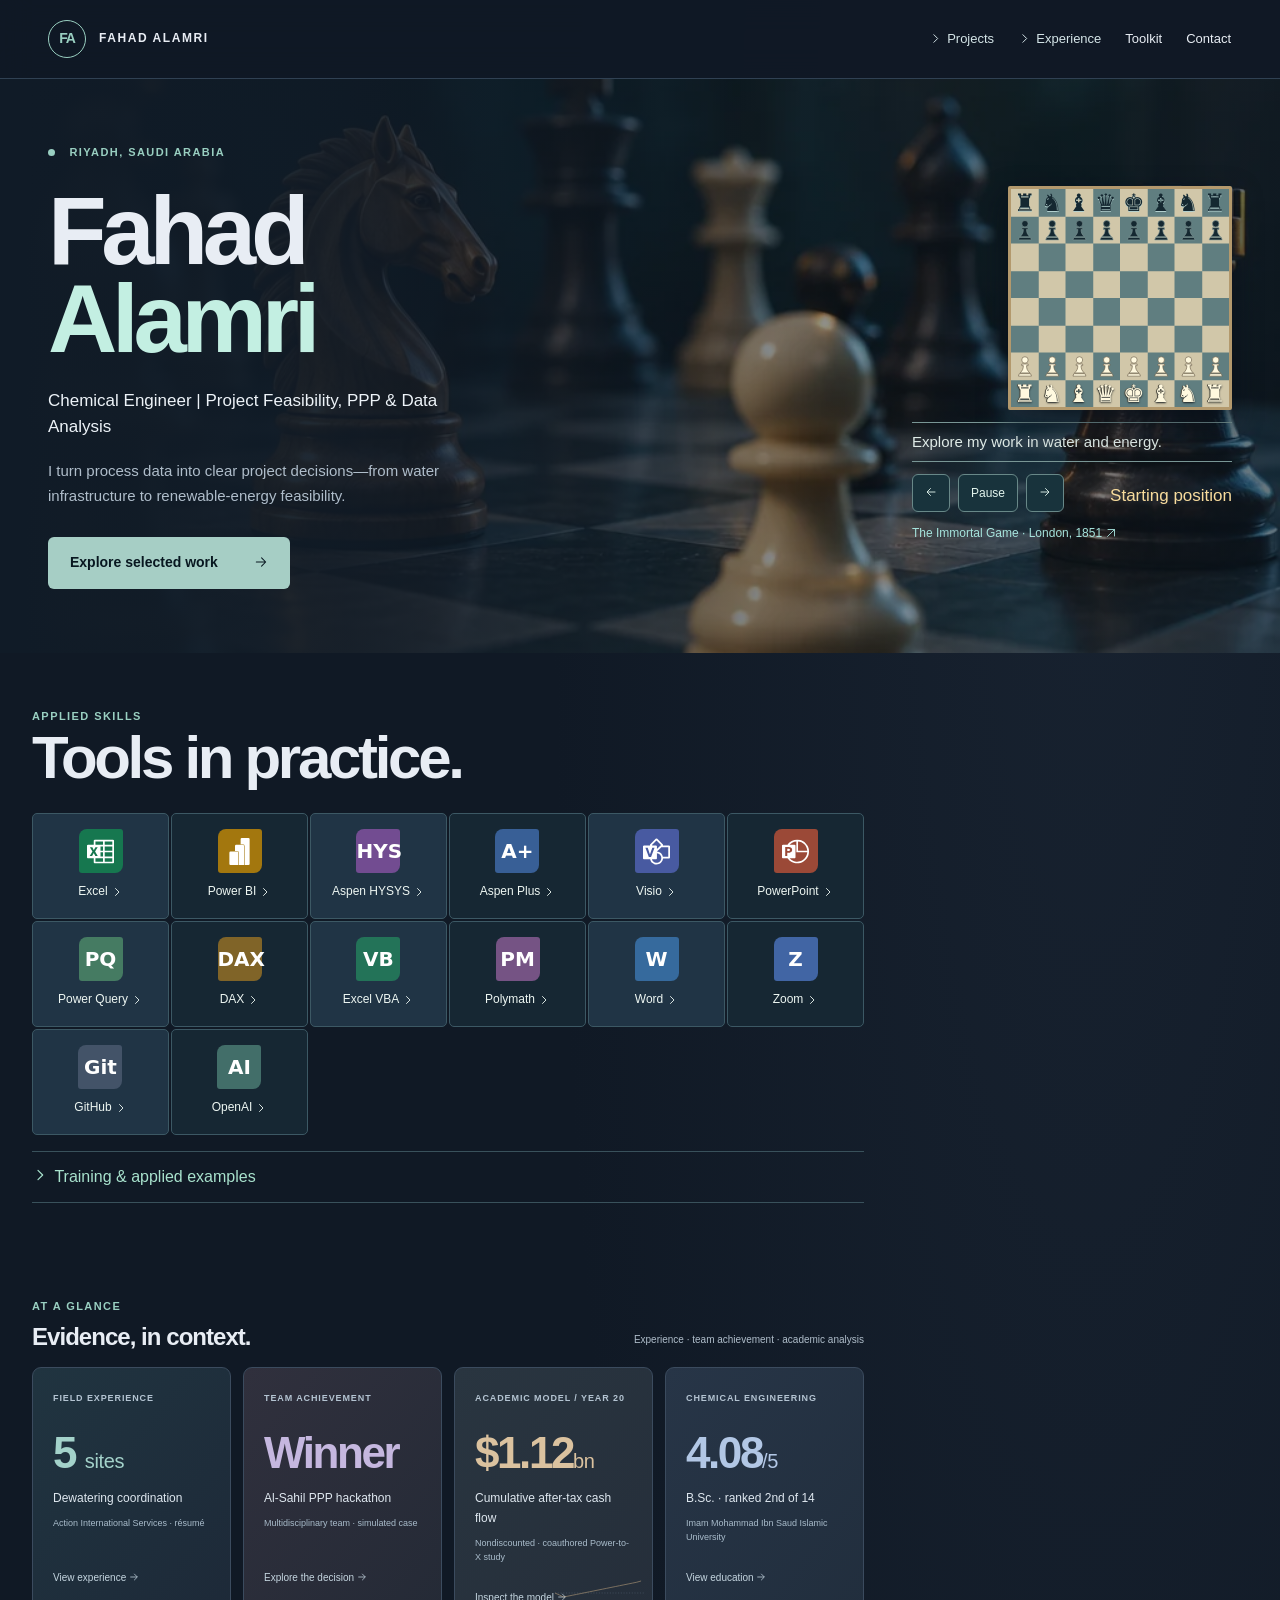
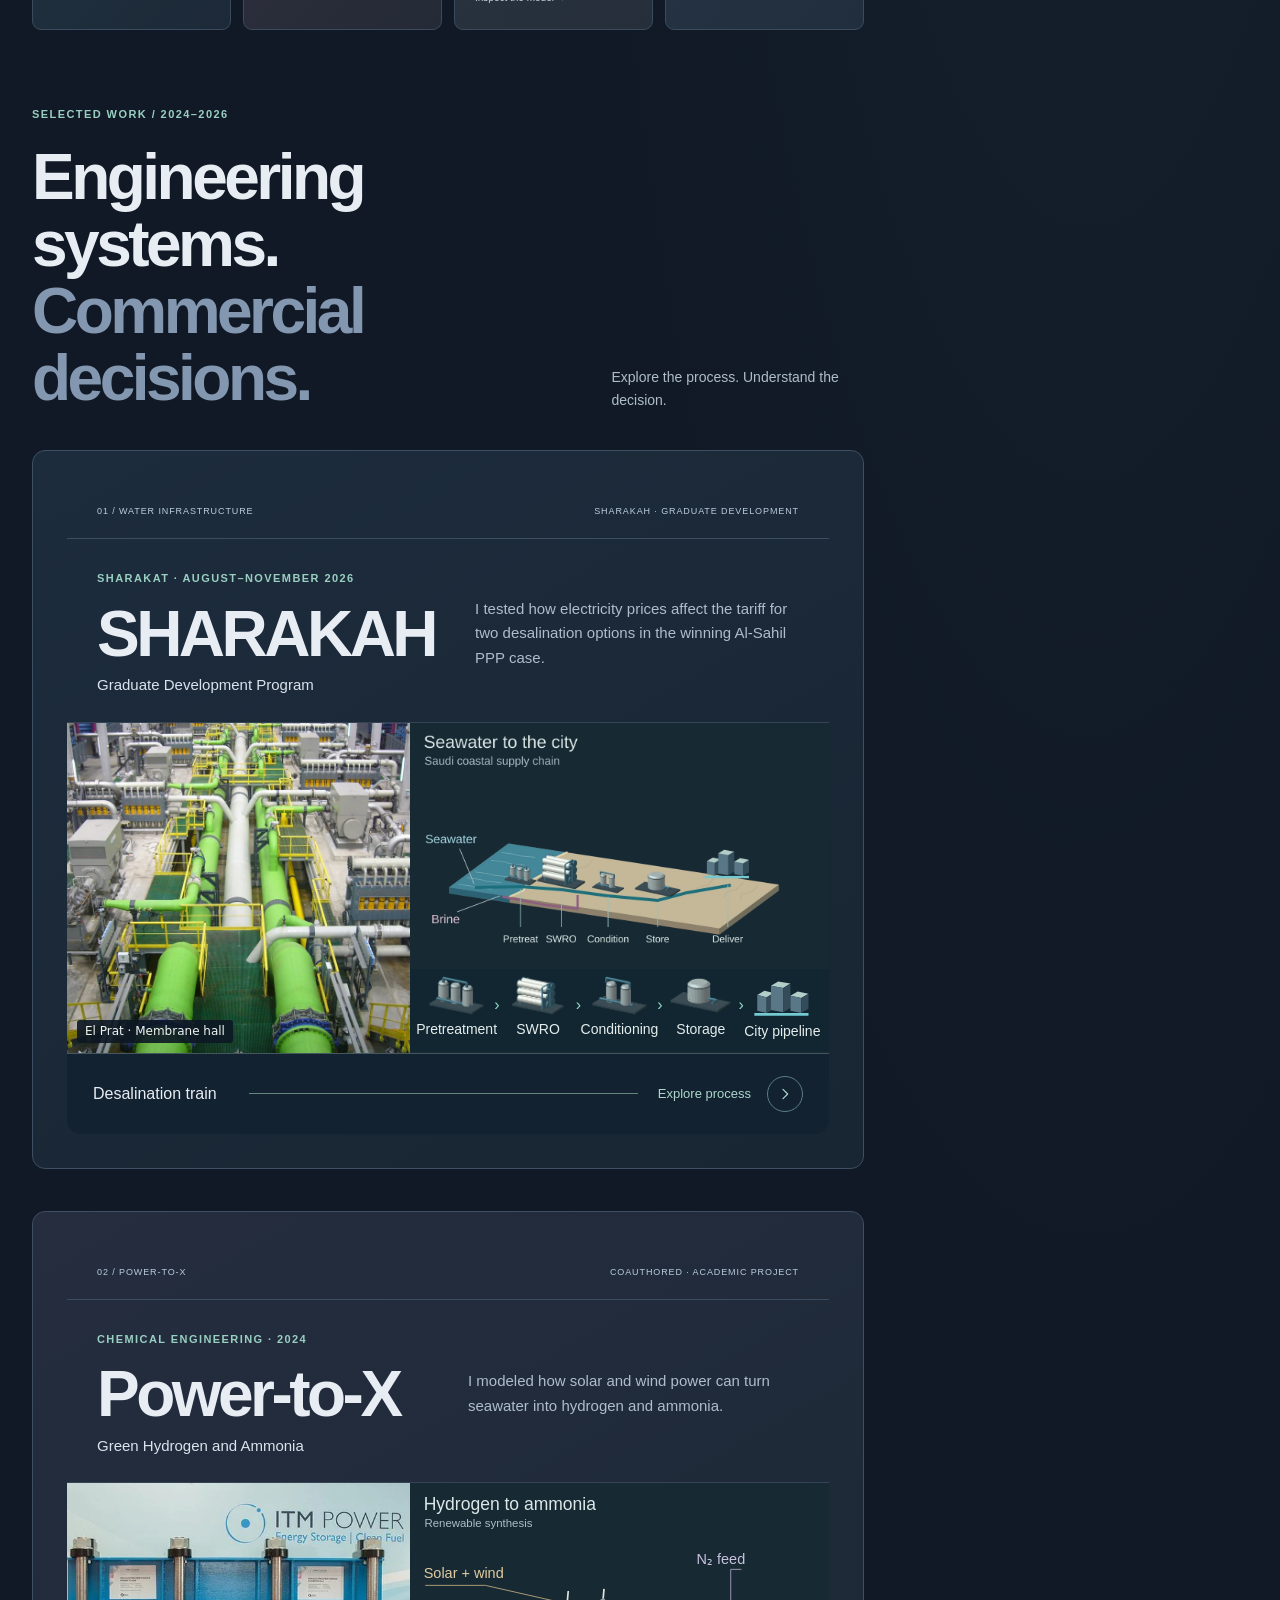
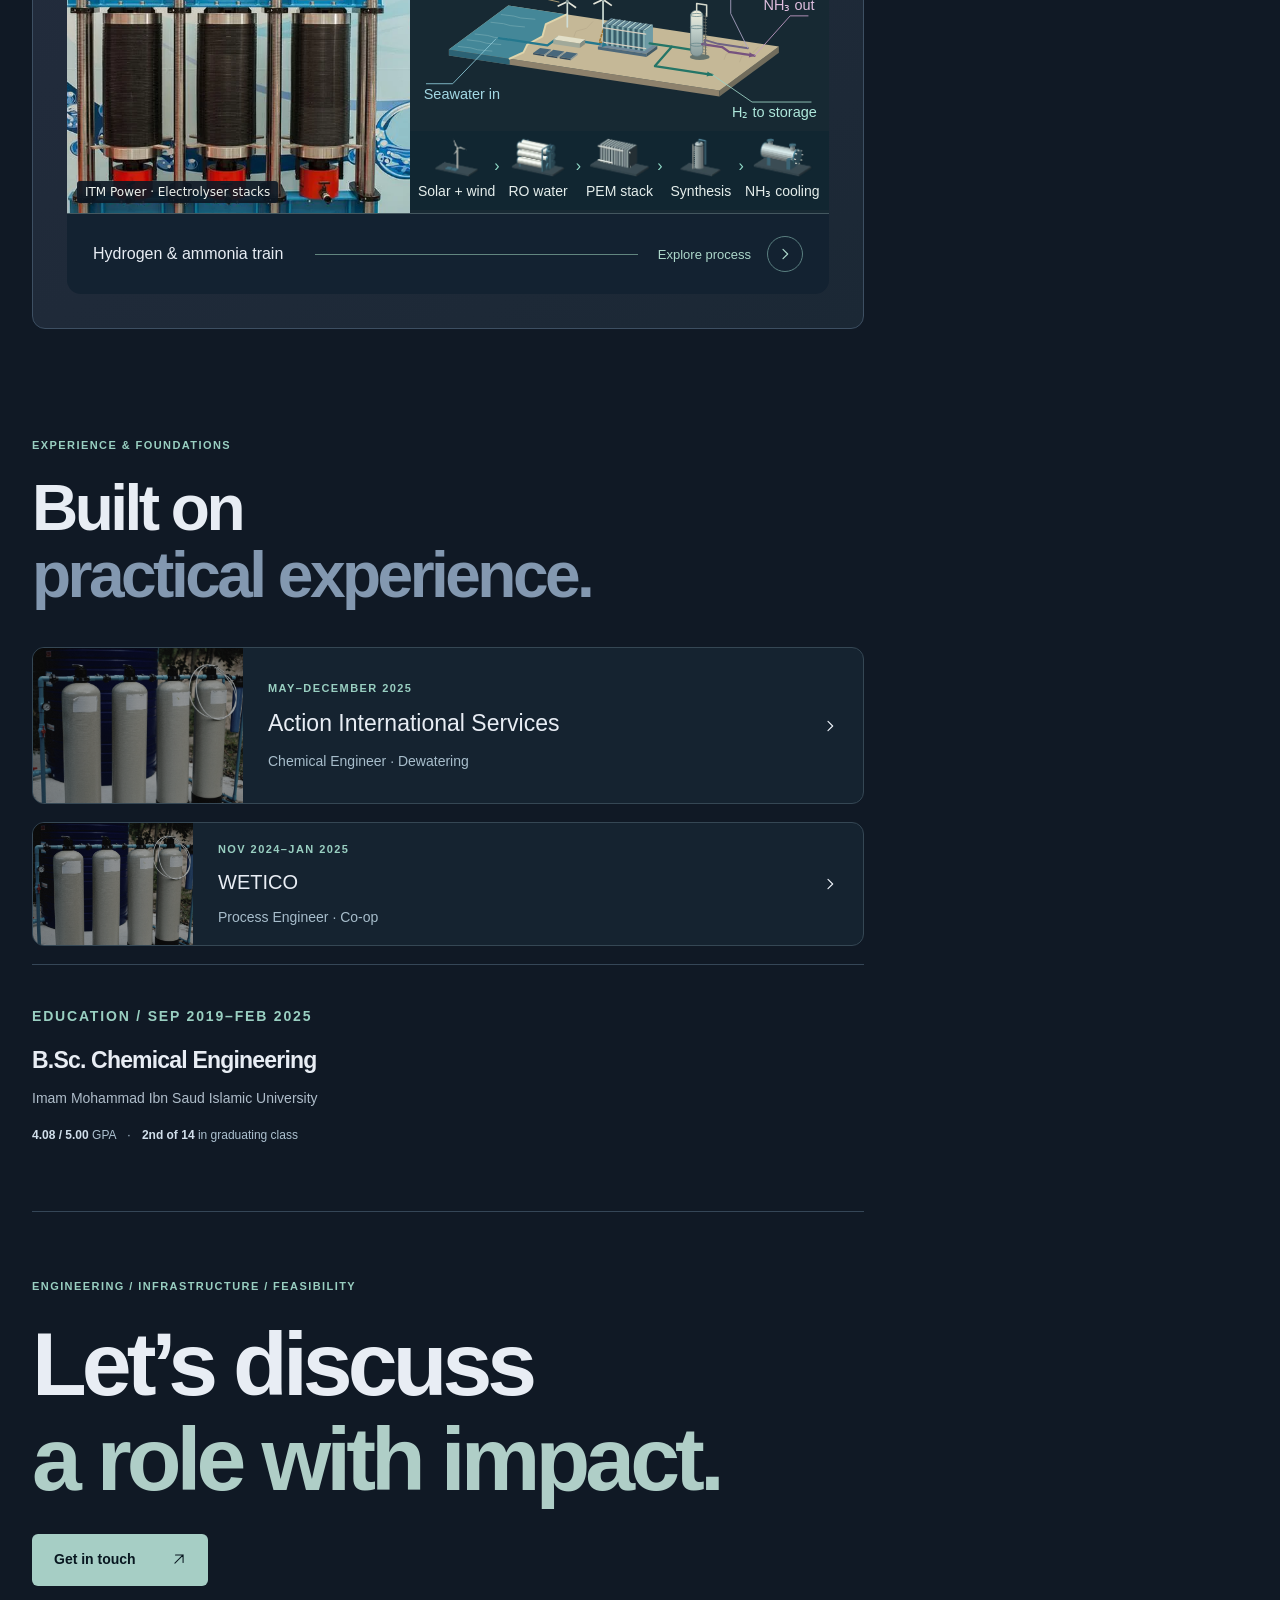
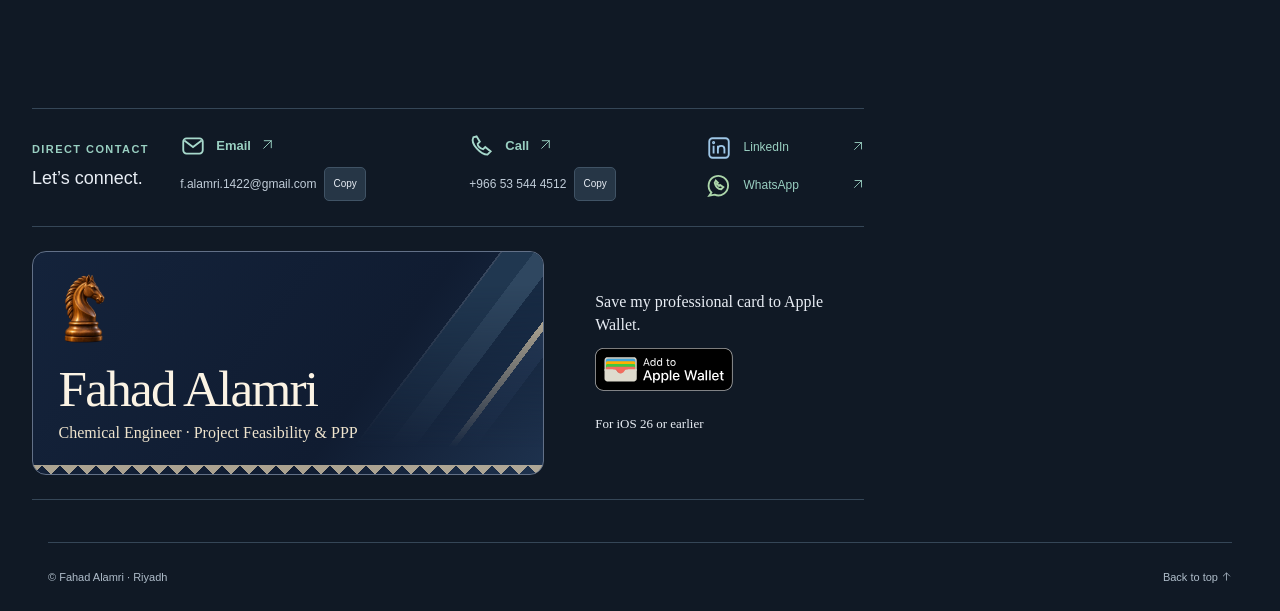
==== portfolio/index.html @ 78054b1b "Publish signed F-15 Wallet poster and preserve classic iPhone download" ====
<!DOCTYPE html>

<html lang="en"><head><script src="../assets/js/site-config.js"></script><meta charset="utf-8"/><meta content="width=device-width,initial-scale=1,viewport-fit=cover" name="viewport"/><meta content="#080f1a" name="theme-color"/><meta content="Fahad Alamri — chemical engineering, water infrastructure, PPP and project feasibility. Explore selected work and interactive case models." name="description"/><title>Fahad Alamri | Portfolio</title><link href="../assets/css/portfolio.css" rel="stylesheet"/><script defer="" src="../assets/js/explorers.js"></script><link href="../assets/css/executive.css" rel="stylesheet"/><script defer="" src="../assets/study/equipment.js"></script><link href="../assets/icons/knight-180.png" rel="apple-touch-icon" sizes="180x180"/><link href="../assets/icons/favicon-32.png?v=fa2" rel="icon" sizes="32x32" type="image/png"/><link href="../assets/icons/favicon.svg?v=fa2" rel="icon" sizes="any" type="image/svg+xml"/><link href="../site.webmanifest?v=knight1" rel="manifest"/><meta content="Fahad Alamri" name="apple-mobile-web-app-title"/><meta content="website" property="og:type"/><meta content="Fahad Alamri" property="og:site_name"/><meta content="Engineering, infrastructure &amp; feasibility" property="og:title"/><meta content="Explore Fahad Alamri’s work in water infrastructure, PPP feasibility and Power-to-X through interactive process maps and case models." property="og:description"/><meta content="https://fahad-alamri-e.github.io/F.A-Portfolio/" property="og:url"/><meta content="https://fahad-alamri-e.github.io/F.A-Portfolio/assets/atlas/chess-1024.webp" property="og:image"/><meta content="1024" property="og:image:width"/><meta content="508" property="og:image:height"/><meta content="Chess pieces on a board in midgame" property="og:image:alt"/><meta content="summary_large_image" name="twitter:card"/><meta content="Fahad Alamri · Engineering &amp; Feasibility" name="twitter:title"/><meta content="https://fahad-alamri-e.github.io/F.A-Portfolio/assets/atlas/chess-1024.webp" name="twitter:image"/><link href="../assets/css/motion.css" rel="stylesheet"/><script defer="" src="../assets/atlas/models.js"></script><link rel="stylesheet" href="../assets/atlas/coastal.css"><link rel="stylesheet" href="../assets/study/refined.css?v=menu1"><script defer src="../assets/study/refined.js?v=menu1"></script><link rel="stylesheet" href="../assets/wallet/card.css?v=knight1">
</head>
<body id="top"><a class="skip" href="#main">Skip to content</a><div aria-hidden="true" class="scroll-object"><svg viewBox="0 0 300 300"><g fill="none" id="scroll-geometry" stroke="currentColor" stroke-width="1.5"><path d="m150 35 95 55v110l-95 55-95-55V90Zm0 0v110m95-55-95 55-95-55m95 55v110"></path><circle cx="150" cy="145" r="90"></circle><path d="M40 230Q90 60 150 145T260 60"></path></g><text fill="currentColor" font-size="18" id="scroll-equation" x="35" y="285">Σṁin − Σṁout = dM/dt</text></svg></div><header><a aria-label="Fahad Alamri, top" class="brand" href="#top"><span class="monogram">FA</span><span>FAHAD ALAMRI</span></a><button class="mobile-menu" type="button" aria-label="Open menu" aria-expanded="false" aria-controls="portfolio-nav"><svg class="ui-icon icon-menu" aria-hidden="true" focusable="false"><use href="../assets/study/navigation.svg#menu"></use></svg><svg class="ui-icon icon-close" aria-hidden="true" focusable="false"><use href="../assets/study/navigation.svg#close"></use></svg></button><nav id="portfolio-nav" aria-label="Main navigation"><details><summary><svg class="ui-icon icon-chevron" aria-hidden="true" focusable="false"><use href="../assets/study/navigation.svg#chevron"></use></svg>Projects</summary><div><a data-open-project href="#sharakah">Al-Sahil PPP</a><a data-open-project href="#power-to-x">Power-to-X</a></div></details><details><summary><svg class="ui-icon icon-chevron" aria-hidden="true" focusable="false"><use href="../assets/study/navigation.svg#chevron"></use></svg>Experience</summary><div><a href="#action">Action International</a><a href="#wetico">WETICO</a></div></details><a href="#toolkit">Toolkit</a><a href="#contact">Contact</a></nav></header>
<main id="main"><section class="hero wrap match-hero"><div><p class="eyebrow"><span class="dot"></span> RIYADH, SAUDI ARABIA</p><h1>Fahad<br/><span>Alamri</span></h1><p class="headline">Chemical Engineer | Project Feasibility, PPP &amp; Data Analysis</p><p class="intro">I turn process data into clear project decisions—from water infrastructure to renewable-energy feasibility.</p><a class="button primary" href="#work">Explore selected work <span><svg class="ui-icon icon-right" aria-hidden="true" focusable="false"><use href="../assets/study/navigation.svg#right"></use></svg></span></a></div><aside class="replay"><div id="board" role="img" aria-label="Chess replay"></div><p class="hero-caption">Explore my work in water and energy.</p><div class="playbar"><button id="prev" aria-label="Previous move"><svg class="ui-icon icon-left" aria-hidden="true" focusable="false"><use href="../assets/study/navigation.svg#left"></use></svg></button><button id="toggle">Pause</button><button id="next" aria-label="Next move"><svg class="ui-icon icon-right" aria-hidden="true" focusable="false"><use href="../assets/study/navigation.svg#right"></use></svg></button><output id="notation"></output></div><a class="game-credit" href="https://www.chessworld.net/chessclubs/openingguide/immortal-game.asp">The Immortal Game · London, 1851 <svg class="ui-icon icon-external" aria-hidden="true" focusable="false"><use href="../assets/study/navigation.svg#external"></use></svg></a></aside></section>
<section class="wrap workshop" id="toolkit"><p class="eyebrow">APPLIED SKILLS</p><h2>Tools in practice.</h2><div class="toolgrid"></div><details class="training-note" id="training"><summary><svg class="ui-icon icon-chevron" aria-hidden="true" focusable="false"><use href="../assets/study/navigation.svg#chevron"></use></svg>Training &amp; applied examples</summary><p>PPP, contract and procurement management, and financial modeling with Excel and Power BI.</p><p>Five Zoom sessions covered Excel, Power BI, data analysis, reporting and dashboards.</p><dl><dt>Transactions tracker</dt><dd>Excel VBA timestamps, row controls and monthly status totals.</dd><dt>Workplace risk</dt><dd>A 5 × 5 likelihood–severity matrix for comparing initial and residual risk.</dd><dt>AI providers</dt><dd>OpenAI · Anthropic · Google</dd></dl></details></section><section aria-labelledby="snapshot-title" class="executive wrap"><div class="dashboard-top"><div><p class="eyebrow">AT A GLANCE</p><h2 id="snapshot-title">Evidence, in context.</h2></div><p>Experience · team achievement · academic analysis</p></div><div class="bento"><a class="bento-card experience-proof" href="#experience"><span class="micro-label">FIELD EXPERIENCE</span><strong>5 <small>sites</small></strong><p>Dewatering coordination</p><span class="source-note">Action International Services · résumé</span><span class="card-link">View experience <svg class="ui-icon icon-right" aria-hidden="true" focusable="false"><use href="../assets/study/navigation.svg#right"></use></svg></span></a><a class="bento-card award-proof" href="#sharakah"><span class="micro-label">TEAM ACHIEVEMENT</span><strong>Winner</strong><p>Al-Sahil PPP hackathon</p><span class="source-note">Multidisciplinary team · simulated case</span><span class="card-link">Explore the decision <svg class="ui-icon icon-right" aria-hidden="true" focusable="false"><use href="../assets/study/navigation.svg#right"></use></svg></span></a><a class="bento-card model-proof" href="#power-to-x"><span class="micro-label">ACADEMIC MODEL / YEAR 20</span><strong>$1.12<small>bn</small></strong><p>Cumulative after-tax cash flow</p><span class="source-note">Nondiscounted · coauthored Power-to-X study</span><svg aria-hidden="true" class="mini-trend" viewBox="0 0 230 45"><path class="zero" d="M0 32.70H230"></path><path d="M0.00,32.78 11.00,37.69 22.00,43.00 33.00,40.78 44.00,38.55 55.00,36.33 66.00,34.11 77.00,31.88 88.00,29.66 99.00,27.44 110.00,25.21 121.00,22.99 132.00,20.77 143.00,18.54 154.00,16.32 165.00,14.10 176.00,11.87 187.00,9.65 198.00,7.43 209.00,5.20 220.00,2.00"></path></svg><span class="card-link">Inspect the model <svg class="ui-icon icon-right" aria-hidden="true" focusable="false"><use href="../assets/study/navigation.svg#right"></use></svg></span></a><a class="bento-card education-proof" href="#education"><span class="micro-label">CHEMICAL ENGINEERING</span><strong>4.08<small>/5</small></strong><p>B.Sc. · ranked 2nd of 14</p><span class="source-note">Imam Mohammad Ibn Saud Islamic University</span><span class="card-link">View education <svg class="ui-icon icon-right" aria-hidden="true" focusable="false"><use href="../assets/study/navigation.svg#right"></use></svg></span></a></div></section>
<section class="work wrap" id="work"><div class="section-heading"><div><p class="eyebrow">SELECTED WORK / 2024–2026</p><h2>Engineering systems.<br/><span class="muted">Commercial decisions.</span></h2></div><p>Explore the process. Understand the decision.</p></div>
<article class="project water" id="sharakah"><div class="project-overline"><span>01 / WATER INFRASTRUCTURE</span><span>SHARAKAH · GRADUATE DEVELOPMENT</span></div><div class="project-intro"><div><p class="eyebrow">SHARAKAT · AUGUST–NOVEMBER 2026</p><h3>SHARAKAH</h3><p class="subtitle">Graduate Development Program</p></div><div><p>I tested how electricity prices affect the tariff for two desalination options in the winning Al-Sahil PPP case.</p><div class="tags"><span>PPP feasibility</span><span>Excel modeling</span><span>Power BI</span></div></div></div>
<details class="project-expand" id="water-case"><summary class="project-cover"><span class="cover-media"><img loading="lazy" decoding="async" width="960" height="720" src="../assets/atlas/el-prat-960.webp" srcset="../assets/atlas/el-prat-480.webp 480w, ../assets/atlas/el-prat-960.webp 960w" sizes="(max-width:650px) 94vw, 540px" alt="Reverse osmosis pressure vessels and feed piping inside the El Prat desalination plant."><span class="photo-caption">El Prat · Membrane hall</span></span><span class="cover-sculpture"><img width="550" height="320" loading="lazy" decoding="async" src="../assets/study/supply-view.webp" alt="Saudi coastal concept showing seawater entering a reverse-osmosis membrane rack, treated water delivery and brine discharge."><span class="plant-line"><span><img src="../assets/study/pretreat.svg" loading="lazy" alt=""><b>Pretreatment</b></span><span><img src="../assets/study/membrane.svg" loading="lazy" alt=""><b>SWRO</b></span><span><img src="../assets/study/finish.svg" loading="lazy" alt=""><b>Conditioning</b></span><span><img src="../assets/study/delivery.svg" loading="lazy" alt=""><b>Storage</b></span><span><img src="../assets/study/city.svg" loading="lazy" alt=""><b>City pipeline</b></span></span></span><span class="cover-footer"><span>Desalination train</span><span class="cover-action"><span class="closed-word">Explore process</span><span class="open-word">Close process</span><b aria-hidden="true" class="plus"><svg class="ui-icon icon-chevron" aria-hidden="true" focusable="false"><use href="../assets/study/navigation.svg#chevron"></use></svg></b></span></span></summary><div class="project-interior"><section class="scene-reading"><h4>Seawater reverse osmosis</h4><p>Pressurized seawater passes through a membrane bank. The permeate goes to conditioning, storage and delivery to the off-taker. The concentrate carries the rejected salt.</p><details class="scene-notes"><summary><svg class="ui-icon icon-chevron" aria-hidden="true" focusable="false"><use href="../assets/study/navigation.svg#chevron"></use></svg>Explore the Saudi setting &amp; streams</summary><img class="country-view" loading="lazy" width="560" height="335" src="../assets/atlas/saudi-coast.svg" alt="Saudi Arabia between the Red Sea to the west and the Arabian Gulf to the east."><p><a href="https://energyrecovery.com/pressure-exchangers/high-pressure-px/">High-pressure PX equipment reference <svg class="ui-icon icon-external" aria-hidden="true" focusable="false"><use href="../assets/study/navigation.svg#external"></use></svg></a></p><p>The Saudi Water Academy supply-chain reference connects production, transmission, storage and distribution. The Al-Sahil case focuses on production and delivery to the off-taker.</p><p>Saudi Arabia provides the geographic reference. The scene illustrates a coastal concept and represents no specific site.</p><p>Reference photograph · <a href="https://commons.wikimedia.org/wiki/File:Reverse_osmosis_desalination_plant.JPG">El Prat · Membrane hall by James Grellier <svg class="ui-icon icon-external" aria-hidden="true" focusable="false"><use href="../assets/study/navigation.svg#external"></use></svg></a>. <a href="https://creativecommons.org/licenses/by-sa/3.0/">CC BY-SA 3.0 <svg class="ui-icon icon-external" aria-hidden="true" focusable="false"><use href="../assets/study/navigation.svg#external"></use></svg></a>. Cropped and resized.</p></details></section><div class="project-proof"><div><span>CHALLENGE</span><p>Choose a desalination option for a simulated PPP.</p></div><div><span>MY WORK</span><p><strong>Excel electricity-price sensitivity</strong> on water tariffs.</p></div><div><span>TEAM OUTCOME</span><p><strong>Recommended A · won the hackathon.</strong></p></div></div><section aria-label="Interactive water process" class="process-explorer" data-process="water" id="water-process"><div class="diagram-heading"><div><p class="eyebrow">INTERACTIVE PROCESS MAP</p><h4>From seawater to the off-taker.</h4></div></div><div aria-label="Desalination option" class="option-switch" role="group"><button aria-pressed="true" data-option="a" type="button">A · Conventional SWRO</button><button aria-pressed="false" data-option="b" type="button">B · Expanded modular SWRO</button></div><div class="stream-legend"><span class="legend-water">Water</span><span class="legend-energy">Electricity / recovered energy</span><span class="legend-brine">Concentrate</span></div><p class="map-hint">Select equipment to see its role.</p><div class="process-canvas"><svg aria-label="water process, select equipment for details" class="technical-svg desktop-flow" role="group" viewBox="0 0 1110 550" xmlns="http://www.w3.org/2000/svg"><defs><marker id="water-d-water" markerHeight="7" markerWidth="7" orient="auto" refX="6" refY="3.5"><path d="M0 0 7 3.5 0 7Z" fill="#8bc9df"></path></marker><marker id="water-d-energy" markerHeight="7" markerWidth="7" orient="auto" refX="6" refY="3.5"><path d="M0 0 7 3.5 0 7Z" fill="#d9b889"></path></marker><marker id="water-d-hydrogen" markerHeight="7" markerWidth="7" orient="auto" refX="6" refY="3.5"><path d="M0 0 7 3.5 0 7Z" fill="#91c9bc"></path></marker><marker id="water-d-nitrogen" markerHeight="7" markerWidth="7" orient="auto" refX="6" refY="3.5"><path d="M0 0 7 3.5 0 7Z" fill="#aaa8d8"></path></marker><marker id="water-d-product" markerHeight="7" markerWidth="7" orient="auto" refX="6" refY="3.5"><path d="M0 0 7 3.5 0 7Z" fill="#c5aad5"></path></marker><marker id="water-d-brine" markerHeight="7" markerWidth="7" orient="auto" refX="6" refY="3.5"><path d="M0 0 7 3.5 0 7Z" fill="#b397a8"></path></marker></defs><path class="pipe water" d="M180 269H203" data-stream="water" fill="none" marker-end="url(#water-d-water)" stroke="#8bc9df" stroke-width="2"></path><path class="flow-pulse" d="M180 269H203" data-stream="water" fill="none" stroke="#8bc9df" stroke-width="3"></path><path class="pipe water" d="M360 269H383" data-stream="water" fill="none" marker-end="url(#water-d-water)" stroke="#8bc9df" stroke-width="2"></path><path class="flow-pulse" d="M360 269H383" data-stream="water" fill="none" stroke="#8bc9df" stroke-width="3"></path><path class="pipe water" d="M540 269H563" data-stream="water" fill="none" marker-end="url(#water-d-water)" stroke="#8bc9df" stroke-width="2"></path><path class="flow-pulse" d="M540 269H563" data-stream="water" fill="none" stroke="#8bc9df" stroke-width="3"></path><path class="pipe water" d="M720 269H743" data-stream="water" fill="none" marker-end="url(#water-d-water)" stroke="#8bc9df" stroke-width="2"></path><path class="flow-pulse" d="M720 269H743" data-stream="water" fill="none" stroke="#8bc9df" stroke-width="3"></path><path class="pipe water" d="M900 269H923" data-stream="water" fill="none" marker-end="url(#water-d-water)" stroke="#8bc9df" stroke-width="2"></path><path class="flow-pulse" d="M900 269H923" data-stream="water" fill="none" stroke="#8bc9df" stroke-width="3"></path><path class="pipe energy" d="M465 148V213" data-stream="energy" fill="none" marker-end="url(#water-d-energy)" stroke="#d9b889" stroke-width="2"></path><path class="flow-pulse" d="M465 148V213" data-stream="energy" fill="none" stroke="#d9b889" stroke-width="3"></path><path class="pipe brine" d="M645 318V393" data-stream="brine" fill="none" marker-end="url(#water-d-brine)" stroke="#b397a8" stroke-width="2"></path><path class="flow-pulse" d="M645 318V393" data-stream="brine" fill="none" stroke="#b397a8" stroke-width="3"></path><path class="pipe brine" d="M720 449H923" data-stream="brine" fill="none" marker-end="url(#water-d-brine)" stroke="#b397a8" stroke-width="2"></path><path class="flow-pulse" d="M720 449H923" data-stream="brine" fill="none" stroke="#b397a8" stroke-width="3"></path><path class="pipe energy" d="M570 449H465V325" data-stream="energy" fill="none" marker-end="url(#water-d-energy)" stroke="#d9b889" stroke-width="2"></path><path class="flow-pulse" d="M570 449H465V325" data-stream="energy" fill="none" stroke="#d9b889" stroke-width="3"></path><text class="flow-note" x="30" y="190">SEAWATER</text><text class="flow-note" x="750" y="365">PERMEATE → POTABLE WATER</text><g aria-label="Seawater intake: show process details" class="equipment" data-unit="intake" role="button" style="--unit:#8bc9df" tabindex="0" transform="translate(30,220)"><rect class="equipment-hit" width="150" height="98" rx="8"/><image href="../assets/study/intake.svg" x="18" width="110" height="55"/><text class="unit-title" x="12" y="64">Seawater intake</text><text class="unit-sub" x="12" y="83">Source water</text></g><g aria-label="Pretreatment: show process details" class="equipment" data-unit="pretreat" role="button" style="--unit:#8bc9df" tabindex="0" transform="translate(210,220)"><rect class="equipment-hit" width="150" height="98" rx="8"/><image href="../assets/study/pretreat.svg" x="18" width="110" height="55"/><text class="unit-title" x="12" y="64">Pretreatment</text><text class="unit-sub" x="12" y="83">Protect membranes</text></g><g aria-label="High-pressure pump: show process details" class="equipment" data-unit="pressure" role="button" style="--unit:#d9b889" tabindex="0" transform="translate(390,220)"><rect class="equipment-hit" width="150" height="98" rx="8"/><image href="../assets/study/pressure.svg" x="18" width="110" height="55"/><text class="unit-title" x="12" y="64">High-pressure pump</text><text class="unit-sub" x="12" y="83">Drive separation</text></g><g aria-label="SWRO membranes: show process details" class="equipment" data-unit="membrane"" role="button" style="--unit:#8bc9df" tabindex="0" transform="translate(570,220)"><rect class="equipment-hit" width="150" height="98" rx="8"/><image href="../assets/study/membrane.svg" x="18" width="110" height="55"/><text class="unit-title" x="12" y="64">SWRO membranes</text><text class="unit-sub" x="12" y="83">Salt separation</text></g><g aria-label="Post-treatment: show process details" class="equipment" data-unit="finish" role="button" style="--unit:#8bc9df" tabindex="0" transform="translate(750,220)"><rect class="equipment-hit" width="150" height="98" rx="8"/><image href="../assets/study/finish.svg" x="18" width="110" height="55"/><text class="unit-title" x="12" y="64">Post-treatment</text><text class="unit-sub" x="12" y="83">Water quality</text></g><g aria-label="Storage &amp; delivery: show process details" class="equipment" data-unit="delivery" role="button" style="--unit:#c5aad5" tabindex="0" transform="translate(930,220)"><rect class="equipment-hit" width="150" height="98" rx="8"/><image href="../assets/study/delivery.svg" x="18" width="110" height="55"/><text class="unit-title" x="12" y="64">Storage &amp; delivery</text><text class="unit-sub" x="12" y="83">Off-taker interface</text></g><g aria-label="Electricity supply: show process details" class="equipment" data-unit="power" role="button" style="--unit:#d9b889" tabindex="0" transform="translate(390,50)"><rect class="equipment-hit" width="150" height="98" rx="8"/><image href="../assets/study/power.svg" x="18" width="110" height="55"/><text class="unit-title" x="12" y="64">Electricity supply</text><text class="unit-sub" x="12" y="83">Tariff sensitivity</text></g><g aria-label="Energy recovery: show process details" class="equipment" data-unit="recovery" role="button" style="--unit:#d9b889" tabindex="0" transform="translate(570,400)"><rect class="equipment-hit" width="150" height="98" rx="8"/><image href="../assets/study/recovery.svg" x="18" width="110" height="55"/><text class="unit-title" x="12" y="64">Energy recovery</text><text class="unit-sub" x="12" y="83">Recover brine pressure</text></g><g aria-label="Concentrate outfall: show process details" class="equipment" data-unit="outfall" role="button" style="--unit:#b397a8" tabindex="0" transform="translate(930,400)"><rect class="equipment-hit" width="150" height="98" rx="8"/><image href="../assets/study/outfall.svg" x="18" width="110" height="55"/><text class="unit-title" x="12" y="64">Concentrate outfall</text><text class="unit-sub" x="12" y="83">Environmental controls</text></g></svg><svg aria-label="water process, select equipment for details" class="technical-svg mobile-flow" role="group" viewBox="0 0 455 930" xmlns="http://www.w3.org/2000/svg"><defs><marker id="water-m-water" markerHeight="7" markerWidth="7" orient="auto" refX="6" refY="3.5"><path d="M0 0 7 3.5 0 7Z" fill="#8bc9df"></path></marker><marker id="water-m-energy" markerHeight="7" markerWidth="7" orient="auto" refX="6" refY="3.5"><path d="M0 0 7 3.5 0 7Z" fill="#d9b889"></path></marker><marker id="water-m-hydrogen" markerHeight="7" markerWidth="7" orient="auto" refX="6" refY="3.5"><path d="M0 0 7 3.5 0 7Z" fill="#91c9bc"></path></marker><marker id="water-m-nitrogen" markerHeight="7" markerWidth="7" orient="auto" refX="6" refY="3.5"><path d="M0 0 7 3.5 0 7Z" fill="#aaa8d8"></path></marker><marker id="water-m-product" markerHeight="7" markerWidth="7" orient="auto" refX="6" refY="3.5"><path d="M0 0 7 3.5 0 7Z" fill="#c5aad5"></path></marker><marker id="water-m-brine" markerHeight="7" markerWidth="7" orient="auto" refX="6" refY="3.5"><path d="M0 0 7 3.5 0 7Z" fill="#b397a8"></path></marker></defs><path class="pipe water" d="M185 99H238" data-stream="water" fill="none" marker-end="url(#water-m-water)" stroke="#8bc9df" stroke-width="2"></path><path class="flow-pulse" d="M185 99H238" data-stream="water" fill="none" stroke="#8bc9df" stroke-width="3"></path><path class="pipe water" d="M320 148V190H110V223" data-stream="water" fill="none" marker-end="url(#water-m-water)" stroke="#8bc9df" stroke-width="2"></path><path class="flow-pulse" d="M320 148V190H110V223" data-stream="water" fill="none" stroke="#8bc9df" stroke-width="3"></path><path class="pipe water" d="M185 279H238" data-stream="water" fill="none" marker-end="url(#water-m-water)" stroke="#8bc9df" stroke-width="2"></path><path class="flow-pulse" d="M185 279H238" data-stream="water" fill="none" stroke="#8bc9df" stroke-width="3"></path><path class="pipe water" d="M320 328V370H110V403" data-stream="water" fill="none" marker-end="url(#water-m-water)" stroke="#8bc9df" stroke-width="2"></path><path class="flow-pulse" d="M320 328V370H110V403" data-stream="water" fill="none" stroke="#8bc9df" stroke-width="3"></path><path class="pipe water" d="M185 459H238" data-stream="water" fill="none" marker-end="url(#water-m-water)" stroke="#8bc9df" stroke-width="2"></path><path class="flow-pulse" d="M185 459H238" data-stream="water" fill="none" stroke="#8bc9df" stroke-width="3"></path><path class="pipe energy" d="M35 639H15V279H28" data-stream="energy" fill="none" marker-end="url(#water-m-energy)" stroke="#d9b889" stroke-width="2"></path><path class="flow-pulse" d="M35 639H15V279H28" data-stream="energy" fill="none" stroke="#d9b889" stroke-width="3"></path><path class="pipe brine" d="M395 279H430V560H320V583" data-stream="brine" fill="none" marker-end="url(#water-m-brine)" stroke="#b397a8" stroke-width="2"></path><path class="flow-pulse" d="M395 279H430V560H320V583" data-stream="brine" fill="none" stroke="#b397a8" stroke-width="3"></path><path class="pipe brine" d="M320 688V763" data-stream="brine" fill="none" marker-end="url(#water-m-brine)" stroke="#b397a8" stroke-width="2"></path><path class="flow-pulse" d="M320 688V763" data-stream="brine" fill="none" stroke="#b397a8" stroke-width="3"></path><path class="pipe energy" d="M245 639H220V350H110V335" data-stream="energy" fill="none" marker-end="url(#water-m-energy)" stroke="#d9b889" stroke-width="2"></path><path class="flow-pulse" d="M245 639H220V350H110V335" data-stream="energy" fill="none" stroke="#d9b889" stroke-width="3"></path><text class="flow-note" x="35" y="30">SEAWATER</text><text class="flow-note" x="35" y="390">PERMEATE</text><g aria-label="Seawater intake: show process details" class="equipment" data-unit="intake" role="button" style="--unit:#8bc9df" tabindex="0" transform="translate(35,50)"><rect class="equipment-hit" width="150" height="98" rx="8"/><image href="../assets/study/intake.svg" x="18" width="110" height="55"/><text class="unit-title" x="12" y="64">Seawater intake</text><text class="unit-sub" x="12" y="83">Source water</text></g><g aria-label="Pretreatment: show process details" class="equipment" data-unit="pretreat" role="button" style="--unit:#8bc9df" tabindex="0" transform="translate(245,50)"><rect class="equipment-hit" width="150" height="98" rx="8"/><image href="../assets/study/pretreat.svg" x="18" width="110" height="55"/><text class="unit-title" x="12" y="64">Pretreatment</text><text class="unit-sub" x="12" y="83">Protect membranes</text></g><g aria-label="High-pressure pump: show process details" class="equipment" data-unit="pressure" role="button" style="--unit:#d9b889" tabindex="0" transform="translate(35,230)"><rect class="equipment-hit" width="150" height="98" rx="8"/><image href="../assets/study/pressure.svg" x="18" width="110" height="55"/><text class="unit-title" x="12" y="64">High-pressure pump</text><text class="unit-sub" x="12" y="83">Drive separation</text></g><g aria-label="SWRO membranes: show process details" class="equipment" data-unit="membrane"" role="button" style="--unit:#8bc9df" tabindex="0" transform="translate(245,230)"><rect class="equipment-hit" width="150" height="98" rx="8"/><image href="../assets/study/membrane.svg" x="18" width="110" height="55"/><text class="unit-title" x="12" y="64">SWRO membranes</text><text class="unit-sub" x="12" y="83">Salt separation</text></g><g aria-label="Post-treatment: show process details" class="equipment" data-unit="finish" role="button" style="--unit:#8bc9df" tabindex="0" transform="translate(35,410)"><rect class="equipment-hit" width="150" height="98" rx="8"/><image href="../assets/study/finish.svg" x="18" width="110" height="55"/><text class="unit-title" x="12" y="64">Post-treatment</text><text class="unit-sub" x="12" y="83">Water quality</text></g><g aria-label="Storage &amp; delivery: show process details" class="equipment" data-unit="delivery" role="button" style="--unit:#c5aad5" tabindex="0" transform="translate(245,410)"><rect class="equipment-hit" width="150" height="98" rx="8"/><image href="../assets/study/delivery.svg" x="18" width="110" height="55"/><text class="unit-title" x="12" y="64">Storage &amp; delivery</text><text class="unit-sub" x="12" y="83">Off-taker interface</text></g><g aria-label="Electricity supply: show process details" class="equipment" data-unit="power" role="button" style="--unit:#d9b889" tabindex="0" transform="translate(35,590)"><rect class="equipment-hit" width="150" height="98" rx="8"/><image href="../assets/study/power.svg" x="18" width="110" height="55"/><text class="unit-title" x="12" y="64">Electricity supply</text><text class="unit-sub" x="12" y="83">Tariff sensitivity</text></g><g aria-label="Energy recovery: show process details" class="equipment" data-unit="recovery" role="button" style="--unit:#d9b889" tabindex="0" transform="translate(245,590)"><rect class="equipment-hit" width="150" height="98" rx="8"/><image href="../assets/study/recovery.svg" x="18" width="110" height="55"/><text class="unit-title" x="12" y="64">Energy recovery</text><text class="unit-sub" x="12" y="83">Recover brine pressure</text></g><g aria-label="Concentrate outfall: show process details" class="equipment" data-unit="outfall" role="button" style="--unit:#b397a8" tabindex="0" transform="translate(245,770)"><rect class="equipment-hit" width="150" height="98" rx="8"/><image href="../assets/study/outfall.svg" x="18" width="110" height="55"/><text class="unit-title" x="12" y="64">Concentrate outfall</text><text class="unit-sub" x="12" y="83">Environmental controls</text></g></svg></div><div class="diagram-bottom"><div aria-live="polite" class="unit-inspector"><strong>Seawater intake</strong><p>The feed enters the treatment chain. Select a piece of equipment to explore its role and the decision it informs.</p></div><div class="process-readout"><span class="micro-label" id="water-option-label">OPTION A / CONVENTIONAL SWRO</span><div class="readout-values"><p><strong id="process-intensity">3.20</strong><span>kWh/m³ · electricity intensity</span></p><p><strong id="process-tariff">7.30</strong><span>SAR/m³ · at SAR 0.28/kWh</span></p></div><p id="option-note">Full capacity from the start; lower modeled full-cost tariff than fully expanded B.</p></div></div><details class="diagram-assumptions"><summary><svg class="ui-icon icon-chevron" aria-hidden="true" focusable="false"><use href="../assets/study/navigation.svg#chevron"></use></svg>Diagram scope &amp; assumptions</summary><p class="diagram-note">Illustrative SWRO process map, not a plant P&amp;ID. A and B share this treatment chain; their configuration and economics differ. The team also evaluated a thermal hybrid. Expanded B represents a full year after expansion acceptance.</p></details></section><details class="case"><summary><span>Program journey &amp; project notes</span><span aria-hidden="true" class="plus"><svg class="ui-icon icon-chevron" aria-hidden="true" focusable="false"><use href="../assets/study/navigation.svg#chevron"></use></svg></span></summary><div class="case-body"><div class="story-grid"><div><p class="eyebrow">THE LEARNING JOURNEY</p><h4>Seeing the whole project.</h4><p>I studied how technical feasibility, project finance, procurement, payment mechanisms, and risk allocation shaped decisions for the organization buying the water. Excel supported scenario modeling; Power BI training supported clear reporting.</p></div><div><p class="eyebrow">AL-SAHIL / SIMULATED PPP CASE</p><h4>A decision with trade-offs.</h4><p>Our team compared conventional seawater reverse osmosis, modular SWRO, and a thermal hybrid. I modeled the impact of electricity prices on water tariffs in Excel. Our multidisciplinary team evaluated the options, recommended Option A, and won the hackathon.</p><p>Option A offered full capacity from the start and remained cheaper than fully expanded Option B in the modeled comparison. Option B used less electricity per cubic metre.</p></div></div>
<p class="credit">Technical context: <a href="https://www.dupont.com/content/dam/water/amer/us/en/water/public/documents/en/RO-NF-FilmTec-Manual-45-D01504-en.pdf">DuPont FilmTec technical manual <svg class="ui-icon icon-external" aria-hidden="true" focusable="false"><use href="../assets/study/navigation.svg#external"></use></svg></a>. Case data and final decision: AlSahil 4.0, E2 Energy Challenge; final deck slides 8, 26 and 28.</p></div></details><section class="mixlab" id="mix"><p class="eyebrow">AL-SAHIL · ENERGY MIX</p><h4>What powers a cubic metre?</h4><div id="mix-ui"></div></section><div class="lab"><div class="lab-heading"><div><p class="eyebrow">INTERACTIVE CASE EXPLORER</p><h4>What happens when electricity costs change?</h4></div><span class="pill">SIMULATED CASE</span></div><p class="small">Change electricity prices and the payment deadband. Full-cost tariffs show the cost impact; indexed-payment tariffs show the modeled adjustment after the deadband.</p><noscript><p>Enable JavaScript to adjust scenarios. The verified baseline comparison remains available below.</p></noscript><div class="interactive" hidden=""><div class="lab-grid"><form class="controls" id="water-form"><label for="electricity">Electricity price <output id="electricity-value">0.220 SAR/kWh</output></label><input id="electricity" max="0.60" min="0.10" step="0.005" type="range" value="0.22"/><label for="deadband">Payment deadband <output id="deadband-value">5%</output></label><input id="deadband" max="15" min="0" step="1" type="range" value="5"/><p class="small">A share of the change from SAR 0.22/kWh is retained by the project company before payment indexation applies.</p><label for="tariff-view">Chart view</label><select id="tariff-view"><option value="cost">Full-cost tariff</option><option value="payment">Indexed-payment tariff</option></select><div class="button-row"><button data-water="event" type="button">Event Card 2 <svg aria-hidden="true" fill="none" height="14" stroke="currentColor" stroke-width="1.5" style="display:inline-block;vertical-align:middle" viewBox="0 0 20 20" width="14"><path d="M4 16 16 4M4 4h12v12"></path></svg></button><button type="reset">Reset</button></div><p class="small">Event Card 2: SAR 0.28/kWh, 5% deadband.</p></form><div class="chart-panel"><h5 id="water-chart-title">How electricity prices affected the modeled water tariff</h5><div class="legend"><span class="a">● A · Conventional SWRO</span><span class="b">◆ B · Fully expanded modular SWRO</span></div><svg aria-labelledby="water-chart-title water-summary" id="water-chart" role="img" viewBox="0 0 600 340"></svg><p aria-live="polite" class="small" id="water-summary"></p></div></div><div aria-live="polite" class="metrics"><div><span>OPTION A · FULL COST</span><strong id="water-a">7.11</strong><small>SAR/m³</small></div><div><span>EXPANDED B · FULL COST</span><strong id="water-b">7.49</strong><small>SAR/m³</small></div><div><span>A’S MODELED COST ADVANTAGE</span><strong id="water-gap">0.38</strong><small>SAR/m³</small></div></div><p class="small" id="payment-summary"></p></div>
<details class="method"><summary>Model assumptions &amp; verified data <svg class="ui-icon icon-chevron" aria-hidden="true" focusable="false"><use href="../assets/study/navigation.svg#chevron"></use></svg></summary><p>Source-model energy intensity: A 3.20 and expanded B 3.05 kWh/m³. Non-electricity costs, output, and all other assumptions stay fixed. Full-cost tariff = baseline tariff + energy intensity × (electricity price − 0.22). Baseline tariffs are 7.1072876712 and 7.4907421434 SAR/m³.</p><p>Indexed payment applies only to the price change beyond the selected percentage of the baseline electricity price. This is a simplified sensitivity of the case payment rule, not a new procurement recommendation. Expanded B represents a full year after expansion acceptance.</p><table><caption>Verified full-cost tariffs (SAR/m³)</caption><thead><tr><th>Electricity (SAR/kWh)</th><th>A</th><th>Expanded B</th></tr></thead><tbody><tr><td>0.22</td><td>7.11</td><td>7.49</td></tr><tr><td>0.28</td><td>7.30</td><td>7.67</td></tr></tbody></table><p class="small">Sources: AlSahil 4.0.xlsx, E2 Energy Challenge; Al Sahil Unified Final.pptx, slide 8. Final team recommendation: slides 26 and 28.</p></details><details class="figure-fold"><summary><svg class="ui-icon icon-chevron" aria-hidden="true" focusable="false"><use href="../assets/study/navigation.svg#chevron"></use></svg>View baseline figure</summary><figure><img alt="At electricity prices 0.22 and 0.28 SAR per kWh, A tariffs are 7.11 and 7.30; expanded B tariffs are 7.49 and 7.67 SAR per cubic metre." src="../assets/atlas/tariff.svg" loading="lazy" width="610" height="375"/><figcaption>Full-cost tariff at the baseline and challenge electricity prices.</figcaption></figure></details></div><section class="physical-lab"><div><p class="eyebrow">OPERATING ILLUSTRATION</p><h4>Water delivered. Energy required.</h4><p class="small">Compare the case’s electricity intensities at a delivery rate you choose.</p></div><div class="physical-controls"><label for="delivery">Daily delivery <output id="delivery-value">100,000 m³/day</output></label><input id="delivery" max="250000" min="10000" step="10000" type="range" value="100000"/><label for="power-price">Electricity price <output id="power-price-value">0.22 SAR/kWh</output></label><input id="power-price" max="0.60" min="0.10" step="0.01" type="range" value="0.22"/></div><div aria-labelledby="energy-description" class="energy-bars" role="img"><div><span>Option A · 3.20 kWh/m³</span><div class="energy-track"><i id="bar-a"></i></div><strong id="energy-a">320 MWh/day</strong></div><div><span>Expanded B · 3.05 kWh/m³</span><div class="energy-track"><i id="bar-b"></i></div><strong id="energy-b">305 MWh/day</strong></div></div><p aria-live="polite" class="small" id="energy-description">At 100,000 m³/day, B uses 15 MWh/day less electricity.</p><p class="small" id="energy-cost">Daily electricity cost: A SAR 70,400 · B SAR 67,100.</p><details class="method"><summary><svg class="ui-icon icon-chevron" aria-hidden="true" focusable="false"><use href="../assets/study/navigation.svg#chevron"></use></svg>Calculation basis</summary><p>Electricity = delivery × case electricity intensity. Cost = electricity × price. Delivery is a visitor assumption, not a demand forecast. This illustration excludes all other costs and does not replace the full-cost tariff comparison above.</p></details></section></div></details></article>
<article class="project energy" id="power-to-x"><div class="project-overline"><span>02 / POWER-TO-X</span><span>COAUTHORED · ACADEMIC PROJECT</span></div><div class="project-intro"><div><p class="eyebrow">CHEMICAL ENGINEERING · 2024</p><h3>Power-to-X</h3><p class="subtitle">Green Hydrogen and Ammonia</p></div><div><p>I modeled how solar and wind power can turn seawater into hydrogen and ammonia.</p><div class="tags"><span>Aspen HYSYS &amp; Plus</span><span>Process design</span><span>Feasibility</span></div></div></div><details class="project-expand" id="ptx-case"><summary class="project-cover"><span class="cover-media"><img loading="lazy" decoding="async" width="567" height="506" src="../assets/atlas/itm-stacks.webp" alt="High-pressure PEM electrolyser stacks with steel end plates and red cables at ITM Power."><span class="photo-caption">ITM Power · Electrolyser stacks</span></span><span class="cover-sculpture"><img width="550" height="320" loading="lazy" decoding="async" src="../assets/atlas/coast-ptx.svg" alt="Saudi coastal concept showing water treatment and renewable electricity feeding a PEM stack, hydrogen storage and nitrogen feeding an ammonia converter."><span class="plant-line"><span><img src="../assets/study/renewables.svg" loading="lazy" alt=""><b>Solar + wind</b></span><span><img src="../assets/study/ro.svg" loading="lazy" alt=""><b>RO water</b></span><span><img src="../assets/study/pem.svg" loading="lazy" alt=""><b>PEM stack</b></span><span><img src="../assets/study/reactor.svg" loading="lazy" alt=""><b>Synthesis</b></span><span><img src="../assets/study/cool.svg" loading="lazy" alt=""><b>NH₃ cooling</b></span></span></span><span class="cover-footer"><span>Hydrogen &amp; ammonia train</span><span class="cover-action"><span class="closed-word">Explore process</span><span class="open-word">Close process</span><b aria-hidden="true" class="plus"><svg class="ui-icon icon-chevron" aria-hidden="true" focusable="false"><use href="../assets/study/navigation.svg#chevron"></use></svg></b></span></span></summary><div class="project-interior"><section class="scene-reading"><h4>PEM stack &amp; ammonia converter</h4><p>The PEM stack splits polished water into H₂ and O₂. After drying, hydrogen can go to storage or combine with external N₂ in the Haber–Bosch converter. Cooling follows synthesis.</p><details class="scene-notes"><summary><svg class="ui-icon icon-chevron" aria-hidden="true" focusable="false"><use href="../assets/study/navigation.svg#chevron"></use></svg>Explore the Saudi setting &amp; streams</summary><img class="country-view" loading="lazy" width="560" height="335" src="../assets/atlas/saudi-coast.svg" alt="Saudi Arabia between the Red Sea to the west and the Arabian Gulf to the east."><p>Solar and wind supply electricity. Seawater RO and polishing prepare the water feed. Oxygen and RO concentrate are secondary outlet streams.</p><p>Saudi Arabia provides the geographic reference. The scene illustrates a coastal concept and represents no specific site.</p><p>Reference photograph · <a href="https://commons.wikimedia.org/wiki/File:High-pressure_PEM_electrolyser_stacks.jpg">ITM Power · Electrolyser stacks by Bexi81 <svg class="ui-icon icon-external" aria-hidden="true" focusable="false"><use href="../assets/study/navigation.svg#external"></use></svg></a>. <a href="https://creativecommons.org/licenses/by-sa/3.0/">CC BY-SA 3.0 <svg class="ui-icon icon-external" aria-hidden="true" focusable="false"><use href="../assets/study/navigation.svg#external"></use></svg></a>. Converted to WebP.</p></details></section><div class="project-proof"><div><span>CHALLENGE</span><p>Connect process design with long-term feasibility.</p></div><div><span>MY WORK</span><p><strong>Aspen HYSYS / Plus</strong>, mass and energy balances.</p></div><div><span>ACADEMIC OUTCOME</span><p><strong>Positive cumulative cash flow between years 6–7.</strong></p></div></div><section aria-label="Interactive ptx process" class="process-explorer" data-process="ptx" id="ptx-process"><div class="diagram-heading"><div><p class="eyebrow">INTERACTIVE PROCESS MAP</p><h4>Follow the molecules. Follow the power.</h4></div></div><div class="stream-legend"><span class="legend-water">Water</span><span class="legend-energy">Power</span><span class="legend-hydrogen">Hydrogen</span><span class="legend-nitrogen">Nitrogen</span><span class="legend-product">Ammonia</span></div><p class="map-hint">Select equipment to see its role.</p><div class="process-canvas"><svg aria-label="ptx process, select equipment for details" class="technical-svg desktop-flow" role="group" viewBox="0 0 1110 590" xmlns="http://www.w3.org/2000/svg"><defs><marker id="ptx-d-water" markerHeight="7" markerWidth="7" orient="auto" refX="6" refY="3.5"><path d="M0 0 7 3.5 0 7Z" fill="#8bc9df"></path></marker><marker id="ptx-d-energy" markerHeight="7" markerWidth="7" orient="auto" refX="6" refY="3.5"><path d="M0 0 7 3.5 0 7Z" fill="#d9b889"></path></marker><marker id="ptx-d-hydrogen" markerHeight="7" markerWidth="7" orient="auto" refX="6" refY="3.5"><path d="M0 0 7 3.5 0 7Z" fill="#91c9bc"></path></marker><marker id="ptx-d-nitrogen" markerHeight="7" markerWidth="7" orient="auto" refX="6" refY="3.5"><path d="M0 0 7 3.5 0 7Z" fill="#aaa8d8"></path></marker><marker id="ptx-d-product" markerHeight="7" markerWidth="7" orient="auto" refX="6" refY="3.5"><path d="M0 0 7 3.5 0 7Z" fill="#c5aad5"></path></marker><marker id="ptx-d-brine" markerHeight="7" markerWidth="7" orient="auto" refX="6" refY="3.5"><path d="M0 0 7 3.5 0 7Z" fill="#b397a8"></path></marker></defs><path class="pipe energy" d="M180 84H645V198" data-stream="energy" fill="none" marker-end="url(#ptx-d-energy)" stroke="#d9b889" stroke-width="2"></path><path class="flow-pulse" d="M180 84H645V198" data-stream="energy" fill="none" stroke="#d9b889" stroke-width="3"></path><path class="pipe water" d="M180 254H203" data-stream="water" fill="none" marker-end="url(#ptx-d-water)" stroke="#8bc9df" stroke-width="2"></path><path class="flow-pulse" d="M180 254H203" data-stream="water" fill="none" stroke="#8bc9df" stroke-width="3"></path><path class="pipe water" d="M360 254H383" data-stream="water" fill="none" marker-end="url(#ptx-d-water)" stroke="#8bc9df" stroke-width="2"></path><path class="flow-pulse" d="M360 254H383" data-stream="water" fill="none" stroke="#8bc9df" stroke-width="3"></path><path class="pipe water" d="M540 254H563" data-stream="water" fill="none" marker-end="url(#ptx-d-water)" stroke="#8bc9df" stroke-width="2"></path><path class="flow-pulse" d="M540 254H563" data-stream="water" fill="none" stroke="#8bc9df" stroke-width="3"></path><path class="pipe hydrogen" d="M720 254H743" data-stream="hydrogen" fill="none" marker-end="url(#ptx-d-hydrogen)" stroke="#91c9bc" stroke-width="2"></path><path class="flow-pulse" d="M720 254H743" data-stream="hydrogen" fill="none" stroke="#91c9bc" stroke-width="3"></path><path class="pipe hydrogen" d="M900 254H923" data-stream="hydrogen" fill="none" marker-end="url(#ptx-d-hydrogen)" stroke="#91c9bc" stroke-width="2"></path><path class="flow-pulse" d="M900 254H923" data-stream="hydrogen" fill="none" stroke="#91c9bc" stroke-width="3"></path><path class="pipe hydrogen" d="M1005 205V140" data-stream="hydrogen" fill="none" marker-end="url(#ptx-d-hydrogen)" stroke="#91c9bc" stroke-width="2"></path><path class="flow-pulse" d="M1005 205V140" data-stream="hydrogen" fill="none" stroke="#91c9bc" stroke-width="3"></path><path class="pipe hydrogen" d="M1005 303V365H465V393" data-stream="hydrogen" fill="none" marker-end="url(#ptx-d-hydrogen)" stroke="#91c9bc" stroke-width="2"></path><path class="flow-pulse" d="M1005 303V365H465V393" data-stream="hydrogen" fill="none" stroke="#91c9bc" stroke-width="3"></path><path class="pipe nitrogen" d="M180 449H383" data-stream="nitrogen" fill="none" marker-end="url(#ptx-d-nitrogen)" stroke="#aaa8d8" stroke-width="2"></path><path class="flow-pulse" d="M180 449H383" data-stream="nitrogen" fill="none" stroke="#aaa8d8" stroke-width="3"></path><path class="pipe nitrogen" d="M540 449H563" data-stream="nitrogen" fill="none" marker-end="url(#ptx-d-nitrogen)" stroke="#aaa8d8" stroke-width="2"></path><path class="flow-pulse" d="M540 449H563" data-stream="nitrogen" fill="none" stroke="#aaa8d8" stroke-width="3"></path><path class="pipe product" d="M720 449H743" data-stream="product" fill="none" marker-end="url(#ptx-d-product)" stroke="#c5aad5" stroke-width="2"></path><path class="flow-pulse" d="M720 449H743" data-stream="product" fill="none" stroke="#c5aad5" stroke-width="3"></path><path d="M285 303v22M600 205v-30" fill="none" marker-end="url(#ptx-d-brine)" stroke="#b397a8" stroke-width="2"></path><path d="M825 498v28" fill="none" marker-end="url(#ptx-d-product)" stroke="#c5aad5" stroke-width="2"></path><text class="flow-note" x="30" y="183">SEAWATER</text><text class="flow-note" x="270" y="340">RO CONCENTRATE ↓</text><text class="flow-note" x="570" y="164">OXYGEN ↑</text><text class="flow-note" x="790" y="552">NH₃ PRODUCT ↓</text><g aria-label="Solar + wind: show process details" class="equipment" data-unit="renewables" role="button" style="--unit:#d9b889" tabindex="0" transform="translate(30,35)"><rect class="equipment-hit" width="150" height="98" rx="8"/><image href="../assets/study/renewables.svg" x="18" width="110" height="55"/><text class="unit-title" x="12" y="64">Solar + wind</text><text class="unit-sub" x="12" y="83">Renewable electricity</text></g><g aria-label="Pretreatment: show process details" class="equipment" data-unit="pretreat" role="button" style="--unit:#8bc9df" tabindex="0" transform="translate(30,205)"><rect class="equipment-hit" width="150" height="98" rx="8"/><image href="../assets/study/pretreat.svg" x="18" width="110" height="55"/><text class="unit-title" x="12" y="64">Pretreatment</text><text class="unit-sub" x="12" y="83">Seawater conditioning</text></g><g aria-label="Reverse osmosis: show process details" class="equipment" data-unit="ro"" role="button" style="--unit:#8bc9df" tabindex="0" transform="translate(210,205)"><rect class="equipment-hit" width="150" height="98" rx="8"/><image href="../assets/study/ro.svg" x="18" width="110" height="55"/><text class="unit-title" x="12" y="64">Reverse osmosis</text><text class="unit-sub" x="12" y="83">Desalination</text></g><g aria-label="Water polishing: show process details" class="equipment" data-unit="polish" role="button" style="--unit:#8bc9df" tabindex="0" transform="translate(390,205)"><rect class="equipment-hit" width="150" height="98" rx="8"/><image href="../assets/study/polish.svg" x="18" width="110" height="55"/><text class="unit-title" x="12" y="64">Water polishing</text><text class="unit-sub" x="12" y="83">Electrolyzer feed</text></g><g aria-label="PEM electrolysis: show process details" class="equipment" data-unit="pem"" role="button" style="--unit:#91c9bc" tabindex="0" transform="translate(570,205)"><rect class="equipment-hit" width="150" height="98" rx="8"/><image href="../assets/study/pem.svg" x="18" width="110" height="55"/><text class="unit-title" x="12" y="64">PEM electrolysis</text><text class="unit-sub" x="12" y="83">Water → H₂ + O₂</text></g><g aria-label="Water removal: show process details" class="equipment" data-unit="dry" role="button" style="--unit:#91c9bc" tabindex="0" transform="translate(750,205)"><rect class="equipment-hit" width="150" height="98" rx="8"/><image href="../assets/study/dry.svg" x="18" width="110" height="55"/><text class="unit-title" x="12" y="64">Water removal</text><text class="unit-sub" x="12" y="83">Hydrogen drying</text></g><g aria-label="Hydrogen split: show process details" class="equipment" data-unit="split" role="button" style="--unit:#91c9bc" tabindex="0" transform="translate(930,205)"><rect class="equipment-hit" width="150" height="98" rx="8"/><image href="../assets/study/split.svg" x="18" width="110" height="55"/><text class="unit-title" x="12" y="64">Hydrogen split</text><text class="unit-sub" x="12" y="83">Storage / synthesis</text></g><g aria-label="Hydrogen storage: show process details" class="equipment" data-unit="storage" role="button" style="--unit:#91c9bc" tabindex="0" transform="translate(930,35)"><rect class="equipment-hit" width="150" height="98" rx="8"/><image href="../assets/study/storage.svg" x="18" width="110" height="55"/><text class="unit-title" x="12" y="64">Hydrogen storage</text><text class="unit-sub" x="12" y="83">Product / buffer</text></g><g aria-label="Nitrogen supply: show process details" class="equipment" data-unit="nitrogen" role="button" style="--unit:#aaa8d8" tabindex="0" transform="translate(30,400)"><rect class="equipment-hit" width="150" height="98" rx="8"/><image href="../assets/study/nitrogen.svg" x="18" width="110" height="55"/><text class="unit-title" x="12" y="64">Nitrogen supply</text><text class="unit-sub" x="12" y="83">External feed</text></g><g aria-label="Mix &amp; compress: show process details" class="equipment" data-unit="mix" role="button" style="--unit:#aaa8d8" tabindex="0" transform="translate(390,400)"><rect class="equipment-hit" width="150" height="98" rx="8"/><image href="../assets/study/mix.svg" x="18" width="110" height="55"/><text class="unit-title" x="12" y="64">Mix &amp; compress</text><text class="unit-sub" x="12" y="83">H₂:N₂ = 3:1 molar</text></g><g aria-label="Ammonia reactor: show process details" class="equipment" data-unit="reactor"" role="button" style="--unit:#c5aad5" tabindex="0" transform="translate(570,400)"><rect class="equipment-hit" width="150" height="98" rx="8"/><image href="../assets/study/reactor.svg" x="18" width="110" height="55"/><text class="unit-title" x="12" y="64">Ammonia reactor</text><text class="unit-sub" x="12" y="83">Haber–Bosch</text></g><g aria-label="Product cooling: show process details" class="equipment" data-unit="cool" role="button" style="--unit:#c5aad5" tabindex="0" transform="translate(750,400)"><rect class="equipment-hit" width="150" height="98" rx="8"/><image href="../assets/study/cool.svg" x="18" width="110" height="55"/><text class="unit-title" x="12" y="64">Product cooling</text><text class="unit-sub" x="12" y="83">Ammonia outlet</text></g></svg><svg aria-label="ptx process, select equipment for details" class="technical-svg mobile-flow" role="group" viewBox="0 0 455 1305" xmlns="http://www.w3.org/2000/svg"><defs><marker id="ptx-m-water" markerHeight="7" markerWidth="7" orient="auto" refX="6" refY="3.5"><path d="M0 0 7 3.5 0 7Z" fill="#8bc9df"></path></marker><marker id="ptx-m-energy" markerHeight="7" markerWidth="7" orient="auto" refX="6" refY="3.5"><path d="M0 0 7 3.5 0 7Z" fill="#d9b889"></path></marker><marker id="ptx-m-hydrogen" markerHeight="7" markerWidth="7" orient="auto" refX="6" refY="3.5"><path d="M0 0 7 3.5 0 7Z" fill="#91c9bc"></path></marker><marker id="ptx-m-nitrogen" markerHeight="7" markerWidth="7" orient="auto" refX="6" refY="3.5"><path d="M0 0 7 3.5 0 7Z" fill="#aaa8d8"></path></marker><marker id="ptx-m-product" markerHeight="7" markerWidth="7" orient="auto" refX="6" refY="3.5"><path d="M0 0 7 3.5 0 7Z" fill="#c5aad5"></path></marker><marker id="ptx-m-brine" markerHeight="7" markerWidth="7" orient="auto" refX="6" refY="3.5"><path d="M0 0 7 3.5 0 7Z" fill="#b397a8"></path></marker></defs><path class="pipe energy" d="M35 89H15V449H28" data-stream="energy" fill="none" marker-end="url(#ptx-m-energy)" stroke="#d9b889" stroke-width="2"></path><path class="flow-pulse" d="M35 89H15V449H28" data-stream="energy" fill="none" stroke="#d9b889" stroke-width="3"></path><path class="pipe water" d="M320 138V213" data-stream="water" fill="none" marker-end="url(#ptx-m-water)" stroke="#8bc9df" stroke-width="2"></path><path class="flow-pulse" d="M320 138V213" data-stream="water" fill="none" stroke="#8bc9df" stroke-width="3"></path><path class="pipe water" d="M245 269H192" data-stream="water" fill="none" marker-end="url(#ptx-m-water)" stroke="#8bc9df" stroke-width="2"></path><path class="flow-pulse" d="M245 269H192" data-stream="water" fill="none" stroke="#8bc9df" stroke-width="3"></path><path class="pipe water" d="M110 318V393" data-stream="water" fill="none" marker-end="url(#ptx-m-water)" stroke="#8bc9df" stroke-width="2"></path><path class="flow-pulse" d="M110 318V393" data-stream="water" fill="none" stroke="#8bc9df" stroke-width="3"></path><path class="pipe hydrogen" d="M185 449H238" data-stream="hydrogen" fill="none" marker-end="url(#ptx-m-hydrogen)" stroke="#91c9bc" stroke-width="2"></path><path class="flow-pulse" d="M185 449H238" data-stream="hydrogen" fill="none" stroke="#91c9bc" stroke-width="3"></path><path class="pipe hydrogen" d="M320 498V573" data-stream="hydrogen" fill="none" marker-end="url(#ptx-m-hydrogen)" stroke="#91c9bc" stroke-width="2"></path><path class="flow-pulse" d="M320 498V573" data-stream="hydrogen" fill="none" stroke="#91c9bc" stroke-width="3"></path><path class="pipe hydrogen" d="M320 678V753" data-stream="hydrogen" fill="none" marker-end="url(#ptx-m-hydrogen)" stroke="#91c9bc" stroke-width="2"></path><path class="flow-pulse" d="M320 678V753" data-stream="hydrogen" fill="none" stroke="#91c9bc" stroke-width="3"></path><path class="pipe hydrogen" d="M320 678V715H220V989H192" data-stream="hydrogen" fill="none" marker-end="url(#ptx-m-hydrogen)" stroke="#91c9bc" stroke-width="2"></path><path class="flow-pulse" d="M320 678V715H220V989H192" data-stream="hydrogen" fill="none" stroke="#91c9bc" stroke-width="3"></path><path class="pipe nitrogen" d="M110 858V933" data-stream="nitrogen" fill="none" marker-end="url(#ptx-m-nitrogen)" stroke="#aaa8d8" stroke-width="2"></path><path class="flow-pulse" d="M110 858V933" data-stream="nitrogen" fill="none" stroke="#aaa8d8" stroke-width="3"></path><path class="pipe nitrogen" d="M185 989H238" data-stream="nitrogen" fill="none" marker-end="url(#ptx-m-nitrogen)" stroke="#aaa8d8" stroke-width="2"></path><path class="flow-pulse" d="M185 989H238" data-stream="nitrogen" fill="none" stroke="#aaa8d8" stroke-width="3"></path><path class="pipe product" d="M320 1038V1113" data-stream="product" fill="none" marker-end="url(#ptx-m-product)" stroke="#c5aad5" stroke-width="2"></path><path class="flow-pulse" d="M320 1038V1113" data-stream="product" fill="none" stroke="#c5aad5" stroke-width="3"></path><path d="M320 318v20M110 400v-25" fill="none" stroke="#b397a8" stroke-width="2"></path><text class="flow-note" x="245" y="20">SEAWATER</text><text class="flow-note" x="245" y="360">RO CONCENTRATE →</text><text class="flow-note" x="35" y="380">OXYGEN ↑</text><text class="flow-note" x="245" y="1260">NH₃ PRODUCT ↓</text><g aria-label="Solar + wind: show process details" class="equipment" data-unit="renewables" role="button" style="--unit:#d9b889" tabindex="0" transform="translate(35,40)"><rect class="equipment-hit" width="150" height="98" rx="8"/><image href="../assets/study/renewables.svg" x="18" width="110" height="55"/><text class="unit-title" x="12" y="64">Solar + wind</text><text class="unit-sub" x="12" y="83">Renewable electricity</text></g><g aria-label="Pretreatment: show process details" class="equipment" data-unit="pretreat" role="button" style="--unit:#8bc9df" tabindex="0" transform="translate(245,40)"><rect class="equipment-hit" width="150" height="98" rx="8"/><image href="../assets/study/pretreat.svg" x="18" width="110" height="55"/><text class="unit-title" x="12" y="64">Pretreatment</text><text class="unit-sub" x="12" y="83">Seawater conditioning</text></g><g aria-label="Reverse osmosis: show process details" class="equipment" data-unit="ro"" role="button" style="--unit:#8bc9df" tabindex="0" transform="translate(245,220)"><rect class="equipment-hit" width="150" height="98" rx="8"/><image href="../assets/study/ro.svg" x="18" width="110" height="55"/><text class="unit-title" x="12" y="64">Reverse osmosis</text><text class="unit-sub" x="12" y="83">Desalination</text></g><g aria-label="Water polishing: show process details" class="equipment" data-unit="polish" role="button" style="--unit:#8bc9df" tabindex="0" transform="translate(35,220)"><rect class="equipment-hit" width="150" height="98" rx="8"/><image href="../assets/study/polish.svg" x="18" width="110" height="55"/><text class="unit-title" x="12" y="64">Water polishing</text><text class="unit-sub" x="12" y="83">Electrolyzer feed</text></g><g aria-label="PEM electrolysis: show process details" class="equipment" data-unit="pem"" role="button" style="--unit:#91c9bc" tabindex="0" transform="translate(35,400)"><rect class="equipment-hit" width="150" height="98" rx="8"/><image href="../assets/study/pem.svg" x="18" width="110" height="55"/><text class="unit-title" x="12" y="64">PEM electrolysis</text><text class="unit-sub" x="12" y="83">Water → H₂ + O₂</text></g><g aria-label="Water removal: show process details" class="equipment" data-unit="dry" role="button" style="--unit:#91c9bc" tabindex="0" transform="translate(245,400)"><rect class="equipment-hit" width="150" height="98" rx="8"/><image href="../assets/study/dry.svg" x="18" width="110" height="55"/><text class="unit-title" x="12" y="64">Water removal</text><text class="unit-sub" x="12" y="83">Hydrogen drying</text></g><g aria-label="Hydrogen split: show process details" class="equipment" data-unit="split" role="button" style="--unit:#91c9bc" tabindex="0" transform="translate(245,580)"><rect class="equipment-hit" width="150" height="98" rx="8"/><image href="../assets/study/split.svg" x="18" width="110" height="55"/><text class="unit-title" x="12" y="64">Hydrogen split</text><text class="unit-sub" x="12" y="83">Storage / synthesis</text></g><g aria-label="Hydrogen storage: show process details" class="equipment" data-unit="storage" role="button" style="--unit:#91c9bc" tabindex="0" transform="translate(245,760)"><rect class="equipment-hit" width="150" height="98" rx="8"/><image href="../assets/study/storage.svg" x="18" width="110" height="55"/><text class="unit-title" x="12" y="64">Hydrogen storage</text><text class="unit-sub" x="12" y="83">Product / buffer</text></g><g aria-label="Nitrogen supply: show process details" class="equipment" data-unit="nitrogen" role="button" style="--unit:#aaa8d8" tabindex="0" transform="translate(35,760)"><rect class="equipment-hit" width="150" height="98" rx="8"/><image href="../assets/study/nitrogen.svg" x="18" width="110" height="55"/><text class="unit-title" x="12" y="64">Nitrogen supply</text><text class="unit-sub" x="12" y="83">External feed</text></g><g aria-label="Mix &amp; compress: show process details" class="equipment" data-unit="mix" role="button" style="--unit:#aaa8d8" tabindex="0" transform="translate(35,940)"><rect class="equipment-hit" width="150" height="98" rx="8"/><image href="../assets/study/mix.svg" x="18" width="110" height="55"/><text class="unit-title" x="12" y="64">Mix &amp; compress</text><text class="unit-sub" x="12" y="83">H₂:N₂ = 3:1 molar</text></g><g aria-label="Ammonia reactor: show process details" class="equipment" data-unit="reactor"" role="button" style="--unit:#c5aad5" tabindex="0" transform="translate(245,940)"><rect class="equipment-hit" width="150" height="98" rx="8"/><image href="../assets/study/reactor.svg" x="18" width="110" height="55"/><text class="unit-title" x="12" y="64">Ammonia reactor</text><text class="unit-sub" x="12" y="83">Haber–Bosch</text></g><g aria-label="Product cooling: show process details" class="equipment" data-unit="cool" role="button" style="--unit:#c5aad5" tabindex="0" transform="translate(245,1120)"><rect class="equipment-hit" width="150" height="98" rx="8"/><image href="../assets/study/cool.svg" x="18" width="110" height="55"/><text class="unit-title" x="12" y="64">Product cooling</text><text class="unit-sub" x="12" y="83">Ammonia outlet</text></g></svg></div><div class="diagram-bottom"><div aria-live="polite" class="unit-inspector"><strong>Solar + wind electricity</strong><p>Renewable electricity powers the conversion. Select equipment to see how water, power and molecules connect.</p></div><div class="reaction-strip"><span>Electrolysis <b>2H₂O → 2H₂ + O₂</b></span><span>Ammonia synthesis <b>N₂ + 3H₂ → 2NH₃</b></span></div></div><details class="diagram-assumptions"><summary><svg class="ui-icon icon-chevron" aria-hidden="true" focusable="false"><use href="../assets/study/navigation.svg#chevron"></use></svg>Diagram scope &amp; assumptions</summary><p class="diagram-note">Simplified process overview based on the graduation report, Figure 3.1 and Section 5.3. Nitrogen is an external feed in the project. Auxiliary equipment and control loops are omitted; the drawing is not an operating P&amp;ID.</p></details></section><details class="case"><summary><span>Project contribution &amp; technical sources</span><span aria-hidden="true" class="plus"><svg class="ui-icon icon-chevron" aria-hidden="true" focusable="false"><use href="../assets/study/navigation.svg#chevron"></use></svg></span></summary><div class="case-body"><div class="story-grid"><div><p class="eyebrow">THE ENGINEERING QUESTION</p><h4>From renewable inputs to useful products.</h4><p>Our coauthored graduation project connected solar and wind power, seawater reverse osmosis, PEM electrolysis, and ammonia production.</p></div><div><p class="eyebrow">MY CONTRIBUTION</p><h4>Process simulation meets feasibility.</h4><p>I contributed to Aspen HYSYS and Aspen Plus simulations, mass and energy balances, and techno-economic feasibility. The team’s academic model turned cumulative cash flow positive between years 6 and 7.</p></div></div>
<p class="credit">Project source: Graduation Project II, Figure 3.1, Section 5.3, Table 7.6 and Figure 7.1. Technical context: <a href="https://ptx-hub.org/how-ptx-works/">International PtX Hub <svg class="ui-icon icon-external" aria-hidden="true" focusable="false"><use href="../assets/study/navigation.svg#external"></use></svg></a> and <a href="https://www.energy.gov/cmei/fuels/hydrogen-production-electrolysis">US Department of Energy <svg class="ui-icon icon-external" aria-hidden="true" focusable="false"><use href="../assets/study/navigation.svg#external"></use></svg></a>.</p></div></details><div class="lab"><div class="lab-heading"><div><p class="eyebrow">INTERACTIVE ACADEMIC MODEL</p><h4>Explore the cash-flow timeline.</h4></div><span class="pill">ACADEMIC MODEL</span></div><p class="small">Nondiscounted after-tax cumulative cash flow. Compare the report baseline with illustrative changes to upfront investment and annual operating cash flow.</p><noscript><p>Enable JavaScript to adjust scenarios. The source chart remains available below.</p></noscript><div class="interactive" hidden=""><div class="lab-grid"><form class="controls" id="cash-form"><label for="investment">Upfront investment <output id="investment-value">100% of baseline</output></label><input id="investment" max="150" min="70" step="5" type="range" value="100"/><label for="operating">Annual operating cash flow <output id="operating-value">100% of baseline</output></label><input id="operating" max="150" min="40" step="5" type="range" value="100"/><label for="year">Inspect year <output id="year-value">20</output></label><input id="year" max="20" min="0" step="1" type="range" value="20"/><div class="button-row"><button id="cash-stress" type="button">Higher cost scenario <svg aria-hidden="true" fill="none" height="14" stroke="currentColor" stroke-width="1.5" style="display:inline-block;vertical-align:middle" viewBox="0 0 20 20" width="14"><path d="M4 16 16 4M4 4h12v12"></path></svg></button><button type="reset">Reset</button></div></form><div class="chart-panel"><h5 id="cash-chart-title">Academic model · Cumulative cash flow</h5><div class="legend"><span class="b">— Report baseline</span><span class="a">– – Your scenario</span></div><svg aria-labelledby="cash-chart-title cash-summary" id="cash-chart" role="img" viewBox="0 0 600 340"></svg><p aria-live="polite" class="small" id="cash-summary"></p></div></div><div aria-live="polite" class="metrics"><div><span>SCENARIO · YEAR 20</span><strong id="cash-end">1,120.59</strong><small>USD million</small></div><div><span>FIRST POSITIVE INTERVAL</span><strong id="cash-cross">6–7</strong><small id="cash-cross-unit">years · scenario</small></div><div><span id="selected-year">SCENARIO · YEAR 20</span><strong id="cash-selected">1,120.59</strong><small>USD million</small></div></div></div><details class="method"><summary>Source data &amp; sensitivity assumptions <svg class="ui-icon icon-chevron" aria-hidden="true" focusable="false"><use href="../assets/study/navigation.svg#chevron"></use></svg></summary><p>The report baseline uses every annual value in Table 7.6 and Figure 7.1. Year-20 cumulative cash flow is US$1,120.59 million (approximately US$1.12 billion). It turns positive between years 6 and 7.</p><p>Visitor scenarios scale the year 0–2 cash outflows (−3, −179 and −194 million) and the annual operating cash flow (81.155 million from year 3 through year 20). The additional year-20 terminal inflow remains fixed at 35.8 million. These are illustrative after-tax cash-flow sensitivities; taxes, depreciation, financing and process design are not recalculated.</p><details><summary><svg class="ui-icon icon-chevron" aria-hidden="true" focusable="false"><use href="../assets/study/navigation.svg#chevron"></use></svg>View annual baseline series</summary><div class="table-scroll"><table id="cash-table"><caption>Cumulative cash flow · USD million</caption><thead><tr><th>Year</th><th>Report baseline</th></tr></thead><tbody><tr><td>0</td><td>-3.000</td></tr><tr><td>1</td><td>-182.000</td></tr><tr><td>2</td><td>-376.000</td></tr><tr><td>3</td><td>-294.845</td></tr><tr><td>4</td><td>-213.690</td></tr><tr><td>5</td><td>-132.535</td></tr><tr><td>6</td><td>-51.380</td></tr><tr><td>7</td><td>29.775</td></tr><tr><td>8</td><td>110.930</td></tr><tr><td>9</td><td>192.085</td></tr><tr><td>10</td><td>273.240</td></tr><tr><td>11</td><td>354.395</td></tr><tr><td>12</td><td>435.550</td></tr><tr><td>13</td><td>516.705</td></tr><tr><td>14</td><td>597.860</td></tr><tr><td>15</td><td>679.015</td></tr><tr><td>16</td><td>760.170</td></tr><tr><td>17</td><td>841.325</td></tr><tr><td>18</td><td>922.480</td></tr><tr><td>19</td><td>1,003.635</td></tr><tr><td>20</td><td>1,120.590</td></tr></tbody></table></div></details></details><details class="figure-fold"><summary><svg class="ui-icon icon-chevron" aria-hidden="true" focusable="false"><use href="../assets/study/navigation.svg#chevron"></use></svg>View baseline figure</summary><figure><img alt="Academic nondiscounted after-tax cumulative cash flow crosses zero between years 6 and 7 and reaches 1120.59 million US dollars at year 20." src="../assets/atlas/cash-flow.svg" loading="lazy" width="610" height="375"/><figcaption>Nondiscounted, after-tax cumulative cash flow in the academic base case.</figcaption></figure></details></div><section class="physical-lab"><div><p class="eyebrow">IDEAL STOICHIOMETRY</p><h4>Follow the molecules.</h4><p class="small">Explore the theoretical ammonia yield from a hydrogen feed.</p></div><div class="physical-controls"><label for="hydrogen-feed">Hydrogen feed <output id="hydrogen-value">1,000 kg/day</output></label><input id="hydrogen-feed" max="10000" min="100" step="100" type="range" value="1000"/></div><div class="molecule-flow"><div><span>Hydrogen</span><strong id="hydrogen-out">1,000</strong><small>kg/day H₂</small></div><b>+</b><div><span>Nitrogen required</span><strong id="nitrogen-out">4,632</strong><small>kg/day N₂</small></div><b>→</b><div><span>Ammonia potential</span><strong id="ammonia-out">5,632</strong><small>kg/day NH₃</small></div></div><p aria-live="polite" class="small" id="molecule-summary">N₂ + 3H₂ → 2NH₃ · ideal complete conversion.</p><details class="method"><summary><svg class="ui-icon icon-chevron" aria-hidden="true" focusable="false"><use href="../assets/study/navigation.svg#chevron"></use></svg>Calculation basis</summary><p>Molar masses: H₂ 2.016, N₂ 28.014, NH₃ 17.031 g/mol. Assumes complete conversion, no loss, and sufficient nitrogen. This educational balance does not predict actual plant production or recalculate the project’s financial model.</p></details></section></div></details></article></section>
<section class="wrap background" id="experience"><div class="section-heading"><div><p class="eyebrow">EXPERIENCE &amp; FOUNDATIONS</p><h2>Built on<br/><span class="muted">practical experience.</span></h2></div></div><details id="action" class="experience-card action"><summary><span class="experience-photo"><img alt="Representative water infrastructure, not an employer project" height="420" loading="lazy" src="../assets/images/water-treatment.jpg" width="640"/></span><span class="experience-title"><span class="eyebrow">MAY–DECEMBER 2025</span><strong>Action International Services</strong><span>Chemical Engineer · Dewatering</span></span><span aria-hidden="true" class="plus"><svg class="ui-icon icon-chevron" aria-hidden="true" focusable="false"><use href="../assets/study/navigation.svg#chevron"></use></svg></span></summary><div class="experience-detail"><p>Coordinated dewatering across five sites, prepared technical documentation and pricing analyses, and tracked EPC progress.</p><small>Representative infrastructure imagery. No employer project is pictured.</small></div></details><details id="wetico" class="experience-card coop"><summary><span class="experience-photo"><img alt="Representative water infrastructure, not an employer project" height="420" loading="lazy" src="../assets/images/water-treatment.jpg" width="640"/></span><span class="experience-title"><span class="eyebrow">NOV 2024–JAN 2025</span><strong>WETICO</strong><span>Process Engineer · Co-op</span></span><span aria-hidden="true" class="plus"><svg class="ui-icon icon-chevron" aria-hidden="true" focusable="false"><use href="../assets/study/navigation.svg#chevron"></use></svg></span></summary><div class="experience-detail"><p>Reviewed P&amp;IDs across water-treatment units and studied reverse-osmosis design and process optimization.</p><small>Representative infrastructure imagery. No employer project is pictured.</small></div></details><div class="foundation"><section id="education"><p class="eyebrow">EDUCATION / SEP 2019–FEB 2025</p><h3>B.Sc. Chemical Engineering</h3><p>Imam Mohammad Ibn Saud Islamic University</p><p class="education-metrics"><strong>4.08 / 5.00</strong> GPA <span>·</span> <strong>2nd of 14</strong> in graduating class</p></section></div></section>
<section class="closing wrap"><p class="eyebrow">ENGINEERING / INFRASTRUCTURE / FEASIBILITY</p><h2>Let’s discuss<br/><span>a role with impact.</span></h2><a class="button primary" href="mailto:f.alamri.1422@gmail.com">Get in touch <span><svg class="ui-icon icon-external" aria-hidden="true" focusable="false"><use href="../assets/study/navigation.svg#external"></use></svg></span></a></section><section aria-label="Contact" class="contact contact-dashboard wrap" id="contact"><div class="contact-lead"><p class="eyebrow">DIRECT CONTACT</p><p>Let’s connect.</p></div><div class="contact-method"><a class="contact-action" href="mailto:f.alamri.1422@gmail.com"><svg aria-hidden="true" class="contact-symbol" fill="none" stroke="currentColor" stroke-width="1.7" viewBox="0 0 24 24"><rect height="14" rx="3" width="18" x="3" y="5"></rect><path d="m4 7 8 6 8-6"></path></svg><span>Email</span><span aria-hidden="true" class="contact-arrow"><svg class="ui-icon icon-external" aria-hidden="true" focusable="false"><use href="../assets/study/navigation.svg#external"></use></svg></span></a><div class="copy-line"><a class="contact-value" href="mailto:f.alamri.1422@gmail.com">f.alamri.1422@gmail.com</a><button aria-label="Copy email address" class="copy-button" data-copy="f.alamri.1422@gmail.com" type="button">Copy</button></div></div><div class="contact-method"><a class="contact-action" href="tel:+966535444512"><svg aria-hidden="true" class="contact-symbol" fill="none" stroke="currentColor" stroke-width="1.7" viewBox="0 0 24 24"><path d="M7 3 4 4c-3 6 7 16 13 16l3-3-5-4-2 2c-3-1-5-3-5-5l2-2Z"></path></svg><span>Call</span><span aria-hidden="true" class="contact-arrow"><svg class="ui-icon icon-external" aria-hidden="true" focusable="false"><use href="../assets/study/navigation.svg#external"></use></svg></span></a><div class="copy-line"><a class="contact-value" href="tel:+966535444512">+966 53 544 4512</a><button aria-label="Copy phone number" class="copy-button" data-copy="+966535444512" type="button">Copy</button></div></div><div class="social-contact"><a href="https://www.linkedin.com/in/fahad-alamri-10a450256/"><svg aria-hidden="true" class="contact-symbol" fill="none" stroke="currentColor" stroke-width="1.7" viewBox="0 0 24 24"><rect height="18" rx="3" width="18" x="3" y="3"></rect><path d="M7 10v7M11 17v-7m0 3c0-4 6-4 6 0v4"></path><circle cx="7" cy="7" r=".6"></circle></svg><span>LinkedIn</span><span aria-hidden="true" class="contact-arrow"><svg class="ui-icon icon-external" aria-hidden="true" focusable="false"><use href="../assets/study/navigation.svg#external"></use></svg></span></a><a href="https://wa.me/966535444512"><svg aria-hidden="true" class="contact-symbol" fill="none" stroke="currentColor" stroke-width="1.7" viewBox="0 0 24 24"><path d="M5 18 3 21l5-1a9 9 0 1 0-3-2Z"></path><path d="m9 7-1 2c1 4 3 6 6 6l2-2-3-2-1 1-2-2 1-1Z"></path></svg><span>WhatsApp</span><span aria-hidden="true" class="contact-arrow"><svg class="ui-icon icon-external" aria-hidden="true" focusable="false"><use href="../assets/study/navigation.svg#external"></use></svg></span></a></div><section class="wallet-card" aria-labelledby="save-card">
  <div class="wallet-art">
    <img class="wallet-knight" src="../assets/wallet/bronze-knight.webp" width="327" height="400" alt="">
    <div><h2 id="save-card">Fahad Alamri</h2>
      <p>Chemical Engineer · Project Feasibility &amp; PPP</p></div>
  </div>
  <div class="wallet-save"><p>Save my professional card to Apple Wallet.</p>
    <a href="https://fahad-alamri-e.github.io/F.A-Portfolio/assets/wallet/fahad-alamri.pkpass?v=poster-eaac5a4"><img src="../assets/wallet/add-to-apple-wallet.svg" alt="Add to Apple Wallet" width="139" height="44"></a>
    <p style="margin: .75rem 0 0"><a href="https://fahad-alamri-e.github.io/F.A-Portfolio/assets/wallet/fahad-alamri-classic.pkpass">For iOS 26 or earlier</a></p>
  </div>
</section><p class="sr-only" id="copy-status" role="status"></p></section></main><footer class="wrap"><span>© Fahad Alamri · Riyadh</span><a href="#top">Back to top <svg class="ui-icon icon-up" aria-hidden="true" focusable="false"><use href="../assets/study/navigation.svg#up"></use></svg></a></footer></body></html>
---- assets/css/portfolio.css ----
:root{color-scheme:dark;--bg:#080f1a;--panel:#101e2f;--panel2:#142638;--ink:#f0f4f7;--muted:#a8b9cb;--line:#2c3d4f;--teal:#69edce;--gold:#ffcb77;--blue:#96baff}*{box-sizing:border-box}html{scroll-behavior:smooth;scroll-padding-top:95px}body{margin:0;background:var(--bg);color:var(--ink);font:16px/1.65 "Segoe UI",Arial,sans-serif}a{color:inherit;text-decoration:none}button,input,select{font:inherit}button,a,summary{touch-action:manipulation}button,a,summary,select{transition:background .2s,color .2s,transform .2s,border-color .2s}a:focus-visible,button:focus-visible,summary:focus-visible,input:focus-visible,select:focus-visible{outline:3px solid var(--gold);outline-offset:5px}button{cursor:pointer}img,svg{max-width:100%;display:block}h1,h2,h3,h4,h5,p{margin:0}h1,h2,h3,h4{font-family:"Arial",sans-serif;line-height:1.05;letter-spacing:-.055em}h1{font-size:clamp(72px,8.6vw,132px);font-weight:800;line-height:.92;margin:28px 0}h1 span{color:var(--teal)}h2{font-size:clamp(40px,5vw,68px)}h3{font-size:clamp(34px,4vw,54px)}h4{font-size:28px;letter-spacing:-.035em;margin-bottom:20px}h5{font-size:17px;line-height:1.4;margin-bottom:12px}p{color:var(--muted)}p+p{margin-top:16px}.wrap{width:min(1240px,calc(100% - 96px));margin-inline:auto}header{padding:20px 48px;display:flex;align-items:center;justify-content:space-between;position:sticky;top:0;z-index:20;background:#080f1af5;border-bottom:1px solid #223144;backdrop-filter:blur(16px)}.brand{display:flex;align-items:center;gap:13px;font-size:12px;font-weight:700;letter-spacing:.13em}.monogram{width:38px;height:38px;display:grid;place-items:center;border:1px solid var(--teal);border-radius:50%;color:var(--teal);font-size:14px;letter-spacing:-.08em}nav{display:flex;gap:32px;font-size:13px}nav a:hover,footer a:hover{color:var(--teal)}.skip{position:fixed;left:20px;top:-100px;padding:10px 20px;background:var(--teal);color:var(--bg);z-index:50}.skip:focus{top:10px}.hero{display:grid;grid-template-columns:1.2fr 1fr;gap:60px;padding-block:85px 65px;align-items:center}.eyebrow{color:var(--teal);letter-spacing:.13em;font-size:11px;font-weight:700;line-height:1.7}.dot{display:inline-block;width:7px;height:7px;border-radius:50%;background:var(--teal);margin-right:10px}.headline{font-size:19px;line-height:1.5;color:#edf3f8;max-width:530px}.intro{font-size:16px;max-width:500px;margin-top:20px}.button{display:inline-flex;gap:36px;justify-content:space-between;align-items:center;min-height:52px;border-radius:6px;padding:12px 22px;font-weight:600;font-size:14px;margin-top:28px}.primary{color:#081720;background:var(--teal)}.primary:hover{background:#a2ffe8;transform:translateY(-3px)}.hero-art{height:440px;position:relative;background:radial-gradient(ellipse at center,#17404455,transparent 65%);overflow:hidden}.orbit{position:absolute;border:1px solid #294450;border-radius:50%;left:50%;top:50%;transform:translate(-50%,-50%)}.o1{width:330px;height:330px}.o2{width:240px;height:240px;border-style:dashed}.o3{width:145px;height:145px;border-color:#69edce66;box-shadow:0 0 80px #69edce0a}.art-center{position:absolute;left:50%;top:50%;transform:translate(-50%,-50%);font-size:48px;letter-spacing:-5px;font-weight:700;text-align:center;color:var(--teal);line-height:1}.art-center span{display:block;font-size:9px;letter-spacing:.15em;color:var(--muted);line-height:1.5;margin-top:12px}.node{position:absolute;border:1px solid var(--line);border-radius:6px;background:#122333;box-shadow:0 14px 30px #0004;padding:14px 18px;font-size:12px}.node b{color:var(--teal);font-size:10px;margin-right:12px}.n1{left:10%;top:12%}.n2{right:0;top:46%}.n2 b{color:var(--blue)}.n3{left:5%;bottom:12%}.n3 b{color:var(--gold)}.art-caption{position:absolute;bottom:0;left:0;width:100%;text-align:center;color:#8ca1b5;font-size:8px;letter-spacing:.2em}.contact{border-block:1px solid var(--line);display:flex;align-items:center;justify-content:space-between;padding-block:22px;gap:20px}.contact>div{display:flex;gap:10px}.contact a{border:1px solid var(--line);padding:11px 17px;border-radius:5px;display:flex;gap:32px;font-size:13px;min-height:46px}.contact a span{color:var(--teal)}.contact a:hover{background:var(--panel2);border-color:var(--teal);transform:translateY(-2px)}.work{padding-block:86px 0}.section-heading{display:flex;justify-content:space-between;align-items:end;margin-bottom:38px;gap:30px}.section-heading .eyebrow{margin-bottom:20px}.section-heading>p{font-size:14px}.muted{color:#8398b0}.project{border:1px solid var(--line);border-radius:13px;background:var(--panel);overflow:hidden;margin-bottom:36px}.project-image{position:relative;height:410px;overflow:hidden}.project-image img{width:100%;height:100%;object-fit:cover;filter:brightness(.66);transition:transform .7s}.project:hover .project-image img{transform:scale(1.025)}.project-image:after{content:"";position:absolute;inset:0;background:linear-gradient(0deg,#071422cc,transparent 70%)}.image-overlay{position:absolute;top:25px;left:30px;right:30px;display:flex;justify-content:space-between;gap:12px;z-index:1}.pill{font-size:10px;letter-spacing:.08em;font-weight:600;border:1px solid #74848c70;border-radius:50px;padding:7px 12px;background:#081825c9;align-self:start;color:#e0ebf3}.award{color:var(--gold)}.image-word{position:absolute;bottom:30px;left:35px;z-index:1;font-size:clamp(43px,6vw,82px);line-height:.96;letter-spacing:-.06em;font-weight:700}.energy .image-word{color:#fff1d8}.project-intro{display:grid;grid-template-columns:1fr 1fr;gap:50px;padding:36px}.project-intro h3{margin:13px 0 5px}.subtitle{color:#dae3ed;font-size:15px}.project-intro>div>p:not(.eyebrow,.subtitle){font-size:17px;max-width:470px}.tags{display:flex;flex-wrap:wrap;gap:8px;margin-top:24px}.tags span{font-size:11px;padding:5px 10px;background:#1d3043;border-radius:4px;color:#becfe0}.case>summary{display:flex;justify-content:space-between;align-items:center;list-style:none;padding:23px 36px;border-top:1px solid var(--line);cursor:pointer;font-size:14px;font-weight:600;color:var(--teal)}summary::-webkit-details-marker{display:none}.case>summary:hover{background:#1c3243}.plus{font-size:26px;line-height:1}.case[open]>summary .plus{transform:rotate(45deg)}.case-body{padding:38px 36px;border-top:1px solid var(--line)}.story-grid{display:grid;grid-template-columns:1fr 1fr;gap:50px;margin-bottom:36px}.story-grid .eyebrow{margin-bottom:15px}.story-grid p:not(.eyebrow){font-size:14px}.lab{background:#0a1421;border:1px solid var(--line);padding:28px;border-radius:10px}.lab-heading{display:flex;justify-content:space-between;gap:16px}.lab-heading .eyebrow{margin-bottom:10px}.lab-heading h4{font-size:26px}.small{font-size:12px;line-height:1.7}.lab-grid{display:grid;grid-template-columns:240px 1fr;gap:28px;margin-top:28px}.controls{padding-right:25px;border-right:1px solid var(--line)}label{display:block;font-size:12px;font-weight:600;margin-bottom:8px}output{display:block;color:var(--teal);font-variant-numeric:tabular-nums;font-size:17px;margin-top:6px}input[type=range]{width:100%;height:30px;accent-color:var(--teal);cursor:pointer;margin:0 0 16px}select{width:100%;padding:12px 8px;background:var(--panel2);border:1px solid #506477;color:var(--ink);border-radius:5px;font-size:12px}.controls .small{margin-bottom:18px}button{border:1px solid #52677a;color:var(--ink);background:var(--panel2);border-radius:5px;padding:10px 12px;font-size:12px;min-height:44px}button:hover{border-color:var(--teal);background:#254251}.button-row{display:flex;gap:8px;flex-wrap:wrap;margin:18px 0 12px}.legend{display:flex;gap:18px;flex-wrap:wrap;font-size:11px;margin-bottom:10px}.a{color:var(--teal)}.b{color:var(--gold)}.chart-panel{min-width:0}.chart-panel svg{width:100%;overflow:visible}.metrics{display:grid;grid-template-columns:repeat(3,1fr);margin-top:26px;border-block:1px solid var(--line);padding-block:23px;gap:20px}.metrics span{display:block;font-size:9px;letter-spacing:.1em;color:var(--muted)}.metrics strong{font-size:clamp(24px,3vw,40px);color:var(--teal);line-height:1.5;letter-spacing:-.04em;font-variant-numeric:tabular-nums}.metrics>div:nth-child(2) strong{color:var(--gold)}.metrics>div:nth-child(3) strong{color:var(--blue)}.metrics small{display:block;color:var(--muted);font-size:11px}.metrics+p{margin-top:16px}.method{margin-top:24px}.method summary{cursor:pointer;color:#d1ddea;font-size:12px;padding-block:12px}.method p{font-size:12px;margin-top:10px}.method table{width:100%;border-collapse:collapse;font-size:12px;margin-top:20px;text-align:left}.method td,.method th{padding:10px;border-bottom:1px solid var(--line)}caption{text-align:left;color:var(--teal);padding-bottom:8px}.table-scroll{max-height:280px;overflow:auto}.credit{font-size:10px;margin-top:22px;color:#93a8bc}.credit a{text-decoration:underline}.static-chart{background:white;margin-top:24px;border-radius:8px;padding:15px;max-width:600px}.js-ready .static-chart{display:none}.process-flow{display:flex;align-items:center;gap:15px;border-block:1px solid var(--line);padding:26px 0;margin-bottom:35px}.process-flow>div{flex:1;padding:18px;background:var(--panel2);border-radius:6px}.process-flow span{font-size:9px;letter-spacing:.12em;color:var(--blue)}.process-flow b{display:block;font-size:15px;color:var(--gold);margin:10px 0 3px}.process-flow small{display:block;font-size:11px;color:var(--muted)}.flow-arrow{font-size:22px!important}.background{padding-block:65px}.experience-row{border-top:1px solid var(--line);padding:30px 0;display:grid;grid-template-columns:.8fr 1.4fr 1.4fr;gap:30px}.experience-row h3,.foundation h3{font-size:23px;letter-spacing:-.035em;line-height:1.2}.experience-row>p:last-child{font-size:14px}.role{font-size:13px;color:var(--blue);margin-top:10px}.foundation{display:grid;grid-template-columns:1fr 1fr;gap:60px;border-top:1px solid var(--line);padding-top:40px;margin-top:15px}.foundation h3{margin:18px 0 12px}.foundation p{font-size:14px}.foundation .small{font-size:12px}.closing{padding:65px 0 80px;border-top:1px solid var(--line)}.closing h2{margin-top:22px;font-size:clamp(45px,7vw,90px)}.closing h2 span{color:var(--teal)}footer{border-top:1px solid var(--line);display:flex;justify-content:space-between;padding-block:25px;color:var(--muted);font-size:11px}[hidden]{display:none!important}@media(min-width:1600px){.wrap{width:1280px}.hero{padding-block:110px}}@media(max-width:1000px){.wrap{width:calc(100% - 48px)}header{padding:16px 24px}.hero{gap:15px}.hero-art{height:350px}.node{padding:12px;font-size:10px}.lab-grid{grid-template-columns:190px 1fr;gap:18px}.lab{padding:20px}.controls{padding-right:18px}.project-intro{gap:25px}.contact a{gap:18px}.experience-row{grid-template-columns:1fr 1fr}.experience-row>p:last-child{grid-column:2}.story-grid{gap:30px}}@media(max-width:700px){html{scroll-padding-top:82px}.wrap{width:calc(100% - 36px)}header{padding:13px 18px}.brand>span:last-child{display:none}nav{gap:22px;font-size:12px}.hero{display:block;padding:48px 0 30px}h1{font-size:83px}.headline{font-size:17px}.intro{font-size:14px}.hero-art{height:320px;max-width:370px;margin:20px auto 0}.o1{width:270px;height:270px}.o2{width:205px;height:205px}.o3{width:130px;height:130px}.n1{top:8%;left:12%}.n2{top:47%}.n3{bottom:9%;left:7%}.art-caption{font-size:7px}.contact{display:block;padding:22px 0}.contact>div{display:grid;grid-template-columns:1fr 1fr;margin-top:15px;gap:9px}.contact a{justify-content:space-between;padding:12px 14px}.work{padding-top:55px}.section-heading{display:block;margin-bottom:28px}.section-heading>p{margin-top:18px;font-size:12px}.project-image{height:330px}.image-overlay{top:15px;left:15px;right:15px;flex-wrap:wrap;gap:7px}.pill{font-size:8px;padding:6px 9px}.image-word{font-size:52px;left:20px;bottom:24px}.project-intro{display:block;padding:25px 20px}.project-intro>div+div{margin-top:22px}.project-intro>div>p:not(.eyebrow,.subtitle){font-size:14px}.tags{margin-top:18px}.case>summary{padding:18px 20px;font-size:12px;gap:16px}.case-body{padding:26px 16px}.story-grid{display:block}.story-grid>div+div{margin-top:28px}.lab{padding:18px 12px}.lab-heading{display:block}.lab-heading>.pill{display:inline-block;margin:0 0 15px}.lab-heading h4{font-size:25px}.lab-grid{display:flex;flex-direction:column;gap:25px}.controls{padding:0;border:0;border-bottom:1px solid var(--line);padding-bottom:16px}label{font-size:13px}output{display:inline;float:right;font-size:13px;margin:0}input[type=range]{height:36px}.legend{gap:7px;font-size:9px}.chart-panel h5{font-size:14px}.metrics{gap:9px;padding-block:15px}.metrics strong{font-size:23px}.metrics span{font-size:8px;line-height:1.7}.metrics small{font-size:9px}.process-flow{flex-direction:column;align-items:stretch}.flow-arrow{text-align:center;transform:rotate(90deg)}.process-flow>div{padding:16px}.experience-row{display:block;padding:26px 0}.experience-row h3{margin-top:16px}.experience-row>p:last-child{margin-top:15px}.foundation{display:block}.foundation>section+section{margin-top:34px}.background{padding-block:30px 50px}.closing{padding-block:45px 60px}footer{font-size:10px}.small{font-size:11px}}@media(prefers-reduced-motion:reduce){html{scroll-behavior:auto}*,*:before,*:after{transition:none!important;animation:none!important}}
@media(max-width:700px){.chart-panel svg text{font-size:22px}.hero-art{height:250px}.o1{width:230px;height:230px}.o2{width:180px;height:180px}.o3{width:120px;height:120px}.node{padding:10px;font-size:9px}.art-caption{display:none}}
---- assets/css/executive.css ----
:root{--bg:#101925;--panel:#182533;--panel2:#20303f;--ink:#e8edf4;--muted:#afbdca;--line:#354657;--teal:#99cfc1;--gold:#d9b889;--blue:#a9b7dd;--lavender:#b8acd4;--water:#8bc9df}body{background:radial-gradient(ellipse at 85% 8%,#26334455,transparent 35%),var(--bg)}header{background:#101925f2;border-color:#304153}.hero{grid-template-columns:.9fr 1.1fr;gap:45px;padding-block:65px 38px;align-items:start}h1{font-size:clamp(70px,7.5vw,112px);margin:25px 0}h1 span{color:#b0cfc8}.hero .headline{font-size:17px;max-width:440px}.hero .intro{font-size:15px;max-width:400px}.primary{background:#a6cec5}.primary:hover{background:#bedbd4}.thinking-studio{border:1px solid #3b4b5e;border-radius:14px;overflow:hidden;background:#172332;box-shadow:0 20px 70px #0002}.studio-image{position:relative;height:360px;overflow:hidden}.studio-image>img{height:100%;width:100%;object-fit:cover;opacity:.9}.studio-kicker{position:absolute;top:17px;left:20px;font-size:9px;letter-spacing:.16em;color:#c7d8e4}.board-card{position:absolute;right:18px;bottom:16px;width:55%;padding:17px 20px;background:#152432e8;border:1px solid #74829666;border-radius:7px;box-shadow:0 10px 30px #0005;backdrop-filter:blur(12px)}.board-card h2{font-size:22px;letter-spacing:-.04em;margin:7px 0 12px}.board-card p:last-child{font-size:10px;line-height:1.5;color:#b9c8d5}.board-equation{font-family:Georgia,serif;font-size:20px;color:#d6c7e4;min-height:30px}.writing-trace{height:35px;width:100%;margin:8px 0}.writing-trace path{fill:none;stroke:var(--teal);stroke-width:1.6;stroke-dasharray:600;stroke-dashoffset:0;animation:write-line 5s ease-out infinite}.thinking-studio.paused .writing-trace path{animation-play-state:paused}@keyframes write-line{0%{stroke-dashoffset:600}65%,100%{stroke-dashoffset:0}}.studio-controls{display:flex;align-items:center;justify-content:space-between;gap:8px;padding:12px;border-top:1px solid var(--line)}.board-tabs{display:flex;gap:5px}.board-tabs button{font-size:11px;padding:6px 9px;border-color:transparent;background:transparent;min-height:42px;color:#a9bdcd}.board-tabs button span{display:block;font-size:9px}.board-tabs button[aria-pressed=true]{background:#304355;color:#e5f0ee;border-color:#6b928d}#studio-pause{padding:8px;font-size:10px;min-height:42px;background:#203243;border-color:#43596c}.studio-caption{font-size:9px;text-align:center;padding:0 12px 12px;color:#a8b9c8;line-height:1.6}.arrow-icon{display:inline-block;width:14px;height:14px;vertical-align:middle;flex-shrink:0}.contact-dashboard{display:grid;grid-template-columns:.7fr 1.5fr 1.2fr .9fr;gap:25px;align-items:center;padding-block:24px}.contact-dashboard>div{display:block}.contact-lead p:last-child{font-size:18px;color:var(--ink);margin-top:5px}.contact-dashboard a{border:0;border-radius:0;padding:0;min-height:0;display:inline-flex;gap:10px;align-items:center}.contact-action{font-size:13px!important;font-weight:600;margin-bottom:7px}.copy-line{display:flex;align-items:center;gap:8px}.contact-dashboard .contact-value{font-size:12px;color:#c0ccd8;user-select:all;white-space:nowrap;line-height:2}.copy-button{padding:5px 8px;font-size:10px;min-height:34px;background:#263646;border:1px solid #405365}.contact-dashboard a:hover{transform:none;background:transparent;color:var(--teal)}.contact-dashboard .social-contact{display:flex;flex-direction:column;gap:8px}.social-contact a{font-size:12px;min-height:30px}.sr-only{position:absolute;width:1px;height:1px;padding:0;margin:-1px;overflow:hidden;clip:rect(0,0,0,0);white-space:nowrap;border:0}.executive{padding-block:40px 10px}.dashboard-top{display:flex;justify-content:space-between;align-items:end;gap:20px;margin-bottom:18px}.dashboard-top h2{font-size:24px;letter-spacing:-.04em;margin-top:8px}.dashboard-top>p{font-size:10px}.bento{display:grid;grid-template-columns:repeat(4,1fr);gap:12px}.bento-card{display:block;position:relative;border:1px solid #3b4b5e;border-radius:9px;padding:23px 20px;background:#1c2b3a;overflow:hidden;transition:transform .2s,border-color .2s}.bento-card:hover{transform:translateY(-4px);border-color:#a9bdca}.micro-label{font-size:9px;line-height:1.6;letter-spacing:.1em;color:#b4c4d2;display:block;font-weight:600}.bento-card>strong{display:block;font-size:44px;letter-spacing:-.055em;line-height:1.2;margin:22px 0 9px;font-weight:650}.bento-card>strong small{font-size:20px;font-weight:500;letter-spacing:-.02em}.bento-card>p{font-size:12px;color:#dee7ef}.source-note{display:block;font-size:9px;line-height:1.6;color:#a9bccb;min-height:30px;margin-top:7px}.card-link{display:block;font-size:10px;color:#c5d6e0;margin-top:24px}.experience-proof{background:linear-gradient(130deg,#203440,#1d2938)}.experience-proof>strong{color:#a3d2ca}.award-proof{background:linear-gradient(130deg,#30303d,#242a36)}.award-proof>strong{color:#c5b7df}.model-proof{background:linear-gradient(130deg,#293540,#252e3a)}.model-proof>strong{color:#dbc29f}.education-proof{background:linear-gradient(130deg,#273547,#212e3d)}.education-proof>strong{color:#b2c7e5}.mini-trend{position:absolute;right:7px;bottom:20px;width:90px;height:40px;opacity:.6}.mini-trend path{fill:none;stroke:#d9b889;stroke-width:2}.mini-trend .zero{stroke:#889bb2;stroke-dasharray:3 4;stroke-width:1}.work{padding-top:65px}.project{background:linear-gradient(150deg,#1d2c3d,#182532);border-color:#3d4f62;margin-bottom:42px}.energy{background:linear-gradient(150deg,#252d3f,#1b2835)}.project-overline{display:flex;justify-content:space-between;gap:16px;padding:19px 30px;border-bottom:1px solid #3b4d60;color:#bacddd;font-size:9px;letter-spacing:.1em}.project-intro{padding:30px;gap:40px;grid-template-columns:1fr 1fr;align-items:center}.project-intro h3{font-size:50px}.project-intro>div>p:not(.eyebrow,.subtitle){font-size:15px;max-width:420px}.tags{margin-top:16px}.tags span{background:#2c3c4d;color:#c3d0dc}.project-proof{display:grid;grid-template-columns:repeat(3,1fr);border-block:1px solid #3c4c5f;padding:20px 30px;gap:25px;background:#25354660}.project-proof span{font-size:8px;letter-spacing:.14em;color:#a9bdd0}.project-proof p{font-size:12px;line-height:1.6;margin-top:6px}.project-proof strong{font-weight:600;color:#d5e4eb}.project-proof>div:last-child strong{color:#d8c19f}.process-explorer{padding:27px 30px 22px}.diagram-heading{display:flex;justify-content:space-between;align-items:start;gap:20px}.diagram-heading .eyebrow{font-size:9px;margin-bottom:10px}.diagram-heading h4{font-size:27px;margin-bottom:16px}.flow-toggle{font-size:10px;background:#2a3d4e;min-height:38px;white-space:nowrap;padding:7px 12px}.option-switch{display:flex;gap:7px;margin:5px 0 20px;flex-wrap:wrap}.option-switch button{background:#243548;border:1px solid #435b70;color:#bacbdc;font-size:11px;min-height:42px}.option-switch button[aria-pressed=true]{border-color:#9ec1ba;background:#365052;color:#eef5f2}.stream-legend{display:flex;flex-wrap:wrap;gap:15px;font-size:10px}.stream-legend span:before{content:"";display:inline-block;width:16px;height:2px;background:currentColor;vertical-align:middle;margin-right:7px}.legend-water{color:var(--water)}.legend-energy{color:var(--gold)}.legend-brine{color:#c6a6b9}.legend-hydrogen{color:var(--teal)}.legend-nitrogen{color:#b9b6e4}.legend-product{color:#d0b8dd}.map-hint{font-size:10px;margin-top:12px;color:#a6b9ca}.process-canvas{margin:18px -10px 15px;border:1px solid #40536a77;border-radius:10px;background-color:#142331;background-image:radial-gradient(#58728b44 .65px,transparent .65px);background-size:16px 16px}.technical-svg{width:100%;height:auto}.mobile-flow{display:none}.equipment{cursor:pointer;outline:none}.equipment-box{fill:#213547;stroke:#4d6378;stroke-width:1.3;transition:stroke .2s,fill .2s}.equipment:hover .equipment-box,.equipment:focus .equipment-box,.equipment.selected .equipment-box{stroke:var(--unit);stroke-width:2.5;fill:#2c4355}.equipment:focus-visible .equipment-box{stroke:#f0d29e;stroke-width:3}.unit-title{font-family:"Segoe UI",Arial,sans-serif;font-size:12px;font-weight:600;fill:#e4edf4;letter-spacing:-.1px}.unit-sub{font-family:Arial,sans-serif;font-size:9.4px;fill:#b5c7d6}.unit-tag{font-family:Arial,sans-serif;font-size:10px;fill:#9fb7cd}.flow-note{font-family:Arial,sans-serif;font-size:9px;fill:#9fb5c9;letter-spacing:.5px}.flow-pulse{stroke-dasharray:5 32;animation:flow 3s linear infinite;opacity:.75}.process-explorer.flow-paused .flow-pulse{animation-play-state:paused}.process-explorer.flow-paused .flow-pulse{opacity:.25}@keyframes flow{to{stroke-dashoffset:-74}}.diagram-bottom{display:grid;grid-template-columns:1fr 1fr;gap:25px;border-top:1px solid #3b4e62;padding-top:18px;align-items:start}.unit-inspector{border-left:2px solid #a7b2d5;padding-left:16px;min-height:108px}.unit-inspector>strong{display:block;color:#d8e5ef;font-size:17px;margin:0 0 9px}.unit-inspector>p{font-size:12px;line-height:1.7;color:#afc2d1}.process-readout{background:#253749;border:1px solid #40566d;border-radius:7px;padding:14px 16px}.readout-values{display:flex;gap:30px;margin-block:10px}.readout-values p{margin:0}.readout-values strong{display:block;font-size:27px;letter-spacing:-.04em;color:var(--teal);line-height:1.2}.readout-values p:last-child strong{color:var(--gold)}.readout-values span{font-size:9px;color:#bacbd9}.process-readout>p{font-size:10px}.diagram-note{font-size:10px;margin-top:16px;color:#a2b5c6;max-width:900px;line-height:1.7}.reaction-strip{display:flex;gap:25px;justify-content:space-between;padding:12px 0}.reaction-strip>span{font-size:10px;color:#b3c3d5}.reaction-strip b{display:block;color:#c8bddb;font-size:15px;font-weight:500;margin-top:10px}.case>summary{background:#26374866;color:#c4dbd5;border-color:#3b4e62}.case>summary:hover{background:#30495b}.case-body{background:#172635}.lab{background:#142433;border-color:#40556b}.story-grid h4{font-size:23px}.story-grid p:not(.eyebrow){font-size:13px}.metrics strong{color:#a7d4ca}.metrics>div:nth-child(2) strong{color:#d9c29f}.metrics>div:nth-child(3) strong{color:#b7c4e3}.education-metrics{font-size:12px!important;color:#adc1d0}.education-metrics strong{color:#d1dfeb;font-weight:600}.education-metrics span{margin:0 8px}.closing h2 span{color:#afcec7}@media(max-width:1100px){.hero{gap:30px;grid-template-columns:.85fr 1.15fr}.studio-image{height:340px}.board-card{width:65%;padding:14px}.studio-controls{flex-wrap:wrap}.contact-dashboard{grid-template-columns:1fr 1.5fr 1.3fr}.contact-lead{display:none!important}.bento-card{padding:20px 15px}.bento-card>strong{font-size:37px}.project-intro h3{font-size:43px}}@media(max-width:800px){.hero{display:block}.hero>div:first-child{max-width:560px}.thinking-studio{margin-top:35px;max-width:650px}.studio-image{height:390px}.studio-controls{flex-wrap:nowrap}.board-card{width:52%}.contact-dashboard{grid-template-columns:1fr 1fr;gap:20px}.contact-dashboard .social-contact{grid-column:1/-1;flex-direction:row;gap:25px}.bento{grid-template-columns:1fr 1fr}.dashboard-top{display:block}.dashboard-top>p{margin-top:10px}.project-proof{padding:20px;gap:15px}.process-explorer{padding:23px 20px}.diagram-heading h4{font-size:23px}.diagram-bottom{gap:20px}.unit-inspector>p{font-size:11px}.reaction-strip{display:block}.reaction-strip>span{display:block;margin-bottom:15px}}@media(max-width:600px){.hero{padding-top:40px;padding-bottom:30px}h1{font-size:80px}.hero .headline{font-size:16px}.thinking-studio{margin-top:28px}.studio-image{height:350px}.studio-image>img{object-position:50% 30%;height:245px;object-fit:cover}.studio-kicker{font-size:8px;top:13px;left:14px}.board-card{right:12px;left:12px;bottom:12px;width:auto;padding:13px 16px;background:#203040f2;display:grid;grid-template-columns:1fr 1fr;column-gap:12px}.board-card .eyebrow{grid-column:1/-1;font-size:8px}.board-card h2{font-size:20px;margin:6px 0 8px;grid-column:1/-1}.board-equation{font-size:17px;grid-column:1/-1}.writing-trace{height:25px;margin:3px 0}.board-card p:last-child{font-size:9px}.studio-controls{padding:9px;gap:5px}.board-tabs{gap:0}.board-tabs button{padding:5px 8px;font-size:10px}.board-tabs button span{font-size:8px}#studio-pause{font-size:9px;padding:5px 7px}.studio-caption{font-size:8px}.contact-dashboard{display:block;padding-block:22px}.contact-method{margin-bottom:16px}.contact-action{font-size:13px!important;margin-bottom:3px}.copy-line{justify-content:space-between}.contact-dashboard .contact-value{font-size:14px}.copy-button{min-height:40px;min-width:52px;font-size:11px}.social-contact{margin-top:4px}.social-contact a{font-size:13px;min-height:42px}.executive{padding-top:30px}.dashboard-top h2{font-size:24px}.bento{gap:9px}.bento-card{padding:17px 13px}.micro-label{font-size:8px}.bento-card>strong{font-size:33px;margin-top:16px}.bento-card>strong small{font-size:15px}.bento-card>p{font-size:11px}.source-note{font-size:8px;min-height:42px}.card-link{font-size:9px;margin-top:12px}.mini-trend{display:none}.work{padding-top:45px}.section-heading h2{font-size:36px}.project-overline{font-size:8px;padding:16px 18px;gap:10px}.project-overline>span:last-child{max-width:140px;text-align:right}.project-intro{padding:22px 18px}.project-intro h3{font-size:42px}.project-intro>div+div{margin-top:16px}.project-intro>div>p:not(.eyebrow,.subtitle){font-size:13px}.project-proof{display:block;padding:18px}.project-proof>div+div{margin-top:12px}.project-proof>div{display:grid;grid-template-columns:80px 1fr;gap:12px}.project-proof p{font-size:11px;margin:0}.project-proof span{font-size:8px;line-height:1.7}.process-explorer{padding:22px 14px 18px}.diagram-heading h4{font-size:23px}.diagram-heading .eyebrow{font-size:8px}.flow-toggle{font-size:9px;padding:6px;min-width:65px}.option-switch{display:grid;grid-template-columns:1fr 1fr;gap:7px}.option-switch button{font-size:10px;padding:9px 8px;line-height:1.5}.stream-legend{font-size:9px;gap:10px}.map-hint{font-size:9px;line-height:1.6}.desktop-flow{display:none}.mobile-flow{display:block}.process-canvas{margin:14px -3px}.mobile-flow .unit-title{font-size:13.5px}.mobile-flow .unit-sub{font-size:10.5px}.mobile-flow .flow-note{font-size:9.5px}.diagram-bottom{display:flex;flex-direction:column;gap:14px}.unit-inspector{min-height:0;padding-left:12px}.unit-inspector>strong{font-size:16px}.unit-inspector>p{font-size:12px}.process-readout{width:100%;padding:12px}.readout-values{gap:25px}.readout-values strong{font-size:28px}.diagram-note{font-size:9px}.reaction-strip{display:flex;gap:15px;width:100%}.reaction-strip b{font-size:12px;margin-top:7px}.reaction-strip>span{font-size:9px}.case>summary{font-size:11px;padding:18px}.chart-panel svg text{font-size:22px}}@media(prefers-reduced-motion:reduce){.flow-pulse,.writing-trace path{animation:none!important}.bento-card:hover{transform:none}}
html:not(.experience-ready) .studio-controls,html:not(.experience-ready) .flow-toggle,html:not(.experience-ready) .option-switch,html:not(.experience-ready) .copy-button{display:none}.studio-image:after{content:"";position:absolute;left:5%;top:17%;height:36%;width:20%;border:1px solid #c2d3dd66;border-radius:4px;box-shadow:0 0 40px #aac4d215;pointer-events:none;transition:left 1s ease,border-color 1s ease}.thinking-studio[data-phase="1"] .studio-image:after{left:26%;border-color:#9fc5bc77}.thinking-studio[data-phase="2"] .studio-image:after{left:52%;border-color:#b9afd577}.thinking-studio[data-phase="3"] .studio-image:after{left:75%;border-color:#d7ba9277}.board-card{z-index:1}
.equipment-dialog{max-width:420px;width:calc(100% - 36px);padding:26px;background:#203244;color:#e7eff5;border:1px solid #6c859a;border-radius:12px;box-shadow:0 25px 90px #0007}.equipment-dialog::backdrop{background:#07111cb8;backdrop-filter:blur(3px)}.equipment-dialog h3{font-size:26px;line-height:1.2;margin:14px 0}.equipment-dialog p{font-size:14px;line-height:1.7}.equipment-dialog .eyebrow{font-size:10px}.equipment-dialog button{width:100%;margin-top:24px;background:#a8ccc2;color:#132332;border:0;font-weight:600;min-height:48px}
html:not(.experience-ready) .flow-pulse,html:not(.experience-ready) .writing-trace path{animation:none}
---- assets/css/motion.css ----
/* Motion edition: compact covers, dimensional diagrams, native scrolling. */
body{isolation:isolate}main,header,footer{position:relative}main,footer{z-index:1}header{z-index:20}.scroll-object{position:fixed;right:-95px;top:26vh;width:360px;pointer-events:none;color:#a0bfd0;opacity:.055;z-index:0;will-change:transform}.scroll-object svg{width:100%;overflow:visible}header nav{gap:22px}.nav-contact{color:#aad9cb!important}.ambient-video{display:block;width:100%;height:100%;object-fit:cover}.studio-image>.hero-video{position:absolute;inset:0;min-height:100%;filter:saturate(.72)}.studio-image{min-height:490px}.thinking-studio .board-card{background:linear-gradient(135deg,rgba(19,36,50,.93),rgba(21,35,47,.75));backdrop-filter:blur(12px)}.studio-caption{padding:14px 20px!important}.contact-symbol{width:26px;height:26px;flex:0 0 26px;color:#a7d9cc}.contact-action,.social-contact a{display:flex;align-items:center;gap:12px}.contact-arrow{margin-left:auto}.contact-action{font-size:18px}.contact-method{min-width:0}.contact-value{overflow-wrap:anywhere}.social-contact a:nth-child(1) .contact-symbol{color:#9ec6e6}.social-contact a:nth-child(2) .contact-symbol{color:#acd6aa}.project{overflow:visible}.project-intro{padding-bottom:24px!important}.project-intro h3{font-size:clamp(34px,5vw,64px)}.project-intro .tags{display:none}.project-expand{border-top:1px solid #344454}.project-cover{list-style:none;display:grid;grid-template-columns:1fr 1fr;cursor:pointer;overflow:hidden;border-radius:0 0 14px 14px;background:#132231}.project-cover::-webkit-details-marker,.experience-card summary::-webkit-details-marker{display:none}.cover-media{display:block;position:relative;min-height:320px;overflow:hidden}.cover-media video{position:absolute;inset:0;transition:filter .3s;filter:saturate(.66) brightness(.75)}.cover-media:after{content:'';position:absolute;inset:0;background:linear-gradient(0deg,#0f1e2cbb,transparent 60%);pointer-events:none}.media-note{position:absolute;bottom:18px;left:22px;z-index:1;font-size:11px;color:#d5dee7}.cover-sculpture{display:flex;align-items:center;background:radial-gradient(ellipse at center,#283b4a 0,#142331 75%);overflow:hidden}.isometric-scene{width:100%;display:block}.iso-unit{filter:drop-shadow(0 12px 10px #0005)}.iso-pipe{stroke-dasharray:8 6;animation:pipe 2s linear infinite}.cover-footer{grid-column:1/-1;display:flex;justify-content:space-between;gap:20px;align-items:center;padding:22px 26px;border-top:1px solid #344454;font-size:16px}.cover-action{display:flex;align-items:center;gap:16px;font-size:13px;white-space:nowrap;color:#acd7ca}.cover-action .plus{display:grid;place-items:center;width:36px;height:36px;border:1px solid #5a7f80;border-radius:50%;font-size:26px;transition:transform .25s}.project-expand[open]>.project-cover .plus{transform:rotate(45deg)}.project-cover:hover video{filter:saturate(.9) brightness(.9)}.project-cover:hover .cover-sculpture{background:radial-gradient(ellipse at center,#324a59 0,#142331 75%)}.project-interior{padding-top:32px}.project-interior>.lab,.project-interior>.physical-lab{margin:32px 0 0}.project-proof{margin:0 0 25px}.project-expand[open]>.project-interior{animation:reveal .35s ease-out}.project-interior .case{margin:24px 0}.equipment-depth{fill:var(--unit);fill-opacity:.3;stroke:var(--unit);stroke-opacity:.5;stroke-width:1}.equipment-box{filter:drop-shadow(5px 8px 4px #0004)}.equipment:hover .equipment-box,.equipment:focus .equipment-box{fill:#294353}.diagram-assumptions{padding:14px 18px;border-top:1px solid #344454}.diagram-assumptions summary{font-size:12px;color:#afc1cf;cursor:pointer}.diagram-assumptions .diagram-note{margin:12px 0 0;padding:0}.physical-lab{background:#172635;border:1px solid #364b5a;border-radius:14px;padding:28px}.physical-lab h4{font-size:26px;margin:6px 0 12px}.physical-controls{display:grid;gap:12px;margin:24px 0}.physical-controls label{display:flex;justify-content:space-between;gap:12px;font-size:14px}.physical-controls output{color:#b3d9cd}.physical-controls input{width:100%;accent-color:#99ccbb;min-height:32px}.energy-bars{display:grid;grid-template-columns:1fr 1fr;gap:28px}.energy-bars span{font-size:12px;color:#bdccd6}.energy-track{height:18px;border-radius:4px;background:#253646;margin:12px 0;overflow:hidden}.energy-track i{height:100%;display:block;background:#8fc9bd;transition:width .15s}.energy-bars>div:nth-child(2) i{background:#b1acd4}.energy-bars strong{font-size:24px;font-weight:500}.molecule-flow{display:flex;align-items:center;justify-content:space-between;gap:12px;margin:24px 0}.molecule-flow>div{display:flex;flex:1;min-width:0;flex-direction:column;gap:8px;background:#213443;border:1px solid #45616a;border-radius:10px;padding:18px}.molecule-flow>div:nth-of-type(2){background:#2a3046;border-color:#595676}.molecule-flow>div:last-child{background:#353044;border-color:#695576}.molecule-flow span,.molecule-flow small{font-size:12px;color:#c5d1db}.molecule-flow strong{font-size:clamp(22px,3vw,35px);font-weight:500}.experience-card{border:1px solid #354754;border-radius:12px;overflow:hidden;margin-bottom:18px;background:#152330}.experience-card summary{list-style:none;display:flex;align-items:center;gap:25px;cursor:pointer;padding-right:25px}.experience-photo{display:block;width:210px;height:155px;flex-shrink:0;overflow:hidden}.experience-photo img{width:100%;height:100%;object-fit:cover;filter:saturate(.45) brightness(.7)}.experience-title{display:flex;flex:1;flex-direction:column;gap:7px}.experience-title strong{font-size:23px;font-weight:500}.experience-title>span:last-child{font-size:14px;color:#a7bdcb}.experience-title .eyebrow{margin:0}.experience-card[open] .plus{transform:rotate(45deg)}.experience-detail{padding:10px 28px 24px;border-top:1px solid #354754}.experience-detail p{max-width:760px}.experience-detail small{color:#92a5b6}.experience-card.coop{max-width:900px}.coop .experience-photo{width:160px;height:122px}.coop .experience-title strong{font-size:20px}.project .case summary{padding:20px}.motion-off .iso-pipe,.motion-off .writing-trace path{animation:none!important}.motion-off .scroll-object{display:none}.physical-lab{display:none}.js-ready .physical-lab{display:block}:focus-visible{outline:3px solid #d5bd91!important;outline-offset:5px!important}summary:focus-visible{outline-offset:-4px!important}@keyframes pipe{to{stroke-dashoffset:-28}}@keyframes reveal{from{opacity:.4;transform:translateY(8px)}to{opacity:1;transform:none}}
@media(min-width:1000px){.project-cover .cover-media{min-height:330px}.project{padding:34px!important}}
@media(max-width:700px){header{flex-wrap:wrap;padding:15px 20px!important;gap:14px}header .brand{font-size:12px}header nav{width:100%;display:flex;justify-content:space-between;gap:8px;font-size:11px}header nav a{padding:8px 0}.hero{padding-top:35px!important}.studio-image{min-height:410px}.project-cover{grid-template-columns:1fr}.cover-media{min-height:230px}.cover-sculpture{height:210px}.isometric-scene{max-height:240px}.cover-footer{padding:18px;align-items:flex-start;gap:12px}.cover-footer>span:first-child{font-size:13px;max-width:150px}.cover-action{font-size:11px;gap:9px}.cover-action .plus{width:30px;height:30px}.project-intro{gap:12px!important}.project-intro p{font-size:14px}.project-interior{padding-top:24px}.project-proof{gap:12px}.physical-lab{padding:20px}.energy-bars{gap:14px}.energy-bars strong{font-size:21px}.physical-controls label{font-size:12px}.molecule-flow{flex-wrap:wrap;gap:7px}.molecule-flow>div{padding:13px 9px}.molecule-flow strong{font-size:21px}.molecule-flow span{font-size:10px}.molecule-flow small{font-size:10px}.experience-card summary{gap:14px;padding-right:14px}.experience-photo,.coop .experience-photo{width:90px;height:150px}.experience-title strong,.coop .experience-title strong{font-size:17px}.experience-title .eyebrow{font-size:9px}.experience-title>span:last-child{font-size:12px}.experience-card .plus{font-size:25px}.scroll-object{width:240px;right:-120px;opacity:.035}.contact-symbol{width:28px;height:28px;flex-basis:28px}}
@media(prefers-reduced-motion:reduce){*,*:before,*:after{animation:none!important;transition:none!important;scroll-behavior:auto!important}.scroll-object{display:none}}

.process-motion-off .iso-pipe{animation:none!important}
---- assets/atlas/coastal.css ----
.chess-hero{
  align-self:center;overflow:hidden;min-width:0;
  border:1px solid #40505a;border-radius:14px;background:#16232c;color:#e7efed;
}
.chess-photo{position:relative;isolation:isolate;background:#1d2628}
.chess-photo img,.chess-photo svg{display:block;width:100%;height:auto}
.chess-photo svg{position:absolute;inset:0;height:100%;pointer-events:none}
.piece-keys{display:grid;grid-template-columns:repeat(3,minmax(0,1fr))}
.piece{min-width:0;border-top:1px solid #54615c}
.piece+.piece{border-left:1px solid #384950}
.piece summary,.cover-footer,.figure-fold>summary,.scene-notes>summary{cursor:pointer}
.piece summary{height:100%;min-height:68px;list-style:none;display:flex;justify-content:center;align-items:center;gap:10px;padding:12px 5px;font:500 16px/1.1 "Segoe UI",Arial,sans-serif}
.piece[open] summary,.piece summary:hover{background:#26363c;color:#f9e2b5}
.piece summary::-webkit-details-marker{display:none}
.chess-glyph{font:normal 28px/1 Georgia,serif;color:#dec393}
.piece small{display:block;color:#adbdc2;font-size:11px;line-height:1.3;margin-top:5px}
.piece p,.piece-reading{font-size:14px;line-height:1.6;color:#c8d4d7;margin:0;padding:14px 18px}
.piece-reading{border-top:1px solid #405057}
.shared-reading .piece p{position:absolute;clip-path:inset(50%);width:1px;height:1px;overflow:hidden;padding:0}
.piece summary:focus-visible,.project-cover:focus-visible,.figure-fold summary:focus-visible,.scene-notes summary:focus-visible{outline:2px solid #edcb8b;outline-offset:-3px}
.project-cover{grid-template-columns:minmax(0,.9fr) minmax(0,1.1fr)}
.cover-media{min-height:0;background:#23353c}
.cover-media::after{display:none}
.cover-media img{position:absolute;inset:0;width:100%;height:100%;object-fit:cover}
.cover-sculpture,.project-cover:hover .cover-sculpture{background:#172933}
.cover-sculpture img{display:block;width:100%;height:auto}
.cover-footer{display:flex;position:relative;border-color:#44575f}
.cover-footer::before{content:"";height:1px;background:#62867f;flex:1;order:1;margin:0 0 0 12px}
.cover-footer>.cover-action{order:2}
.cover-footer>.cover-action .open-word,.project-expand[open]>.project-cover .closed-word{display:none}
.project-expand[open]>.project-cover .open-word{display:inline}
.project-expand[open]>.project-cover .cover-footer:after{content:"";position:absolute;right:43px;bottom:0;height:21px;border-right:1px solid #739992}
.project-interior{position:relative}
.scene-reading{position:relative;border-top:1px solid #739992;padding:16px 4px 20px;margin-right:18px}
.scene-reading:before{content:"";position:absolute;top:-33px;right:0;height:32px;border-right:1px solid #739992}
.scene-reading:after{content:"";position:absolute;left:0;top:-3px;width:5px;height:5px;background:#a4cabc;border-radius:50%}
.scene-reading h4{font-size:clamp(22px,3vw,32px);margin:0 0 6px;font-weight:500;letter-spacing:-.025em}
.scene-reading p{color:#c1cfd4;max-width:72ch;font-size:15px;line-height:1.55;margin:6px 0 12px}
.scene-notes summary,.figure-fold summary{font-size:14px;color:#afd9cd;padding:8px 0}
.figure-fold{border-top:1px solid #3c505b;margin-top:18px}
.figure-fold figure{margin:8px 0 0;max-width:650px}
.figure-fold img{display:block;width:100%;height:auto;border-radius:6px}
.figure-fold figcaption{font-size:13px;line-height:1.45;color:#b6c7d0;margin-top:8px}
.equipment-hit{fill:#172735;stroke:transparent;stroke-width:2}
.equipment:focus-visible .equipment-hit,.equipment.selected .equipment-hit,.equipment:hover .equipment-hit{stroke:var(--unit)}
@media(max-width:800px){.chess-hero{margin-top:28px;max-width:650px}}
@media(max-width:650px){
  .project-cover{grid-template-columns:1fr}
  .cover-media{display:block;aspect-ratio:2.65}
  .cover-media img{object-position:center 47%}
  .cover-sculpture{border-top:1px solid #344851}
  .cover-footer{grid-column:1;padding:14px 16px;gap:8px;align-items:center;flex-wrap:nowrap}
  .cover-footer>span:first-child{font-size:14px}
  .cover-footer:before{margin:0;min-width:6px}
  .cover-footer .cover-action{gap:7px;font-size:12px}
  .cover-footer .cover-action .plus{width:28px;height:28px;font-size:21px}
  .project-expand[open]>.project-cover .cover-footer:after{right:29px;height:13px}
  .scene-reading{margin-right:9px}
  .piece summary{gap:6px;font-size:14px;min-height:58px}
  .chess-glyph{font-size:23px}.piece small{font-size:10px}
}
@media(prefers-reduced-motion:reduce){.project-expand[open]>.project-interior{animation:none}}
.country-view{width:100%;max-width:510px;height:auto;display:block;margin:10px 0 16px}
@media(max-width:650px){.scene-reading:before{height:24px;top:-25px}}
---- assets/study/refined.css ----
header nav details{position:relative}header nav summary{cursor:pointer;color:#d5e5e8}header nav details div{position:absolute;top:100%;left:0;min-width:150px;display:grid;gap:10px;background:#192d37;padding:16px;border:1px solid #587581;border-radius:8px;z-index:30}
header nav summary,header nav>a{padding:8px 1px}.match-hero{isolation:isolate;position:relative;min-height:570px;align-items:center;padding-block:64px!important}.match-hero:before{content:"";position:absolute;inset:0 calc((100% - 100vw)/2);z-index:-1;background:linear-gradient(90deg,#101b27 2%,#101b27ed 27%,#101b2777 64%,#101b2799),url("../atlas/chess-1024.webp") center calc(45% + var(--drift,0px))/cover no-repeat}.match-hero h1 span{color:#c3efe2}.replay{justify-self:end;width:min(100%,320px);color:#f0f4f2}.transport{display:flex;align-items:center;justify-content:space-between;gap:12px;margin:12px 0;padding:8px 0;border-block:1px solid #92a9a9;color:#f2dcaa}.transport span{font-size:13px}.transport strong{font:italic 20px Georgia,serif}.replay #board{width:min(100%,224px);aspect-ratio:1;position:relative;margin-left:auto;border:3px solid #b3996d;box-shadow:0 12px 28px #080f19aa;background:conic-gradient(#607e80 25%,#d1c7a9 0 50%,#607e80 0 75%,#d1c7a9 0) 0 0/25% 25%;border-radius:2px}.replay #board b{position:absolute;width:12.5%;height:12.5%;display:grid;place-items:center;font:24px/1 Georgia,serif;transition:transform .48s ease,opacity .22s}.ivory{color:#fff9df;text-shadow:0 1px 2px #1b2022,-1px 0 #605c4d}.onyx{color:#152831;text-shadow:0 1px #b3d0ce}.playbar{display:flex;gap:8px;align-items:center}.playbar output{margin-left:auto;color:#f8dc9d}.playbar button,.mixlab button{border:1px solid #688888;border-radius:6px;background:#18333c;color:#e3f5ee;min-height:38px;padding:6px 12px;cursor:pointer}.game-credit{display:inline-block;font-size:12px;margin-top:12px;color:#a6e4dd}.replay p{font-size:14px;line-height:1.5;min-height:3em;color:#eceded}.workshop{padding-block:54px}.workshop h2{font-size:clamp(32px,5vw,60px);margin:0 0 24px}.toolgrid{display:grid;grid-template-columns:repeat(6,1fr);max-width:850px}.toolgrid button{background:#203445;color:#edf6f2;border:1px solid #3c5864;aspect-ratio:1;display:grid;place-content:center;justify-items:center;gap:9px;cursor:pointer;transition:transform .2s}.toolgrid button:nth-child(even){background:#162733}.toolgrid b{display:grid;place-items:center;background:var(--brand);color:white;width:44px;height:44px;font:bold 20px system-ui;border-radius:8px 3px}.toolgrid button:hover,.toolgrid button:focus-visible{transform:translateY(-5px);border-color:#e6c27d}.tool-dialog{position:fixed;inset:auto 5vw 6vh auto;background:#193040;color:#e7f3ef;border:1px solid #77a797;border-radius:12px;padding:22px;width:min(360px,85vw);box-shadow:0 8px 30px #0007}.tool-dialog::backdrop{background:#05111b55}.tool-dialog button{float:right;border:0;background:transparent;font-size:24px;color:white;cursor:pointer}.tool-dialog small{color:#b4e8cc}.tool-dialog h3{font-size:26px;margin:12px 0}.tool-dialog p{line-height:1.6}.tool-dialog[open]{animation:reveal .24s ease-out}.mixlab{padding:clamp(15px,3vw,34px);background:#142d38;border:1px solid #426573;border-radius:12px;margin:20px 0}.mixlab h4{font-size:clamp(25px,4vw,40px);margin:6px 0 18px}.mixlab table{width:100%;border-collapse:collapse;font-size:14px}.mixlab td,.mixlab th{padding:9px 4px;text-align:left;border-bottom:1px solid #3a5660}.mixlab input{width:100%;max-width:160px;background:#0c202c;border:1px solid #63868a;color:#f6f5dc;padding:8px;border-radius:4px}.mixlab button,.mixlab details{margin-top:14px}.mix-result strong,.mix-result td{color:#a8edd7}.mix-result p{margin:16px 0}.cover-sculpture{flex-direction:column;justify-content:center}.plant-line{display:flex;width:100%;padding:6px;background:#112631}.plant-line>span{position:relative;flex:1;text-align:center}.plant-line>span+span:before{content:'›';position:absolute;left:-3px;top:24%;color:#91dac7}.plant-line img{width:80%;margin:auto}.plant-line b{font:500 clamp(9px,1.1vw,14px) Arial;color:#e5eeec}.equipment-hit{fill:transparent}.contact-dashboard{margin-block:42px}
@media(max-width:800px){.match-hero{display:grid;grid-template-columns:1fr;gap:20px}.replay{justify-self:start;width:100%;max-width:440px}.replay #board{margin-left:0;width:176px}.replay #board b{font-size:19px}.match-hero:before{background-position:65% calc(48% + var(--drift,0px))}.toolgrid{grid-template-columns:repeat(3,1fr)}header nav{display:flex!important;gap:9px!important;flex-wrap:wrap}header{flex-wrap:wrap}header nav details div{left:0}.mixlab table{font-size:12px}.mixlab input{min-width:0}.replay p{min-height:0}}@media(prefers-reduced-motion:reduce){.replay #board b,.toolgrid button{transition:none}.tool-dialog[open]{animation:none}}
.toolgrid button:nth-child(1) b,.toolgrid button:nth-child(2) b,.toolgrid button:nth-child(5) b,.toolgrid button:nth-child(6) b{font-size:0;background-size:27px;background-repeat:no-repeat;background-position:center}
.toolgrid button:nth-child(1) b{background-image:url(excel-mark.svg)}.toolgrid button:nth-child(2) b{background-image:url(bi-mark.svg)}.toolgrid button:nth-child(5) b{background-image:url(visio-mark.svg)}.toolgrid button:nth-child(6) b{background-image:url(ppt-mark.svg)}
#water-chart,#cash-chart{background:#132530;border:1px solid #425a65;border-radius:4px}
:is(#water-chart,#cash-chart) text{fill:#dce9e9;font-family:Arial,sans-serif}
:is(#water-chart,#cash-chart) line{stroke:#3c525e;stroke-width:.85}
:is(#water-chart,#cash-chart) [stroke="#69edce"]{stroke:#81ddc7}
:is(#water-chart,#cash-chart) [stroke="#ffcb77"]{stroke:#efb774}
:is(#water-chart,#cash-chart) [fill="#69edce"]{fill:#81ddc7}
:is(#water-chart,#cash-chart) [fill="#ffcb77"]{fill:#efb774}
#water-chart polyline:nth-of-type(2){stroke-dasharray:7 4}
.legend .a{color:#92e0d1}.legend .b{color:#ffcaa1}
.tool-target{outline:2px solid #86d6bb;outline-offset:3px}.tool-dialog article{position:relative}
@media(max-width:600px){header nav{width:100%;justify-content:space-between}header nav summary,header nav a{font-size:12px}header nav details div{z-index:50}.toolgrid button{font-size:12px}}
.mix-result figure{margin:20px 0}.mix-result figcaption{font-size:14px;color:#dbebe9;margin-bottom:8px}.mix-result svg{display:block;width:100%;max-width:720px;background:#132530;border-radius:5px}.mix-result svg text{fill:#dce9e9;font:14px Arial,sans-serif}

body{overflow-x:clip}html{scroll-padding-top:82px}
header{position:fixed;inset:0 0 auto;z-index:50;transition:padding .24s ease,background-color .24s ease;box-sizing:border-box}
header.compact{padding:4px clamp(14px,4vw,52px);justify-content:flex-end;min-height:40px;background:#0e1923f5}
header.compact .brand{display:none}header.compact nav{gap:clamp(10px,2vw,28px)}
header.compact nav summary,header.compact nav>a{padding:7px 2px}
header nav details:last-of-type>div{left:auto;right:0}
.chess-echo{position:fixed;top:0;left:0;z-index:2;visibility:hidden;pointer-events:none;transform-origin:top left;aspect-ratio:1;border:2px solid #a59277;background:conic-gradient(#5b7679 25%,#cfc3a1 0 50%,#5b7679 0 75%,#cfc3a1 0) 0 0/25% 25%;contain:strict}
.chess-echo b{position:absolute;display:grid;place-items:center;width:12.5%;height:12.5%;font:24px/1 Georgia,serif;transition:transform .42s ease,opacity .18s}
.scroll-object{display:none!important}.toolgrid{max-width:100%;grid-template-columns:repeat(auto-fit,minmax(120px,1fr));gap:2px}.toolgrid button{border-radius:5px;aspect-ratio:auto;min-height:106px}
.training-note{margin-top:16px;border-block:1px solid #39515b;padding:12px 0;color:#d3dfe2}
.training-note summary{cursor:pointer;color:#a8e2cd}.training-note dl{display:grid;grid-template-columns:minmax(130px,1fr) 3fr;gap:8px}.training-note dd{margin:0}.training-note dt{color:#a9dcca}
.foundation{grid-template-columns:1fr}.tool-dialog button.also-used{float:none;font-size:14px;color:#a6e7d6;padding:8px 0}
.mixlab input[type=range]{width:min(100%,220px);display:block;accent-color:#8adfc8;padding:0;min-height:30px}
.mixlab output{display:inline-block;color:#c7f0df;font-variant-numeric:tabular-nums}
.project-expand{--guide-x:44px;--drop:32px}
.project-expand[open]>.project-cover .cover-footer:after{right:var(--guide-x);height:23px;bottom:-1px}
.scene-reading{margin-right:var(--guide-x)}.scene-reading:before{height:calc(var(--drop) + 2px);top:calc(-1 * var(--drop) - 2px);right:0}
.project-interior{padding-top:var(--drop)}
@media(max-width:650px){.project-expand{--guide-x:30px;--drop:24px}.project-expand[open]>.project-cover .cover-footer:after{height:16px}.toolgrid{grid-template-columns:repeat(3,minmax(0,1fr))}.toolgrid button{min-height:86px}
.chess-echo b{font-size:19px}.mixlab table{table-layout:fixed}.mixlab th:first-child{width:34%}header.compact{padding-block:3px}
header nav{justify-content:space-around}.training-note dl{display:block}.training-note dt{margin-top:12px}}
@media(prefers-reduced-motion:reduce){header,.chess-echo b{transition:none}}
header.compact{padding-left:54px}header.compact nav{width:auto;max-width:100%;margin-left:auto}.chess-echo.docked{z-index:51}
@media(max-width:650px){header.compact nav{width:100%;justify-content:space-between}}

/* Scroll-linked chess study. The reading layer stays above the board. */
.game-scene{position:fixed;inset:0;overflow:hidden;pointer-events:none;user-select:none;visibility:hidden;z-index:0;background:radial-gradient(ellipse at 87% 46%,#223d46 0%,#10212c 48%,#0c1722 100%)}
.game-scene .chess-echo{visibility:inherit;position:absolute;z-index:0;border:2px solid #b8a47f;box-shadow:0 14px 32px #01090d77;background:conic-gradient(#3d6065 25%,#bfb69c 0 50%,#3d6065 0 75%,#bfb69c 0) 0 0/25% 25%}
.chess-echo .arrival-square{position:absolute;width:12.5%;height:12.5%;inset:0 auto auto 0;box-shadow:inset 0 0 0 2px #ffd48d;background:#f6bc5c26}
.game-scene .chess-echo b{z-index:1}
.match-hero:before{opacity:calc(1 - var(--scene-progress,0))}
header{max-width:100%;margin-inline:auto;transition:max-width .34s ease,transform .34s ease,border-radius .34s ease,background-color .25s ease}
header.compact{max-width:min(450px,calc(100% - 20px));transform:translateY(max(10px,env(safe-area-inset-top,0px)));border:1px solid #85d5cb;border-radius:32px;padding:3px 22px!important;min-height:44px;justify-content:center;background:linear-gradient(#253e4a,#101e2b 54%,#192e3b);box-shadow:inset 0 2px #bde4da21,0 4px 14px #050d16a8;backdrop-filter:none}
header.compact nav{width:100%;margin:0;flex-wrap:nowrap;align-items:center;justify-content:space-between}
header.compact nav a,header.compact nav summary{color:#ecf7f3}
main{z-index:1;position:relative}
@media(min-width:1100px){
 main>.wrap:not(.match-hero){width:min(1240px,calc(100% - min(30vw,520px) - 64px));margin-left:max(32px,calc((100% - 1240px - min(30vw,520px))/2));margin-right:auto}
}
@media(max-width:1099px){
 html{scroll-padding-top:116px}
 main>.wrap:not(.match-hero){background-color:#111f2bed;box-shadow:0 0 0 8px #111f2bed}
 .match-hero>div,.replay{position:relative}
}

@media(prefers-reduced-motion:reduce){header,.game-scene b{transition:none}}

@media(max-width:1099px) and (prefers-reduced-motion:no-preference){.game-scene .chess-echo{transition:translate .42s ease-out}}




:is(#board,.chess-echo) b svg{width:95%;height:95%}.ivory{--rim:#6c604c}.onyx{--rim:#7c9293}

.reading-caption{position:absolute;margin:0;color:#f1f5f2;font:600 clamp(15px,1.25vw,20px)/1.3 system-ui,sans-serif;text-wrap:balance;border-left:2px solid #87d5bf;padding:2px 10px;box-sizing:border-box}
.replay .hero-caption{min-height:0;margin:12px 0;padding:8px 0;border-block:1px solid #799695;color:#e0ece8;font-size:15px}
.cover-media .photo-caption{position:absolute;bottom:10px;left:10px;z-index:2;border-radius:3px;background:#0d1824e6;color:#eff4ef;padding:3px 8px;font:500 12px/1.4 system-ui,sans-serif}
@media(max-width:1099px){
 .game-scene{z-index:4;inset:0 0 auto;height:116px;background:linear-gradient(#0f1c27,#122430);-webkit-mask-image:linear-gradient(to bottom,#000 0 78%,transparent);mask-image:linear-gradient(to bottom,#000 0 78%,transparent)}
 .reading-caption{display:flex;align-items:center;min-height:32px;border-left-width:1px;padding:0 7px;font-size:clamp(12px,3.2vw,15px);line-height:1.25}
 header.compact{transform:translateY(max(5px,env(safe-area-inset-top,0px)))}
}

/* Shared controls use SVG outlines so Safari never chooses emoji glyphs. */
.ui-icon {
 display:inline-block; width:1em; height:1em; vertical-align:-.12em;
 fill:none; stroke:currentColor; stroke-width:1.8;
 stroke-linecap:round; stroke-linejoin:round; flex:none; pointer-events:none;
}
summary {list-style:none}
summary::marker {content:""}
summary::-webkit-details-marker {display:none}
summary > .icon-chevron:first-child {margin-inline-end:.4em}
.icon-chevron {transition:transform .18s ease}
details[open] > summary .icon-chevron,
.toolgrid [aria-expanded="true"] .icon-chevron {transform:rotate(90deg)}
details[open] > summary .plus {transform:none!important}
summary .plus {display:inline-grid;place-items:center}
summary .plus .ui-icon {width:16px;height:16px}
.toolgrid .ui-icon {width:.85em;height:.85em}
.mobile-menu {display:none}

@media (max-width:800px) {
 html {scroll-padding-top:calc(env(safe-area-inset-top,0px) + 106px)}
 header, header.compact {
  inset:0 0 auto; width:100%; max-width:none; margin:0; min-height:0;
  transform:none; border:0; border-radius:0; background:transparent;
  box-shadow:none; backdrop-filter:none; -webkit-backdrop-filter:none;
  transition:none; pointer-events:none; justify-content:space-between;
  padding-top:calc(15px + env(safe-area-inset-top,0px))!important;
  padding-inline:max(18px,env(safe-area-inset-left,0px)) max(18px,env(safe-area-inset-right,0px))!important;
 }
 header {--button-top:calc(9px + env(safe-area-inset-top,0px));--button-right:calc(12px + env(safe-area-inset-right,0px))}
 header::before {
  content:""; position:absolute; z-index:-1; inset:0 0 auto auto;
  width:100%; height:100%; box-sizing:border-box; border:1px solid #304153;
  background:#101925fa; pointer-events:none;
  transition:width .26s ease,height .26s ease,top .26s ease,right .26s ease,border-radius .26s ease;
 }
 header.compact::before {
  top:var(--button-top);right:var(--button-right);width:48px;height:48px;
  border-radius:50%;border-color:#85d5cb;background:#152c39;box-shadow:0 3px 12px #05101a66;
 }
 header .brand,header nav {pointer-events:auto}
 header.compact .brand {visibility:hidden;display:inline-flex;pointer-events:none}
 header .mobile-menu {
  position:absolute;top:var(--button-top);right:var(--button-right);width:48px;height:48px;
  display:grid;place-items:center;border:0;border-radius:50%;padding:0;background:transparent;
  color:#b5eee1;cursor:pointer;visibility:hidden;opacity:0;pointer-events:none;
  transition:opacity .16s ease,visibility .16s;
 }
 header.compact .mobile-menu {visibility:visible;opacity:1;pointer-events:auto}
 .mobile-menu .ui-icon {width:21px;height:21px;grid-area:1 / 1}
 .mobile-menu .icon-close,.menu-open .mobile-menu .icon-menu {opacity:0}
 .menu-open .mobile-menu .icon-close {opacity:1}
 header.compact nav {
  position:absolute;top:calc(var(--button-top) + 56px);right:var(--button-right);
  width:min(248px,calc(100vw - 32px));max-height:calc(100vh - var(--button-top) - 80px);
  max-height:calc(100dvh - var(--button-top) - env(safe-area-inset-bottom,0px) - 74px);
  overflow:auto;overscroll-behavior:contain;display:flex!important;flex-direction:column;
  align-items:stretch;justify-content:flex-start;flex-wrap:nowrap;gap:0!important;
  padding:6px;border:1px solid #587c85;border-radius:14px;background:#132531;box-shadow:0 8px 24px #060f1c88;
  opacity:0;visibility:hidden;pointer-events:none;transform:translateY(-4px);
  transition:opacity .16s ease,transform .16s ease,visibility .16s;
 }
 header.compact.menu-open nav {opacity:1;visibility:visible;pointer-events:auto;transform:none}
 header.compact nav summary,header.compact nav a {
  display:flex;align-items:center;gap:.4rem;padding:8px 12px;min-height:44px;
  font-size:15px;line-height:1.25;border-radius:8px;
 }
 header.compact nav summary {flex-direction:row-reverse;justify-content:space-between}
 header.compact nav details>div {
  position:static;min-width:0;padding:0 0 4px 10px;border:0;background:transparent;gap:0;
 }
 header.compact nav details>div a {color:#a8d9ce;font-size:14px}
 header.compact nav :is(a,summary):hover {background:#203a47}
 header.compact nav :is(a,summary):focus-visible,.mobile-menu:focus-visible {outline-offset:-3px}
 .game-scene {height:calc(env(safe-area-inset-top,0px) + 102px)}
 .game-scene .reading-caption {min-height:48px;font-size:clamp(12px,3.3vw,15px)}
 .game-scene .chess-echo {transition:none}
}
@media (prefers-reduced-motion:reduce) {
 header::before,header .mobile-menu,header.compact nav,.icon-chevron {transition:none}
}
.toolgrid button > span {display:inline-flex;align-items:center;justify-content:center;gap:3px}
.toolgrid .icon-chevron {width:12px;height:12px}
---- assets/wallet/card.css ----
.wallet-card {
  grid-column: 1 / -1;
  display: flex;
  align-items: center;
  flex-wrap: wrap;
  gap: 1.25rem clamp(1.5rem, 4vw, 3.5rem);
  padding-top: 1.5rem;
  border-top: 1px solid var(--line);
  font-family: "Times New Roman", Times, serif;
}

.wallet-art {
  position: relative;
  isolation: isolate;
  overflow: hidden;
  box-sizing: border-box;
  width: min(100%, 32rem);
  min-height: 14rem;
  display: flex;
  flex-direction: column;
  align-items: flex-start;
  justify-content: space-between;
  gap: 1rem;
  padding: 1.35rem 1.6rem 1.85rem;
  border: 1px solid #627087;
  border-radius: .875rem;
  color: #f5ebd8;
  background: linear-gradient(126deg, #14233b, #101c31 64%, #1e324e);
}

.wallet-art::before {
  content: "";
  position: absolute;
  z-index: -1;
  inset: 0;
  background: linear-gradient(127deg, transparent 0 69%, #8094aa55 69% 69.3%,
    #203750 69.3% 74%, #2f4760 74% 78%, #172a43 78% 83%, #d8c7a8 83% 84.1%,
    #253956 84.1% 87%, #172941 87%);
  mask-image: linear-gradient(to bottom, black 15%, transparent 88%);
}

.wallet-art::after {
  content: "";
  position: absolute;
  bottom: 0;
  left: 0;
  right: 0;
  height: 9px;
  background: linear-gradient(135deg, #dfcfb0 25%, transparent 25%) 0 0 / 18px 18px repeat-x,
    linear-gradient(225deg, #dfcfb0 25%, transparent 25%) 0 0 / 18px 18px repeat-x;
  opacity: .75;
}

.wallet-art .wallet-knight {
  display: block;
  height: 4.5rem;
  width: auto;
  max-width: 100%;
  object-fit: contain;
  margin-left: -.3rem;
}

.wallet-art h2 {
  font: 400 clamp(2.1rem, 4.2vw, 3.2rem)/1.06 "Times New Roman", Times, serif;
  letter-spacing: -.035em;
  margin: 0;
  color: #fbf3e4;
}

.wallet-art p, .wallet-save p {
  font: 400 1rem/1.4 "Times New Roman", Times, serif;
  color: #efe4cd;
  margin: .35rem 0 0;
}

.wallet-save { max-width: 15rem; }
.wallet-save p { margin: 0 0 .75rem; color: var(--ink); }
.wallet-save a img { display: block; height: 44px; width: auto; }
.wallet-save a:focus-visible { outline: 2px solid var(--teal); outline-offset: 4px; }

@media (max-width: 600px) {
  .wallet-card { margin-top: 1rem; gap: 1rem; flex-direction: column; align-items: stretch; }
  .wallet-art { min-height: 12.5rem; padding: 1rem 1.15rem 1.5rem; }
  .wallet-art .wallet-knight { height: 3.9rem; }
  .wallet-save { max-width: none; }
}
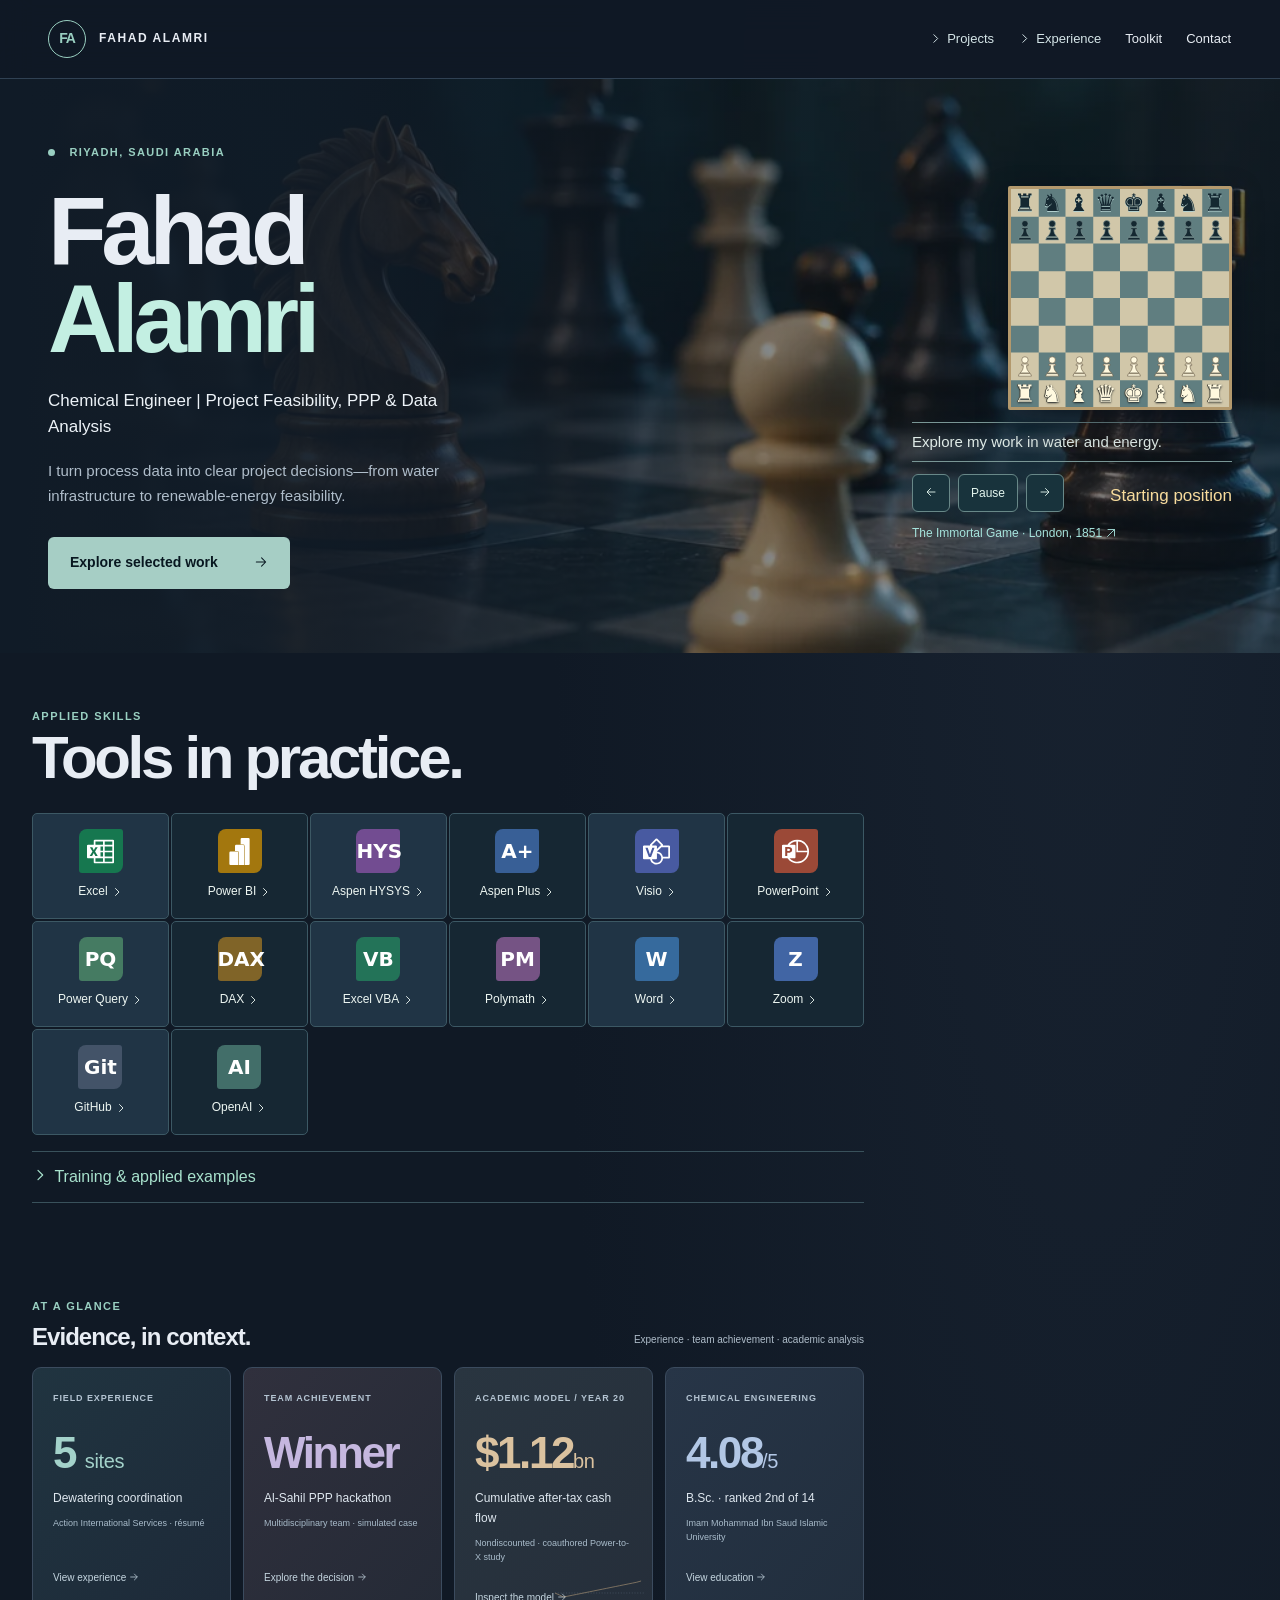
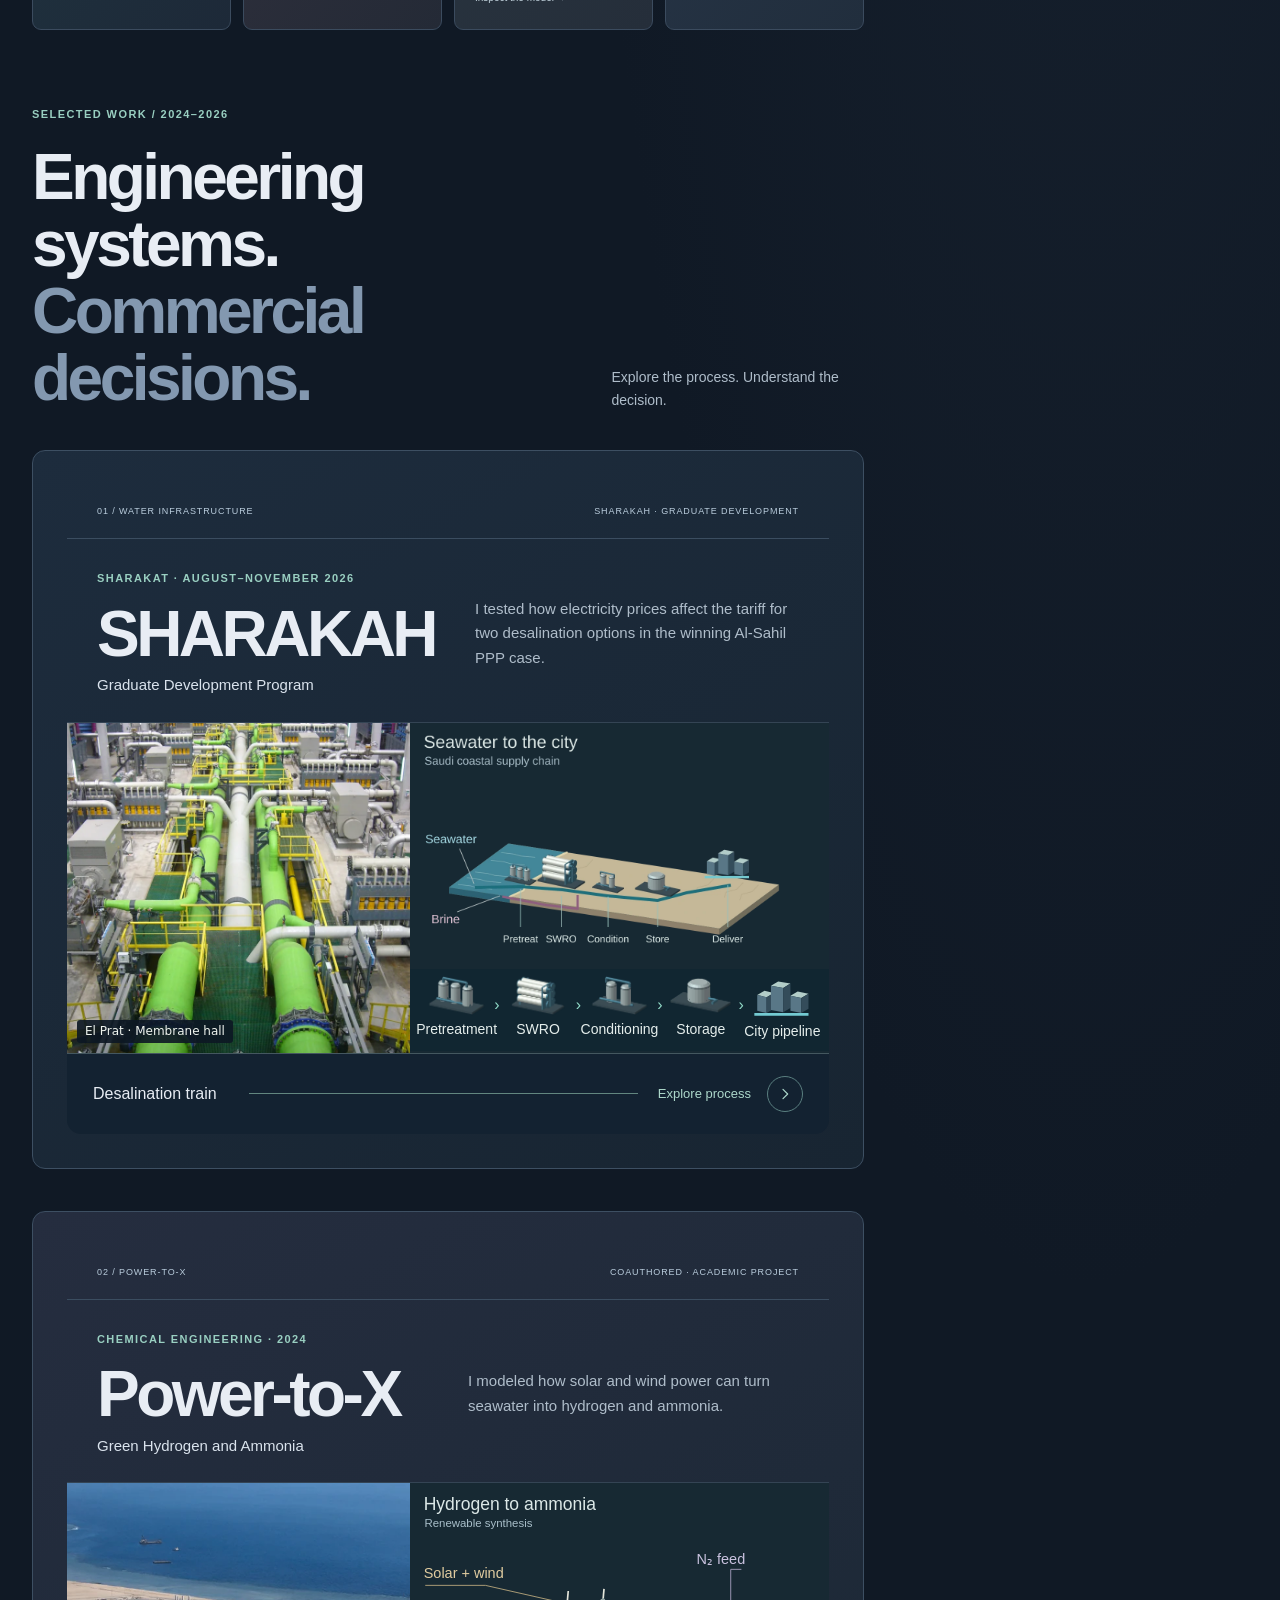
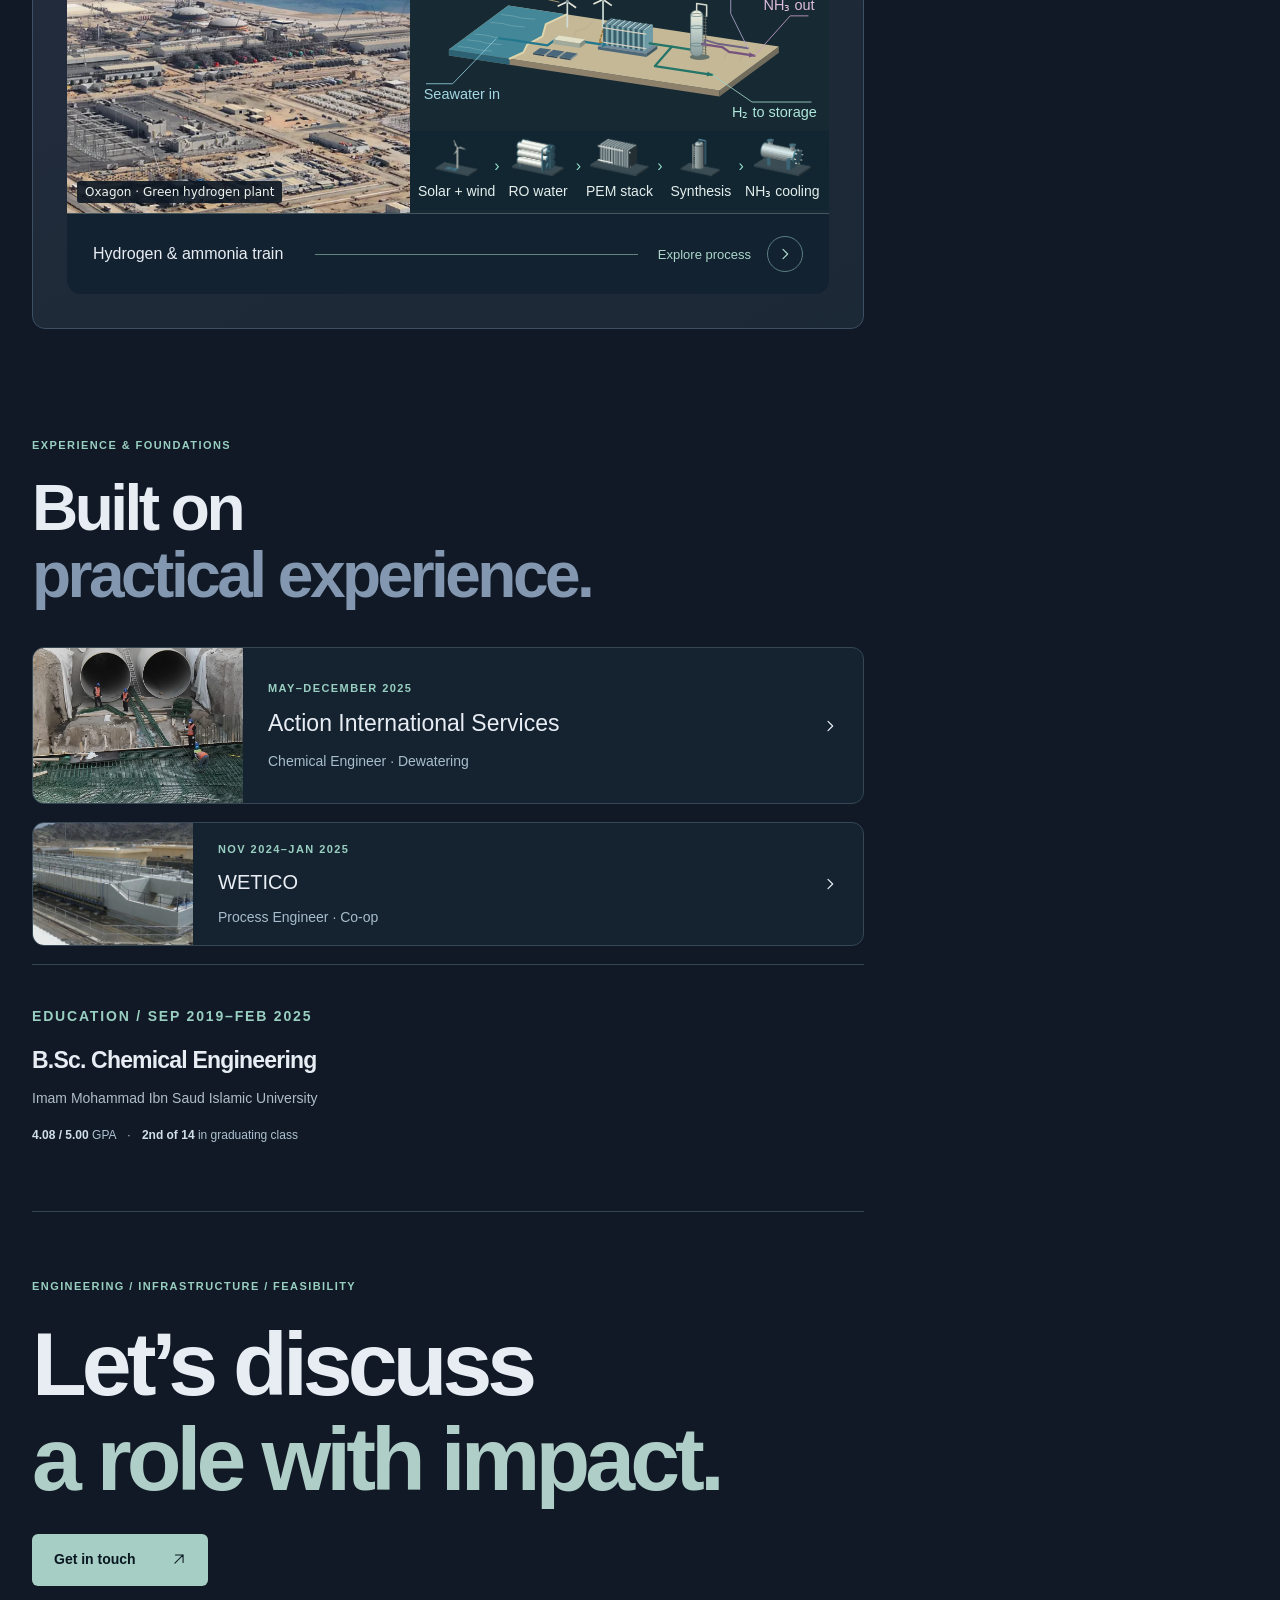
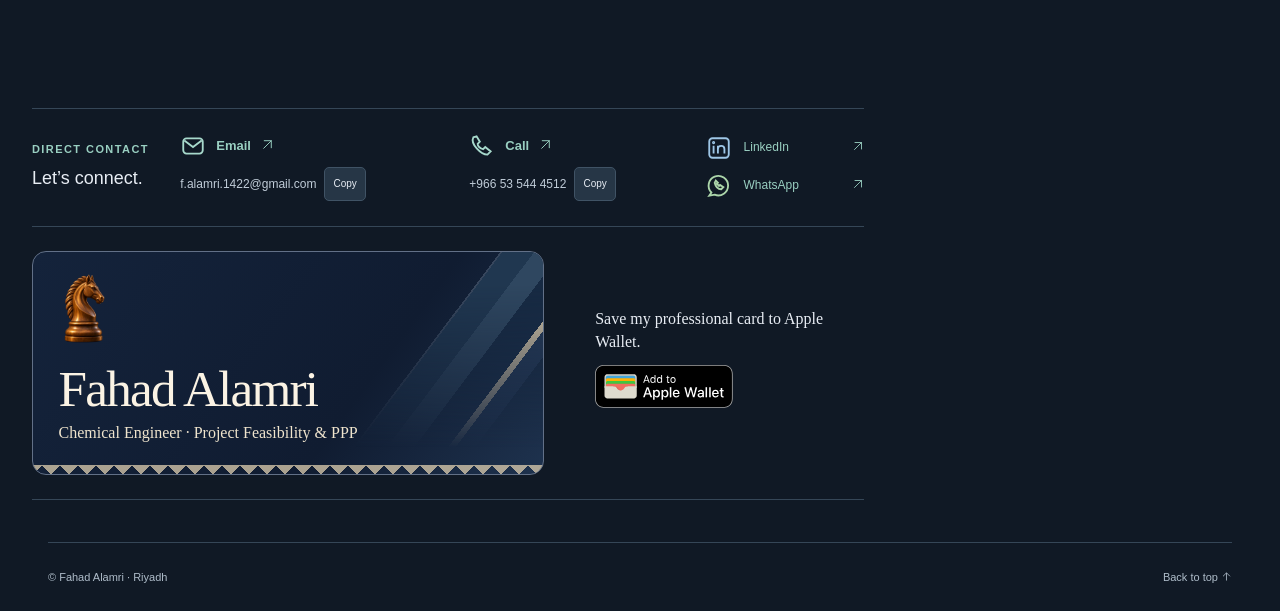
==== commit 0af4f873: "Refresh project photography and simplify phone diagram layouts" ====
--- a/portfolio/index.html
+++ b/portfolio/index.html
@@ -1,18 +1,18 @@
 <!DOCTYPE html>
 
-<html lang="en"><head><script src="../assets/js/site-config.js"></script><meta charset="utf-8"/><meta content="width=device-width,initial-scale=1,viewport-fit=cover" name="viewport"/><meta content="#080f1a" name="theme-color"/><meta content="Fahad Alamri — chemical engineering, water infrastructure, PPP and project feasibility. Explore selected work and interactive case models." name="description"/><title>Fahad Alamri | Portfolio</title><link href="../assets/css/portfolio.css" rel="stylesheet"/><script defer="" src="../assets/js/explorers.js"></script><link href="../assets/css/executive.css" rel="stylesheet"/><script defer="" src="../assets/study/equipment.js"></script><link href="../assets/icons/knight-180.png" rel="apple-touch-icon" sizes="180x180"/><link href="../assets/icons/favicon-32.png?v=fa2" rel="icon" sizes="32x32" type="image/png"/><link href="../assets/icons/favicon.svg?v=fa2" rel="icon" sizes="any" type="image/svg+xml"/><link href="../site.webmanifest?v=knight1" rel="manifest"/><meta content="Fahad Alamri" name="apple-mobile-web-app-title"/><meta content="website" property="og:type"/><meta content="Fahad Alamri" property="og:site_name"/><meta content="Engineering, infrastructure &amp; feasibility" property="og:title"/><meta content="Explore Fahad Alamri’s work in water infrastructure, PPP feasibility and Power-to-X through interactive process maps and case models." property="og:description"/><meta content="https://fahad-alamri-e.github.io/F.A-Portfolio/" property="og:url"/><meta content="https://fahad-alamri-e.github.io/F.A-Portfolio/assets/atlas/chess-1024.webp" property="og:image"/><meta content="1024" property="og:image:width"/><meta content="508" property="og:image:height"/><meta content="Chess pieces on a board in midgame" property="og:image:alt"/><meta content="summary_large_image" name="twitter:card"/><meta content="Fahad Alamri · Engineering &amp; Feasibility" name="twitter:title"/><meta content="https://fahad-alamri-e.github.io/F.A-Portfolio/assets/atlas/chess-1024.webp" name="twitter:image"/><link href="../assets/css/motion.css" rel="stylesheet"/><script defer="" src="../assets/atlas/models.js"></script><link rel="stylesheet" href="../assets/atlas/coastal.css"><link rel="stylesheet" href="../assets/study/refined.css?v=menu1"><script defer src="../assets/study/refined.js?v=menu1"></script><link rel="stylesheet" href="../assets/wallet/card.css?v=knight1">
+<html lang="en"><head><script src="../assets/js/site-config.js"></script><meta charset="utf-8"/><meta content="width=device-width,initial-scale=1,viewport-fit=cover" name="viewport"/><meta content="#080f1a" name="theme-color"/><meta content="Fahad Alamri — chemical engineering, water infrastructure, PPP and project feasibility. Explore selected work and interactive case models." name="description"/><title>Fahad Alamri | Portfolio</title><link href="../assets/css/portfolio.css" rel="stylesheet"/><script defer="" src="../assets/js/explorers.js"></script><link href="../assets/css/executive.css" rel="stylesheet"/><script defer="" src="../assets/study/equipment.js"></script><link href="../assets/icons/knight-180.png" rel="apple-touch-icon" sizes="180x180"/><link href="../assets/icons/favicon-32.png?v=fa2" rel="icon" sizes="32x32" type="image/png"/><link href="../assets/icons/favicon.svg?v=fa2" rel="icon" sizes="any" type="image/svg+xml"/><link href="../site.webmanifest?v=knight1" rel="manifest"/><meta content="Fahad Alamri" name="apple-mobile-web-app-title"/><meta content="website" property="og:type"/><meta content="Fahad Alamri" property="og:site_name"/><meta content="Engineering, infrastructure &amp; feasibility" property="og:title"/><meta content="Explore Fahad Alamri’s work in water infrastructure, PPP feasibility and Power-to-X through interactive process maps and case models." property="og:description"/><meta content="https://fahad-alamri-e.github.io/F.A-Portfolio/" property="og:url"/><meta content="https://fahad-alamri-e.github.io/F.A-Portfolio/assets/atlas/chess-1024.webp" property="og:image"/><meta content="1024" property="og:image:width"/><meta content="508" property="og:image:height"/><meta content="Chess pieces on a board in midgame" property="og:image:alt"/><meta content="summary_large_image" name="twitter:card"/><meta content="Fahad Alamri · Engineering &amp; Feasibility" name="twitter:title"/><meta content="https://fahad-alamri-e.github.io/F.A-Portfolio/assets/atlas/chess-1024.webp" name="twitter:image"/><link href="../assets/css/motion.css" rel="stylesheet"/><script defer="" src="../assets/atlas/models.js"></script><link rel="stylesheet" href="../assets/atlas/coastal.css"><link rel="stylesheet" href="../assets/study/refined.css?v=project-photos2"><script defer src="../assets/study/refined.js?v=menu1"></script><link rel="stylesheet" href="../assets/wallet/card.css?v=knight1">
 </head>
 <body id="top"><a class="skip" href="#main">Skip to content</a><div aria-hidden="true" class="scroll-object"><svg viewBox="0 0 300 300"><g fill="none" id="scroll-geometry" stroke="currentColor" stroke-width="1.5"><path d="m150 35 95 55v110l-95 55-95-55V90Zm0 0v110m95-55-95 55-95-55m95 55v110"></path><circle cx="150" cy="145" r="90"></circle><path d="M40 230Q90 60 150 145T260 60"></path></g><text fill="currentColor" font-size="18" id="scroll-equation" x="35" y="285">Σṁin − Σṁout = dM/dt</text></svg></div><header><a aria-label="Fahad Alamri, top" class="brand" href="#top"><span class="monogram">FA</span><span>FAHAD ALAMRI</span></a><button class="mobile-menu" type="button" aria-label="Open menu" aria-expanded="false" aria-controls="portfolio-nav"><svg class="ui-icon icon-menu" aria-hidden="true" focusable="false"><use href="../assets/study/navigation.svg#menu"></use></svg><svg class="ui-icon icon-close" aria-hidden="true" focusable="false"><use href="../assets/study/navigation.svg#close"></use></svg></button><nav id="portfolio-nav" aria-label="Main navigation"><details><summary><svg class="ui-icon icon-chevron" aria-hidden="true" focusable="false"><use href="../assets/study/navigation.svg#chevron"></use></svg>Projects</summary><div><a data-open-project href="#sharakah">Al-Sahil PPP</a><a data-open-project href="#power-to-x">Power-to-X</a></div></details><details><summary><svg class="ui-icon icon-chevron" aria-hidden="true" focusable="false"><use href="../assets/study/navigation.svg#chevron"></use></svg>Experience</summary><div><a href="#action">Action International</a><a href="#wetico">WETICO</a></div></details><a href="#toolkit">Toolkit</a><a href="#contact">Contact</a></nav></header>
 <main id="main"><section class="hero wrap match-hero"><div><p class="eyebrow"><span class="dot"></span> RIYADH, SAUDI ARABIA</p><h1>Fahad<br/><span>Alamri</span></h1><p class="headline">Chemical Engineer | Project Feasibility, PPP &amp; Data Analysis</p><p class="intro">I turn process data into clear project decisions—from water infrastructure to renewable-energy feasibility.</p><a class="button primary" href="#work">Explore selected work <span><svg class="ui-icon icon-right" aria-hidden="true" focusable="false"><use href="../assets/study/navigation.svg#right"></use></svg></span></a></div><aside class="replay"><div id="board" role="img" aria-label="Chess replay"></div><p class="hero-caption">Explore my work in water and energy.</p><div class="playbar"><button id="prev" aria-label="Previous move"><svg class="ui-icon icon-left" aria-hidden="true" focusable="false"><use href="../assets/study/navigation.svg#left"></use></svg></button><button id="toggle">Pause</button><button id="next" aria-label="Next move"><svg class="ui-icon icon-right" aria-hidden="true" focusable="false"><use href="../assets/study/navigation.svg#right"></use></svg></button><output id="notation"></output></div><a class="game-credit" href="https://www.chessworld.net/chessclubs/openingguide/immortal-game.asp">The Immortal Game · London, 1851 <svg class="ui-icon icon-external" aria-hidden="true" focusable="false"><use href="../assets/study/navigation.svg#external"></use></svg></a></aside></section>
 <section class="wrap workshop" id="toolkit"><p class="eyebrow">APPLIED SKILLS</p><h2>Tools in practice.</h2><div class="toolgrid"></div><details class="training-note" id="training"><summary><svg class="ui-icon icon-chevron" aria-hidden="true" focusable="false"><use href="../assets/study/navigation.svg#chevron"></use></svg>Training &amp; applied examples</summary><p>PPP, contract and procurement management, and financial modeling with Excel and Power BI.</p><p>Five Zoom sessions covered Excel, Power BI, data analysis, reporting and dashboards.</p><dl><dt>Transactions tracker</dt><dd>Excel VBA timestamps, row controls and monthly status totals.</dd><dt>Workplace risk</dt><dd>A 5 × 5 likelihood–severity matrix for comparing initial and residual risk.</dd><dt>AI providers</dt><dd>OpenAI · Anthropic · Google</dd></dl></details></section><section aria-labelledby="snapshot-title" class="executive wrap"><div class="dashboard-top"><div><p class="eyebrow">AT A GLANCE</p><h2 id="snapshot-title">Evidence, in context.</h2></div><p>Experience · team achievement · academic analysis</p></div><div class="bento"><a class="bento-card experience-proof" href="#experience"><span class="micro-label">FIELD EXPERIENCE</span><strong>5 <small>sites</small></strong><p>Dewatering coordination</p><span class="source-note">Action International Services · résumé</span><span class="card-link">View experience <svg class="ui-icon icon-right" aria-hidden="true" focusable="false"><use href="../assets/study/navigation.svg#right"></use></svg></span></a><a class="bento-card award-proof" href="#sharakah"><span class="micro-label">TEAM ACHIEVEMENT</span><strong>Winner</strong><p>Al-Sahil PPP hackathon</p><span class="source-note">Multidisciplinary team · simulated case</span><span class="card-link">Explore the decision <svg class="ui-icon icon-right" aria-hidden="true" focusable="false"><use href="../assets/study/navigation.svg#right"></use></svg></span></a><a class="bento-card model-proof" href="#power-to-x"><span class="micro-label">ACADEMIC MODEL / YEAR 20</span><strong>$1.12<small>bn</small></strong><p>Cumulative after-tax cash flow</p><span class="source-note">Nondiscounted · coauthored Power-to-X study</span><svg aria-hidden="true" class="mini-trend" viewBox="0 0 230 45"><path class="zero" d="M0 32.70H230"></path><path d="M0.00,32.78 11.00,37.69 22.00,43.00 33.00,40.78 44.00,38.55 55.00,36.33 66.00,34.11 77.00,31.88 88.00,29.66 99.00,27.44 110.00,25.21 121.00,22.99 132.00,20.77 143.00,18.54 154.00,16.32 165.00,14.10 176.00,11.87 187.00,9.65 198.00,7.43 209.00,5.20 220.00,2.00"></path></svg><span class="card-link">Inspect the model <svg class="ui-icon icon-right" aria-hidden="true" focusable="false"><use href="../assets/study/navigation.svg#right"></use></svg></span></a><a class="bento-card education-proof" href="#education"><span class="micro-label">CHEMICAL ENGINEERING</span><strong>4.08<small>/5</small></strong><p>B.Sc. · ranked 2nd of 14</p><span class="source-note">Imam Mohammad Ibn Saud Islamic University</span><span class="card-link">View education <svg class="ui-icon icon-right" aria-hidden="true" focusable="false"><use href="../assets/study/navigation.svg#right"></use></svg></span></a></div></section>
 <section class="work wrap" id="work"><div class="section-heading"><div><p class="eyebrow">SELECTED WORK / 2024–2026</p><h2>Engineering systems.<br/><span class="muted">Commercial decisions.</span></h2></div><p>Explore the process. Understand the decision.</p></div>
 <article class="project water" id="sharakah"><div class="project-overline"><span>01 / WATER INFRASTRUCTURE</span><span>SHARAKAH · GRADUATE DEVELOPMENT</span></div><div class="project-intro"><div><p class="eyebrow">SHARAKAT · AUGUST–NOVEMBER 2026</p><h3>SHARAKAH</h3><p class="subtitle">Graduate Development Program</p></div><div><p>I tested how electricity prices affect the tariff for two desalination options in the winning Al-Sahil PPP case.</p><div class="tags"><span>PPP feasibility</span><span>Excel modeling</span><span>Power BI</span></div></div></div>
-<details class="project-expand" id="water-case"><summary class="project-cover"><span class="cover-media"><img loading="lazy" decoding="async" width="960" height="720" src="../assets/atlas/el-prat-960.webp" srcset="../assets/atlas/el-prat-480.webp 480w, ../assets/atlas/el-prat-960.webp 960w" sizes="(max-width:650px) 94vw, 540px" alt="Reverse osmosis pressure vessels and feed piping inside the El Prat desalination plant."><span class="photo-caption">El Prat · Membrane hall</span></span><span class="cover-sculpture"><img width="550" height="320" loading="lazy" decoding="async" src="../assets/study/supply-view.webp" alt="Saudi coastal concept showing seawater entering a reverse-osmosis membrane rack, treated water delivery and brine discharge."><span class="plant-line"><span><img src="../assets/study/pretreat.svg" loading="lazy" alt=""><b>Pretreatment</b></span><span><img src="../assets/study/membrane.svg" loading="lazy" alt=""><b>SWRO</b></span><span><img src="../assets/study/finish.svg" loading="lazy" alt=""><b>Conditioning</b></span><span><img src="../assets/study/delivery.svg" loading="lazy" alt=""><b>Storage</b></span><span><img src="../assets/study/city.svg" loading="lazy" alt=""><b>City pipeline</b></span></span></span><span class="cover-footer"><span>Desalination train</span><span class="cover-action"><span class="closed-word">Explore process</span><span class="open-word">Close process</span><b aria-hidden="true" class="plus"><svg class="ui-icon icon-chevron" aria-hidden="true" focusable="false"><use href="../assets/study/navigation.svg#chevron"></use></svg></b></span></span></summary><div class="project-interior"><section class="scene-reading"><h4>Seawater reverse osmosis</h4><p>Pressurized seawater passes through a membrane bank. The permeate goes to conditioning, storage and delivery to the off-taker. The concentrate carries the rejected salt.</p><details class="scene-notes"><summary><svg class="ui-icon icon-chevron" aria-hidden="true" focusable="false"><use href="../assets/study/navigation.svg#chevron"></use></svg>Explore the Saudi setting &amp; streams</summary><img class="country-view" loading="lazy" width="560" height="335" src="../assets/atlas/saudi-coast.svg" alt="Saudi Arabia between the Red Sea to the west and the Arabian Gulf to the east."><p><a href="https://energyrecovery.com/pressure-exchangers/high-pressure-px/">High-pressure PX equipment reference <svg class="ui-icon icon-external" aria-hidden="true" focusable="false"><use href="../assets/study/navigation.svg#external"></use></svg></a></p><p>The Saudi Water Academy supply-chain reference connects production, transmission, storage and distribution. The Al-Sahil case focuses on production and delivery to the off-taker.</p><p>Saudi Arabia provides the geographic reference. The scene illustrates a coastal concept and represents no specific site.</p><p>Reference photograph · <a href="https://commons.wikimedia.org/wiki/File:Reverse_osmosis_desalination_plant.JPG">El Prat · Membrane hall by James Grellier <svg class="ui-icon icon-external" aria-hidden="true" focusable="false"><use href="../assets/study/navigation.svg#external"></use></svg></a>. <a href="https://creativecommons.org/licenses/by-sa/3.0/">CC BY-SA 3.0 <svg class="ui-icon icon-external" aria-hidden="true" focusable="false"><use href="../assets/study/navigation.svg#external"></use></svg></a>. Cropped and resized.</p></details></section><div class="project-proof"><div><span>CHALLENGE</span><p>Choose a desalination option for a simulated PPP.</p></div><div><span>MY WORK</span><p><strong>Excel electricity-price sensitivity</strong> on water tariffs.</p></div><div><span>TEAM OUTCOME</span><p><strong>Recommended A · won the hackathon.</strong></p></div></div><section aria-label="Interactive water process" class="process-explorer" data-process="water" id="water-process"><div class="diagram-heading"><div><p class="eyebrow">INTERACTIVE PROCESS MAP</p><h4>From seawater to the off-taker.</h4></div></div><div aria-label="Desalination option" class="option-switch" role="group"><button aria-pressed="true" data-option="a" type="button">A · Conventional SWRO</button><button aria-pressed="false" data-option="b" type="button">B · Expanded modular SWRO</button></div><div class="stream-legend"><span class="legend-water">Water</span><span class="legend-energy">Electricity / recovered energy</span><span class="legend-brine">Concentrate</span></div><p class="map-hint">Select equipment to see its role.</p><div class="process-canvas"><svg aria-label="water process, select equipment for details" class="technical-svg desktop-flow" role="group" viewBox="0 0 1110 550" xmlns="http://www.w3.org/2000/svg"><defs><marker id="water-d-water" markerHeight="7" markerWidth="7" orient="auto" refX="6" refY="3.5"><path d="M0 0 7 3.5 0 7Z" fill="#8bc9df"></path></marker><marker id="water-d-energy" markerHeight="7" markerWidth="7" orient="auto" refX="6" refY="3.5"><path d="M0 0 7 3.5 0 7Z" fill="#d9b889"></path></marker><marker id="water-d-hydrogen" markerHeight="7" markerWidth="7" orient="auto" refX="6" refY="3.5"><path d="M0 0 7 3.5 0 7Z" fill="#91c9bc"></path></marker><marker id="water-d-nitrogen" markerHeight="7" markerWidth="7" orient="auto" refX="6" refY="3.5"><path d="M0 0 7 3.5 0 7Z" fill="#aaa8d8"></path></marker><marker id="water-d-product" markerHeight="7" markerWidth="7" orient="auto" refX="6" refY="3.5"><path d="M0 0 7 3.5 0 7Z" fill="#c5aad5"></path></marker><marker id="water-d-brine" markerHeight="7" markerWidth="7" orient="auto" refX="6" refY="3.5"><path d="M0 0 7 3.5 0 7Z" fill="#b397a8"></path></marker></defs><path class="pipe water" d="M180 269H203" data-stream="water" fill="none" marker-end="url(#water-d-water)" stroke="#8bc9df" stroke-width="2"></path><path class="flow-pulse" d="M180 269H203" data-stream="water" fill="none" stroke="#8bc9df" stroke-width="3"></path><path class="pipe water" d="M360 269H383" data-stream="water" fill="none" marker-end="url(#water-d-water)" stroke="#8bc9df" stroke-width="2"></path><path class="flow-pulse" d="M360 269H383" data-stream="water" fill="none" stroke="#8bc9df" stroke-width="3"></path><path class="pipe water" d="M540 269H563" data-stream="water" fill="none" marker-end="url(#water-d-water)" stroke="#8bc9df" stroke-width="2"></path><path class="flow-pulse" d="M540 269H563" data-stream="water" fill="none" stroke="#8bc9df" stroke-width="3"></path><path class="pipe water" d="M720 269H743" data-stream="water" fill="none" marker-end="url(#water-d-water)" stroke="#8bc9df" stroke-width="2"></path><path class="flow-pulse" d="M720 269H743" data-stream="water" fill="none" stroke="#8bc9df" stroke-width="3"></path><path class="pipe water" d="M900 269H923" data-stream="water" fill="none" marker-end="url(#water-d-water)" stroke="#8bc9df" stroke-width="2"></path><path class="flow-pulse" d="M900 269H923" data-stream="water" fill="none" stroke="#8bc9df" stroke-width="3"></path><path class="pipe energy" d="M465 148V213" data-stream="energy" fill="none" marker-end="url(#water-d-energy)" stroke="#d9b889" stroke-width="2"></path><path class="flow-pulse" d="M465 148V213" data-stream="energy" fill="none" stroke="#d9b889" stroke-width="3"></path><path class="pipe brine" d="M645 318V393" data-stream="brine" fill="none" marker-end="url(#water-d-brine)" stroke="#b397a8" stroke-width="2"></path><path class="flow-pulse" d="M645 318V393" data-stream="brine" fill="none" stroke="#b397a8" stroke-width="3"></path><path class="pipe brine" d="M720 449H923" data-stream="brine" fill="none" marker-end="url(#water-d-brine)" stroke="#b397a8" stroke-width="2"></path><path class="flow-pulse" d="M720 449H923" data-stream="brine" fill="none" stroke="#b397a8" stroke-width="3"></path><path class="pipe energy" d="M570 449H465V325" data-stream="energy" fill="none" marker-end="url(#water-d-energy)" stroke="#d9b889" stroke-width="2"></path><path class="flow-pulse" d="M570 449H465V325" data-stream="energy" fill="none" stroke="#d9b889" stroke-width="3"></path><text class="flow-note" x="30" y="190">SEAWATER</text><text class="flow-note" x="750" y="365">PERMEATE → POTABLE WATER</text><g aria-label="Seawater intake: show process details" class="equipment" data-unit="intake" role="button" style="--unit:#8bc9df" tabindex="0" transform="translate(30,220)"><rect class="equipment-hit" width="150" height="98" rx="8"/><image href="../assets/study/intake.svg" x="18" width="110" height="55"/><text class="unit-title" x="12" y="64">Seawater intake</text><text class="unit-sub" x="12" y="83">Source water</text></g><g aria-label="Pretreatment: show process details" class="equipment" data-unit="pretreat" role="button" style="--unit:#8bc9df" tabindex="0" transform="translate(210,220)"><rect class="equipment-hit" width="150" height="98" rx="8"/><image href="../assets/study/pretreat.svg" x="18" width="110" height="55"/><text class="unit-title" x="12" y="64">Pretreatment</text><text class="unit-sub" x="12" y="83">Protect membranes</text></g><g aria-label="High-pressure pump: show process details" class="equipment" data-unit="pressure" role="button" style="--unit:#d9b889" tabindex="0" transform="translate(390,220)"><rect class="equipment-hit" width="150" height="98" rx="8"/><image href="../assets/study/pressure.svg" x="18" width="110" height="55"/><text class="unit-title" x="12" y="64">High-pressure pump</text><text class="unit-sub" x="12" y="83">Drive separation</text></g><g aria-label="SWRO membranes: show process details" class="equipment" data-unit="membrane"" role="button" style="--unit:#8bc9df" tabindex="0" transform="translate(570,220)"><rect class="equipment-hit" width="150" height="98" rx="8"/><image href="../assets/study/membrane.svg" x="18" width="110" height="55"/><text class="unit-title" x="12" y="64">SWRO membranes</text><text class="unit-sub" x="12" y="83">Salt separation</text></g><g aria-label="Post-treatment: show process details" class="equipment" data-unit="finish" role="button" style="--unit:#8bc9df" tabindex="0" transform="translate(750,220)"><rect class="equipment-hit" width="150" height="98" rx="8"/><image href="../assets/study/finish.svg" x="18" width="110" height="55"/><text class="unit-title" x="12" y="64">Post-treatment</text><text class="unit-sub" x="12" y="83">Water quality</text></g><g aria-label="Storage &amp; delivery: show process details" class="equipment" data-unit="delivery" role="button" style="--unit:#c5aad5" tabindex="0" transform="translate(930,220)"><rect class="equipment-hit" width="150" height="98" rx="8"/><image href="../assets/study/delivery.svg" x="18" width="110" height="55"/><text class="unit-title" x="12" y="64">Storage &amp; delivery</text><text class="unit-sub" x="12" y="83">Off-taker interface</text></g><g aria-label="Electricity supply: show process details" class="equipment" data-unit="power" role="button" style="--unit:#d9b889" tabindex="0" transform="translate(390,50)"><rect class="equipment-hit" width="150" height="98" rx="8"/><image href="../assets/study/power.svg" x="18" width="110" height="55"/><text class="unit-title" x="12" y="64">Electricity supply</text><text class="unit-sub" x="12" y="83">Tariff sensitivity</text></g><g aria-label="Energy recovery: show process details" class="equipment" data-unit="recovery" role="button" style="--unit:#d9b889" tabindex="0" transform="translate(570,400)"><rect class="equipment-hit" width="150" height="98" rx="8"/><image href="../assets/study/recovery.svg" x="18" width="110" height="55"/><text class="unit-title" x="12" y="64">Energy recovery</text><text class="unit-sub" x="12" y="83">Recover brine pressure</text></g><g aria-label="Concentrate outfall: show process details" class="equipment" data-unit="outfall" role="button" style="--unit:#b397a8" tabindex="0" transform="translate(930,400)"><rect class="equipment-hit" width="150" height="98" rx="8"/><image href="../assets/study/outfall.svg" x="18" width="110" height="55"/><text class="unit-title" x="12" y="64">Concentrate outfall</text><text class="unit-sub" x="12" y="83">Environmental controls</text></g></svg><svg aria-label="water process, select equipment for details" class="technical-svg mobile-flow" role="group" viewBox="0 0 455 930" xmlns="http://www.w3.org/2000/svg"><defs><marker id="water-m-water" markerHeight="7" markerWidth="7" orient="auto" refX="6" refY="3.5"><path d="M0 0 7 3.5 0 7Z" fill="#8bc9df"></path></marker><marker id="water-m-energy" markerHeight="7" markerWidth="7" orient="auto" refX="6" refY="3.5"><path d="M0 0 7 3.5 0 7Z" fill="#d9b889"></path></marker><marker id="water-m-hydrogen" markerHeight="7" markerWidth="7" orient="auto" refX="6" refY="3.5"><path d="M0 0 7 3.5 0 7Z" fill="#91c9bc"></path></marker><marker id="water-m-nitrogen" markerHeight="7" markerWidth="7" orient="auto" refX="6" refY="3.5"><path d="M0 0 7 3.5 0 7Z" fill="#aaa8d8"></path></marker><marker id="water-m-product" markerHeight="7" markerWidth="7" orient="auto" refX="6" refY="3.5"><path d="M0 0 7 3.5 0 7Z" fill="#c5aad5"></path></marker><marker id="water-m-brine" markerHeight="7" markerWidth="7" orient="auto" refX="6" refY="3.5"><path d="M0 0 7 3.5 0 7Z" fill="#b397a8"></path></marker></defs><path class="pipe water" d="M185 99H238" data-stream="water" fill="none" marker-end="url(#water-m-water)" stroke="#8bc9df" stroke-width="2"></path><path class="flow-pulse" d="M185 99H238" data-stream="water" fill="none" stroke="#8bc9df" stroke-width="3"></path><path class="pipe water" d="M320 148V190H110V223" data-stream="water" fill="none" marker-end="url(#water-m-water)" stroke="#8bc9df" stroke-width="2"></path><path class="flow-pulse" d="M320 148V190H110V223" data-stream="water" fill="none" stroke="#8bc9df" stroke-width="3"></path><path class="pipe water" d="M185 279H238" data-stream="water" fill="none" marker-end="url(#water-m-water)" stroke="#8bc9df" stroke-width="2"></path><path class="flow-pulse" d="M185 279H238" data-stream="water" fill="none" stroke="#8bc9df" stroke-width="3"></path><path class="pipe water" d="M320 328V370H110V403" data-stream="water" fill="none" marker-end="url(#water-m-water)" stroke="#8bc9df" stroke-width="2"></path><path class="flow-pulse" d="M320 328V370H110V403" data-stream="water" fill="none" stroke="#8bc9df" stroke-width="3"></path><path class="pipe water" d="M185 459H238" data-stream="water" fill="none" marker-end="url(#water-m-water)" stroke="#8bc9df" stroke-width="2"></path><path class="flow-pulse" d="M185 459H238" data-stream="water" fill="none" stroke="#8bc9df" stroke-width="3"></path><path class="pipe energy" d="M35 639H15V279H28" data-stream="energy" fill="none" marker-end="url(#water-m-energy)" stroke="#d9b889" stroke-width="2"></path><path class="flow-pulse" d="M35 639H15V279H28" data-stream="energy" fill="none" stroke="#d9b889" stroke-width="3"></path><path class="pipe brine" d="M395 279H430V560H320V583" data-stream="brine" fill="none" marker-end="url(#water-m-brine)" stroke="#b397a8" stroke-width="2"></path><path class="flow-pulse" d="M395 279H430V560H320V583" data-stream="brine" fill="none" stroke="#b397a8" stroke-width="3"></path><path class="pipe brine" d="M320 688V763" data-stream="brine" fill="none" marker-end="url(#water-m-brine)" stroke="#b397a8" stroke-width="2"></path><path class="flow-pulse" d="M320 688V763" data-stream="brine" fill="none" stroke="#b397a8" stroke-width="3"></path><path class="pipe energy" d="M245 639H220V350H110V335" data-stream="energy" fill="none" marker-end="url(#water-m-energy)" stroke="#d9b889" stroke-width="2"></path><path class="flow-pulse" d="M245 639H220V350H110V335" data-stream="energy" fill="none" stroke="#d9b889" stroke-width="3"></path><text class="flow-note" x="35" y="30">SEAWATER</text><text class="flow-note" x="35" y="390">PERMEATE</text><g aria-label="Seawater intake: show process details" class="equipment" data-unit="intake" role="button" style="--unit:#8bc9df" tabindex="0" transform="translate(35,50)"><rect class="equipment-hit" width="150" height="98" rx="8"/><image href="../assets/study/intake.svg" x="18" width="110" height="55"/><text class="unit-title" x="12" y="64">Seawater intake</text><text class="unit-sub" x="12" y="83">Source water</text></g><g aria-label="Pretreatment: show process details" class="equipment" data-unit="pretreat" role="button" style="--unit:#8bc9df" tabindex="0" transform="translate(245,50)"><rect class="equipment-hit" width="150" height="98" rx="8"/><image href="../assets/study/pretreat.svg" x="18" width="110" height="55"/><text class="unit-title" x="12" y="64">Pretreatment</text><text class="unit-sub" x="12" y="83">Protect membranes</text></g><g aria-label="High-pressure pump: show process details" class="equipment" data-unit="pressure" role="button" style="--unit:#d9b889" tabindex="0" transform="translate(35,230)"><rect class="equipment-hit" width="150" height="98" rx="8"/><image href="../assets/study/pressure.svg" x="18" width="110" height="55"/><text class="unit-title" x="12" y="64">High-pressure pump</text><text class="unit-sub" x="12" y="83">Drive separation</text></g><g aria-label="SWRO membranes: show process details" class="equipment" data-unit="membrane"" role="button" style="--unit:#8bc9df" tabindex="0" transform="translate(245,230)"><rect class="equipment-hit" width="150" height="98" rx="8"/><image href="../assets/study/membrane.svg" x="18" width="110" height="55"/><text class="unit-title" x="12" y="64">SWRO membranes</text><text class="unit-sub" x="12" y="83">Salt separation</text></g><g aria-label="Post-treatment: show process details" class="equipment" data-unit="finish" role="button" style="--unit:#8bc9df" tabindex="0" transform="translate(35,410)"><rect class="equipment-hit" width="150" height="98" rx="8"/><image href="../assets/study/finish.svg" x="18" width="110" height="55"/><text class="unit-title" x="12" y="64">Post-treatment</text><text class="unit-sub" x="12" y="83">Water quality</text></g><g aria-label="Storage &amp; delivery: show process details" class="equipment" data-unit="delivery" role="button" style="--unit:#c5aad5" tabindex="0" transform="translate(245,410)"><rect class="equipment-hit" width="150" height="98" rx="8"/><image href="../assets/study/delivery.svg" x="18" width="110" height="55"/><text class="unit-title" x="12" y="64">Storage &amp; delivery</text><text class="unit-sub" x="12" y="83">Off-taker interface</text></g><g aria-label="Electricity supply: show process details" class="equipment" data-unit="power" role="button" style="--unit:#d9b889" tabindex="0" transform="translate(35,590)"><rect class="equipment-hit" width="150" height="98" rx="8"/><image href="../assets/study/power.svg" x="18" width="110" height="55"/><text class="unit-title" x="12" y="64">Electricity supply</text><text class="unit-sub" x="12" y="83">Tariff sensitivity</text></g><g aria-label="Energy recovery: show process details" class="equipment" data-unit="recovery" role="button" style="--unit:#d9b889" tabindex="0" transform="translate(245,590)"><rect class="equipment-hit" width="150" height="98" rx="8"/><image href="../assets/study/recovery.svg" x="18" width="110" height="55"/><text class="unit-title" x="12" y="64">Energy recovery</text><text class="unit-sub" x="12" y="83">Recover brine pressure</text></g><g aria-label="Concentrate outfall: show process details" class="equipment" data-unit="outfall" role="button" style="--unit:#b397a8" tabindex="0" transform="translate(245,770)"><rect class="equipment-hit" width="150" height="98" rx="8"/><image href="../assets/study/outfall.svg" x="18" width="110" height="55"/><text class="unit-title" x="12" y="64">Concentrate outfall</text><text class="unit-sub" x="12" y="83">Environmental controls</text></g></svg></div><div class="diagram-bottom"><div aria-live="polite" class="unit-inspector"><strong>Seawater intake</strong><p>The feed enters the treatment chain. Select a piece of equipment to explore its role and the decision it informs.</p></div><div class="process-readout"><span class="micro-label" id="water-option-label">OPTION A / CONVENTIONAL SWRO</span><div class="readout-values"><p><strong id="process-intensity">3.20</strong><span>kWh/m³ · electricity intensity</span></p><p><strong id="process-tariff">7.30</strong><span>SAR/m³ · at SAR 0.28/kWh</span></p></div><p id="option-note">Full capacity from the start; lower modeled full-cost tariff than fully expanded B.</p></div></div><details class="diagram-assumptions"><summary><svg class="ui-icon icon-chevron" aria-hidden="true" focusable="false"><use href="../assets/study/navigation.svg#chevron"></use></svg>Diagram scope &amp; assumptions</summary><p class="diagram-note">Illustrative SWRO process map, not a plant P&amp;ID. A and B share this treatment chain; their configuration and economics differ. The team also evaluated a thermal hybrid. Expanded B represents a full year after expansion acceptance.</p></details></section><details class="case"><summary><span>Program journey &amp; project notes</span><span aria-hidden="true" class="plus"><svg class="ui-icon icon-chevron" aria-hidden="true" focusable="false"><use href="../assets/study/navigation.svg#chevron"></use></svg></span></summary><div class="case-body"><div class="story-grid"><div><p class="eyebrow">THE LEARNING JOURNEY</p><h4>Seeing the whole project.</h4><p>I studied how technical feasibility, project finance, procurement, payment mechanisms, and risk allocation shaped decisions for the organization buying the water. Excel supported scenario modeling; Power BI training supported clear reporting.</p></div><div><p class="eyebrow">AL-SAHIL / SIMULATED PPP CASE</p><h4>A decision with trade-offs.</h4><p>Our team compared conventional seawater reverse osmosis, modular SWRO, and a thermal hybrid. I modeled the impact of electricity prices on water tariffs in Excel. Our multidisciplinary team evaluated the options, recommended Option A, and won the hackathon.</p><p>Option A offered full capacity from the start and remained cheaper than fully expanded Option B in the modeled comparison. Option B used less electricity per cubic metre.</p></div></div>
+<details class="project-expand" id="water-case"><summary class="project-cover"><span class="cover-media"><img loading="lazy" decoding="async" width="960" height="720" src="../assets/atlas/el-prat-960.webp" srcset="../assets/atlas/el-prat-480.webp 480w, ../assets/atlas/el-prat-960.webp 960w" sizes="(max-width:650px) 94vw, 540px" alt="Reverse osmosis pressure vessels and feed piping inside the El Prat desalination plant."><span class="photo-caption">El Prat · Membrane hall</span></span><span class="cover-sculpture"><span class="model-viewport"><img width="550" height="320" loading="lazy" decoding="async" src="../assets/study/supply-view.webp" alt="Saudi coastal concept showing seawater entering a reverse-osmosis membrane rack, treated water delivery and brine discharge."></span><span class="plant-line"><span><img src="../assets/study/pretreat.svg" loading="lazy" alt=""><b>Pretreatment</b></span><span><img src="../assets/study/membrane.svg" loading="lazy" alt=""><b>SWRO</b></span><span><img src="../assets/study/finish.svg" loading="lazy" alt=""><b>Conditioning</b></span><span><img src="../assets/study/delivery.svg" loading="lazy" alt=""><b>Storage</b></span><span><img src="../assets/study/city.svg" loading="lazy" alt=""><b>City pipeline</b></span></span></span><span class="cover-footer"><span>Desalination train</span><span class="cover-action"><span class="closed-word">Explore process</span><span class="open-word">Close process</span><b aria-hidden="true" class="plus"><svg class="ui-icon icon-chevron" aria-hidden="true" focusable="false"><use href="../assets/study/navigation.svg#chevron"></use></svg></b></span></span></summary><div class="project-interior"><section class="scene-reading"><h4>Seawater reverse osmosis</h4><p>Pressurized seawater passes through a membrane bank. The permeate goes to conditioning, storage and delivery to the off-taker. The concentrate carries the rejected salt.</p><details class="scene-notes"><summary><svg class="ui-icon icon-chevron" aria-hidden="true" focusable="false"><use href="../assets/study/navigation.svg#chevron"></use></svg>Explore the Saudi setting &amp; streams</summary><img class="country-view" loading="lazy" width="560" height="335" src="../assets/atlas/saudi-coast.svg" alt="Saudi Arabia between the Red Sea to the west and the Arabian Gulf to the east."><p><a href="https://energyrecovery.com/pressure-exchangers/high-pressure-px/">High-pressure PX equipment reference <svg class="ui-icon icon-external" aria-hidden="true" focusable="false"><use href="../assets/study/navigation.svg#external"></use></svg></a></p><p>The Saudi Water Academy supply-chain reference connects production, transmission, storage and distribution. The Al-Sahil case focuses on production and delivery to the off-taker.</p><p>Saudi Arabia provides the geographic reference. The scene illustrates a coastal concept and represents no specific site.</p><p>Reference photograph · <a href="https://commons.wikimedia.org/wiki/File:Reverse_osmosis_desalination_plant.JPG">El Prat · Membrane hall by James Grellier <svg class="ui-icon icon-external" aria-hidden="true" focusable="false"><use href="../assets/study/navigation.svg#external"></use></svg></a>. <a href="https://creativecommons.org/licenses/by-sa/3.0/">CC BY-SA 3.0 <svg class="ui-icon icon-external" aria-hidden="true" focusable="false"><use href="../assets/study/navigation.svg#external"></use></svg></a>. Cropped and resized.</p></details></section><div class="project-proof"><div><span>CHALLENGE</span><p>Choose a desalination option for a simulated PPP.</p></div><div><span>MY WORK</span><p><strong>Excel electricity-price sensitivity</strong> on water tariffs.</p></div><div><span>TEAM OUTCOME</span><p><strong>Recommended A · won the hackathon.</strong></p></div></div><section aria-label="Interactive water process" class="process-explorer" data-process="water" id="water-process"><div class="diagram-heading"><div><p class="eyebrow">INTERACTIVE PROCESS MAP</p><h4>From seawater to the off-taker.</h4></div></div><div aria-label="Desalination option" class="option-switch" role="group"><button aria-pressed="true" data-option="a" type="button">A · Conventional SWRO</button><button aria-pressed="false" data-option="b" type="button">B · Expanded modular SWRO</button></div><div class="stream-legend"><span class="legend-water">Water</span><span class="legend-energy">Electricity / recovered energy</span><span class="legend-brine">Concentrate</span></div><p class="map-hint">Select equipment to see its role.</p><div class="process-canvas"><svg aria-label="water process, select equipment for details" class="technical-svg desktop-flow" role="group" viewBox="0 0 1110 550" xmlns="http://www.w3.org/2000/svg"><defs><marker id="water-d-water" markerHeight="7" markerWidth="7" orient="auto" refX="6" refY="3.5"><path d="M0 0 7 3.5 0 7Z" fill="#8bc9df"></path></marker><marker id="water-d-energy" markerHeight="7" markerWidth="7" orient="auto" refX="6" refY="3.5"><path d="M0 0 7 3.5 0 7Z" fill="#d9b889"></path></marker><marker id="water-d-hydrogen" markerHeight="7" markerWidth="7" orient="auto" refX="6" refY="3.5"><path d="M0 0 7 3.5 0 7Z" fill="#91c9bc"></path></marker><marker id="water-d-nitrogen" markerHeight="7" markerWidth="7" orient="auto" refX="6" refY="3.5"><path d="M0 0 7 3.5 0 7Z" fill="#aaa8d8"></path></marker><marker id="water-d-product" markerHeight="7" markerWidth="7" orient="auto" refX="6" refY="3.5"><path d="M0 0 7 3.5 0 7Z" fill="#c5aad5"></path></marker><marker id="water-d-brine" markerHeight="7" markerWidth="7" orient="auto" refX="6" refY="3.5"><path d="M0 0 7 3.5 0 7Z" fill="#b397a8"></path></marker></defs><path class="pipe water" d="M180 269H203" data-stream="water" fill="none" marker-end="url(#water-d-water)" stroke="#8bc9df" stroke-width="2"></path><path class="flow-pulse" d="M180 269H203" data-stream="water" fill="none" stroke="#8bc9df" stroke-width="3"></path><path class="pipe water" d="M360 269H383" data-stream="water" fill="none" marker-end="url(#water-d-water)" stroke="#8bc9df" stroke-width="2"></path><path class="flow-pulse" d="M360 269H383" data-stream="water" fill="none" stroke="#8bc9df" stroke-width="3"></path><path class="pipe water" d="M540 269H563" data-stream="water" fill="none" marker-end="url(#water-d-water)" stroke="#8bc9df" stroke-width="2"></path><path class="flow-pulse" d="M540 269H563" data-stream="water" fill="none" stroke="#8bc9df" stroke-width="3"></path><path class="pipe water" d="M720 269H743" data-stream="water" fill="none" marker-end="url(#water-d-water)" stroke="#8bc9df" stroke-width="2"></path><path class="flow-pulse" d="M720 269H743" data-stream="water" fill="none" stroke="#8bc9df" stroke-width="3"></path><path class="pipe water" d="M900 269H923" data-stream="water" fill="none" marker-end="url(#water-d-water)" stroke="#8bc9df" stroke-width="2"></path><path class="flow-pulse" d="M900 269H923" data-stream="water" fill="none" stroke="#8bc9df" stroke-width="3"></path><path class="pipe energy" d="M465 148V213" data-stream="energy" fill="none" marker-end="url(#water-d-energy)" stroke="#d9b889" stroke-width="2"></path><path class="flow-pulse" d="M465 148V213" data-stream="energy" fill="none" stroke="#d9b889" stroke-width="3"></path><path class="pipe brine" d="M645 318V393" data-stream="brine" fill="none" marker-end="url(#water-d-brine)" stroke="#b397a8" stroke-width="2"></path><path class="flow-pulse" d="M645 318V393" data-stream="brine" fill="none" stroke="#b397a8" stroke-width="3"></path><path class="pipe brine" d="M720 449H923" data-stream="brine" fill="none" marker-end="url(#water-d-brine)" stroke="#b397a8" stroke-width="2"></path><path class="flow-pulse" d="M720 449H923" data-stream="brine" fill="none" stroke="#b397a8" stroke-width="3"></path><path class="pipe energy" d="M570 449H465V325" data-stream="energy" fill="none" marker-end="url(#water-d-energy)" stroke="#d9b889" stroke-width="2"></path><path class="flow-pulse" d="M570 449H465V325" data-stream="energy" fill="none" stroke="#d9b889" stroke-width="3"></path><text class="flow-note" x="30" y="190">SEAWATER</text><text class="flow-note" x="750" y="365">PERMEATE → POTABLE WATER</text><g aria-label="Seawater intake: show process details" class="equipment" data-unit="intake" role="button" style="--unit:#8bc9df" tabindex="0" transform="translate(30,220)"><rect class="equipment-hit" width="150" height="98" rx="8"/><image href="../assets/study/intake.svg" x="18" width="110" height="55"/><text class="unit-title" x="12" y="64">Seawater intake</text><text class="unit-sub" x="12" y="83">Source water</text></g><g aria-label="Pretreatment: show process details" class="equipment" data-unit="pretreat" role="button" style="--unit:#8bc9df" tabindex="0" transform="translate(210,220)"><rect class="equipment-hit" width="150" height="98" rx="8"/><image href="../assets/study/pretreat.svg" x="18" width="110" height="55"/><text class="unit-title" x="12" y="64">Pretreatment</text><text class="unit-sub" x="12" y="83">Protect membranes</text></g><g aria-label="High-pressure pump: show process details" class="equipment" data-unit="pressure" role="button" style="--unit:#d9b889" tabindex="0" transform="translate(390,220)"><rect class="equipment-hit" width="150" height="98" rx="8"/><image href="../assets/study/pressure.svg" x="18" width="110" height="55"/><text class="unit-title" x="12" y="64">High-pressure pump</text><text class="unit-sub" x="12" y="83">Drive separation</text></g><g aria-label="SWRO membranes: show process details" class="equipment" data-unit="membrane"" role="button" style="--unit:#8bc9df" tabindex="0" transform="translate(570,220)"><rect class="equipment-hit" width="150" height="98" rx="8"/><image href="../assets/study/membrane.svg" x="18" width="110" height="55"/><text class="unit-title" x="12" y="64">SWRO membranes</text><text class="unit-sub" x="12" y="83">Salt separation</text></g><g aria-label="Post-treatment: show process details" class="equipment" data-unit="finish" role="button" style="--unit:#8bc9df" tabindex="0" transform="translate(750,220)"><rect class="equipment-hit" width="150" height="98" rx="8"/><image href="../assets/study/finish.svg" x="18" width="110" height="55"/><text class="unit-title" x="12" y="64">Post-treatment</text><text class="unit-sub" x="12" y="83">Water quality</text></g><g aria-label="Storage &amp; delivery: show process details" class="equipment" data-unit="delivery" role="button" style="--unit:#c5aad5" tabindex="0" transform="translate(930,220)"><rect class="equipment-hit" width="150" height="98" rx="8"/><image href="../assets/study/delivery.svg" x="18" width="110" height="55"/><text class="unit-title" x="12" y="64">Storage &amp; delivery</text><text class="unit-sub" x="12" y="83">Off-taker interface</text></g><g aria-label="Electricity supply: show process details" class="equipment" data-unit="power" role="button" style="--unit:#d9b889" tabindex="0" transform="translate(390,50)"><rect class="equipment-hit" width="150" height="98" rx="8"/><image href="../assets/study/power.svg" x="18" width="110" height="55"/><text class="unit-title" x="12" y="64">Electricity supply</text><text class="unit-sub" x="12" y="83">Tariff sensitivity</text></g><g aria-label="Energy recovery: show process details" class="equipment" data-unit="recovery" role="button" style="--unit:#d9b889" tabindex="0" transform="translate(570,400)"><rect class="equipment-hit" width="150" height="98" rx="8"/><image href="../assets/study/recovery.svg" x="18" width="110" height="55"/><text class="unit-title" x="12" y="64">Energy recovery</text><text class="unit-sub" x="12" y="83">Recover brine pressure</text></g><g aria-label="Concentrate outfall: show process details" class="equipment" data-unit="outfall" role="button" style="--unit:#b397a8" tabindex="0" transform="translate(930,400)"><rect class="equipment-hit" width="150" height="98" rx="8"/><image href="../assets/study/outfall.svg" x="18" width="110" height="55"/><text class="unit-title" x="12" y="64">Concentrate outfall</text><text class="unit-sub" x="12" y="83">Environmental controls</text></g></svg><svg aria-label="water process, select equipment for details" class="technical-svg mobile-flow" role="group" viewBox="0 0 455 930" xmlns="http://www.w3.org/2000/svg"><defs><marker id="water-m-water" markerHeight="7" markerWidth="7" orient="auto" refX="6" refY="3.5"><path d="M0 0 7 3.5 0 7Z" fill="#8bc9df"></path></marker><marker id="water-m-energy" markerHeight="7" markerWidth="7" orient="auto" refX="6" refY="3.5"><path d="M0 0 7 3.5 0 7Z" fill="#d9b889"></path></marker><marker id="water-m-hydrogen" markerHeight="7" markerWidth="7" orient="auto" refX="6" refY="3.5"><path d="M0 0 7 3.5 0 7Z" fill="#91c9bc"></path></marker><marker id="water-m-nitrogen" markerHeight="7" markerWidth="7" orient="auto" refX="6" refY="3.5"><path d="M0 0 7 3.5 0 7Z" fill="#aaa8d8"></path></marker><marker id="water-m-product" markerHeight="7" markerWidth="7" orient="auto" refX="6" refY="3.5"><path d="M0 0 7 3.5 0 7Z" fill="#c5aad5"></path></marker><marker id="water-m-brine" markerHeight="7" markerWidth="7" orient="auto" refX="6" refY="3.5"><path d="M0 0 7 3.5 0 7Z" fill="#b397a8"></path></marker></defs><path class="pipe water" d="M185 99H238" data-stream="water" fill="none" marker-end="url(#water-m-water)" stroke="#8bc9df" stroke-width="2"></path><path class="flow-pulse" d="M185 99H238" data-stream="water" fill="none" stroke="#8bc9df" stroke-width="3"></path><path class="pipe water" d="M320 148V190H110V223" data-stream="water" fill="none" marker-end="url(#water-m-water)" stroke="#8bc9df" stroke-width="2"></path><path class="flow-pulse" d="M320 148V190H110V223" data-stream="water" fill="none" stroke="#8bc9df" stroke-width="3"></path><path class="pipe water" d="M185 279H238" data-stream="water" fill="none" marker-end="url(#water-m-water)" stroke="#8bc9df" stroke-width="2"></path><path class="flow-pulse" d="M185 279H238" data-stream="water" fill="none" stroke="#8bc9df" stroke-width="3"></path><path class="pipe water" d="M320 328V370H110V403" data-stream="water" fill="none" marker-end="url(#water-m-water)" stroke="#8bc9df" stroke-width="2"></path><path class="flow-pulse" d="M320 328V370H110V403" data-stream="water" fill="none" stroke="#8bc9df" stroke-width="3"></path><path class="pipe water" d="M185 459H238" data-stream="water" fill="none" marker-end="url(#water-m-water)" stroke="#8bc9df" stroke-width="2"></path><path class="flow-pulse" d="M185 459H238" data-stream="water" fill="none" stroke="#8bc9df" stroke-width="3"></path><path class="pipe energy" d="M35 639H15V279H28" data-stream="energy" fill="none" marker-end="url(#water-m-energy)" stroke="#d9b889" stroke-width="2"></path><path class="flow-pulse" d="M35 639H15V279H28" data-stream="energy" fill="none" stroke="#d9b889" stroke-width="3"></path><path class="pipe brine" d="M395 279H430V560H320V583" data-stream="brine" fill="none" marker-end="url(#water-m-brine)" stroke="#b397a8" stroke-width="2"></path><path class="flow-pulse" d="M395 279H430V560H320V583" data-stream="brine" fill="none" stroke="#b397a8" stroke-width="3"></path><path class="pipe brine" d="M320 688V763" data-stream="brine" fill="none" marker-end="url(#water-m-brine)" stroke="#b397a8" stroke-width="2"></path><path class="flow-pulse" d="M320 688V763" data-stream="brine" fill="none" stroke="#b397a8" stroke-width="3"></path><path class="pipe energy" d="M245 639H220V350H110V335" data-stream="energy" fill="none" marker-end="url(#water-m-energy)" stroke="#d9b889" stroke-width="2"></path><path class="flow-pulse" d="M245 639H220V350H110V335" data-stream="energy" fill="none" stroke="#d9b889" stroke-width="3"></path><text class="flow-note" x="35" y="30">SEAWATER</text><text class="flow-note" x="35" y="390">PERMEATE</text><g aria-label="Seawater intake: show process details" class="equipment" data-unit="intake" role="button" style="--unit:#8bc9df" tabindex="0" transform="translate(35,50)"><rect class="equipment-hit" width="150" height="98" rx="8"/><image href="../assets/study/intake.svg" x="18" width="110" height="55"/><text class="unit-title" x="12" y="64">Seawater intake</text><text class="unit-sub" x="12" y="83">Source water</text></g><g aria-label="Pretreatment: show process details" class="equipment" data-unit="pretreat" role="button" style="--unit:#8bc9df" tabindex="0" transform="translate(245,50)"><rect class="equipment-hit" width="150" height="98" rx="8"/><image href="../assets/study/pretreat.svg" x="18" width="110" height="55"/><text class="unit-title" x="12" y="64">Pretreatment</text><text class="unit-sub" x="12" y="83">Protect membranes</text></g><g aria-label="High-pressure pump: show process details" class="equipment" data-unit="pressure" role="button" style="--unit:#d9b889" tabindex="0" transform="translate(35,230)"><rect class="equipment-hit" width="150" height="98" rx="8"/><image href="../assets/study/pressure.svg" x="18" width="110" height="55"/><text class="unit-title" x="12" y="64">High-pressure pump</text><text class="unit-sub" x="12" y="83">Drive separation</text></g><g aria-label="SWRO membranes: show process details" class="equipment" data-unit="membrane"" role="button" style="--unit:#8bc9df" tabindex="0" transform="translate(245,230)"><rect class="equipment-hit" width="150" height="98" rx="8"/><image href="../assets/study/membrane.svg" x="18" width="110" height="55"/><text class="unit-title" x="12" y="64">SWRO membranes</text><text class="unit-sub" x="12" y="83">Salt separation</text></g><g aria-label="Post-treatment: show process details" class="equipment" data-unit="finish" role="button" style="--unit:#8bc9df" tabindex="0" transform="translate(35,410)"><rect class="equipment-hit" width="150" height="98" rx="8"/><image href="../assets/study/finish.svg" x="18" width="110" height="55"/><text class="unit-title" x="12" y="64">Post-treatment</text><text class="unit-sub" x="12" y="83">Water quality</text></g><g aria-label="Storage &amp; delivery: show process details" class="equipment" data-unit="delivery" role="button" style="--unit:#c5aad5" tabindex="0" transform="translate(245,410)"><rect class="equipment-hit" width="150" height="98" rx="8"/><image href="../assets/study/delivery.svg" x="18" width="110" height="55"/><text class="unit-title" x="12" y="64">Storage &amp; delivery</text><text class="unit-sub" x="12" y="83">Off-taker interface</text></g><g aria-label="Electricity supply: show process details" class="equipment" data-unit="power" role="button" style="--unit:#d9b889" tabindex="0" transform="translate(35,590)"><rect class="equipment-hit" width="150" height="98" rx="8"/><image href="../assets/study/power.svg" x="18" width="110" height="55"/><text class="unit-title" x="12" y="64">Electricity supply</text><text class="unit-sub" x="12" y="83">Tariff sensitivity</text></g><g aria-label="Energy recovery: show process details" class="equipment" data-unit="recovery" role="button" style="--unit:#d9b889" tabindex="0" transform="translate(245,590)"><rect class="equipment-hit" width="150" height="98" rx="8"/><image href="../assets/study/recovery.svg" x="18" width="110" height="55"/><text class="unit-title" x="12" y="64">Energy recovery</text><text class="unit-sub" x="12" y="83">Recover brine pressure</text></g><g aria-label="Concentrate outfall: show process details" class="equipment" data-unit="outfall" role="button" style="--unit:#b397a8" tabindex="0" transform="translate(245,770)"><rect class="equipment-hit" width="150" height="98" rx="8"/><image href="../assets/study/outfall.svg" x="18" width="110" height="55"/><text class="unit-title" x="12" y="64">Concentrate outfall</text><text class="unit-sub" x="12" y="83">Environmental controls</text></g></svg></div><div class="diagram-bottom"><div aria-live="polite" class="unit-inspector"><strong>Seawater intake</strong><p>The feed enters the treatment chain. Select a piece of equipment to explore its role and the decision it informs.</p></div><div class="process-readout"><span class="micro-label" id="water-option-label">OPTION A / CONVENTIONAL SWRO</span><div class="readout-values"><p><strong id="process-intensity">3.20</strong><span>kWh/m³ · electricity intensity</span></p><p><strong id="process-tariff">7.30</strong><span>SAR/m³ · at SAR 0.28/kWh</span></p></div><p id="option-note">Full capacity from the start; lower modeled full-cost tariff than fully expanded B.</p></div></div><details class="diagram-assumptions"><summary><svg class="ui-icon icon-chevron" aria-hidden="true" focusable="false"><use href="../assets/study/navigation.svg#chevron"></use></svg>Diagram scope &amp; assumptions</summary><p class="diagram-note">Illustrative SWRO process map, not a plant P&amp;ID. A and B share this treatment chain; their configuration and economics differ. The team also evaluated a thermal hybrid. Expanded B represents a full year after expansion acceptance.</p></details></section><details class="case"><summary><span>Program journey &amp; project notes</span><span aria-hidden="true" class="plus"><svg class="ui-icon icon-chevron" aria-hidden="true" focusable="false"><use href="../assets/study/navigation.svg#chevron"></use></svg></span></summary><div class="case-body"><div class="story-grid"><div><p class="eyebrow">THE LEARNING JOURNEY</p><h4>Seeing the whole project.</h4><p>I studied how technical feasibility, project finance, procurement, payment mechanisms, and risk allocation shaped decisions for the organization buying the water. Excel supported scenario modeling; Power BI training supported clear reporting.</p></div><div><p class="eyebrow">AL-SAHIL / SIMULATED PPP CASE</p><h4>A decision with trade-offs.</h4><p>Our team compared conventional seawater reverse osmosis, modular SWRO, and a thermal hybrid. I modeled the impact of electricity prices on water tariffs in Excel. Our multidisciplinary team evaluated the options, recommended Option A, and won the hackathon.</p><p>Option A offered full capacity from the start and remained cheaper than fully expanded Option B in the modeled comparison. Option B used less electricity per cubic metre.</p></div></div>
 <p class="credit">Technical context: <a href="https://www.dupont.com/content/dam/water/amer/us/en/water/public/documents/en/RO-NF-FilmTec-Manual-45-D01504-en.pdf">DuPont FilmTec technical manual <svg class="ui-icon icon-external" aria-hidden="true" focusable="false"><use href="../assets/study/navigation.svg#external"></use></svg></a>. Case data and final decision: AlSahil 4.0, E2 Energy Challenge; final deck slides 8, 26 and 28.</p></div></details><section class="mixlab" id="mix"><p class="eyebrow">AL-SAHIL · ENERGY MIX</p><h4>What powers a cubic metre?</h4><div id="mix-ui"></div></section><div class="lab"><div class="lab-heading"><div><p class="eyebrow">INTERACTIVE CASE EXPLORER</p><h4>What happens when electricity costs change?</h4></div><span class="pill">SIMULATED CASE</span></div><p class="small">Change electricity prices and the payment deadband. Full-cost tariffs show the cost impact; indexed-payment tariffs show the modeled adjustment after the deadband.</p><noscript><p>Enable JavaScript to adjust scenarios. The verified baseline comparison remains available below.</p></noscript><div class="interactive" hidden=""><div class="lab-grid"><form class="controls" id="water-form"><label for="electricity">Electricity price <output id="electricity-value">0.220 SAR/kWh</output></label><input id="electricity" max="0.60" min="0.10" step="0.005" type="range" value="0.22"/><label for="deadband">Payment deadband <output id="deadband-value">5%</output></label><input id="deadband" max="15" min="0" step="1" type="range" value="5"/><p class="small">A share of the change from SAR 0.22/kWh is retained by the project company before payment indexation applies.</p><label for="tariff-view">Chart view</label><select id="tariff-view"><option value="cost">Full-cost tariff</option><option value="payment">Indexed-payment tariff</option></select><div class="button-row"><button data-water="event" type="button">Event Card 2 <svg aria-hidden="true" fill="none" height="14" stroke="currentColor" stroke-width="1.5" style="display:inline-block;vertical-align:middle" viewBox="0 0 20 20" width="14"><path d="M4 16 16 4M4 4h12v12"></path></svg></button><button type="reset">Reset</button></div><p class="small">Event Card 2: SAR 0.28/kWh, 5% deadband.</p></form><div class="chart-panel"><h5 id="water-chart-title">How electricity prices affected the modeled water tariff</h5><div class="legend"><span class="a">● A · Conventional SWRO</span><span class="b">◆ B · Fully expanded modular SWRO</span></div><svg aria-labelledby="water-chart-title water-summary" id="water-chart" role="img" viewBox="0 0 600 340"></svg><p aria-live="polite" class="small" id="water-summary"></p></div></div><div aria-live="polite" class="metrics"><div><span>OPTION A · FULL COST</span><strong id="water-a">7.11</strong><small>SAR/m³</small></div><div><span>EXPANDED B · FULL COST</span><strong id="water-b">7.49</strong><small>SAR/m³</small></div><div><span>A’S MODELED COST ADVANTAGE</span><strong id="water-gap">0.38</strong><small>SAR/m³</small></div></div><p class="small" id="payment-summary"></p></div>
 <details class="method"><summary>Model assumptions &amp; verified data <svg class="ui-icon icon-chevron" aria-hidden="true" focusable="false"><use href="../assets/study/navigation.svg#chevron"></use></svg></summary><p>Source-model energy intensity: A 3.20 and expanded B 3.05 kWh/m³. Non-electricity costs, output, and all other assumptions stay fixed. Full-cost tariff = baseline tariff + energy intensity × (electricity price − 0.22). Baseline tariffs are 7.1072876712 and 7.4907421434 SAR/m³.</p><p>Indexed payment applies only to the price change beyond the selected percentage of the baseline electricity price. This is a simplified sensitivity of the case payment rule, not a new procurement recommendation. Expanded B represents a full year after expansion acceptance.</p><table><caption>Verified full-cost tariffs (SAR/m³)</caption><thead><tr><th>Electricity (SAR/kWh)</th><th>A</th><th>Expanded B</th></tr></thead><tbody><tr><td>0.22</td><td>7.11</td><td>7.49</td></tr><tr><td>0.28</td><td>7.30</td><td>7.67</td></tr></tbody></table><p class="small">Sources: AlSahil 4.0.xlsx, E2 Energy Challenge; Al Sahil Unified Final.pptx, slide 8. Final team recommendation: slides 26 and 28.</p></details><details class="figure-fold"><summary><svg class="ui-icon icon-chevron" aria-hidden="true" focusable="false"><use href="../assets/study/navigation.svg#chevron"></use></svg>View baseline figure</summary><figure><img alt="At electricity prices 0.22 and 0.28 SAR per kWh, A tariffs are 7.11 and 7.30; expanded B tariffs are 7.49 and 7.67 SAR per cubic metre." src="../assets/atlas/tariff.svg" loading="lazy" width="610" height="375"/><figcaption>Full-cost tariff at the baseline and challenge electricity prices.</figcaption></figure></details></div><section class="physical-lab"><div><p class="eyebrow">OPERATING ILLUSTRATION</p><h4>Water delivered. Energy required.</h4><p class="small">Compare the case’s electricity intensities at a delivery rate you choose.</p></div><div class="physical-controls"><label for="delivery">Daily delivery <output id="delivery-value">100,000 m³/day</output></label><input id="delivery" max="250000" min="10000" step="10000" type="range" value="100000"/><label for="power-price">Electricity price <output id="power-price-value">0.22 SAR/kWh</output></label><input id="power-price" max="0.60" min="0.10" step="0.01" type="range" value="0.22"/></div><div aria-labelledby="energy-description" class="energy-bars" role="img"><div><span>Option A · 3.20 kWh/m³</span><div class="energy-track"><i id="bar-a"></i></div><strong id="energy-a">320 MWh/day</strong></div><div><span>Expanded B · 3.05 kWh/m³</span><div class="energy-track"><i id="bar-b"></i></div><strong id="energy-b">305 MWh/day</strong></div></div><p aria-live="polite" class="small" id="energy-description">At 100,000 m³/day, B uses 15 MWh/day less electricity.</p><p class="small" id="energy-cost">Daily electricity cost: A SAR 70,400 · B SAR 67,100.</p><details class="method"><summary><svg class="ui-icon icon-chevron" aria-hidden="true" focusable="false"><use href="../assets/study/navigation.svg#chevron"></use></svg>Calculation basis</summary><p>Electricity = delivery × case electricity intensity. Cost = electricity × price. Delivery is a visitor assumption, not a demand forecast. This illustration excludes all other costs and does not replace the full-cost tariff comparison above.</p></details></section></div></details></article>
-<article class="project energy" id="power-to-x"><div class="project-overline"><span>02 / POWER-TO-X</span><span>COAUTHORED · ACADEMIC PROJECT</span></div><div class="project-intro"><div><p class="eyebrow">CHEMICAL ENGINEERING · 2024</p><h3>Power-to-X</h3><p class="subtitle">Green Hydrogen and Ammonia</p></div><div><p>I modeled how solar and wind power can turn seawater into hydrogen and ammonia.</p><div class="tags"><span>Aspen HYSYS &amp; Plus</span><span>Process design</span><span>Feasibility</span></div></div></div><details class="project-expand" id="ptx-case"><summary class="project-cover"><span class="cover-media"><img loading="lazy" decoding="async" width="567" height="506" src="../assets/atlas/itm-stacks.webp" alt="High-pressure PEM electrolyser stacks with steel end plates and red cables at ITM Power."><span class="photo-caption">ITM Power · Electrolyser stacks</span></span><span class="cover-sculpture"><img width="550" height="320" loading="lazy" decoding="async" src="../assets/atlas/coast-ptx.svg" alt="Saudi coastal concept showing water treatment and renewable electricity feeding a PEM stack, hydrogen storage and nitrogen feeding an ammonia converter."><span class="plant-line"><span><img src="../assets/study/renewables.svg" loading="lazy" alt=""><b>Solar + wind</b></span><span><img src="../assets/study/ro.svg" loading="lazy" alt=""><b>RO water</b></span><span><img src="../assets/study/pem.svg" loading="lazy" alt=""><b>PEM stack</b></span><span><img src="../assets/study/reactor.svg" loading="lazy" alt=""><b>Synthesis</b></span><span><img src="../assets/study/cool.svg" loading="lazy" alt=""><b>NH₃ cooling</b></span></span></span><span class="cover-footer"><span>Hydrogen &amp; ammonia train</span><span class="cover-action"><span class="closed-word">Explore process</span><span class="open-word">Close process</span><b aria-hidden="true" class="plus"><svg class="ui-icon icon-chevron" aria-hidden="true" focusable="false"><use href="../assets/study/navigation.svg#chevron"></use></svg></b></span></span></summary><div class="project-interior"><section class="scene-reading"><h4>PEM stack &amp; ammonia converter</h4><p>The PEM stack splits polished water into H₂ and O₂. After drying, hydrogen can go to storage or combine with external N₂ in the Haber–Bosch converter. Cooling follows synthesis.</p><details class="scene-notes"><summary><svg class="ui-icon icon-chevron" aria-hidden="true" focusable="false"><use href="../assets/study/navigation.svg#chevron"></use></svg>Explore the Saudi setting &amp; streams</summary><img class="country-view" loading="lazy" width="560" height="335" src="../assets/atlas/saudi-coast.svg" alt="Saudi Arabia between the Red Sea to the west and the Arabian Gulf to the east."><p>Solar and wind supply electricity. Seawater RO and polishing prepare the water feed. Oxygen and RO concentrate are secondary outlet streams.</p><p>Saudi Arabia provides the geographic reference. The scene illustrates a coastal concept and represents no specific site.</p><p>Reference photograph · <a href="https://commons.wikimedia.org/wiki/File:High-pressure_PEM_electrolyser_stacks.jpg">ITM Power · Electrolyser stacks by Bexi81 <svg class="ui-icon icon-external" aria-hidden="true" focusable="false"><use href="../assets/study/navigation.svg#external"></use></svg></a>. <a href="https://creativecommons.org/licenses/by-sa/3.0/">CC BY-SA 3.0 <svg class="ui-icon icon-external" aria-hidden="true" focusable="false"><use href="../assets/study/navigation.svg#external"></use></svg></a>. Converted to WebP.</p></details></section><div class="project-proof"><div><span>CHALLENGE</span><p>Connect process design with long-term feasibility.</p></div><div><span>MY WORK</span><p><strong>Aspen HYSYS / Plus</strong>, mass and energy balances.</p></div><div><span>ACADEMIC OUTCOME</span><p><strong>Positive cumulative cash flow between years 6–7.</strong></p></div></div><section aria-label="Interactive ptx process" class="process-explorer" data-process="ptx" id="ptx-process"><div class="diagram-heading"><div><p class="eyebrow">INTERACTIVE PROCESS MAP</p><h4>Follow the molecules. Follow the power.</h4></div></div><div class="stream-legend"><span class="legend-water">Water</span><span class="legend-energy">Power</span><span class="legend-hydrogen">Hydrogen</span><span class="legend-nitrogen">Nitrogen</span><span class="legend-product">Ammonia</span></div><p class="map-hint">Select equipment to see its role.</p><div class="process-canvas"><svg aria-label="ptx process, select equipment for details" class="technical-svg desktop-flow" role="group" viewBox="0 0 1110 590" xmlns="http://www.w3.org/2000/svg"><defs><marker id="ptx-d-water" markerHeight="7" markerWidth="7" orient="auto" refX="6" refY="3.5"><path d="M0 0 7 3.5 0 7Z" fill="#8bc9df"></path></marker><marker id="ptx-d-energy" markerHeight="7" markerWidth="7" orient="auto" refX="6" refY="3.5"><path d="M0 0 7 3.5 0 7Z" fill="#d9b889"></path></marker><marker id="ptx-d-hydrogen" markerHeight="7" markerWidth="7" orient="auto" refX="6" refY="3.5"><path d="M0 0 7 3.5 0 7Z" fill="#91c9bc"></path></marker><marker id="ptx-d-nitrogen" markerHeight="7" markerWidth="7" orient="auto" refX="6" refY="3.5"><path d="M0 0 7 3.5 0 7Z" fill="#aaa8d8"></path></marker><marker id="ptx-d-product" markerHeight="7" markerWidth="7" orient="auto" refX="6" refY="3.5"><path d="M0 0 7 3.5 0 7Z" fill="#c5aad5"></path></marker><marker id="ptx-d-brine" markerHeight="7" markerWidth="7" orient="auto" refX="6" refY="3.5"><path d="M0 0 7 3.5 0 7Z" fill="#b397a8"></path></marker></defs><path class="pipe energy" d="M180 84H645V198" data-stream="energy" fill="none" marker-end="url(#ptx-d-energy)" stroke="#d9b889" stroke-width="2"></path><path class="flow-pulse" d="M180 84H645V198" data-stream="energy" fill="none" stroke="#d9b889" stroke-width="3"></path><path class="pipe water" d="M180 254H203" data-stream="water" fill="none" marker-end="url(#ptx-d-water)" stroke="#8bc9df" stroke-width="2"></path><path class="flow-pulse" d="M180 254H203" data-stream="water" fill="none" stroke="#8bc9df" stroke-width="3"></path><path class="pipe water" d="M360 254H383" data-stream="water" fill="none" marker-end="url(#ptx-d-water)" stroke="#8bc9df" stroke-width="2"></path><path class="flow-pulse" d="M360 254H383" data-stream="water" fill="none" stroke="#8bc9df" stroke-width="3"></path><path class="pipe water" d="M540 254H563" data-stream="water" fill="none" marker-end="url(#ptx-d-water)" stroke="#8bc9df" stroke-width="2"></path><path class="flow-pulse" d="M540 254H563" data-stream="water" fill="none" stroke="#8bc9df" stroke-width="3"></path><path class="pipe hydrogen" d="M720 254H743" data-stream="hydrogen" fill="none" marker-end="url(#ptx-d-hydrogen)" stroke="#91c9bc" stroke-width="2"></path><path class="flow-pulse" d="M720 254H743" data-stream="hydrogen" fill="none" stroke="#91c9bc" stroke-width="3"></path><path class="pipe hydrogen" d="M900 254H923" data-stream="hydrogen" fill="none" marker-end="url(#ptx-d-hydrogen)" stroke="#91c9bc" stroke-width="2"></path><path class="flow-pulse" d="M900 254H923" data-stream="hydrogen" fill="none" stroke="#91c9bc" stroke-width="3"></path><path class="pipe hydrogen" d="M1005 205V140" data-stream="hydrogen" fill="none" marker-end="url(#ptx-d-hydrogen)" stroke="#91c9bc" stroke-width="2"></path><path class="flow-pulse" d="M1005 205V140" data-stream="hydrogen" fill="none" stroke="#91c9bc" stroke-width="3"></path><path class="pipe hydrogen" d="M1005 303V365H465V393" data-stream="hydrogen" fill="none" marker-end="url(#ptx-d-hydrogen)" stroke="#91c9bc" stroke-width="2"></path><path class="flow-pulse" d="M1005 303V365H465V393" data-stream="hydrogen" fill="none" stroke="#91c9bc" stroke-width="3"></path><path class="pipe nitrogen" d="M180 449H383" data-stream="nitrogen" fill="none" marker-end="url(#ptx-d-nitrogen)" stroke="#aaa8d8" stroke-width="2"></path><path class="flow-pulse" d="M180 449H383" data-stream="nitrogen" fill="none" stroke="#aaa8d8" stroke-width="3"></path><path class="pipe nitrogen" d="M540 449H563" data-stream="nitrogen" fill="none" marker-end="url(#ptx-d-nitrogen)" stroke="#aaa8d8" stroke-width="2"></path><path class="flow-pulse" d="M540 449H563" data-stream="nitrogen" fill="none" stroke="#aaa8d8" stroke-width="3"></path><path class="pipe product" d="M720 449H743" data-stream="product" fill="none" marker-end="url(#ptx-d-product)" stroke="#c5aad5" stroke-width="2"></path><path class="flow-pulse" d="M720 449H743" data-stream="product" fill="none" stroke="#c5aad5" stroke-width="3"></path><path d="M285 303v22M600 205v-30" fill="none" marker-end="url(#ptx-d-brine)" stroke="#b397a8" stroke-width="2"></path><path d="M825 498v28" fill="none" marker-end="url(#ptx-d-product)" stroke="#c5aad5" stroke-width="2"></path><text class="flow-note" x="30" y="183">SEAWATER</text><text class="flow-note" x="270" y="340">RO CONCENTRATE ↓</text><text class="flow-note" x="570" y="164">OXYGEN ↑</text><text class="flow-note" x="790" y="552">NH₃ PRODUCT ↓</text><g aria-label="Solar + wind: show process details" class="equipment" data-unit="renewables" role="button" style="--unit:#d9b889" tabindex="0" transform="translate(30,35)"><rect class="equipment-hit" width="150" height="98" rx="8"/><image href="../assets/study/renewables.svg" x="18" width="110" height="55"/><text class="unit-title" x="12" y="64">Solar + wind</text><text class="unit-sub" x="12" y="83">Renewable electricity</text></g><g aria-label="Pretreatment: show process details" class="equipment" data-unit="pretreat" role="button" style="--unit:#8bc9df" tabindex="0" transform="translate(30,205)"><rect class="equipment-hit" width="150" height="98" rx="8"/><image href="../assets/study/pretreat.svg" x="18" width="110" height="55"/><text class="unit-title" x="12" y="64">Pretreatment</text><text class="unit-sub" x="12" y="83">Seawater conditioning</text></g><g aria-label="Reverse osmosis: show process details" class="equipment" data-unit="ro"" role="button" style="--unit:#8bc9df" tabindex="0" transform="translate(210,205)"><rect class="equipment-hit" width="150" height="98" rx="8"/><image href="../assets/study/ro.svg" x="18" width="110" height="55"/><text class="unit-title" x="12" y="64">Reverse osmosis</text><text class="unit-sub" x="12" y="83">Desalination</text></g><g aria-label="Water polishing: show process details" class="equipment" data-unit="polish" role="button" style="--unit:#8bc9df" tabindex="0" transform="translate(390,205)"><rect class="equipment-hit" width="150" height="98" rx="8"/><image href="../assets/study/polish.svg" x="18" width="110" height="55"/><text class="unit-title" x="12" y="64">Water polishing</text><text class="unit-sub" x="12" y="83">Electrolyzer feed</text></g><g aria-label="PEM electrolysis: show process details" class="equipment" data-unit="pem"" role="button" style="--unit:#91c9bc" tabindex="0" transform="translate(570,205)"><rect class="equipment-hit" width="150" height="98" rx="8"/><image href="../assets/study/pem.svg" x="18" width="110" height="55"/><text class="unit-title" x="12" y="64">PEM electrolysis</text><text class="unit-sub" x="12" y="83">Water → H₂ + O₂</text></g><g aria-label="Water removal: show process details" class="equipment" data-unit="dry" role="button" style="--unit:#91c9bc" tabindex="0" transform="translate(750,205)"><rect class="equipment-hit" width="150" height="98" rx="8"/><image href="../assets/study/dry.svg" x="18" width="110" height="55"/><text class="unit-title" x="12" y="64">Water removal</text><text class="unit-sub" x="12" y="83">Hydrogen drying</text></g><g aria-label="Hydrogen split: show process details" class="equipment" data-unit="split" role="button" style="--unit:#91c9bc" tabindex="0" transform="translate(930,205)"><rect class="equipment-hit" width="150" height="98" rx="8"/><image href="../assets/study/split.svg" x="18" width="110" height="55"/><text class="unit-title" x="12" y="64">Hydrogen split</text><text class="unit-sub" x="12" y="83">Storage / synthesis</text></g><g aria-label="Hydrogen storage: show process details" class="equipment" data-unit="storage" role="button" style="--unit:#91c9bc" tabindex="0" transform="translate(930,35)"><rect class="equipment-hit" width="150" height="98" rx="8"/><image href="../assets/study/storage.svg" x="18" width="110" height="55"/><text class="unit-title" x="12" y="64">Hydrogen storage</text><text class="unit-sub" x="12" y="83">Product / buffer</text></g><g aria-label="Nitrogen supply: show process details" class="equipment" data-unit="nitrogen" role="button" style="--unit:#aaa8d8" tabindex="0" transform="translate(30,400)"><rect class="equipment-hit" width="150" height="98" rx="8"/><image href="../assets/study/nitrogen.svg" x="18" width="110" height="55"/><text class="unit-title" x="12" y="64">Nitrogen supply</text><text class="unit-sub" x="12" y="83">External feed</text></g><g aria-label="Mix &amp; compress: show process details" class="equipment" data-unit="mix" role="button" style="--unit:#aaa8d8" tabindex="0" transform="translate(390,400)"><rect class="equipment-hit" width="150" height="98" rx="8"/><image href="../assets/study/mix.svg" x="18" width="110" height="55"/><text class="unit-title" x="12" y="64">Mix &amp; compress</text><text class="unit-sub" x="12" y="83">H₂:N₂ = 3:1 molar</text></g><g aria-label="Ammonia reactor: show process details" class="equipment" data-unit="reactor"" role="button" style="--unit:#c5aad5" tabindex="0" transform="translate(570,400)"><rect class="equipment-hit" width="150" height="98" rx="8"/><image href="../assets/study/reactor.svg" x="18" width="110" height="55"/><text class="unit-title" x="12" y="64">Ammonia reactor</text><text class="unit-sub" x="12" y="83">Haber–Bosch</text></g><g aria-label="Product cooling: show process details" class="equipment" data-unit="cool" role="button" style="--unit:#c5aad5" tabindex="0" transform="translate(750,400)"><rect class="equipment-hit" width="150" height="98" rx="8"/><image href="../assets/study/cool.svg" x="18" width="110" height="55"/><text class="unit-title" x="12" y="64">Product cooling</text><text class="unit-sub" x="12" y="83">Ammonia outlet</text></g></svg><svg aria-label="ptx process, select equipment for details" class="technical-svg mobile-flow" role="group" viewBox="0 0 455 1305" xmlns="http://www.w3.org/2000/svg"><defs><marker id="ptx-m-water" markerHeight="7" markerWidth="7" orient="auto" refX="6" refY="3.5"><path d="M0 0 7 3.5 0 7Z" fill="#8bc9df"></path></marker><marker id="ptx-m-energy" markerHeight="7" markerWidth="7" orient="auto" refX="6" refY="3.5"><path d="M0 0 7 3.5 0 7Z" fill="#d9b889"></path></marker><marker id="ptx-m-hydrogen" markerHeight="7" markerWidth="7" orient="auto" refX="6" refY="3.5"><path d="M0 0 7 3.5 0 7Z" fill="#91c9bc"></path></marker><marker id="ptx-m-nitrogen" markerHeight="7" markerWidth="7" orient="auto" refX="6" refY="3.5"><path d="M0 0 7 3.5 0 7Z" fill="#aaa8d8"></path></marker><marker id="ptx-m-product" markerHeight="7" markerWidth="7" orient="auto" refX="6" refY="3.5"><path d="M0 0 7 3.5 0 7Z" fill="#c5aad5"></path></marker><marker id="ptx-m-brine" markerHeight="7" markerWidth="7" orient="auto" refX="6" refY="3.5"><path d="M0 0 7 3.5 0 7Z" fill="#b397a8"></path></marker></defs><path class="pipe energy" d="M35 89H15V449H28" data-stream="energy" fill="none" marker-end="url(#ptx-m-energy)" stroke="#d9b889" stroke-width="2"></path><path class="flow-pulse" d="M35 89H15V449H28" data-stream="energy" fill="none" stroke="#d9b889" stroke-width="3"></path><path class="pipe water" d="M320 138V213" data-stream="water" fill="none" marker-end="url(#ptx-m-water)" stroke="#8bc9df" stroke-width="2"></path><path class="flow-pulse" d="M320 138V213" data-stream="water" fill="none" stroke="#8bc9df" stroke-width="3"></path><path class="pipe water" d="M245 269H192" data-stream="water" fill="none" marker-end="url(#ptx-m-water)" stroke="#8bc9df" stroke-width="2"></path><path class="flow-pulse" d="M245 269H192" data-stream="water" fill="none" stroke="#8bc9df" stroke-width="3"></path><path class="pipe water" d="M110 318V393" data-stream="water" fill="none" marker-end="url(#ptx-m-water)" stroke="#8bc9df" stroke-width="2"></path><path class="flow-pulse" d="M110 318V393" data-stream="water" fill="none" stroke="#8bc9df" stroke-width="3"></path><path class="pipe hydrogen" d="M185 449H238" data-stream="hydrogen" fill="none" marker-end="url(#ptx-m-hydrogen)" stroke="#91c9bc" stroke-width="2"></path><path class="flow-pulse" d="M185 449H238" data-stream="hydrogen" fill="none" stroke="#91c9bc" stroke-width="3"></path><path class="pipe hydrogen" d="M320 498V573" data-stream="hydrogen" fill="none" marker-end="url(#ptx-m-hydrogen)" stroke="#91c9bc" stroke-width="2"></path><path class="flow-pulse" d="M320 498V573" data-stream="hydrogen" fill="none" stroke="#91c9bc" stroke-width="3"></path><path class="pipe hydrogen" d="M320 678V753" data-stream="hydrogen" fill="none" marker-end="url(#ptx-m-hydrogen)" stroke="#91c9bc" stroke-width="2"></path><path class="flow-pulse" d="M320 678V753" data-stream="hydrogen" fill="none" stroke="#91c9bc" stroke-width="3"></path><path class="pipe hydrogen" d="M320 678V715H220V989H192" data-stream="hydrogen" fill="none" marker-end="url(#ptx-m-hydrogen)" stroke="#91c9bc" stroke-width="2"></path><path class="flow-pulse" d="M320 678V715H220V989H192" data-stream="hydrogen" fill="none" stroke="#91c9bc" stroke-width="3"></path><path class="pipe nitrogen" d="M110 858V933" data-stream="nitrogen" fill="none" marker-end="url(#ptx-m-nitrogen)" stroke="#aaa8d8" stroke-width="2"></path><path class="flow-pulse" d="M110 858V933" data-stream="nitrogen" fill="none" stroke="#aaa8d8" stroke-width="3"></path><path class="pipe nitrogen" d="M185 989H238" data-stream="nitrogen" fill="none" marker-end="url(#ptx-m-nitrogen)" stroke="#aaa8d8" stroke-width="2"></path><path class="flow-pulse" d="M185 989H238" data-stream="nitrogen" fill="none" stroke="#aaa8d8" stroke-width="3"></path><path class="pipe product" d="M320 1038V1113" data-stream="product" fill="none" marker-end="url(#ptx-m-product)" stroke="#c5aad5" stroke-width="2"></path><path class="flow-pulse" d="M320 1038V1113" data-stream="product" fill="none" stroke="#c5aad5" stroke-width="3"></path><path d="M320 318v20M110 400v-25" fill="none" stroke="#b397a8" stroke-width="2"></path><text class="flow-note" x="245" y="20">SEAWATER</text><text class="flow-note" x="245" y="360">RO CONCENTRATE →</text><text class="flow-note" x="35" y="380">OXYGEN ↑</text><text class="flow-note" x="245" y="1260">NH₃ PRODUCT ↓</text><g aria-label="Solar + wind: show process details" class="equipment" data-unit="renewables" role="button" style="--unit:#d9b889" tabindex="0" transform="translate(35,40)"><rect class="equipment-hit" width="150" height="98" rx="8"/><image href="../assets/study/renewables.svg" x="18" width="110" height="55"/><text class="unit-title" x="12" y="64">Solar + wind</text><text class="unit-sub" x="12" y="83">Renewable electricity</text></g><g aria-label="Pretreatment: show process details" class="equipment" data-unit="pretreat" role="button" style="--unit:#8bc9df" tabindex="0" transform="translate(245,40)"><rect class="equipment-hit" width="150" height="98" rx="8"/><image href="../assets/study/pretreat.svg" x="18" width="110" height="55"/><text class="unit-title" x="12" y="64">Pretreatment</text><text class="unit-sub" x="12" y="83">Seawater conditioning</text></g><g aria-label="Reverse osmosis: show process details" class="equipment" data-unit="ro"" role="button" style="--unit:#8bc9df" tabindex="0" transform="translate(245,220)"><rect class="equipment-hit" width="150" height="98" rx="8"/><image href="../assets/study/ro.svg" x="18" width="110" height="55"/><text class="unit-title" x="12" y="64">Reverse osmosis</text><text class="unit-sub" x="12" y="83">Desalination</text></g><g aria-label="Water polishing: show process details" class="equipment" data-unit="polish" role="button" style="--unit:#8bc9df" tabindex="0" transform="translate(35,220)"><rect class="equipment-hit" width="150" height="98" rx="8"/><image href="../assets/study/polish.svg" x="18" width="110" height="55"/><text class="unit-title" x="12" y="64">Water polishing</text><text class="unit-sub" x="12" y="83">Electrolyzer feed</text></g><g aria-label="PEM electrolysis: show process details" class="equipment" data-unit="pem"" role="button" style="--unit:#91c9bc" tabindex="0" transform="translate(35,400)"><rect class="equipment-hit" width="150" height="98" rx="8"/><image href="../assets/study/pem.svg" x="18" width="110" height="55"/><text class="unit-title" x="12" y="64">PEM electrolysis</text><text class="unit-sub" x="12" y="83">Water → H₂ + O₂</text></g><g aria-label="Water removal: show process details" class="equipment" data-unit="dry" role="button" style="--unit:#91c9bc" tabindex="0" transform="translate(245,400)"><rect class="equipment-hit" width="150" height="98" rx="8"/><image href="../assets/study/dry.svg" x="18" width="110" height="55"/><text class="unit-title" x="12" y="64">Water removal</text><text class="unit-sub" x="12" y="83">Hydrogen drying</text></g><g aria-label="Hydrogen split: show process details" class="equipment" data-unit="split" role="button" style="--unit:#91c9bc" tabindex="0" transform="translate(245,580)"><rect class="equipment-hit" width="150" height="98" rx="8"/><image href="../assets/study/split.svg" x="18" width="110" height="55"/><text class="unit-title" x="12" y="64">Hydrogen split</text><text class="unit-sub" x="12" y="83">Storage / synthesis</text></g><g aria-label="Hydrogen storage: show process details" class="equipment" data-unit="storage" role="button" style="--unit:#91c9bc" tabindex="0" transform="translate(245,760)"><rect class="equipment-hit" width="150" height="98" rx="8"/><image href="../assets/study/storage.svg" x="18" width="110" height="55"/><text class="unit-title" x="12" y="64">Hydrogen storage</text><text class="unit-sub" x="12" y="83">Product / buffer</text></g><g aria-label="Nitrogen supply: show process details" class="equipment" data-unit="nitrogen" role="button" style="--unit:#aaa8d8" tabindex="0" transform="translate(35,760)"><rect class="equipment-hit" width="150" height="98" rx="8"/><image href="../assets/study/nitrogen.svg" x="18" width="110" height="55"/><text class="unit-title" x="12" y="64">Nitrogen supply</text><text class="unit-sub" x="12" y="83">External feed</text></g><g aria-label="Mix &amp; compress: show process details" class="equipment" data-unit="mix" role="button" style="--unit:#aaa8d8" tabindex="0" transform="translate(35,940)"><rect class="equipment-hit" width="150" height="98" rx="8"/><image href="../assets/study/mix.svg" x="18" width="110" height="55"/><text class="unit-title" x="12" y="64">Mix &amp; compress</text><text class="unit-sub" x="12" y="83">H₂:N₂ = 3:1 molar</text></g><g aria-label="Ammonia reactor: show process details" class="equipment" data-unit="reactor"" role="button" style="--unit:#c5aad5" tabindex="0" transform="translate(245,940)"><rect class="equipment-hit" width="150" height="98" rx="8"/><image href="../assets/study/reactor.svg" x="18" width="110" height="55"/><text class="unit-title" x="12" y="64">Ammonia reactor</text><text class="unit-sub" x="12" y="83">Haber–Bosch</text></g><g aria-label="Product cooling: show process details" class="equipment" data-unit="cool" role="button" style="--unit:#c5aad5" tabindex="0" transform="translate(245,1120)"><rect class="equipment-hit" width="150" height="98" rx="8"/><image href="../assets/study/cool.svg" x="18" width="110" height="55"/><text class="unit-title" x="12" y="64">Product cooling</text><text class="unit-sub" x="12" y="83">Ammonia outlet</text></g></svg></div><div class="diagram-bottom"><div aria-live="polite" class="unit-inspector"><strong>Solar + wind electricity</strong><p>Renewable electricity powers the conversion. Select equipment to see how water, power and molecules connect.</p></div><div class="reaction-strip"><span>Electrolysis <b>2H₂O → 2H₂ + O₂</b></span><span>Ammonia synthesis <b>N₂ + 3H₂ → 2NH₃</b></span></div></div><details class="diagram-assumptions"><summary><svg class="ui-icon icon-chevron" aria-hidden="true" focusable="false"><use href="../assets/study/navigation.svg#chevron"></use></svg>Diagram scope &amp; assumptions</summary><p class="diagram-note">Simplified process overview based on the graduation report, Figure 3.1 and Section 5.3. Nitrogen is an external feed in the project. Auxiliary equipment and control loops are omitted; the drawing is not an operating P&amp;ID.</p></details></section><details class="case"><summary><span>Project contribution &amp; technical sources</span><span aria-hidden="true" class="plus"><svg class="ui-icon icon-chevron" aria-hidden="true" focusable="false"><use href="../assets/study/navigation.svg#chevron"></use></svg></span></summary><div class="case-body"><div class="story-grid"><div><p class="eyebrow">THE ENGINEERING QUESTION</p><h4>From renewable inputs to useful products.</h4><p>Our coauthored graduation project connected solar and wind power, seawater reverse osmosis, PEM electrolysis, and ammonia production.</p></div><div><p class="eyebrow">MY CONTRIBUTION</p><h4>Process simulation meets feasibility.</h4><p>I contributed to Aspen HYSYS and Aspen Plus simulations, mass and energy balances, and techno-economic feasibility. The team’s academic model turned cumulative cash flow positive between years 6 and 7.</p></div></div>
+<article class="project energy" id="power-to-x"><div class="project-overline"><span>02 / POWER-TO-X</span><span>COAUTHORED · ACADEMIC PROJECT</span></div><div class="project-intro"><div><p class="eyebrow">CHEMICAL ENGINEERING · 2024</p><h3>Power-to-X</h3><p class="subtitle">Green Hydrogen and Ammonia</p></div><div><p>I modeled how solar and wind power can turn seawater into hydrogen and ammonia.</p><div class="tags"><span>Aspen HYSYS &amp; Plus</span><span>Process design</span><span>Feasibility</span></div></div></div><details class="project-expand" id="ptx-case"><summary class="project-cover"><span class="cover-media"><img loading="lazy" decoding="async" width="897" height="504" src="../assets/atlas/oxagon-hydrogen.webp" alt="Aerial view of the green hydrogen plant under construction beside the Red Sea at Oxagon."><span class="photo-caption">Oxagon · Green hydrogen plant</span></span><span class="cover-sculpture"><span class="model-viewport"><img width="550" height="320" loading="lazy" decoding="async" src="../assets/atlas/coast-ptx.svg" alt="Saudi coastal concept showing water treatment and renewable electricity feeding a PEM stack, hydrogen storage and nitrogen feeding an ammonia converter."></span><span class="plant-line"><span><img src="../assets/study/renewables.svg" loading="lazy" alt=""><b>Solar + wind</b></span><span><img src="../assets/study/ro.svg" loading="lazy" alt=""><b>RO water</b></span><span><img src="../assets/study/pem.svg" loading="lazy" alt=""><b>PEM stack</b></span><span><img src="../assets/study/reactor.svg" loading="lazy" alt=""><b>Synthesis</b></span><span><img src="../assets/study/cool.svg" loading="lazy" alt=""><b>NH₃ cooling</b></span></span></span><span class="cover-footer"><span>Hydrogen &amp; ammonia train</span><span class="cover-action"><span class="closed-word">Explore process</span><span class="open-word">Close process</span><b aria-hidden="true" class="plus"><svg class="ui-icon icon-chevron" aria-hidden="true" focusable="false"><use href="../assets/study/navigation.svg#chevron"></use></svg></b></span></span></summary><div class="project-interior"><section class="scene-reading"><h4>PEM stack &amp; ammonia converter</h4><p>The PEM stack splits polished water into H₂ and O₂. After drying, hydrogen can go to storage or combine with external N₂ in the Haber–Bosch converter. Cooling follows synthesis.</p><details class="scene-notes"><summary><svg class="ui-icon icon-chevron" aria-hidden="true" focusable="false"><use href="../assets/study/navigation.svg#chevron"></use></svg>Explore the Saudi setting &amp; streams</summary><img class="country-view" loading="lazy" width="560" height="335" src="../assets/atlas/saudi-coast.svg" alt="Saudi Arabia between the Red Sea to the west and the Arabian Gulf to the east."><p>Solar and wind supply electricity. Seawater RO and polishing prepare the water feed. Oxygen and RO concentrate are secondary outlet streams.</p><p>Saudi Arabia provides the geographic reference. The scene illustrates a coastal concept and represents no specific site.</p><p>The Oxagon plant is designed to use wind and solar power to produce hydrogen for green ammonia. It provides a real-world reference for this graduation project. Photograph by <a href="https://www.neom.com/en-us/newsroom/the-role-of-green-hydrogen-in-the-renewable-energy-mix">NEOM <svg class="ui-icon icon-external" aria-hidden="true" focusable="false"><use href="../assets/study/navigation.svg#external"></use></svg></a>.</p></details></section><div class="project-proof"><div><span>CHALLENGE</span><p>Connect process design with long-term feasibility.</p></div><div><span>MY WORK</span><p><strong>Aspen HYSYS / Plus</strong>, mass and energy balances.</p></div><div><span>ACADEMIC OUTCOME</span><p><strong>Positive cumulative cash flow between years 6–7.</strong></p></div></div><section aria-label="Interactive ptx process" class="process-explorer" data-process="ptx" id="ptx-process"><div class="diagram-heading"><div><p class="eyebrow">INTERACTIVE PROCESS MAP</p><h4>Follow the molecules. Follow the power.</h4></div></div><div class="stream-legend"><span class="legend-water">Water</span><span class="legend-energy">Power</span><span class="legend-hydrogen">Hydrogen</span><span class="legend-nitrogen">Nitrogen</span><span class="legend-product">Ammonia</span></div><p class="map-hint">Select equipment to see its role.</p><div class="process-canvas"><svg aria-label="ptx process, select equipment for details" class="technical-svg desktop-flow" role="group" viewBox="0 0 1110 590" xmlns="http://www.w3.org/2000/svg"><defs><marker id="ptx-d-water" markerHeight="7" markerWidth="7" orient="auto" refX="6" refY="3.5"><path d="M0 0 7 3.5 0 7Z" fill="#8bc9df"></path></marker><marker id="ptx-d-energy" markerHeight="7" markerWidth="7" orient="auto" refX="6" refY="3.5"><path d="M0 0 7 3.5 0 7Z" fill="#d9b889"></path></marker><marker id="ptx-d-hydrogen" markerHeight="7" markerWidth="7" orient="auto" refX="6" refY="3.5"><path d="M0 0 7 3.5 0 7Z" fill="#91c9bc"></path></marker><marker id="ptx-d-nitrogen" markerHeight="7" markerWidth="7" orient="auto" refX="6" refY="3.5"><path d="M0 0 7 3.5 0 7Z" fill="#aaa8d8"></path></marker><marker id="ptx-d-product" markerHeight="7" markerWidth="7" orient="auto" refX="6" refY="3.5"><path d="M0 0 7 3.5 0 7Z" fill="#c5aad5"></path></marker><marker id="ptx-d-brine" markerHeight="7" markerWidth="7" orient="auto" refX="6" refY="3.5"><path d="M0 0 7 3.5 0 7Z" fill="#b397a8"></path></marker></defs><path class="pipe energy" d="M180 84H645V198" data-stream="energy" fill="none" marker-end="url(#ptx-d-energy)" stroke="#d9b889" stroke-width="2"></path><path class="flow-pulse" d="M180 84H645V198" data-stream="energy" fill="none" stroke="#d9b889" stroke-width="3"></path><path class="pipe water" d="M180 254H203" data-stream="water" fill="none" marker-end="url(#ptx-d-water)" stroke="#8bc9df" stroke-width="2"></path><path class="flow-pulse" d="M180 254H203" data-stream="water" fill="none" stroke="#8bc9df" stroke-width="3"></path><path class="pipe water" d="M360 254H383" data-stream="water" fill="none" marker-end="url(#ptx-d-water)" stroke="#8bc9df" stroke-width="2"></path><path class="flow-pulse" d="M360 254H383" data-stream="water" fill="none" stroke="#8bc9df" stroke-width="3"></path><path class="pipe water" d="M540 254H563" data-stream="water" fill="none" marker-end="url(#ptx-d-water)" stroke="#8bc9df" stroke-width="2"></path><path class="flow-pulse" d="M540 254H563" data-stream="water" fill="none" stroke="#8bc9df" stroke-width="3"></path><path class="pipe hydrogen" d="M720 254H743" data-stream="hydrogen" fill="none" marker-end="url(#ptx-d-hydrogen)" stroke="#91c9bc" stroke-width="2"></path><path class="flow-pulse" d="M720 254H743" data-stream="hydrogen" fill="none" stroke="#91c9bc" stroke-width="3"></path><path class="pipe hydrogen" d="M900 254H923" data-stream="hydrogen" fill="none" marker-end="url(#ptx-d-hydrogen)" stroke="#91c9bc" stroke-width="2"></path><path class="flow-pulse" d="M900 254H923" data-stream="hydrogen" fill="none" stroke="#91c9bc" stroke-width="3"></path><path class="pipe hydrogen" d="M1005 205V140" data-stream="hydrogen" fill="none" marker-end="url(#ptx-d-hydrogen)" stroke="#91c9bc" stroke-width="2"></path><path class="flow-pulse" d="M1005 205V140" data-stream="hydrogen" fill="none" stroke="#91c9bc" stroke-width="3"></path><path class="pipe hydrogen" d="M1005 303V365H465V393" data-stream="hydrogen" fill="none" marker-end="url(#ptx-d-hydrogen)" stroke="#91c9bc" stroke-width="2"></path><path class="flow-pulse" d="M1005 303V365H465V393" data-stream="hydrogen" fill="none" stroke="#91c9bc" stroke-width="3"></path><path class="pipe nitrogen" d="M180 449H383" data-stream="nitrogen" fill="none" marker-end="url(#ptx-d-nitrogen)" stroke="#aaa8d8" stroke-width="2"></path><path class="flow-pulse" d="M180 449H383" data-stream="nitrogen" fill="none" stroke="#aaa8d8" stroke-width="3"></path><path class="pipe nitrogen" d="M540 449H563" data-stream="nitrogen" fill="none" marker-end="url(#ptx-d-nitrogen)" stroke="#aaa8d8" stroke-width="2"></path><path class="flow-pulse" d="M540 449H563" data-stream="nitrogen" fill="none" stroke="#aaa8d8" stroke-width="3"></path><path class="pipe product" d="M720 449H743" data-stream="product" fill="none" marker-end="url(#ptx-d-product)" stroke="#c5aad5" stroke-width="2"></path><path class="flow-pulse" d="M720 449H743" data-stream="product" fill="none" stroke="#c5aad5" stroke-width="3"></path><path d="M285 303v22M600 205v-30" fill="none" marker-end="url(#ptx-d-brine)" stroke="#b397a8" stroke-width="2"></path><path d="M825 498v28" fill="none" marker-end="url(#ptx-d-product)" stroke="#c5aad5" stroke-width="2"></path><text class="flow-note" x="30" y="183">SEAWATER</text><text class="flow-note" x="270" y="340">RO CONCENTRATE ↓</text><text class="flow-note" x="570" y="164">OXYGEN ↑</text><text class="flow-note" x="790" y="552">NH₃ PRODUCT ↓</text><g aria-label="Solar + wind: show process details" class="equipment" data-unit="renewables" role="button" style="--unit:#d9b889" tabindex="0" transform="translate(30,35)"><rect class="equipment-hit" width="150" height="98" rx="8"/><image href="../assets/study/renewables.svg" x="18" width="110" height="55"/><text class="unit-title" x="12" y="64">Solar + wind</text><text class="unit-sub" x="12" y="83">Renewable electricity</text></g><g aria-label="Pretreatment: show process details" class="equipment" data-unit="pretreat" role="button" style="--unit:#8bc9df" tabindex="0" transform="translate(30,205)"><rect class="equipment-hit" width="150" height="98" rx="8"/><image href="../assets/study/pretreat.svg" x="18" width="110" height="55"/><text class="unit-title" x="12" y="64">Pretreatment</text><text class="unit-sub" x="12" y="83">Seawater conditioning</text></g><g aria-label="Reverse osmosis: show process details" class="equipment" data-unit="ro"" role="button" style="--unit:#8bc9df" tabindex="0" transform="translate(210,205)"><rect class="equipment-hit" width="150" height="98" rx="8"/><image href="../assets/study/ro.svg" x="18" width="110" height="55"/><text class="unit-title" x="12" y="64">Reverse osmosis</text><text class="unit-sub" x="12" y="83">Desalination</text></g><g aria-label="Water polishing: show process details" class="equipment" data-unit="polish" role="button" style="--unit:#8bc9df" tabindex="0" transform="translate(390,205)"><rect class="equipment-hit" width="150" height="98" rx="8"/><image href="../assets/study/polish.svg" x="18" width="110" height="55"/><text class="unit-title" x="12" y="64">Water polishing</text><text class="unit-sub" x="12" y="83">Electrolyzer feed</text></g><g aria-label="PEM electrolysis: show process details" class="equipment" data-unit="pem"" role="button" style="--unit:#91c9bc" tabindex="0" transform="translate(570,205)"><rect class="equipment-hit" width="150" height="98" rx="8"/><image href="../assets/study/pem.svg" x="18" width="110" height="55"/><text class="unit-title" x="12" y="64">PEM electrolysis</text><text class="unit-sub" x="12" y="83">Water → H₂ + O₂</text></g><g aria-label="Water removal: show process details" class="equipment" data-unit="dry" role="button" style="--unit:#91c9bc" tabindex="0" transform="translate(750,205)"><rect class="equipment-hit" width="150" height="98" rx="8"/><image href="../assets/study/dry.svg" x="18" width="110" height="55"/><text class="unit-title" x="12" y="64">Water removal</text><text class="unit-sub" x="12" y="83">Hydrogen drying</text></g><g aria-label="Hydrogen split: show process details" class="equipment" data-unit="split" role="button" style="--unit:#91c9bc" tabindex="0" transform="translate(930,205)"><rect class="equipment-hit" width="150" height="98" rx="8"/><image href="../assets/study/split.svg" x="18" width="110" height="55"/><text class="unit-title" x="12" y="64">Hydrogen split</text><text class="unit-sub" x="12" y="83">Storage / synthesis</text></g><g aria-label="Hydrogen storage: show process details" class="equipment" data-unit="storage" role="button" style="--unit:#91c9bc" tabindex="0" transform="translate(930,35)"><rect class="equipment-hit" width="150" height="98" rx="8"/><image href="../assets/study/storage.svg" x="18" width="110" height="55"/><text class="unit-title" x="12" y="64">Hydrogen storage</text><text class="unit-sub" x="12" y="83">Product / buffer</text></g><g aria-label="Nitrogen supply: show process details" class="equipment" data-unit="nitrogen" role="button" style="--unit:#aaa8d8" tabindex="0" transform="translate(30,400)"><rect class="equipment-hit" width="150" height="98" rx="8"/><image href="../assets/study/nitrogen.svg" x="18" width="110" height="55"/><text class="unit-title" x="12" y="64">Nitrogen supply</text><text class="unit-sub" x="12" y="83">External feed</text></g><g aria-label="Mix &amp; compress: show process details" class="equipment" data-unit="mix" role="button" style="--unit:#aaa8d8" tabindex="0" transform="translate(390,400)"><rect class="equipment-hit" width="150" height="98" rx="8"/><image href="../assets/study/mix.svg" x="18" width="110" height="55"/><text class="unit-title" x="12" y="64">Mix &amp; compress</text><text class="unit-sub" x="12" y="83">H₂:N₂ = 3:1 molar</text></g><g aria-label="Ammonia reactor: show process details" class="equipment" data-unit="reactor"" role="button" style="--unit:#c5aad5" tabindex="0" transform="translate(570,400)"><rect class="equipment-hit" width="150" height="98" rx="8"/><image href="../assets/study/reactor.svg" x="18" width="110" height="55"/><text class="unit-title" x="12" y="64">Ammonia reactor</text><text class="unit-sub" x="12" y="83">Haber–Bosch</text></g><g aria-label="Product cooling: show process details" class="equipment" data-unit="cool" role="button" style="--unit:#c5aad5" tabindex="0" transform="translate(750,400)"><rect class="equipment-hit" width="150" height="98" rx="8"/><image href="../assets/study/cool.svg" x="18" width="110" height="55"/><text class="unit-title" x="12" y="64">Product cooling</text><text class="unit-sub" x="12" y="83">Ammonia outlet</text></g></svg><svg aria-label="ptx process, select equipment for details" class="technical-svg mobile-flow" role="group" viewBox="0 0 455 1305" xmlns="http://www.w3.org/2000/svg"><defs><marker id="ptx-m-water" markerHeight="7" markerWidth="7" orient="auto" refX="6" refY="3.5"><path d="M0 0 7 3.5 0 7Z" fill="#8bc9df"></path></marker><marker id="ptx-m-energy" markerHeight="7" markerWidth="7" orient="auto" refX="6" refY="3.5"><path d="M0 0 7 3.5 0 7Z" fill="#d9b889"></path></marker><marker id="ptx-m-hydrogen" markerHeight="7" markerWidth="7" orient="auto" refX="6" refY="3.5"><path d="M0 0 7 3.5 0 7Z" fill="#91c9bc"></path></marker><marker id="ptx-m-nitrogen" markerHeight="7" markerWidth="7" orient="auto" refX="6" refY="3.5"><path d="M0 0 7 3.5 0 7Z" fill="#aaa8d8"></path></marker><marker id="ptx-m-product" markerHeight="7" markerWidth="7" orient="auto" refX="6" refY="3.5"><path d="M0 0 7 3.5 0 7Z" fill="#c5aad5"></path></marker><marker id="ptx-m-brine" markerHeight="7" markerWidth="7" orient="auto" refX="6" refY="3.5"><path d="M0 0 7 3.5 0 7Z" fill="#b397a8"></path></marker></defs><path class="pipe energy" d="M35 89H15V449H28" data-stream="energy" fill="none" marker-end="url(#ptx-m-energy)" stroke="#d9b889" stroke-width="2"></path><path class="flow-pulse" d="M35 89H15V449H28" data-stream="energy" fill="none" stroke="#d9b889" stroke-width="3"></path><path class="pipe water" d="M320 138V213" data-stream="water" fill="none" marker-end="url(#ptx-m-water)" stroke="#8bc9df" stroke-width="2"></path><path class="flow-pulse" d="M320 138V213" data-stream="water" fill="none" stroke="#8bc9df" stroke-width="3"></path><path class="pipe water" d="M245 269H192" data-stream="water" fill="none" marker-end="url(#ptx-m-water)" stroke="#8bc9df" stroke-width="2"></path><path class="flow-pulse" d="M245 269H192" data-stream="water" fill="none" stroke="#8bc9df" stroke-width="3"></path><path class="pipe water" d="M110 318V393" data-stream="water" fill="none" marker-end="url(#ptx-m-water)" stroke="#8bc9df" stroke-width="2"></path><path class="flow-pulse" d="M110 318V393" data-stream="water" fill="none" stroke="#8bc9df" stroke-width="3"></path><path class="pipe hydrogen" d="M185 449H238" data-stream="hydrogen" fill="none" marker-end="url(#ptx-m-hydrogen)" stroke="#91c9bc" stroke-width="2"></path><path class="flow-pulse" d="M185 449H238" data-stream="hydrogen" fill="none" stroke="#91c9bc" stroke-width="3"></path><path class="pipe hydrogen" d="M320 498V573" data-stream="hydrogen" fill="none" marker-end="url(#ptx-m-hydrogen)" stroke="#91c9bc" stroke-width="2"></path><path class="flow-pulse" d="M320 498V573" data-stream="hydrogen" fill="none" stroke="#91c9bc" stroke-width="3"></path><path class="pipe hydrogen" d="M320 678V753" data-stream="hydrogen" fill="none" marker-end="url(#ptx-m-hydrogen)" stroke="#91c9bc" stroke-width="2"></path><path class="flow-pulse" d="M320 678V753" data-stream="hydrogen" fill="none" stroke="#91c9bc" stroke-width="3"></path><path class="pipe hydrogen" d="M320 678V715H220V989H192" data-stream="hydrogen" fill="none" marker-end="url(#ptx-m-hydrogen)" stroke="#91c9bc" stroke-width="2"></path><path class="flow-pulse" d="M320 678V715H220V989H192" data-stream="hydrogen" fill="none" stroke="#91c9bc" stroke-width="3"></path><path class="pipe nitrogen" d="M110 858V933" data-stream="nitrogen" fill="none" marker-end="url(#ptx-m-nitrogen)" stroke="#aaa8d8" stroke-width="2"></path><path class="flow-pulse" d="M110 858V933" data-stream="nitrogen" fill="none" stroke="#aaa8d8" stroke-width="3"></path><path class="pipe nitrogen" d="M185 989H238" data-stream="nitrogen" fill="none" marker-end="url(#ptx-m-nitrogen)" stroke="#aaa8d8" stroke-width="2"></path><path class="flow-pulse" d="M185 989H238" data-stream="nitrogen" fill="none" stroke="#aaa8d8" stroke-width="3"></path><path class="pipe product" d="M320 1038V1113" data-stream="product" fill="none" marker-end="url(#ptx-m-product)" stroke="#c5aad5" stroke-width="2"></path><path class="flow-pulse" d="M320 1038V1113" data-stream="product" fill="none" stroke="#c5aad5" stroke-width="3"></path><path d="M320 318v20M110 400v-25" fill="none" stroke="#b397a8" stroke-width="2"></path><text class="flow-note" x="245" y="20">SEAWATER</text><text class="flow-note" x="245" y="360">RO CONCENTRATE →</text><text class="flow-note" x="35" y="380">OXYGEN ↑</text><text class="flow-note" x="245" y="1260">NH₃ PRODUCT ↓</text><g aria-label="Solar + wind: show process details" class="equipment" data-unit="renewables" role="button" style="--unit:#d9b889" tabindex="0" transform="translate(35,40)"><rect class="equipment-hit" width="150" height="98" rx="8"/><image href="../assets/study/renewables.svg" x="18" width="110" height="55"/><text class="unit-title" x="12" y="64">Solar + wind</text><text class="unit-sub" x="12" y="83">Renewable electricity</text></g><g aria-label="Pretreatment: show process details" class="equipment" data-unit="pretreat" role="button" style="--unit:#8bc9df" tabindex="0" transform="translate(245,40)"><rect class="equipment-hit" width="150" height="98" rx="8"/><image href="../assets/study/pretreat.svg" x="18" width="110" height="55"/><text class="unit-title" x="12" y="64">Pretreatment</text><text class="unit-sub" x="12" y="83">Seawater conditioning</text></g><g aria-label="Reverse osmosis: show process details" class="equipment" data-unit="ro"" role="button" style="--unit:#8bc9df" tabindex="0" transform="translate(245,220)"><rect class="equipment-hit" width="150" height="98" rx="8"/><image href="../assets/study/ro.svg" x="18" width="110" height="55"/><text class="unit-title" x="12" y="64">Reverse osmosis</text><text class="unit-sub" x="12" y="83">Desalination</text></g><g aria-label="Water polishing: show process details" class="equipment" data-unit="polish" role="button" style="--unit:#8bc9df" tabindex="0" transform="translate(35,220)"><rect class="equipment-hit" width="150" height="98" rx="8"/><image href="../assets/study/polish.svg" x="18" width="110" height="55"/><text class="unit-title" x="12" y="64">Water polishing</text><text class="unit-sub" x="12" y="83">Electrolyzer feed</text></g><g aria-label="PEM electrolysis: show process details" class="equipment" data-unit="pem"" role="button" style="--unit:#91c9bc" tabindex="0" transform="translate(35,400)"><rect class="equipment-hit" width="150" height="98" rx="8"/><image href="../assets/study/pem.svg" x="18" width="110" height="55"/><text class="unit-title" x="12" y="64">PEM electrolysis</text><text class="unit-sub" x="12" y="83">Water → H₂ + O₂</text></g><g aria-label="Water removal: show process details" class="equipment" data-unit="dry" role="button" style="--unit:#91c9bc" tabindex="0" transform="translate(245,400)"><rect class="equipment-hit" width="150" height="98" rx="8"/><image href="../assets/study/dry.svg" x="18" width="110" height="55"/><text class="unit-title" x="12" y="64">Water removal</text><text class="unit-sub" x="12" y="83">Hydrogen drying</text></g><g aria-label="Hydrogen split: show process details" class="equipment" data-unit="split" role="button" style="--unit:#91c9bc" tabindex="0" transform="translate(245,580)"><rect class="equipment-hit" width="150" height="98" rx="8"/><image href="../assets/study/split.svg" x="18" width="110" height="55"/><text class="unit-title" x="12" y="64">Hydrogen split</text><text class="unit-sub" x="12" y="83">Storage / synthesis</text></g><g aria-label="Hydrogen storage: show process details" class="equipment" data-unit="storage" role="button" style="--unit:#91c9bc" tabindex="0" transform="translate(245,760)"><rect class="equipment-hit" width="150" height="98" rx="8"/><image href="../assets/study/storage.svg" x="18" width="110" height="55"/><text class="unit-title" x="12" y="64">Hydrogen storage</text><text class="unit-sub" x="12" y="83">Product / buffer</text></g><g aria-label="Nitrogen supply: show process details" class="equipment" data-unit="nitrogen" role="button" style="--unit:#aaa8d8" tabindex="0" transform="translate(35,760)"><rect class="equipment-hit" width="150" height="98" rx="8"/><image href="../assets/study/nitrogen.svg" x="18" width="110" height="55"/><text class="unit-title" x="12" y="64">Nitrogen supply</text><text class="unit-sub" x="12" y="83">External feed</text></g><g aria-label="Mix &amp; compress: show process details" class="equipment" data-unit="mix" role="button" style="--unit:#aaa8d8" tabindex="0" transform="translate(35,940)"><rect class="equipment-hit" width="150" height="98" rx="8"/><image href="../assets/study/mix.svg" x="18" width="110" height="55"/><text class="unit-title" x="12" y="64">Mix &amp; compress</text><text class="unit-sub" x="12" y="83">H₂:N₂ = 3:1 molar</text></g><g aria-label="Ammonia reactor: show process details" class="equipment" data-unit="reactor"" role="button" style="--unit:#c5aad5" tabindex="0" transform="translate(245,940)"><rect class="equipment-hit" width="150" height="98" rx="8"/><image href="../assets/study/reactor.svg" x="18" width="110" height="55"/><text class="unit-title" x="12" y="64">Ammonia reactor</text><text class="unit-sub" x="12" y="83">Haber–Bosch</text></g><g aria-label="Product cooling: show process details" class="equipment" data-unit="cool" role="button" style="--unit:#c5aad5" tabindex="0" transform="translate(245,1120)"><rect class="equipment-hit" width="150" height="98" rx="8"/><image href="../assets/study/cool.svg" x="18" width="110" height="55"/><text class="unit-title" x="12" y="64">Product cooling</text><text class="unit-sub" x="12" y="83">Ammonia outlet</text></g></svg></div><div class="diagram-bottom"><div aria-live="polite" class="unit-inspector"><strong>Solar + wind electricity</strong><p>Renewable electricity powers the conversion. Select equipment to see how water, power and molecules connect.</p></div><div class="reaction-strip"><span>Electrolysis <b>2H₂O → 2H₂ + O₂</b></span><span>Ammonia synthesis <b>N₂ + 3H₂ → 2NH₃</b></span></div></div><details class="diagram-assumptions"><summary><svg class="ui-icon icon-chevron" aria-hidden="true" focusable="false"><use href="../assets/study/navigation.svg#chevron"></use></svg>Diagram scope &amp; assumptions</summary><p class="diagram-note">Simplified process overview based on the graduation report, Figure 3.1 and Section 5.3. Nitrogen is an external feed in the project. Auxiliary equipment and control loops are omitted; the drawing is not an operating P&amp;ID.</p></details></section><details class="case"><summary><span>Project contribution &amp; technical sources</span><span aria-hidden="true" class="plus"><svg class="ui-icon icon-chevron" aria-hidden="true" focusable="false"><use href="../assets/study/navigation.svg#chevron"></use></svg></span></summary><div class="case-body"><div class="story-grid"><div><p class="eyebrow">THE ENGINEERING QUESTION</p><h4>From renewable inputs to useful products.</h4><p>Our coauthored graduation project connected solar and wind power, seawater reverse osmosis, PEM electrolysis, and ammonia production.</p></div><div><p class="eyebrow">MY CONTRIBUTION</p><h4>Process simulation meets feasibility.</h4><p>I contributed to Aspen HYSYS and Aspen Plus simulations, mass and energy balances, and techno-economic feasibility. The team’s academic model turned cumulative cash flow positive between years 6 and 7.</p></div></div>
 <p class="credit">Project source: Graduation Project II, Figure 3.1, Section 5.3, Table 7.6 and Figure 7.1. Technical context: <a href="https://ptx-hub.org/how-ptx-works/">International PtX Hub <svg class="ui-icon icon-external" aria-hidden="true" focusable="false"><use href="../assets/study/navigation.svg#external"></use></svg></a> and <a href="https://www.energy.gov/cmei/fuels/hydrogen-production-electrolysis">US Department of Energy <svg class="ui-icon icon-external" aria-hidden="true" focusable="false"><use href="../assets/study/navigation.svg#external"></use></svg></a>.</p></div></details><div class="lab"><div class="lab-heading"><div><p class="eyebrow">INTERACTIVE ACADEMIC MODEL</p><h4>Explore the cash-flow timeline.</h4></div><span class="pill">ACADEMIC MODEL</span></div><p class="small">Nondiscounted after-tax cumulative cash flow. Compare the report baseline with illustrative changes to upfront investment and annual operating cash flow.</p><noscript><p>Enable JavaScript to adjust scenarios. The source chart remains available below.</p></noscript><div class="interactive" hidden=""><div class="lab-grid"><form class="controls" id="cash-form"><label for="investment">Upfront investment <output id="investment-value">100% of baseline</output></label><input id="investment" max="150" min="70" step="5" type="range" value="100"/><label for="operating">Annual operating cash flow <output id="operating-value">100% of baseline</output></label><input id="operating" max="150" min="40" step="5" type="range" value="100"/><label for="year">Inspect year <output id="year-value">20</output></label><input id="year" max="20" min="0" step="1" type="range" value="20"/><div class="button-row"><button id="cash-stress" type="button">Higher cost scenario <svg aria-hidden="true" fill="none" height="14" stroke="currentColor" stroke-width="1.5" style="display:inline-block;vertical-align:middle" viewBox="0 0 20 20" width="14"><path d="M4 16 16 4M4 4h12v12"></path></svg></button><button type="reset">Reset</button></div></form><div class="chart-panel"><h5 id="cash-chart-title">Academic model · Cumulative cash flow</h5><div class="legend"><span class="b">— Report baseline</span><span class="a">– – Your scenario</span></div><svg aria-labelledby="cash-chart-title cash-summary" id="cash-chart" role="img" viewBox="0 0 600 340"></svg><p aria-live="polite" class="small" id="cash-summary"></p></div></div><div aria-live="polite" class="metrics"><div><span>SCENARIO · YEAR 20</span><strong id="cash-end">1,120.59</strong><small>USD million</small></div><div><span>FIRST POSITIVE INTERVAL</span><strong id="cash-cross">6–7</strong><small id="cash-cross-unit">years · scenario</small></div><div><span id="selected-year">SCENARIO · YEAR 20</span><strong id="cash-selected">1,120.59</strong><small>USD million</small></div></div></div><details class="method"><summary>Source data &amp; sensitivity assumptions <svg class="ui-icon icon-chevron" aria-hidden="true" focusable="false"><use href="../assets/study/navigation.svg#chevron"></use></svg></summary><p>The report baseline uses every annual value in Table 7.6 and Figure 7.1. Year-20 cumulative cash flow is US$1,120.59 million (approximately US$1.12 billion). It turns positive between years 6 and 7.</p><p>Visitor scenarios scale the year 0–2 cash outflows (−3, −179 and −194 million) and the annual operating cash flow (81.155 million from year 3 through year 20). The additional year-20 terminal inflow remains fixed at 35.8 million. These are illustrative after-tax cash-flow sensitivities; taxes, depreciation, financing and process design are not recalculated.</p><details><summary><svg class="ui-icon icon-chevron" aria-hidden="true" focusable="false"><use href="../assets/study/navigation.svg#chevron"></use></svg>View annual baseline series</summary><div class="table-scroll"><table id="cash-table"><caption>Cumulative cash flow · USD million</caption><thead><tr><th>Year</th><th>Report baseline</th></tr></thead><tbody><tr><td>0</td><td>-3.000</td></tr><tr><td>1</td><td>-182.000</td></tr><tr><td>2</td><td>-376.000</td></tr><tr><td>3</td><td>-294.845</td></tr><tr><td>4</td><td>-213.690</td></tr><tr><td>5</td><td>-132.535</td></tr><tr><td>6</td><td>-51.380</td></tr><tr><td>7</td><td>29.775</td></tr><tr><td>8</td><td>110.930</td></tr><tr><td>9</td><td>192.085</td></tr><tr><td>10</td><td>273.240</td></tr><tr><td>11</td><td>354.395</td></tr><tr><td>12</td><td>435.550</td></tr><tr><td>13</td><td>516.705</td></tr><tr><td>14</td><td>597.860</td></tr><tr><td>15</td><td>679.015</td></tr><tr><td>16</td><td>760.170</td></tr><tr><td>17</td><td>841.325</td></tr><tr><td>18</td><td>922.480</td></tr><tr><td>19</td><td>1,003.635</td></tr><tr><td>20</td><td>1,120.590</td></tr></tbody></table></div></details></details><details class="figure-fold"><summary><svg class="ui-icon icon-chevron" aria-hidden="true" focusable="false"><use href="../assets/study/navigation.svg#chevron"></use></svg>View baseline figure</summary><figure><img alt="Academic nondiscounted after-tax cumulative cash flow crosses zero between years 6 and 7 and reaches 1120.59 million US dollars at year 20." src="../assets/atlas/cash-flow.svg" loading="lazy" width="610" height="375"/><figcaption>Nondiscounted, after-tax cumulative cash flow in the academic base case.</figcaption></figure></details></div><section class="physical-lab"><div><p class="eyebrow">IDEAL STOICHIOMETRY</p><h4>Follow the molecules.</h4><p class="small">Explore the theoretical ammonia yield from a hydrogen feed.</p></div><div class="physical-controls"><label for="hydrogen-feed">Hydrogen feed <output id="hydrogen-value">1,000 kg/day</output></label><input id="hydrogen-feed" max="10000" min="100" step="100" type="range" value="1000"/></div><div class="molecule-flow"><div><span>Hydrogen</span><strong id="hydrogen-out">1,000</strong><small>kg/day H₂</small></div><b>+</b><div><span>Nitrogen required</span><strong id="nitrogen-out">4,632</strong><small>kg/day N₂</small></div><b>→</b><div><span>Ammonia potential</span><strong id="ammonia-out">5,632</strong><small>kg/day NH₃</small></div></div><p aria-live="polite" class="small" id="molecule-summary">N₂ + 3H₂ → 2NH₃ · ideal complete conversion.</p><details class="method"><summary><svg class="ui-icon icon-chevron" aria-hidden="true" focusable="false"><use href="../assets/study/navigation.svg#chevron"></use></svg>Calculation basis</summary><p>Molar masses: H₂ 2.016, N₂ 28.014, NH₃ 17.031 g/mol. Assumes complete conversion, no loss, and sufficient nitrogen. This educational balance does not predict actual plant production or recalculate the project’s financial model.</p></details></section></div></details></article></section>
-<section class="wrap background" id="experience"><div class="section-heading"><div><p class="eyebrow">EXPERIENCE &amp; FOUNDATIONS</p><h2>Built on<br/><span class="muted">practical experience.</span></h2></div></div><details id="action" class="experience-card action"><summary><span class="experience-photo"><img alt="Representative water infrastructure, not an employer project" height="420" loading="lazy" src="../assets/images/water-treatment.jpg" width="640"/></span><span class="experience-title"><span class="eyebrow">MAY–DECEMBER 2025</span><strong>Action International Services</strong><span>Chemical Engineer · Dewatering</span></span><span aria-hidden="true" class="plus"><svg class="ui-icon icon-chevron" aria-hidden="true" focusable="false"><use href="../assets/study/navigation.svg#chevron"></use></svg></span></summary><div class="experience-detail"><p>Coordinated dewatering across five sites, prepared technical documentation and pricing analyses, and tracked EPC progress.</p><small>Representative infrastructure imagery. No employer project is pictured.</small></div></details><details id="wetico" class="experience-card coop"><summary><span class="experience-photo"><img alt="Representative water infrastructure, not an employer project" height="420" loading="lazy" src="../assets/images/water-treatment.jpg" width="640"/></span><span class="experience-title"><span class="eyebrow">NOV 2024–JAN 2025</span><strong>WETICO</strong><span>Process Engineer · Co-op</span></span><span aria-hidden="true" class="plus"><svg class="ui-icon icon-chevron" aria-hidden="true" focusable="false"><use href="../assets/study/navigation.svg#chevron"></use></svg></span></summary><div class="experience-detail"><p>Reviewed P&amp;IDs across water-treatment units and studied reverse-osmosis design and process optimization.</p><small>Representative infrastructure imagery. No employer project is pictured.</small></div></details><div class="foundation"><section id="education"><p class="eyebrow">EDUCATION / SEP 2019–FEB 2025</p><h3>B.Sc. Chemical Engineering</h3><p>Imam Mohammad Ibn Saud Islamic University</p><p class="education-metrics"><strong>4.08 / 5.00</strong> GPA <span>·</span> <strong>2nd of 14</strong> in graduating class</p></section></div></section>
+<section class="wrap background" id="experience"><div class="section-heading"><div><p class="eyebrow">EXPERIENCE &amp; FOUNDATIONS</p><h2>Built on<br/><span class="muted">practical experience.</span></h2></div></div><details id="action" class="experience-card action"><summary><span class="experience-photo"><img alt="Two large drainage pipes and workers inside a stormwater excavation in Jeddah." height="600" loading="lazy" src="../assets/images/action-dewatering.webp" width="800"/></span><span class="experience-title"><span class="eyebrow">MAY–DECEMBER 2025</span><strong>Action International Services</strong><span>Chemical Engineer · Dewatering</span></span><span aria-hidden="true" class="plus"><svg class="ui-icon icon-chevron" aria-hidden="true" focusable="false"><use href="../assets/study/navigation.svg#chevron"></use></svg></span></summary><div class="experience-detail"><p>Coordinated dewatering across five sites, prepared technical documentation and pricing analyses, and tracked EPC progress.</p><small>Company project reference · <a href="https://action-is.com/project/jeddah-stormwater-drainage-excavation-dewatering/">ACTION International, Jeddah stormwater excavation <svg class="ui-icon icon-external" aria-hidden="true" focusable="false"><use href="../assets/study/navigation.svg#external"></use></svg></a></small></div></details><details id="wetico" class="experience-card coop"><summary><span class="experience-photo"><img alt="Open sewage treatment basins and metal access walkways at the Najran plant." height="544" loading="lazy" src="../assets/images/wetico-wastewater.webp" width="725"/></span><span class="experience-title"><span class="eyebrow">NOV 2024–JAN 2025</span><strong>WETICO</strong><span>Process Engineer · Co-op</span></span><span aria-hidden="true" class="plus"><svg class="ui-icon icon-chevron" aria-hidden="true" focusable="false"><use href="../assets/study/navigation.svg#chevron"></use></svg></span></summary><div class="experience-detail"><p>Reviewed P&amp;IDs across water-treatment units and studied reverse-osmosis design and process optimization.</p><small>Company project reference · <a href="https://wetico.com/riyadh-water-supply-enhancement-nwc/">WETICO, Najran sewage treatment plant <svg class="ui-icon icon-external" aria-hidden="true" focusable="false"><use href="../assets/study/navigation.svg#external"></use></svg></a></small></div></details><div class="foundation"><section id="education"><p class="eyebrow">EDUCATION / SEP 2019–FEB 2025</p><h3>B.Sc. Chemical Engineering</h3><p>Imam Mohammad Ibn Saud Islamic University</p><p class="education-metrics"><strong>4.08 / 5.00</strong> GPA <span>·</span> <strong>2nd of 14</strong> in graduating class</p></section></div></section>
 <section class="closing wrap"><p class="eyebrow">ENGINEERING / INFRASTRUCTURE / FEASIBILITY</p><h2>Let’s discuss<br/><span>a role with impact.</span></h2><a class="button primary" href="mailto:f.alamri.1422@gmail.com">Get in touch <span><svg class="ui-icon icon-external" aria-hidden="true" focusable="false"><use href="../assets/study/navigation.svg#external"></use></svg></span></a></section><section aria-label="Contact" class="contact contact-dashboard wrap" id="contact"><div class="contact-lead"><p class="eyebrow">DIRECT CONTACT</p><p>Let’s connect.</p></div><div class="contact-method"><a class="contact-action" href="mailto:f.alamri.1422@gmail.com"><svg aria-hidden="true" class="contact-symbol" fill="none" stroke="currentColor" stroke-width="1.7" viewBox="0 0 24 24"><rect height="14" rx="3" width="18" x="3" y="5"></rect><path d="m4 7 8 6 8-6"></path></svg><span>Email</span><span aria-hidden="true" class="contact-arrow"><svg class="ui-icon icon-external" aria-hidden="true" focusable="false"><use href="../assets/study/navigation.svg#external"></use></svg></span></a><div class="copy-line"><a class="contact-value" href="mailto:f.alamri.1422@gmail.com">f.alamri.1422@gmail.com</a><button aria-label="Copy email address" class="copy-button" data-copy="f.alamri.1422@gmail.com" type="button">Copy</button></div></div><div class="contact-method"><a class="contact-action" href="tel:+966535444512"><svg aria-hidden="true" class="contact-symbol" fill="none" stroke="currentColor" stroke-width="1.7" viewBox="0 0 24 24"><path d="M7 3 4 4c-3 6 7 16 13 16l3-3-5-4-2 2c-3-1-5-3-5-5l2-2Z"></path></svg><span>Call</span><span aria-hidden="true" class="contact-arrow"><svg class="ui-icon icon-external" aria-hidden="true" focusable="false"><use href="../assets/study/navigation.svg#external"></use></svg></span></a><div class="copy-line"><a class="contact-value" href="tel:+966535444512">+966 53 544 4512</a><button aria-label="Copy phone number" class="copy-button" data-copy="+966535444512" type="button">Copy</button></div></div><div class="social-contact"><a href="https://www.linkedin.com/in/fahad-alamri-10a450256/"><svg aria-hidden="true" class="contact-symbol" fill="none" stroke="currentColor" stroke-width="1.7" viewBox="0 0 24 24"><rect height="18" rx="3" width="18" x="3" y="3"></rect><path d="M7 10v7M11 17v-7m0 3c0-4 6-4 6 0v4"></path><circle cx="7" cy="7" r=".6"></circle></svg><span>LinkedIn</span><span aria-hidden="true" class="contact-arrow"><svg class="ui-icon icon-external" aria-hidden="true" focusable="false"><use href="../assets/study/navigation.svg#external"></use></svg></span></a><a href="https://wa.me/966535444512"><svg aria-hidden="true" class="contact-symbol" fill="none" stroke="currentColor" stroke-width="1.7" viewBox="0 0 24 24"><path d="M5 18 3 21l5-1a9 9 0 1 0-3-2Z"></path><path d="m9 7-1 2c1 4 3 6 6 6l2-2-3-2-1 1-2-2 1-1Z"></path></svg><span>WhatsApp</span><span aria-hidden="true" class="contact-arrow"><svg class="ui-icon icon-external" aria-hidden="true" focusable="false"><use href="../assets/study/navigation.svg#external"></use></svg></span></a></div><section class="wallet-card" aria-labelledby="save-card">
   <div class="wallet-art">
     <img class="wallet-knight" src="../assets/wallet/bronze-knight.webp" width="327" height="400" alt="">
@@ -21,6 +21,5 @@
   </div>
   <div class="wallet-save"><p>Save my professional card to Apple Wallet.</p>
     <a href="https://fahad-alamri-e.github.io/F.A-Portfolio/assets/wallet/fahad-alamri.pkpass?v=poster-eaac5a4"><img src="../assets/wallet/add-to-apple-wallet.svg" alt="Add to Apple Wallet" width="139" height="44"></a>
-    <p style="margin: .75rem 0 0"><a href="https://fahad-alamri-e.github.io/F.A-Portfolio/assets/wallet/fahad-alamri-classic.pkpass">For iOS 26 or earlier</a></p>
   </div>
 </section><p class="sr-only" id="copy-status" role="status"></p></section></main><footer class="wrap"><span>© Fahad Alamri · Riyadh</span><a href="#top">Back to top <svg class="ui-icon icon-up" aria-hidden="true" focusable="false"><use href="../assets/study/navigation.svg#up"></use></svg></a></footer></body></html>
--- a/assets/study/refined.css
+++ b/assets/study/refined.css
@@ -162,3 +162,22 @@
 }
 .toolgrid button > span {display:inline-flex;align-items:center;justify-content:center;gap:3px}
 .toolgrid .icon-chevron {width:12px;height:12px}
+
+.model-viewport { display: contents; }
+
+@media (max-width: 700px), (max-height: 500px) and (max-width: 950px) and (pointer: coarse) {
+  .project-cover .cover-sculpture { height: auto; }
+  /* The cover illustrations have titles in their upper margins. Frame just the process on phones. */
+  .model-viewport {
+    display: block;
+    position: relative;
+    overflow: hidden;
+    width: 100%;
+    aspect-ratio: 550 / 243;
+    flex: none;
+  }
+  #sharakah .model-viewport { aspect-ratio: 550 / 201; }
+  .model-viewport > img { position: absolute; inset: auto 0 0; }
+}
+
+.experience-photo img { filter: saturate(.85) brightness(.92); }
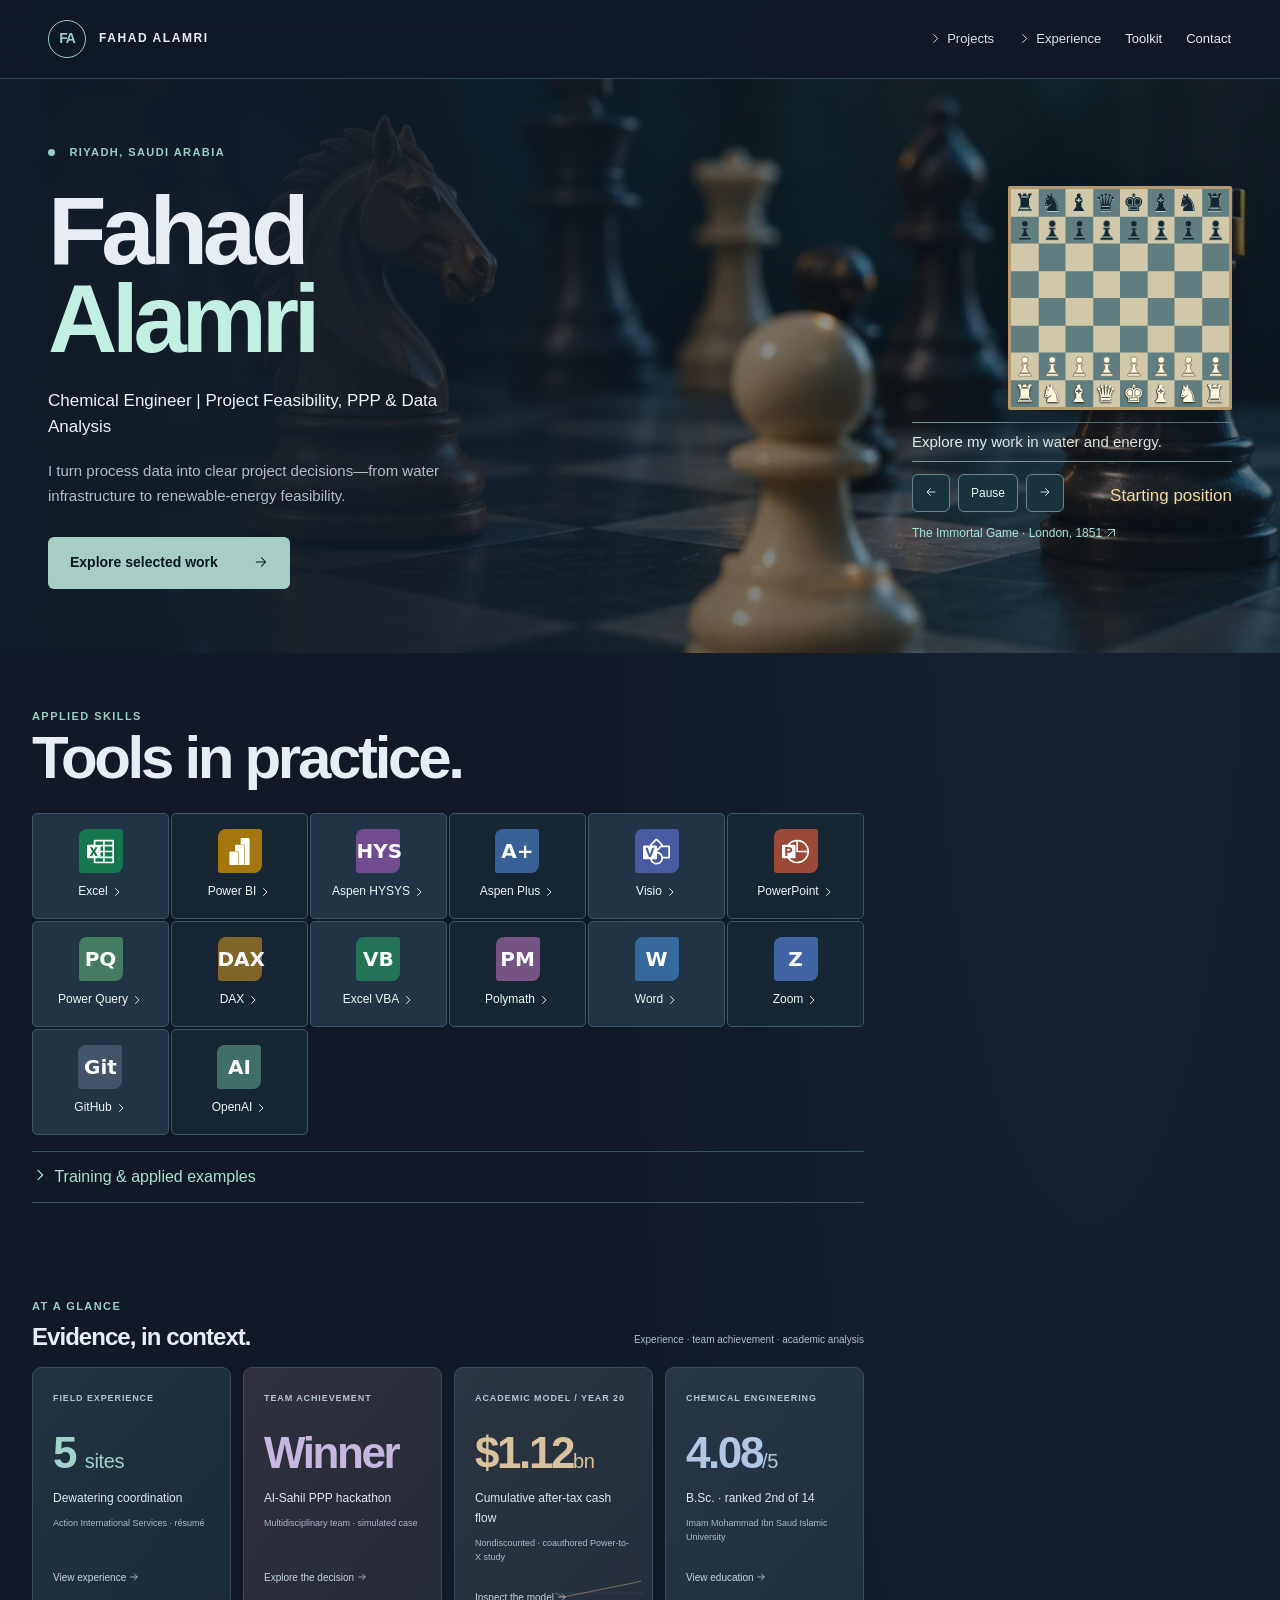
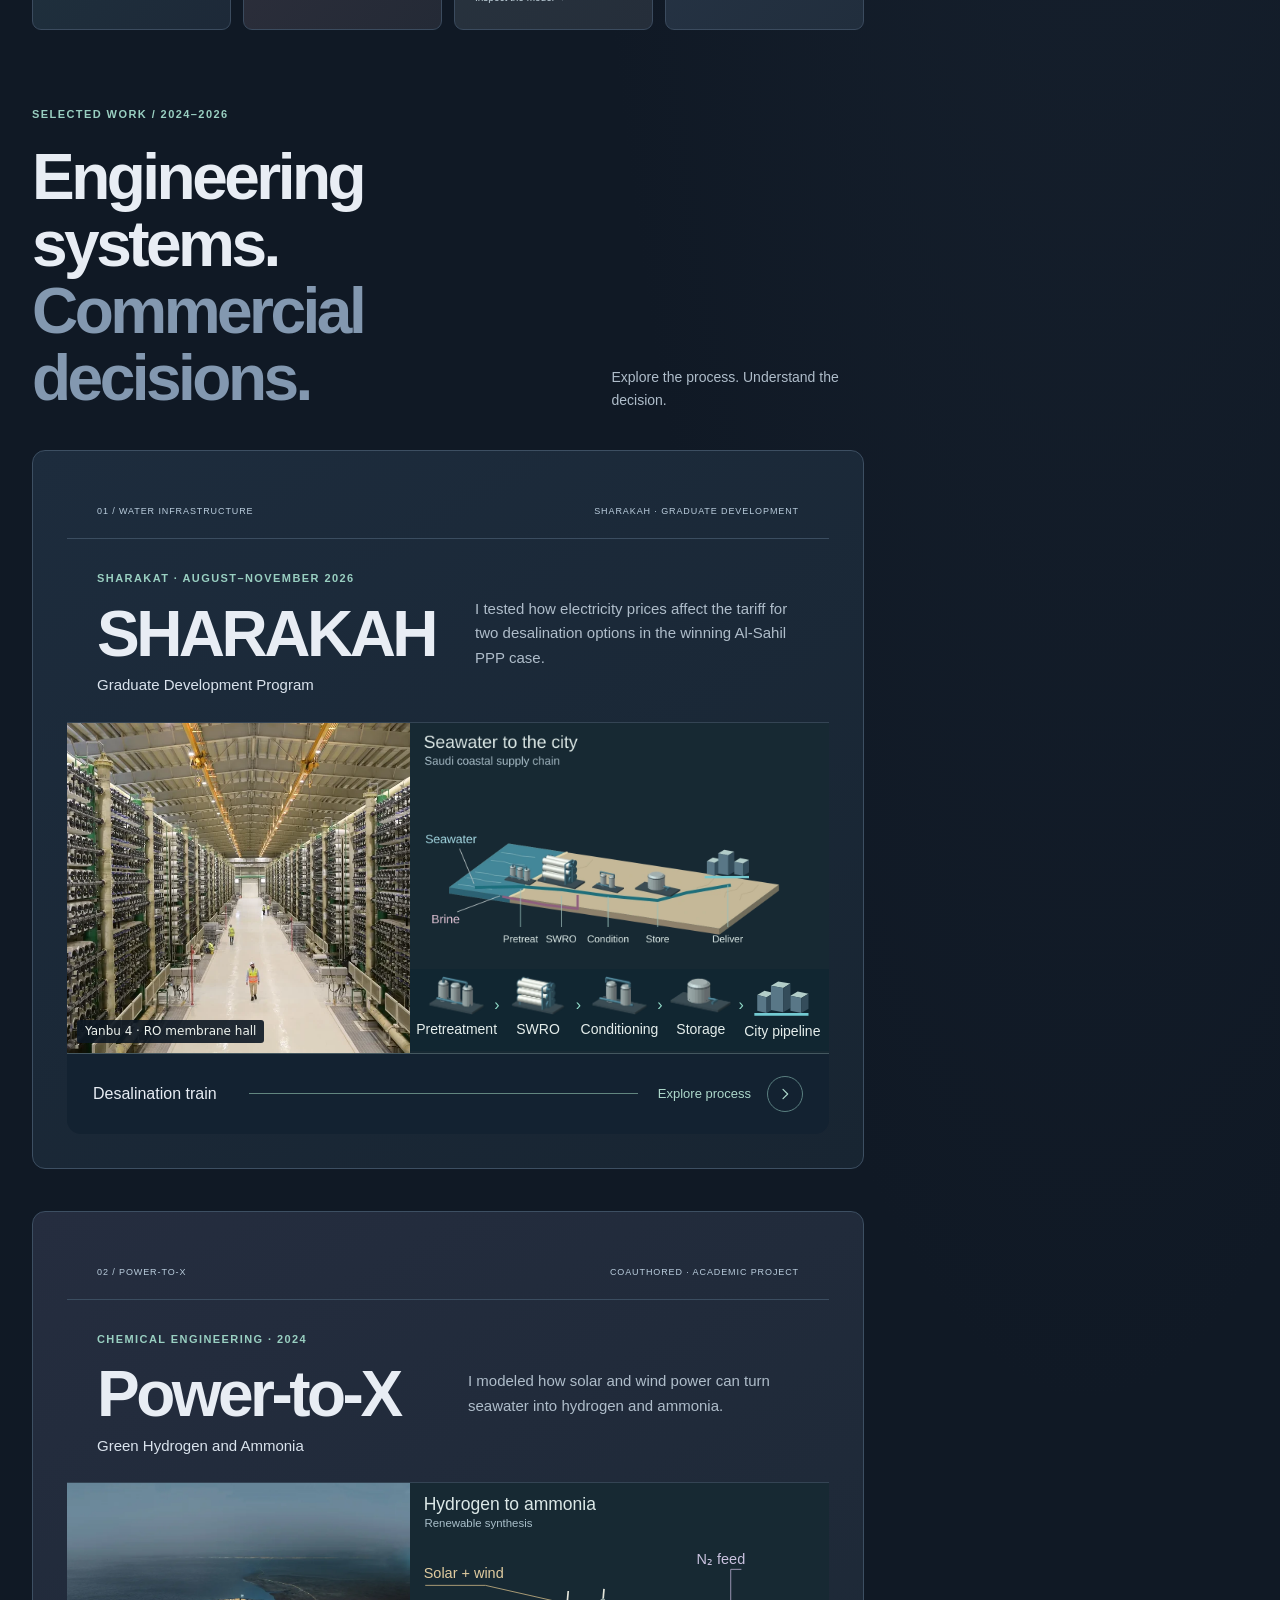
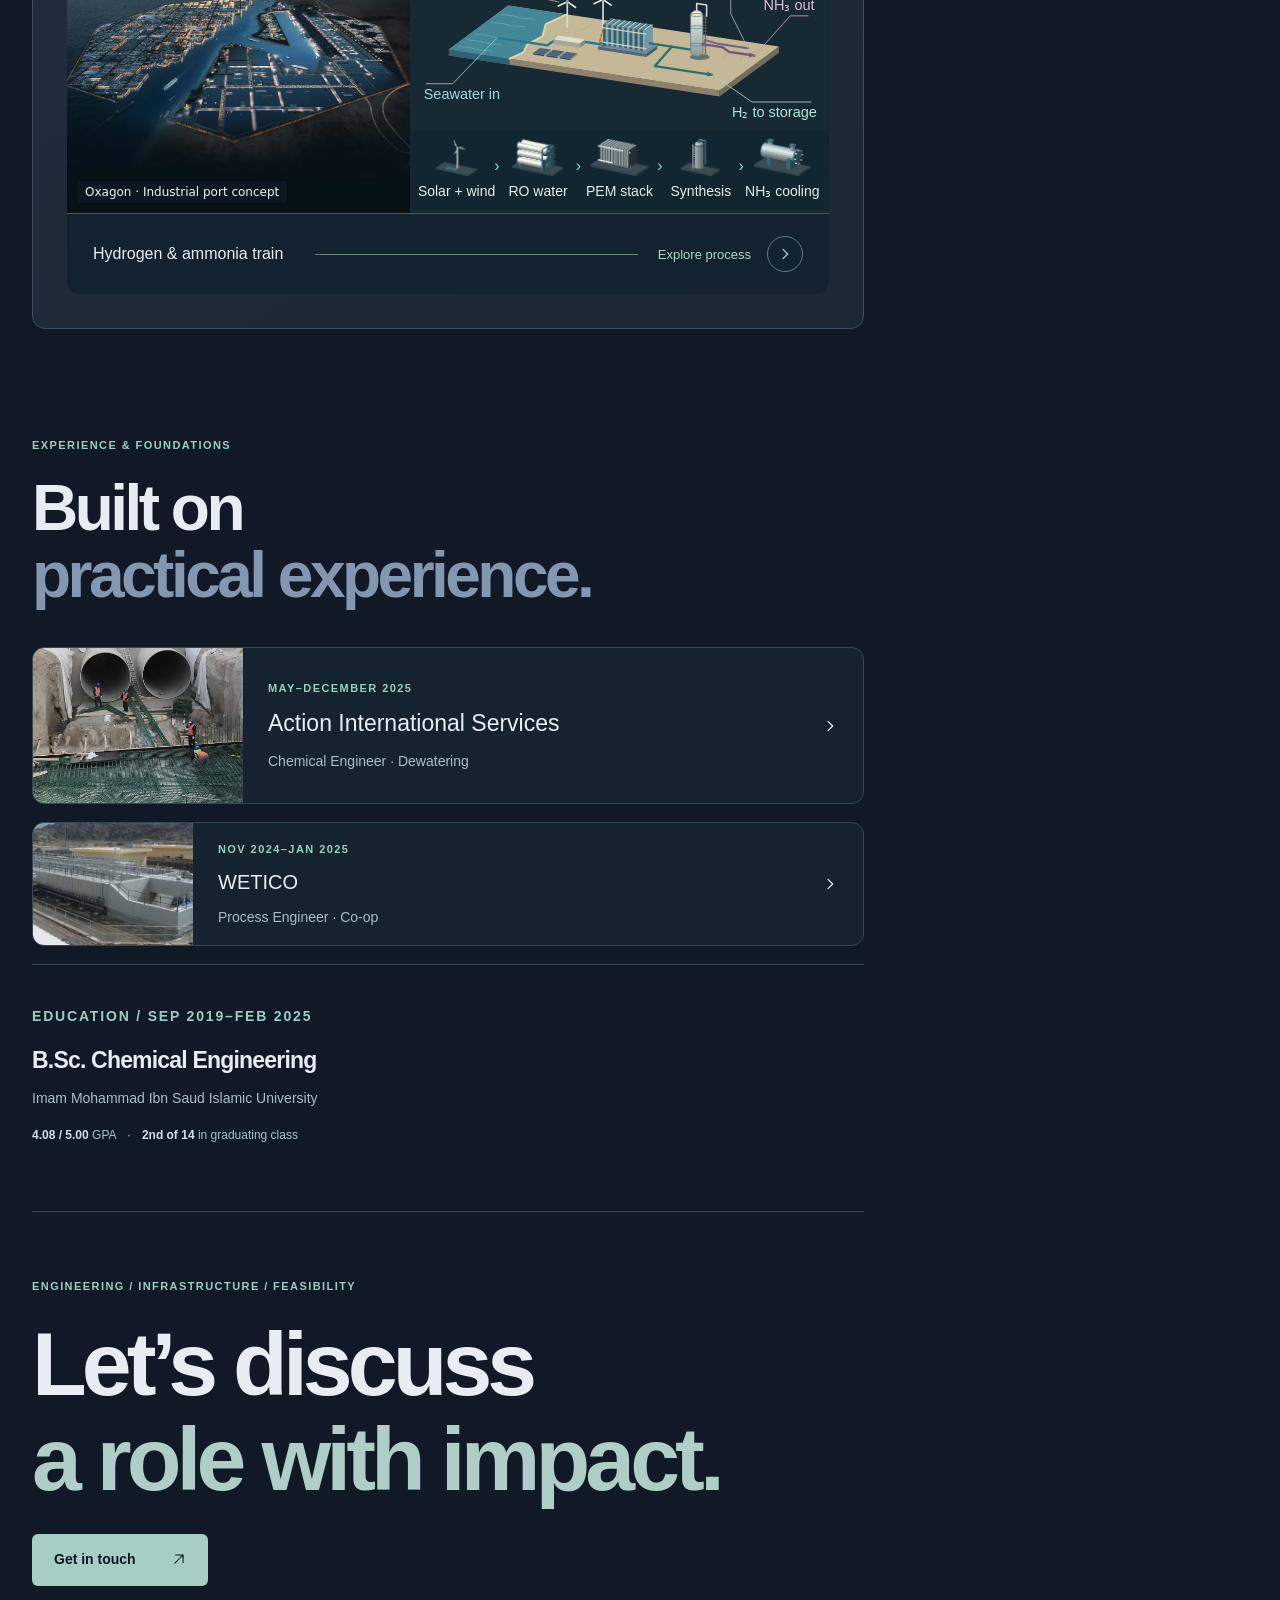
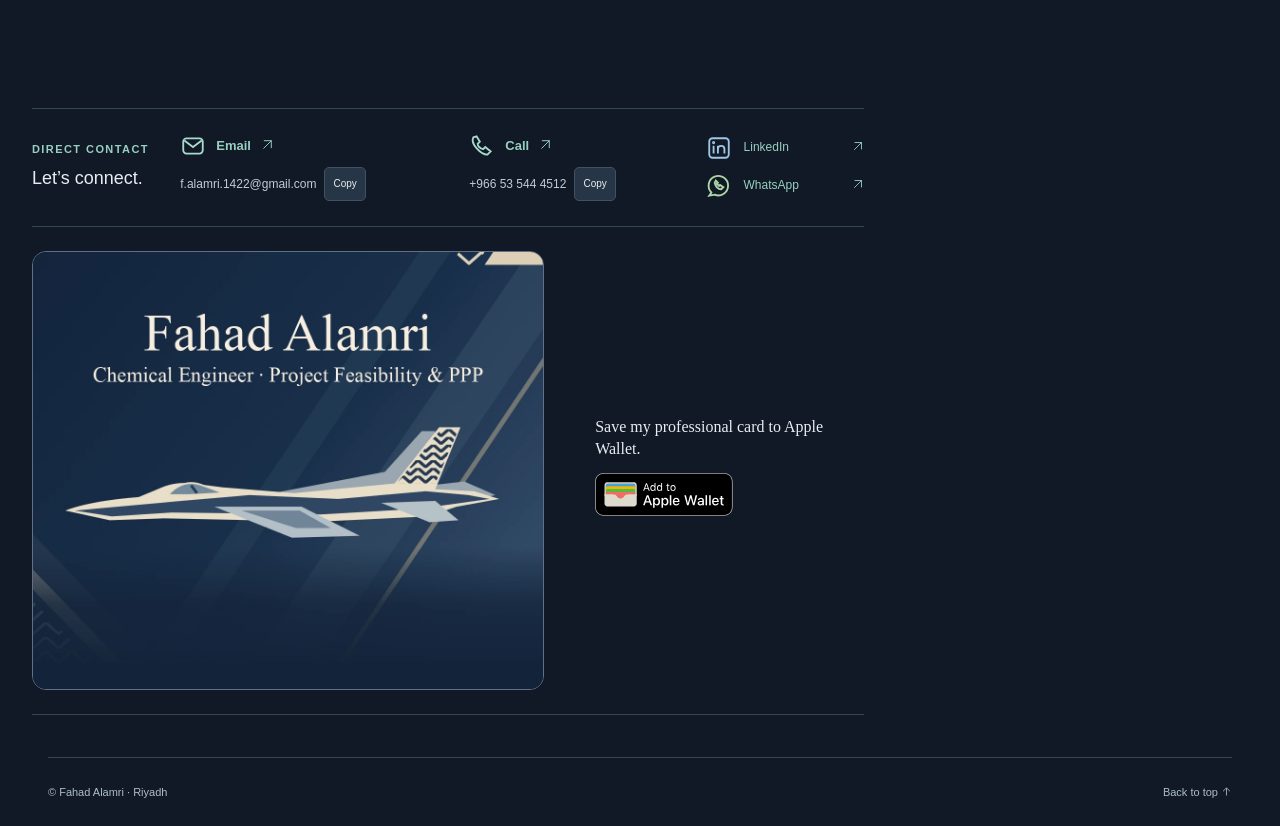
==== commit 10429cae: "Use official project imagery and match the website card to Apple Wallet" ====
--- a/portfolio/index.html
+++ b/portfolio/index.html
@@ -1,23 +1,25 @@
 <!DOCTYPE html>
 
-<html lang="en"><head><script src="../assets/js/site-config.js"></script><meta charset="utf-8"/><meta content="width=device-width,initial-scale=1,viewport-fit=cover" name="viewport"/><meta content="#080f1a" name="theme-color"/><meta content="Fahad Alamri — chemical engineering, water infrastructure, PPP and project feasibility. Explore selected work and interactive case models." name="description"/><title>Fahad Alamri | Portfolio</title><link href="../assets/css/portfolio.css" rel="stylesheet"/><script defer="" src="../assets/js/explorers.js"></script><link href="../assets/css/executive.css" rel="stylesheet"/><script defer="" src="../assets/study/equipment.js"></script><link href="../assets/icons/knight-180.png" rel="apple-touch-icon" sizes="180x180"/><link href="../assets/icons/favicon-32.png?v=fa2" rel="icon" sizes="32x32" type="image/png"/><link href="../assets/icons/favicon.svg?v=fa2" rel="icon" sizes="any" type="image/svg+xml"/><link href="../site.webmanifest?v=knight1" rel="manifest"/><meta content="Fahad Alamri" name="apple-mobile-web-app-title"/><meta content="website" property="og:type"/><meta content="Fahad Alamri" property="og:site_name"/><meta content="Engineering, infrastructure &amp; feasibility" property="og:title"/><meta content="Explore Fahad Alamri’s work in water infrastructure, PPP feasibility and Power-to-X through interactive process maps and case models." property="og:description"/><meta content="https://fahad-alamri-e.github.io/F.A-Portfolio/" property="og:url"/><meta content="https://fahad-alamri-e.github.io/F.A-Portfolio/assets/atlas/chess-1024.webp" property="og:image"/><meta content="1024" property="og:image:width"/><meta content="508" property="og:image:height"/><meta content="Chess pieces on a board in midgame" property="og:image:alt"/><meta content="summary_large_image" name="twitter:card"/><meta content="Fahad Alamri · Engineering &amp; Feasibility" name="twitter:title"/><meta content="https://fahad-alamri-e.github.io/F.A-Portfolio/assets/atlas/chess-1024.webp" name="twitter:image"/><link href="../assets/css/motion.css" rel="stylesheet"/><script defer="" src="../assets/atlas/models.js"></script><link rel="stylesheet" href="../assets/atlas/coastal.css"><link rel="stylesheet" href="../assets/study/refined.css?v=project-photos2"><script defer src="../assets/study/refined.js?v=menu1"></script><link rel="stylesheet" href="../assets/wallet/card.css?v=knight1">
+<html lang="en"><head><script src="../assets/js/site-config.js"></script><meta charset="utf-8"/><meta content="width=device-width,initial-scale=1,viewport-fit=cover" name="viewport"/><meta content="#080f1a" name="theme-color"/><meta content="Fahad Alamri — chemical engineering, water infrastructure, PPP and project feasibility. Explore selected work and interactive case models." name="description"/><title>Fahad Alamri | Portfolio</title><link href="../assets/css/portfolio.css" rel="stylesheet"/><script defer="" src="../assets/js/explorers.js"></script><link href="../assets/css/executive.css" rel="stylesheet"/><script defer="" src="../assets/study/equipment.js"></script><link href="../assets/icons/knight-180.png" rel="apple-touch-icon" sizes="180x180"/><link href="../assets/icons/favicon-32.png?v=fa2" rel="icon" sizes="32x32" type="image/png"/><link href="../assets/icons/favicon.svg?v=fa2" rel="icon" sizes="any" type="image/svg+xml"/><link href="../site.webmanifest?v=knight1" rel="manifest"/><meta content="Fahad Alamri" name="apple-mobile-web-app-title"/><meta content="website" property="og:type"/><meta content="Fahad Alamri" property="og:site_name"/><meta content="Engineering, infrastructure &amp; feasibility" property="og:title"/><meta content="Explore Fahad Alamri’s work in water infrastructure, PPP feasibility and Power-to-X through interactive process maps and case models." property="og:description"/><meta content="https://fahad-alamri-e.github.io/F.A-Portfolio/" property="og:url"/><meta content="https://fahad-alamri-e.github.io/F.A-Portfolio/assets/atlas/chess-1024.webp" property="og:image"/><meta content="1024" property="og:image:width"/><meta content="508" property="og:image:height"/><meta content="Chess pieces on a board in midgame" property="og:image:alt"/><meta content="summary_large_image" name="twitter:card"/><meta content="Fahad Alamri · Engineering &amp; Feasibility" name="twitter:title"/><meta content="https://fahad-alamri-e.github.io/F.A-Portfolio/assets/atlas/chess-1024.webp" name="twitter:image"/><link href="../assets/css/motion.css" rel="stylesheet"/><script defer="" src="../assets/atlas/models.js"></script><link rel="stylesheet" href="../assets/atlas/coastal.css"><link rel="stylesheet" href="../assets/study/refined.css?v=project-photos2"><script defer src="../assets/study/refined.js?v=menu1"></script><link rel="stylesheet" href="../assets/wallet/card.css?v=poster-art1">
 </head>
 <body id="top"><a class="skip" href="#main">Skip to content</a><div aria-hidden="true" class="scroll-object"><svg viewBox="0 0 300 300"><g fill="none" id="scroll-geometry" stroke="currentColor" stroke-width="1.5"><path d="m150 35 95 55v110l-95 55-95-55V90Zm0 0v110m95-55-95 55-95-55m95 55v110"></path><circle cx="150" cy="145" r="90"></circle><path d="M40 230Q90 60 150 145T260 60"></path></g><text fill="currentColor" font-size="18" id="scroll-equation" x="35" y="285">Σṁin − Σṁout = dM/dt</text></svg></div><header><a aria-label="Fahad Alamri, top" class="brand" href="#top"><span class="monogram">FA</span><span>FAHAD ALAMRI</span></a><button class="mobile-menu" type="button" aria-label="Open menu" aria-expanded="false" aria-controls="portfolio-nav"><svg class="ui-icon icon-menu" aria-hidden="true" focusable="false"><use href="../assets/study/navigation.svg#menu"></use></svg><svg class="ui-icon icon-close" aria-hidden="true" focusable="false"><use href="../assets/study/navigation.svg#close"></use></svg></button><nav id="portfolio-nav" aria-label="Main navigation"><details><summary><svg class="ui-icon icon-chevron" aria-hidden="true" focusable="false"><use href="../assets/study/navigation.svg#chevron"></use></svg>Projects</summary><div><a data-open-project href="#sharakah">Al-Sahil PPP</a><a data-open-project href="#power-to-x">Power-to-X</a></div></details><details><summary><svg class="ui-icon icon-chevron" aria-hidden="true" focusable="false"><use href="../assets/study/navigation.svg#chevron"></use></svg>Experience</summary><div><a href="#action">Action International</a><a href="#wetico">WETICO</a></div></details><a href="#toolkit">Toolkit</a><a href="#contact">Contact</a></nav></header>
 <main id="main"><section class="hero wrap match-hero"><div><p class="eyebrow"><span class="dot"></span> RIYADH, SAUDI ARABIA</p><h1>Fahad<br/><span>Alamri</span></h1><p class="headline">Chemical Engineer | Project Feasibility, PPP &amp; Data Analysis</p><p class="intro">I turn process data into clear project decisions—from water infrastructure to renewable-energy feasibility.</p><a class="button primary" href="#work">Explore selected work <span><svg class="ui-icon icon-right" aria-hidden="true" focusable="false"><use href="../assets/study/navigation.svg#right"></use></svg></span></a></div><aside class="replay"><div id="board" role="img" aria-label="Chess replay"></div><p class="hero-caption">Explore my work in water and energy.</p><div class="playbar"><button id="prev" aria-label="Previous move"><svg class="ui-icon icon-left" aria-hidden="true" focusable="false"><use href="../assets/study/navigation.svg#left"></use></svg></button><button id="toggle">Pause</button><button id="next" aria-label="Next move"><svg class="ui-icon icon-right" aria-hidden="true" focusable="false"><use href="../assets/study/navigation.svg#right"></use></svg></button><output id="notation"></output></div><a class="game-credit" href="https://www.chessworld.net/chessclubs/openingguide/immortal-game.asp">The Immortal Game · London, 1851 <svg class="ui-icon icon-external" aria-hidden="true" focusable="false"><use href="../assets/study/navigation.svg#external"></use></svg></a></aside></section>
 <section class="wrap workshop" id="toolkit"><p class="eyebrow">APPLIED SKILLS</p><h2>Tools in practice.</h2><div class="toolgrid"></div><details class="training-note" id="training"><summary><svg class="ui-icon icon-chevron" aria-hidden="true" focusable="false"><use href="../assets/study/navigation.svg#chevron"></use></svg>Training &amp; applied examples</summary><p>PPP, contract and procurement management, and financial modeling with Excel and Power BI.</p><p>Five Zoom sessions covered Excel, Power BI, data analysis, reporting and dashboards.</p><dl><dt>Transactions tracker</dt><dd>Excel VBA timestamps, row controls and monthly status totals.</dd><dt>Workplace risk</dt><dd>A 5 × 5 likelihood–severity matrix for comparing initial and residual risk.</dd><dt>AI providers</dt><dd>OpenAI · Anthropic · Google</dd></dl></details></section><section aria-labelledby="snapshot-title" class="executive wrap"><div class="dashboard-top"><div><p class="eyebrow">AT A GLANCE</p><h2 id="snapshot-title">Evidence, in context.</h2></div><p>Experience · team achievement · academic analysis</p></div><div class="bento"><a class="bento-card experience-proof" href="#experience"><span class="micro-label">FIELD EXPERIENCE</span><strong>5 <small>sites</small></strong><p>Dewatering coordination</p><span class="source-note">Action International Services · résumé</span><span class="card-link">View experience <svg class="ui-icon icon-right" aria-hidden="true" focusable="false"><use href="../assets/study/navigation.svg#right"></use></svg></span></a><a class="bento-card award-proof" href="#sharakah"><span class="micro-label">TEAM ACHIEVEMENT</span><strong>Winner</strong><p>Al-Sahil PPP hackathon</p><span class="source-note">Multidisciplinary team · simulated case</span><span class="card-link">Explore the decision <svg class="ui-icon icon-right" aria-hidden="true" focusable="false"><use href="../assets/study/navigation.svg#right"></use></svg></span></a><a class="bento-card model-proof" href="#power-to-x"><span class="micro-label">ACADEMIC MODEL / YEAR 20</span><strong>$1.12<small>bn</small></strong><p>Cumulative after-tax cash flow</p><span class="source-note">Nondiscounted · coauthored Power-to-X study</span><svg aria-hidden="true" class="mini-trend" viewBox="0 0 230 45"><path class="zero" d="M0 32.70H230"></path><path d="M0.00,32.78 11.00,37.69 22.00,43.00 33.00,40.78 44.00,38.55 55.00,36.33 66.00,34.11 77.00,31.88 88.00,29.66 99.00,27.44 110.00,25.21 121.00,22.99 132.00,20.77 143.00,18.54 154.00,16.32 165.00,14.10 176.00,11.87 187.00,9.65 198.00,7.43 209.00,5.20 220.00,2.00"></path></svg><span class="card-link">Inspect the model <svg class="ui-icon icon-right" aria-hidden="true" focusable="false"><use href="../assets/study/navigation.svg#right"></use></svg></span></a><a class="bento-card education-proof" href="#education"><span class="micro-label">CHEMICAL ENGINEERING</span><strong>4.08<small>/5</small></strong><p>B.Sc. · ranked 2nd of 14</p><span class="source-note">Imam Mohammad Ibn Saud Islamic University</span><span class="card-link">View education <svg class="ui-icon icon-right" aria-hidden="true" focusable="false"><use href="../assets/study/navigation.svg#right"></use></svg></span></a></div></section>
 <section class="work wrap" id="work"><div class="section-heading"><div><p class="eyebrow">SELECTED WORK / 2024–2026</p><h2>Engineering systems.<br/><span class="muted">Commercial decisions.</span></h2></div><p>Explore the process. Understand the decision.</p></div>
 <article class="project water" id="sharakah"><div class="project-overline"><span>01 / WATER INFRASTRUCTURE</span><span>SHARAKAH · GRADUATE DEVELOPMENT</span></div><div class="project-intro"><div><p class="eyebrow">SHARAKAT · AUGUST–NOVEMBER 2026</p><h3>SHARAKAH</h3><p class="subtitle">Graduate Development Program</p></div><div><p>I tested how electricity prices affect the tariff for two desalination options in the winning Al-Sahil PPP case.</p><div class="tags"><span>PPP feasibility</span><span>Excel modeling</span><span>Power BI</span></div></div></div>
-<details class="project-expand" id="water-case"><summary class="project-cover"><span class="cover-media"><img loading="lazy" decoding="async" width="960" height="720" src="../assets/atlas/el-prat-960.webp" srcset="../assets/atlas/el-prat-480.webp 480w, ../assets/atlas/el-prat-960.webp 960w" sizes="(max-width:650px) 94vw, 540px" alt="Reverse osmosis pressure vessels and feed piping inside the El Prat desalination plant."><span class="photo-caption">El Prat · Membrane hall</span></span><span class="cover-sculpture"><span class="model-viewport"><img width="550" height="320" loading="lazy" decoding="async" src="../assets/study/supply-view.webp" alt="Saudi coastal concept showing seawater entering a reverse-osmosis membrane rack, treated water delivery and brine discharge."></span><span class="plant-line"><span><img src="../assets/study/pretreat.svg" loading="lazy" alt=""><b>Pretreatment</b></span><span><img src="../assets/study/membrane.svg" loading="lazy" alt=""><b>SWRO</b></span><span><img src="../assets/study/finish.svg" loading="lazy" alt=""><b>Conditioning</b></span><span><img src="../assets/study/delivery.svg" loading="lazy" alt=""><b>Storage</b></span><span><img src="../assets/study/city.svg" loading="lazy" alt=""><b>City pipeline</b></span></span></span><span class="cover-footer"><span>Desalination train</span><span class="cover-action"><span class="closed-word">Explore process</span><span class="open-word">Close process</span><b aria-hidden="true" class="plus"><svg class="ui-icon icon-chevron" aria-hidden="true" focusable="false"><use href="../assets/study/navigation.svg#chevron"></use></svg></b></span></span></summary><div class="project-interior"><section class="scene-reading"><h4>Seawater reverse osmosis</h4><p>Pressurized seawater passes through a membrane bank. The permeate goes to conditioning, storage and delivery to the off-taker. The concentrate carries the rejected salt.</p><details class="scene-notes"><summary><svg class="ui-icon icon-chevron" aria-hidden="true" focusable="false"><use href="../assets/study/navigation.svg#chevron"></use></svg>Explore the Saudi setting &amp; streams</summary><img class="country-view" loading="lazy" width="560" height="335" src="../assets/atlas/saudi-coast.svg" alt="Saudi Arabia between the Red Sea to the west and the Arabian Gulf to the east."><p><a href="https://energyrecovery.com/pressure-exchangers/high-pressure-px/">High-pressure PX equipment reference <svg class="ui-icon icon-external" aria-hidden="true" focusable="false"><use href="../assets/study/navigation.svg#external"></use></svg></a></p><p>The Saudi Water Academy supply-chain reference connects production, transmission, storage and distribution. The Al-Sahil case focuses on production and delivery to the off-taker.</p><p>Saudi Arabia provides the geographic reference. The scene illustrates a coastal concept and represents no specific site.</p><p>Reference photograph · <a href="https://commons.wikimedia.org/wiki/File:Reverse_osmosis_desalination_plant.JPG">El Prat · Membrane hall by James Grellier <svg class="ui-icon icon-external" aria-hidden="true" focusable="false"><use href="../assets/study/navigation.svg#external"></use></svg></a>. <a href="https://creativecommons.org/licenses/by-sa/3.0/">CC BY-SA 3.0 <svg class="ui-icon icon-external" aria-hidden="true" focusable="false"><use href="../assets/study/navigation.svg#external"></use></svg></a>. Cropped and resized.</p></details></section><div class="project-proof"><div><span>CHALLENGE</span><p>Choose a desalination option for a simulated PPP.</p></div><div><span>MY WORK</span><p><strong>Excel electricity-price sensitivity</strong> on water tariffs.</p></div><div><span>TEAM OUTCOME</span><p><strong>Recommended A · won the hackathon.</strong></p></div></div><section aria-label="Interactive water process" class="process-explorer" data-process="water" id="water-process"><div class="diagram-heading"><div><p class="eyebrow">INTERACTIVE PROCESS MAP</p><h4>From seawater to the off-taker.</h4></div></div><div aria-label="Desalination option" class="option-switch" role="group"><button aria-pressed="true" data-option="a" type="button">A · Conventional SWRO</button><button aria-pressed="false" data-option="b" type="button">B · Expanded modular SWRO</button></div><div class="stream-legend"><span class="legend-water">Water</span><span class="legend-energy">Electricity / recovered energy</span><span class="legend-brine">Concentrate</span></div><p class="map-hint">Select equipment to see its role.</p><div class="process-canvas"><svg aria-label="water process, select equipment for details" class="technical-svg desktop-flow" role="group" viewBox="0 0 1110 550" xmlns="http://www.w3.org/2000/svg"><defs><marker id="water-d-water" markerHeight="7" markerWidth="7" orient="auto" refX="6" refY="3.5"><path d="M0 0 7 3.5 0 7Z" fill="#8bc9df"></path></marker><marker id="water-d-energy" markerHeight="7" markerWidth="7" orient="auto" refX="6" refY="3.5"><path d="M0 0 7 3.5 0 7Z" fill="#d9b889"></path></marker><marker id="water-d-hydrogen" markerHeight="7" markerWidth="7" orient="auto" refX="6" refY="3.5"><path d="M0 0 7 3.5 0 7Z" fill="#91c9bc"></path></marker><marker id="water-d-nitrogen" markerHeight="7" markerWidth="7" orient="auto" refX="6" refY="3.5"><path d="M0 0 7 3.5 0 7Z" fill="#aaa8d8"></path></marker><marker id="water-d-product" markerHeight="7" markerWidth="7" orient="auto" refX="6" refY="3.5"><path d="M0 0 7 3.5 0 7Z" fill="#c5aad5"></path></marker><marker id="water-d-brine" markerHeight="7" markerWidth="7" orient="auto" refX="6" refY="3.5"><path d="M0 0 7 3.5 0 7Z" fill="#b397a8"></path></marker></defs><path class="pipe water" d="M180 269H203" data-stream="water" fill="none" marker-end="url(#water-d-water)" stroke="#8bc9df" stroke-width="2"></path><path class="flow-pulse" d="M180 269H203" data-stream="water" fill="none" stroke="#8bc9df" stroke-width="3"></path><path class="pipe water" d="M360 269H383" data-stream="water" fill="none" marker-end="url(#water-d-water)" stroke="#8bc9df" stroke-width="2"></path><path class="flow-pulse" d="M360 269H383" data-stream="water" fill="none" stroke="#8bc9df" stroke-width="3"></path><path class="pipe water" d="M540 269H563" data-stream="water" fill="none" marker-end="url(#water-d-water)" stroke="#8bc9df" stroke-width="2"></path><path class="flow-pulse" d="M540 269H563" data-stream="water" fill="none" stroke="#8bc9df" stroke-width="3"></path><path class="pipe water" d="M720 269H743" data-stream="water" fill="none" marker-end="url(#water-d-water)" stroke="#8bc9df" stroke-width="2"></path><path class="flow-pulse" d="M720 269H743" data-stream="water" fill="none" stroke="#8bc9df" stroke-width="3"></path><path class="pipe water" d="M900 269H923" data-stream="water" fill="none" marker-end="url(#water-d-water)" stroke="#8bc9df" stroke-width="2"></path><path class="flow-pulse" d="M900 269H923" data-stream="water" fill="none" stroke="#8bc9df" stroke-width="3"></path><path class="pipe energy" d="M465 148V213" data-stream="energy" fill="none" marker-end="url(#water-d-energy)" stroke="#d9b889" stroke-width="2"></path><path class="flow-pulse" d="M465 148V213" data-stream="energy" fill="none" stroke="#d9b889" stroke-width="3"></path><path class="pipe brine" d="M645 318V393" data-stream="brine" fill="none" marker-end="url(#water-d-brine)" stroke="#b397a8" stroke-width="2"></path><path class="flow-pulse" d="M645 318V393" data-stream="brine" fill="none" stroke="#b397a8" stroke-width="3"></path><path class="pipe brine" d="M720 449H923" data-stream="brine" fill="none" marker-end="url(#water-d-brine)" stroke="#b397a8" stroke-width="2"></path><path class="flow-pulse" d="M720 449H923" data-stream="brine" fill="none" stroke="#b397a8" stroke-width="3"></path><path class="pipe energy" d="M570 449H465V325" data-stream="energy" fill="none" marker-end="url(#water-d-energy)" stroke="#d9b889" stroke-width="2"></path><path class="flow-pulse" d="M570 449H465V325" data-stream="energy" fill="none" stroke="#d9b889" stroke-width="3"></path><text class="flow-note" x="30" y="190">SEAWATER</text><text class="flow-note" x="750" y="365">PERMEATE → POTABLE WATER</text><g aria-label="Seawater intake: show process details" class="equipment" data-unit="intake" role="button" style="--unit:#8bc9df" tabindex="0" transform="translate(30,220)"><rect class="equipment-hit" width="150" height="98" rx="8"/><image href="../assets/study/intake.svg" x="18" width="110" height="55"/><text class="unit-title" x="12" y="64">Seawater intake</text><text class="unit-sub" x="12" y="83">Source water</text></g><g aria-label="Pretreatment: show process details" class="equipment" data-unit="pretreat" role="button" style="--unit:#8bc9df" tabindex="0" transform="translate(210,220)"><rect class="equipment-hit" width="150" height="98" rx="8"/><image href="../assets/study/pretreat.svg" x="18" width="110" height="55"/><text class="unit-title" x="12" y="64">Pretreatment</text><text class="unit-sub" x="12" y="83">Protect membranes</text></g><g aria-label="High-pressure pump: show process details" class="equipment" data-unit="pressure" role="button" style="--unit:#d9b889" tabindex="0" transform="translate(390,220)"><rect class="equipment-hit" width="150" height="98" rx="8"/><image href="../assets/study/pressure.svg" x="18" width="110" height="55"/><text class="unit-title" x="12" y="64">High-pressure pump</text><text class="unit-sub" x="12" y="83">Drive separation</text></g><g aria-label="SWRO membranes: show process details" class="equipment" data-unit="membrane"" role="button" style="--unit:#8bc9df" tabindex="0" transform="translate(570,220)"><rect class="equipment-hit" width="150" height="98" rx="8"/><image href="../assets/study/membrane.svg" x="18" width="110" height="55"/><text class="unit-title" x="12" y="64">SWRO membranes</text><text class="unit-sub" x="12" y="83">Salt separation</text></g><g aria-label="Post-treatment: show process details" class="equipment" data-unit="finish" role="button" style="--unit:#8bc9df" tabindex="0" transform="translate(750,220)"><rect class="equipment-hit" width="150" height="98" rx="8"/><image href="../assets/study/finish.svg" x="18" width="110" height="55"/><text class="unit-title" x="12" y="64">Post-treatment</text><text class="unit-sub" x="12" y="83">Water quality</text></g><g aria-label="Storage &amp; delivery: show process details" class="equipment" data-unit="delivery" role="button" style="--unit:#c5aad5" tabindex="0" transform="translate(930,220)"><rect class="equipment-hit" width="150" height="98" rx="8"/><image href="../assets/study/delivery.svg" x="18" width="110" height="55"/><text class="unit-title" x="12" y="64">Storage &amp; delivery</text><text class="unit-sub" x="12" y="83">Off-taker interface</text></g><g aria-label="Electricity supply: show process details" class="equipment" data-unit="power" role="button" style="--unit:#d9b889" tabindex="0" transform="translate(390,50)"><rect class="equipment-hit" width="150" height="98" rx="8"/><image href="../assets/study/power.svg" x="18" width="110" height="55"/><text class="unit-title" x="12" y="64">Electricity supply</text><text class="unit-sub" x="12" y="83">Tariff sensitivity</text></g><g aria-label="Energy recovery: show process details" class="equipment" data-unit="recovery" role="button" style="--unit:#d9b889" tabindex="0" transform="translate(570,400)"><rect class="equipment-hit" width="150" height="98" rx="8"/><image href="../assets/study/recovery.svg" x="18" width="110" height="55"/><text class="unit-title" x="12" y="64">Energy recovery</text><text class="unit-sub" x="12" y="83">Recover brine pressure</text></g><g aria-label="Concentrate outfall: show process details" class="equipment" data-unit="outfall" role="button" style="--unit:#b397a8" tabindex="0" transform="translate(930,400)"><rect class="equipment-hit" width="150" height="98" rx="8"/><image href="../assets/study/outfall.svg" x="18" width="110" height="55"/><text class="unit-title" x="12" y="64">Concentrate outfall</text><text class="unit-sub" x="12" y="83">Environmental controls</text></g></svg><svg aria-label="water process, select equipment for details" class="technical-svg mobile-flow" role="group" viewBox="0 0 455 930" xmlns="http://www.w3.org/2000/svg"><defs><marker id="water-m-water" markerHeight="7" markerWidth="7" orient="auto" refX="6" refY="3.5"><path d="M0 0 7 3.5 0 7Z" fill="#8bc9df"></path></marker><marker id="water-m-energy" markerHeight="7" markerWidth="7" orient="auto" refX="6" refY="3.5"><path d="M0 0 7 3.5 0 7Z" fill="#d9b889"></path></marker><marker id="water-m-hydrogen" markerHeight="7" markerWidth="7" orient="auto" refX="6" refY="3.5"><path d="M0 0 7 3.5 0 7Z" fill="#91c9bc"></path></marker><marker id="water-m-nitrogen" markerHeight="7" markerWidth="7" orient="auto" refX="6" refY="3.5"><path d="M0 0 7 3.5 0 7Z" fill="#aaa8d8"></path></marker><marker id="water-m-product" markerHeight="7" markerWidth="7" orient="auto" refX="6" refY="3.5"><path d="M0 0 7 3.5 0 7Z" fill="#c5aad5"></path></marker><marker id="water-m-brine" markerHeight="7" markerWidth="7" orient="auto" refX="6" refY="3.5"><path d="M0 0 7 3.5 0 7Z" fill="#b397a8"></path></marker></defs><path class="pipe water" d="M185 99H238" data-stream="water" fill="none" marker-end="url(#water-m-water)" stroke="#8bc9df" stroke-width="2"></path><path class="flow-pulse" d="M185 99H238" data-stream="water" fill="none" stroke="#8bc9df" stroke-width="3"></path><path class="pipe water" d="M320 148V190H110V223" data-stream="water" fill="none" marker-end="url(#water-m-water)" stroke="#8bc9df" stroke-width="2"></path><path class="flow-pulse" d="M320 148V190H110V223" data-stream="water" fill="none" stroke="#8bc9df" stroke-width="3"></path><path class="pipe water" d="M185 279H238" data-stream="water" fill="none" marker-end="url(#water-m-water)" stroke="#8bc9df" stroke-width="2"></path><path class="flow-pulse" d="M185 279H238" data-stream="water" fill="none" stroke="#8bc9df" stroke-width="3"></path><path class="pipe water" d="M320 328V370H110V403" data-stream="water" fill="none" marker-end="url(#water-m-water)" stroke="#8bc9df" stroke-width="2"></path><path class="flow-pulse" d="M320 328V370H110V403" data-stream="water" fill="none" stroke="#8bc9df" stroke-width="3"></path><path class="pipe water" d="M185 459H238" data-stream="water" fill="none" marker-end="url(#water-m-water)" stroke="#8bc9df" stroke-width="2"></path><path class="flow-pulse" d="M185 459H238" data-stream="water" fill="none" stroke="#8bc9df" stroke-width="3"></path><path class="pipe energy" d="M35 639H15V279H28" data-stream="energy" fill="none" marker-end="url(#water-m-energy)" stroke="#d9b889" stroke-width="2"></path><path class="flow-pulse" d="M35 639H15V279H28" data-stream="energy" fill="none" stroke="#d9b889" stroke-width="3"></path><path class="pipe brine" d="M395 279H430V560H320V583" data-stream="brine" fill="none" marker-end="url(#water-m-brine)" stroke="#b397a8" stroke-width="2"></path><path class="flow-pulse" d="M395 279H430V560H320V583" data-stream="brine" fill="none" stroke="#b397a8" stroke-width="3"></path><path class="pipe brine" d="M320 688V763" data-stream="brine" fill="none" marker-end="url(#water-m-brine)" stroke="#b397a8" stroke-width="2"></path><path class="flow-pulse" d="M320 688V763" data-stream="brine" fill="none" stroke="#b397a8" stroke-width="3"></path><path class="pipe energy" d="M245 639H220V350H110V335" data-stream="energy" fill="none" marker-end="url(#water-m-energy)" stroke="#d9b889" stroke-width="2"></path><path class="flow-pulse" d="M245 639H220V350H110V335" data-stream="energy" fill="none" stroke="#d9b889" stroke-width="3"></path><text class="flow-note" x="35" y="30">SEAWATER</text><text class="flow-note" x="35" y="390">PERMEATE</text><g aria-label="Seawater intake: show process details" class="equipment" data-unit="intake" role="button" style="--unit:#8bc9df" tabindex="0" transform="translate(35,50)"><rect class="equipment-hit" width="150" height="98" rx="8"/><image href="../assets/study/intake.svg" x="18" width="110" height="55"/><text class="unit-title" x="12" y="64">Seawater intake</text><text class="unit-sub" x="12" y="83">Source water</text></g><g aria-label="Pretreatment: show process details" class="equipment" data-unit="pretreat" role="button" style="--unit:#8bc9df" tabindex="0" transform="translate(245,50)"><rect class="equipment-hit" width="150" height="98" rx="8"/><image href="../assets/study/pretreat.svg" x="18" width="110" height="55"/><text class="unit-title" x="12" y="64">Pretreatment</text><text class="unit-sub" x="12" y="83">Protect membranes</text></g><g aria-label="High-pressure pump: show process details" class="equipment" data-unit="pressure" role="button" style="--unit:#d9b889" tabindex="0" transform="translate(35,230)"><rect class="equipment-hit" width="150" height="98" rx="8"/><image href="../assets/study/pressure.svg" x="18" width="110" height="55"/><text class="unit-title" x="12" y="64">High-pressure pump</text><text class="unit-sub" x="12" y="83">Drive separation</text></g><g aria-label="SWRO membranes: show process details" class="equipment" data-unit="membrane"" role="button" style="--unit:#8bc9df" tabindex="0" transform="translate(245,230)"><rect class="equipment-hit" width="150" height="98" rx="8"/><image href="../assets/study/membrane.svg" x="18" width="110" height="55"/><text class="unit-title" x="12" y="64">SWRO membranes</text><text class="unit-sub" x="12" y="83">Salt separation</text></g><g aria-label="Post-treatment: show process details" class="equipment" data-unit="finish" role="button" style="--unit:#8bc9df" tabindex="0" transform="translate(35,410)"><rect class="equipment-hit" width="150" height="98" rx="8"/><image href="../assets/study/finish.svg" x="18" width="110" height="55"/><text class="unit-title" x="12" y="64">Post-treatment</text><text class="unit-sub" x="12" y="83">Water quality</text></g><g aria-label="Storage &amp; delivery: show process details" class="equipment" data-unit="delivery" role="button" style="--unit:#c5aad5" tabindex="0" transform="translate(245,410)"><rect class="equipment-hit" width="150" height="98" rx="8"/><image href="../assets/study/delivery.svg" x="18" width="110" height="55"/><text class="unit-title" x="12" y="64">Storage &amp; delivery</text><text class="unit-sub" x="12" y="83">Off-taker interface</text></g><g aria-label="Electricity supply: show process details" class="equipment" data-unit="power" role="button" style="--unit:#d9b889" tabindex="0" transform="translate(35,590)"><rect class="equipment-hit" width="150" height="98" rx="8"/><image href="../assets/study/power.svg" x="18" width="110" height="55"/><text class="unit-title" x="12" y="64">Electricity supply</text><text class="unit-sub" x="12" y="83">Tariff sensitivity</text></g><g aria-label="Energy recovery: show process details" class="equipment" data-unit="recovery" role="button" style="--unit:#d9b889" tabindex="0" transform="translate(245,590)"><rect class="equipment-hit" width="150" height="98" rx="8"/><image href="../assets/study/recovery.svg" x="18" width="110" height="55"/><text class="unit-title" x="12" y="64">Energy recovery</text><text class="unit-sub" x="12" y="83">Recover brine pressure</text></g><g aria-label="Concentrate outfall: show process details" class="equipment" data-unit="outfall" role="button" style="--unit:#b397a8" tabindex="0" transform="translate(245,770)"><rect class="equipment-hit" width="150" height="98" rx="8"/><image href="../assets/study/outfall.svg" x="18" width="110" height="55"/><text class="unit-title" x="12" y="64">Concentrate outfall</text><text class="unit-sub" x="12" y="83">Environmental controls</text></g></svg></div><div class="diagram-bottom"><div aria-live="polite" class="unit-inspector"><strong>Seawater intake</strong><p>The feed enters the treatment chain. Select a piece of equipment to explore its role and the decision it informs.</p></div><div class="process-readout"><span class="micro-label" id="water-option-label">OPTION A / CONVENTIONAL SWRO</span><div class="readout-values"><p><strong id="process-intensity">3.20</strong><span>kWh/m³ · electricity intensity</span></p><p><strong id="process-tariff">7.30</strong><span>SAR/m³ · at SAR 0.28/kWh</span></p></div><p id="option-note">Full capacity from the start; lower modeled full-cost tariff than fully expanded B.</p></div></div><details class="diagram-assumptions"><summary><svg class="ui-icon icon-chevron" aria-hidden="true" focusable="false"><use href="../assets/study/navigation.svg#chevron"></use></svg>Diagram scope &amp; assumptions</summary><p class="diagram-note">Illustrative SWRO process map, not a plant P&amp;ID. A and B share this treatment chain; their configuration and economics differ. The team also evaluated a thermal hybrid. Expanded B represents a full year after expansion acceptance.</p></details></section><details class="case"><summary><span>Program journey &amp; project notes</span><span aria-hidden="true" class="plus"><svg class="ui-icon icon-chevron" aria-hidden="true" focusable="false"><use href="../assets/study/navigation.svg#chevron"></use></svg></span></summary><div class="case-body"><div class="story-grid"><div><p class="eyebrow">THE LEARNING JOURNEY</p><h4>Seeing the whole project.</h4><p>I studied how technical feasibility, project finance, procurement, payment mechanisms, and risk allocation shaped decisions for the organization buying the water. Excel supported scenario modeling; Power BI training supported clear reporting.</p></div><div><p class="eyebrow">AL-SAHIL / SIMULATED PPP CASE</p><h4>A decision with trade-offs.</h4><p>Our team compared conventional seawater reverse osmosis, modular SWRO, and a thermal hybrid. I modeled the impact of electricity prices on water tariffs in Excel. Our multidisciplinary team evaluated the options, recommended Option A, and won the hackathon.</p><p>Option A offered full capacity from the start and remained cheaper than fully expanded Option B in the modeled comparison. Option B used less electricity per cubic metre.</p></div></div>
+<details class="project-expand" id="water-case"><summary class="project-cover"><span class="cover-media"><img loading="lazy" decoding="async" width="960" height="640" src="../assets/atlas/sharakat-yanbu-960.webp" srcset="../assets/atlas/sharakat-yanbu-480.webp 480w, ../assets/atlas/sharakat-yanbu-960.webp 960w" sizes="(max-width:650px) 94vw, 540px" alt="A technician walking between rows of reverse osmosis pressure vessels at the Yanbu 4 desalination plant."><span class="photo-caption">Yanbu 4 · RO membrane hall</span></span><span class="cover-sculpture"><span class="model-viewport"><img width="550" height="320" loading="lazy" decoding="async" src="../assets/study/supply-view.webp" alt="Saudi coastal concept showing seawater entering a reverse-osmosis membrane rack, treated water delivery and brine discharge."></span><span class="plant-line"><span><img src="../assets/study/pretreat.svg" loading="lazy" alt=""><b>Pretreatment</b></span><span><img src="../assets/study/membrane.svg" loading="lazy" alt=""><b>SWRO</b></span><span><img src="../assets/study/finish.svg" loading="lazy" alt=""><b>Conditioning</b></span><span><img src="../assets/study/delivery.svg" loading="lazy" alt=""><b>Storage</b></span><span><img src="../assets/study/city.svg" loading="lazy" alt=""><b>City pipeline</b></span></span></span><span class="cover-footer"><span>Desalination train</span><span class="cover-action"><span class="closed-word">Explore process</span><span class="open-word">Close process</span><b aria-hidden="true" class="plus"><svg class="ui-icon icon-chevron" aria-hidden="true" focusable="false"><use href="../assets/study/navigation.svg#chevron"></use></svg></b></span></span></summary><div class="project-interior"><section class="scene-reading"><h4>Seawater reverse osmosis</h4><p>Pressurized seawater passes through a membrane bank. The permeate goes to conditioning, storage and delivery to the off-taker. The concentrate carries the rejected salt.</p><details class="scene-notes"><summary><svg class="ui-icon icon-chevron" aria-hidden="true" focusable="false"><use href="../assets/study/navigation.svg#chevron"></use></svg>Explore the Saudi setting &amp; streams</summary><img class="country-view" loading="lazy" width="560" height="335" src="../assets/atlas/saudi-coast.svg" alt="Saudi Arabia between the Red Sea to the west and the Arabian Gulf to the east."><p><a href="https://energyrecovery.com/pressure-exchangers/high-pressure-px/">High-pressure PX equipment reference <svg class="ui-icon icon-external" aria-hidden="true" focusable="false"><use href="../assets/study/navigation.svg#external"></use></svg></a></p><p>The Saudi Water Academy supply-chain reference connects production, transmission, storage and distribution. The Al-Sahil case focuses on production and delivery to the off-taker.</p><p>Saudi Arabia provides the geographic reference. The scene illustrates a coastal concept and represents no specific site.</p><p>Yanbu 4’s reverse osmosis membrane hall is an engineering reference for the Al-Sahil case study. Photograph by <a href="https://www.sharakat.com.sa/company-portfolio/yanbu-4/">SHARAKAT <svg class="ui-icon icon-external" aria-hidden="true" focusable="false"><use href="../assets/study/navigation.svg#external"></use></svg></a>.</p></details></section><div class="project-proof"><div><span>CHALLENGE</span><p>Choose a desalination option for a simulated PPP.</p></div><div><span>MY WORK</span><p><strong>Excel electricity-price sensitivity</strong> on water tariffs.</p></div><div><span>TEAM OUTCOME</span><p><strong>Recommended A · won the hackathon.</strong></p></div></div><section aria-label="Interactive water process" class="process-explorer" data-process="water" id="water-process"><div class="diagram-heading"><div><p class="eyebrow">INTERACTIVE PROCESS MAP</p><h4>From seawater to the off-taker.</h4></div></div><div aria-label="Desalination option" class="option-switch" role="group"><button aria-pressed="true" data-option="a" type="button">A · Conventional SWRO</button><button aria-pressed="false" data-option="b" type="button">B · Expanded modular SWRO</button></div><div class="stream-legend"><span class="legend-water">Water</span><span class="legend-energy">Electricity / recovered energy</span><span class="legend-brine">Concentrate</span></div><p class="map-hint">Select equipment to see its role.</p><div class="process-canvas"><svg aria-label="water process, select equipment for details" class="technical-svg desktop-flow" role="group" viewBox="0 0 1110 550" xmlns="http://www.w3.org/2000/svg"><defs><marker id="water-d-water" markerHeight="7" markerWidth="7" orient="auto" refX="6" refY="3.5"><path d="M0 0 7 3.5 0 7Z" fill="#8bc9df"></path></marker><marker id="water-d-energy" markerHeight="7" markerWidth="7" orient="auto" refX="6" refY="3.5"><path d="M0 0 7 3.5 0 7Z" fill="#d9b889"></path></marker><marker id="water-d-hydrogen" markerHeight="7" markerWidth="7" orient="auto" refX="6" refY="3.5"><path d="M0 0 7 3.5 0 7Z" fill="#91c9bc"></path></marker><marker id="water-d-nitrogen" markerHeight="7" markerWidth="7" orient="auto" refX="6" refY="3.5"><path d="M0 0 7 3.5 0 7Z" fill="#aaa8d8"></path></marker><marker id="water-d-product" markerHeight="7" markerWidth="7" orient="auto" refX="6" refY="3.5"><path d="M0 0 7 3.5 0 7Z" fill="#c5aad5"></path></marker><marker id="water-d-brine" markerHeight="7" markerWidth="7" orient="auto" refX="6" refY="3.5"><path d="M0 0 7 3.5 0 7Z" fill="#b397a8"></path></marker></defs><path class="pipe water" d="M180 269H203" data-stream="water" fill="none" marker-end="url(#water-d-water)" stroke="#8bc9df" stroke-width="2"></path><path class="flow-pulse" d="M180 269H203" data-stream="water" fill="none" stroke="#8bc9df" stroke-width="3"></path><path class="pipe water" d="M360 269H383" data-stream="water" fill="none" marker-end="url(#water-d-water)" stroke="#8bc9df" stroke-width="2"></path><path class="flow-pulse" d="M360 269H383" data-stream="water" fill="none" stroke="#8bc9df" stroke-width="3"></path><path class="pipe water" d="M540 269H563" data-stream="water" fill="none" marker-end="url(#water-d-water)" stroke="#8bc9df" stroke-width="2"></path><path class="flow-pulse" d="M540 269H563" data-stream="water" fill="none" stroke="#8bc9df" stroke-width="3"></path><path class="pipe water" d="M720 269H743" data-stream="water" fill="none" marker-end="url(#water-d-water)" stroke="#8bc9df" stroke-width="2"></path><path class="flow-pulse" d="M720 269H743" data-stream="water" fill="none" stroke="#8bc9df" stroke-width="3"></path><path class="pipe water" d="M900 269H923" data-stream="water" fill="none" marker-end="url(#water-d-water)" stroke="#8bc9df" stroke-width="2"></path><path class="flow-pulse" d="M900 269H923" data-stream="water" fill="none" stroke="#8bc9df" stroke-width="3"></path><path class="pipe energy" d="M465 148V213" data-stream="energy" fill="none" marker-end="url(#water-d-energy)" stroke="#d9b889" stroke-width="2"></path><path class="flow-pulse" d="M465 148V213" data-stream="energy" fill="none" stroke="#d9b889" stroke-width="3"></path><path class="pipe brine" d="M645 318V393" data-stream="brine" fill="none" marker-end="url(#water-d-brine)" stroke="#b397a8" stroke-width="2"></path><path class="flow-pulse" d="M645 318V393" data-stream="brine" fill="none" stroke="#b397a8" stroke-width="3"></path><path class="pipe brine" d="M720 449H923" data-stream="brine" fill="none" marker-end="url(#water-d-brine)" stroke="#b397a8" stroke-width="2"></path><path class="flow-pulse" d="M720 449H923" data-stream="brine" fill="none" stroke="#b397a8" stroke-width="3"></path><path class="pipe energy" d="M570 449H465V325" data-stream="energy" fill="none" marker-end="url(#water-d-energy)" stroke="#d9b889" stroke-width="2"></path><path class="flow-pulse" d="M570 449H465V325" data-stream="energy" fill="none" stroke="#d9b889" stroke-width="3"></path><text class="flow-note" x="30" y="190">SEAWATER</text><text class="flow-note" x="750" y="365">PERMEATE → POTABLE WATER</text><g aria-label="Seawater intake: show process details" class="equipment" data-unit="intake" role="button" style="--unit:#8bc9df" tabindex="0" transform="translate(30,220)"><rect class="equipment-hit" width="150" height="98" rx="8"/><image href="../assets/study/intake.svg" x="18" width="110" height="55"/><text class="unit-title" x="12" y="64">Seawater intake</text><text class="unit-sub" x="12" y="83">Source water</text></g><g aria-label="Pretreatment: show process details" class="equipment" data-unit="pretreat" role="button" style="--unit:#8bc9df" tabindex="0" transform="translate(210,220)"><rect class="equipment-hit" width="150" height="98" rx="8"/><image href="../assets/study/pretreat.svg" x="18" width="110" height="55"/><text class="unit-title" x="12" y="64">Pretreatment</text><text class="unit-sub" x="12" y="83">Protect membranes</text></g><g aria-label="High-pressure pump: show process details" class="equipment" data-unit="pressure" role="button" style="--unit:#d9b889" tabindex="0" transform="translate(390,220)"><rect class="equipment-hit" width="150" height="98" rx="8"/><image href="../assets/study/pressure.svg" x="18" width="110" height="55"/><text class="unit-title" x="12" y="64">High-pressure pump</text><text class="unit-sub" x="12" y="83">Drive separation</text></g><g aria-label="SWRO membranes: show process details" class="equipment" data-unit="membrane"" role="button" style="--unit:#8bc9df" tabindex="0" transform="translate(570,220)"><rect class="equipment-hit" width="150" height="98" rx="8"/><image href="../assets/study/membrane.svg" x="18" width="110" height="55"/><text class="unit-title" x="12" y="64">SWRO membranes</text><text class="unit-sub" x="12" y="83">Salt separation</text></g><g aria-label="Post-treatment: show process details" class="equipment" data-unit="finish" role="button" style="--unit:#8bc9df" tabindex="0" transform="translate(750,220)"><rect class="equipment-hit" width="150" height="98" rx="8"/><image href="../assets/study/finish.svg" x="18" width="110" height="55"/><text class="unit-title" x="12" y="64">Post-treatment</text><text class="unit-sub" x="12" y="83">Water quality</text></g><g aria-label="Storage &amp; delivery: show process details" class="equipment" data-unit="delivery" role="button" style="--unit:#c5aad5" tabindex="0" transform="translate(930,220)"><rect class="equipment-hit" width="150" height="98" rx="8"/><image href="../assets/study/delivery.svg" x="18" width="110" height="55"/><text class="unit-title" x="12" y="64">Storage &amp; delivery</text><text class="unit-sub" x="12" y="83">Off-taker interface</text></g><g aria-label="Electricity supply: show process details" class="equipment" data-unit="power" role="button" style="--unit:#d9b889" tabindex="0" transform="translate(390,50)"><rect class="equipment-hit" width="150" height="98" rx="8"/><image href="../assets/study/power.svg" x="18" width="110" height="55"/><text class="unit-title" x="12" y="64">Electricity supply</text><text class="unit-sub" x="12" y="83">Tariff sensitivity</text></g><g aria-label="Energy recovery: show process details" class="equipment" data-unit="recovery" role="button" style="--unit:#d9b889" tabindex="0" transform="translate(570,400)"><rect class="equipment-hit" width="150" height="98" rx="8"/><image href="../assets/study/recovery.svg" x="18" width="110" height="55"/><text class="unit-title" x="12" y="64">Energy recovery</text><text class="unit-sub" x="12" y="83">Recover brine pressure</text></g><g aria-label="Concentrate outfall: show process details" class="equipment" data-unit="outfall" role="button" style="--unit:#b397a8" tabindex="0" transform="translate(930,400)"><rect class="equipment-hit" width="150" height="98" rx="8"/><image href="../assets/study/outfall.svg" x="18" width="110" height="55"/><text class="unit-title" x="12" y="64">Concentrate outfall</text><text class="unit-sub" x="12" y="83">Environmental controls</text></g></svg><svg aria-label="water process, select equipment for details" class="technical-svg mobile-flow" role="group" viewBox="0 0 455 930" xmlns="http://www.w3.org/2000/svg"><defs><marker id="water-m-water" markerHeight="7" markerWidth="7" orient="auto" refX="6" refY="3.5"><path d="M0 0 7 3.5 0 7Z" fill="#8bc9df"></path></marker><marker id="water-m-energy" markerHeight="7" markerWidth="7" orient="auto" refX="6" refY="3.5"><path d="M0 0 7 3.5 0 7Z" fill="#d9b889"></path></marker><marker id="water-m-hydrogen" markerHeight="7" markerWidth="7" orient="auto" refX="6" refY="3.5"><path d="M0 0 7 3.5 0 7Z" fill="#91c9bc"></path></marker><marker id="water-m-nitrogen" markerHeight="7" markerWidth="7" orient="auto" refX="6" refY="3.5"><path d="M0 0 7 3.5 0 7Z" fill="#aaa8d8"></path></marker><marker id="water-m-product" markerHeight="7" markerWidth="7" orient="auto" refX="6" refY="3.5"><path d="M0 0 7 3.5 0 7Z" fill="#c5aad5"></path></marker><marker id="water-m-brine" markerHeight="7" markerWidth="7" orient="auto" refX="6" refY="3.5"><path d="M0 0 7 3.5 0 7Z" fill="#b397a8"></path></marker></defs><path class="pipe water" d="M185 99H238" data-stream="water" fill="none" marker-end="url(#water-m-water)" stroke="#8bc9df" stroke-width="2"></path><path class="flow-pulse" d="M185 99H238" data-stream="water" fill="none" stroke="#8bc9df" stroke-width="3"></path><path class="pipe water" d="M320 148V190H110V223" data-stream="water" fill="none" marker-end="url(#water-m-water)" stroke="#8bc9df" stroke-width="2"></path><path class="flow-pulse" d="M320 148V190H110V223" data-stream="water" fill="none" stroke="#8bc9df" stroke-width="3"></path><path class="pipe water" d="M185 279H238" data-stream="water" fill="none" marker-end="url(#water-m-water)" stroke="#8bc9df" stroke-width="2"></path><path class="flow-pulse" d="M185 279H238" data-stream="water" fill="none" stroke="#8bc9df" stroke-width="3"></path><path class="pipe water" d="M320 328V370H110V403" data-stream="water" fill="none" marker-end="url(#water-m-water)" stroke="#8bc9df" stroke-width="2"></path><path class="flow-pulse" d="M320 328V370H110V403" data-stream="water" fill="none" stroke="#8bc9df" stroke-width="3"></path><path class="pipe water" d="M185 459H238" data-stream="water" fill="none" marker-end="url(#water-m-water)" stroke="#8bc9df" stroke-width="2"></path><path class="flow-pulse" d="M185 459H238" data-stream="water" fill="none" stroke="#8bc9df" stroke-width="3"></path><path class="pipe energy" d="M35 639H15V279H28" data-stream="energy" fill="none" marker-end="url(#water-m-energy)" stroke="#d9b889" stroke-width="2"></path><path class="flow-pulse" d="M35 639H15V279H28" data-stream="energy" fill="none" stroke="#d9b889" stroke-width="3"></path><path class="pipe brine" d="M395 279H430V560H320V583" data-stream="brine" fill="none" marker-end="url(#water-m-brine)" stroke="#b397a8" stroke-width="2"></path><path class="flow-pulse" d="M395 279H430V560H320V583" data-stream="brine" fill="none" stroke="#b397a8" stroke-width="3"></path><path class="pipe brine" d="M320 688V763" data-stream="brine" fill="none" marker-end="url(#water-m-brine)" stroke="#b397a8" stroke-width="2"></path><path class="flow-pulse" d="M320 688V763" data-stream="brine" fill="none" stroke="#b397a8" stroke-width="3"></path><path class="pipe energy" d="M245 639H220V350H110V335" data-stream="energy" fill="none" marker-end="url(#water-m-energy)" stroke="#d9b889" stroke-width="2"></path><path class="flow-pulse" d="M245 639H220V350H110V335" data-stream="energy" fill="none" stroke="#d9b889" stroke-width="3"></path><text class="flow-note" x="35" y="30">SEAWATER</text><text class="flow-note" x="35" y="390">PERMEATE</text><g aria-label="Seawater intake: show process details" class="equipment" data-unit="intake" role="button" style="--unit:#8bc9df" tabindex="0" transform="translate(35,50)"><rect class="equipment-hit" width="150" height="98" rx="8"/><image href="../assets/study/intake.svg" x="18" width="110" height="55"/><text class="unit-title" x="12" y="64">Seawater intake</text><text class="unit-sub" x="12" y="83">Source water</text></g><g aria-label="Pretreatment: show process details" class="equipment" data-unit="pretreat" role="button" style="--unit:#8bc9df" tabindex="0" transform="translate(245,50)"><rect class="equipment-hit" width="150" height="98" rx="8"/><image href="../assets/study/pretreat.svg" x="18" width="110" height="55"/><text class="unit-title" x="12" y="64">Pretreatment</text><text class="unit-sub" x="12" y="83">Protect membranes</text></g><g aria-label="High-pressure pump: show process details" class="equipment" data-unit="pressure" role="button" style="--unit:#d9b889" tabindex="0" transform="translate(35,230)"><rect class="equipment-hit" width="150" height="98" rx="8"/><image href="../assets/study/pressure.svg" x="18" width="110" height="55"/><text class="unit-title" x="12" y="64">High-pressure pump</text><text class="unit-sub" x="12" y="83">Drive separation</text></g><g aria-label="SWRO membranes: show process details" class="equipment" data-unit="membrane"" role="button" style="--unit:#8bc9df" tabindex="0" transform="translate(245,230)"><rect class="equipment-hit" width="150" height="98" rx="8"/><image href="../assets/study/membrane.svg" x="18" width="110" height="55"/><text class="unit-title" x="12" y="64">SWRO membranes</text><text class="unit-sub" x="12" y="83">Salt separation</text></g><g aria-label="Post-treatment: show process details" class="equipment" data-unit="finish" role="button" style="--unit:#8bc9df" tabindex="0" transform="translate(35,410)"><rect class="equipment-hit" width="150" height="98" rx="8"/><image href="../assets/study/finish.svg" x="18" width="110" height="55"/><text class="unit-title" x="12" y="64">Post-treatment</text><text class="unit-sub" x="12" y="83">Water quality</text></g><g aria-label="Storage &amp; delivery: show process details" class="equipment" data-unit="delivery" role="button" style="--unit:#c5aad5" tabindex="0" transform="translate(245,410)"><rect class="equipment-hit" width="150" height="98" rx="8"/><image href="../assets/study/delivery.svg" x="18" width="110" height="55"/><text class="unit-title" x="12" y="64">Storage &amp; delivery</text><text class="unit-sub" x="12" y="83">Off-taker interface</text></g><g aria-label="Electricity supply: show process details" class="equipment" data-unit="power" role="button" style="--unit:#d9b889" tabindex="0" transform="translate(35,590)"><rect class="equipment-hit" width="150" height="98" rx="8"/><image href="../assets/study/power.svg" x="18" width="110" height="55"/><text class="unit-title" x="12" y="64">Electricity supply</text><text class="unit-sub" x="12" y="83">Tariff sensitivity</text></g><g aria-label="Energy recovery: show process details" class="equipment" data-unit="recovery" role="button" style="--unit:#d9b889" tabindex="0" transform="translate(245,590)"><rect class="equipment-hit" width="150" height="98" rx="8"/><image href="../assets/study/recovery.svg" x="18" width="110" height="55"/><text class="unit-title" x="12" y="64">Energy recovery</text><text class="unit-sub" x="12" y="83">Recover brine pressure</text></g><g aria-label="Concentrate outfall: show process details" class="equipment" data-unit="outfall" role="button" style="--unit:#b397a8" tabindex="0" transform="translate(245,770)"><rect class="equipment-hit" width="150" height="98" rx="8"/><image href="../assets/study/outfall.svg" x="18" width="110" height="55"/><text class="unit-title" x="12" y="64">Concentrate outfall</text><text class="unit-sub" x="12" y="83">Environmental controls</text></g></svg></div><div class="diagram-bottom"><div aria-live="polite" class="unit-inspector"><strong>Seawater intake</strong><p>The feed enters the treatment chain. Select a piece of equipment to explore its role and the decision it informs.</p></div><div class="process-readout"><span class="micro-label" id="water-option-label">OPTION A / CONVENTIONAL SWRO</span><div class="readout-values"><p><strong id="process-intensity">3.20</strong><span>kWh/m³ · electricity intensity</span></p><p><strong id="process-tariff">7.30</strong><span>SAR/m³ · at SAR 0.28/kWh</span></p></div><p id="option-note">Full capacity from the start; lower modeled full-cost tariff than fully expanded B.</p></div></div><details class="diagram-assumptions"><summary><svg class="ui-icon icon-chevron" aria-hidden="true" focusable="false"><use href="../assets/study/navigation.svg#chevron"></use></svg>Diagram scope &amp; assumptions</summary><p class="diagram-note">Illustrative SWRO process map, not a plant P&amp;ID. A and B share this treatment chain; their configuration and economics differ. The team also evaluated a thermal hybrid. Expanded B represents a full year after expansion acceptance.</p></details></section><details class="case"><summary><span>Program journey &amp; project notes</span><span aria-hidden="true" class="plus"><svg class="ui-icon icon-chevron" aria-hidden="true" focusable="false"><use href="../assets/study/navigation.svg#chevron"></use></svg></span></summary><div class="case-body"><div class="story-grid"><div><p class="eyebrow">THE LEARNING JOURNEY</p><h4>Seeing the whole project.</h4><p>I studied how technical feasibility, project finance, procurement, payment mechanisms, and risk allocation shaped decisions for the organization buying the water. Excel supported scenario modeling; Power BI training supported clear reporting.</p></div><div><p class="eyebrow">AL-SAHIL / SIMULATED PPP CASE</p><h4>A decision with trade-offs.</h4><p>Our team compared conventional seawater reverse osmosis, modular SWRO, and a thermal hybrid. I modeled the impact of electricity prices on water tariffs in Excel. Our multidisciplinary team evaluated the options, recommended Option A, and won the hackathon.</p><p>Option A offered full capacity from the start and remained cheaper than fully expanded Option B in the modeled comparison. Option B used less electricity per cubic metre.</p></div></div>
 <p class="credit">Technical context: <a href="https://www.dupont.com/content/dam/water/amer/us/en/water/public/documents/en/RO-NF-FilmTec-Manual-45-D01504-en.pdf">DuPont FilmTec technical manual <svg class="ui-icon icon-external" aria-hidden="true" focusable="false"><use href="../assets/study/navigation.svg#external"></use></svg></a>. Case data and final decision: AlSahil 4.0, E2 Energy Challenge; final deck slides 8, 26 and 28.</p></div></details><section class="mixlab" id="mix"><p class="eyebrow">AL-SAHIL · ENERGY MIX</p><h4>What powers a cubic metre?</h4><div id="mix-ui"></div></section><div class="lab"><div class="lab-heading"><div><p class="eyebrow">INTERACTIVE CASE EXPLORER</p><h4>What happens when electricity costs change?</h4></div><span class="pill">SIMULATED CASE</span></div><p class="small">Change electricity prices and the payment deadband. Full-cost tariffs show the cost impact; indexed-payment tariffs show the modeled adjustment after the deadband.</p><noscript><p>Enable JavaScript to adjust scenarios. The verified baseline comparison remains available below.</p></noscript><div class="interactive" hidden=""><div class="lab-grid"><form class="controls" id="water-form"><label for="electricity">Electricity price <output id="electricity-value">0.220 SAR/kWh</output></label><input id="electricity" max="0.60" min="0.10" step="0.005" type="range" value="0.22"/><label for="deadband">Payment deadband <output id="deadband-value">5%</output></label><input id="deadband" max="15" min="0" step="1" type="range" value="5"/><p class="small">A share of the change from SAR 0.22/kWh is retained by the project company before payment indexation applies.</p><label for="tariff-view">Chart view</label><select id="tariff-view"><option value="cost">Full-cost tariff</option><option value="payment">Indexed-payment tariff</option></select><div class="button-row"><button data-water="event" type="button">Event Card 2 <svg aria-hidden="true" fill="none" height="14" stroke="currentColor" stroke-width="1.5" style="display:inline-block;vertical-align:middle" viewBox="0 0 20 20" width="14"><path d="M4 16 16 4M4 4h12v12"></path></svg></button><button type="reset">Reset</button></div><p class="small">Event Card 2: SAR 0.28/kWh, 5% deadband.</p></form><div class="chart-panel"><h5 id="water-chart-title">How electricity prices affected the modeled water tariff</h5><div class="legend"><span class="a">● A · Conventional SWRO</span><span class="b">◆ B · Fully expanded modular SWRO</span></div><svg aria-labelledby="water-chart-title water-summary" id="water-chart" role="img" viewBox="0 0 600 340"></svg><p aria-live="polite" class="small" id="water-summary"></p></div></div><div aria-live="polite" class="metrics"><div><span>OPTION A · FULL COST</span><strong id="water-a">7.11</strong><small>SAR/m³</small></div><div><span>EXPANDED B · FULL COST</span><strong id="water-b">7.49</strong><small>SAR/m³</small></div><div><span>A’S MODELED COST ADVANTAGE</span><strong id="water-gap">0.38</strong><small>SAR/m³</small></div></div><p class="small" id="payment-summary"></p></div>
 <details class="method"><summary>Model assumptions &amp; verified data <svg class="ui-icon icon-chevron" aria-hidden="true" focusable="false"><use href="../assets/study/navigation.svg#chevron"></use></svg></summary><p>Source-model energy intensity: A 3.20 and expanded B 3.05 kWh/m³. Non-electricity costs, output, and all other assumptions stay fixed. Full-cost tariff = baseline tariff + energy intensity × (electricity price − 0.22). Baseline tariffs are 7.1072876712 and 7.4907421434 SAR/m³.</p><p>Indexed payment applies only to the price change beyond the selected percentage of the baseline electricity price. This is a simplified sensitivity of the case payment rule, not a new procurement recommendation. Expanded B represents a full year after expansion acceptance.</p><table><caption>Verified full-cost tariffs (SAR/m³)</caption><thead><tr><th>Electricity (SAR/kWh)</th><th>A</th><th>Expanded B</th></tr></thead><tbody><tr><td>0.22</td><td>7.11</td><td>7.49</td></tr><tr><td>0.28</td><td>7.30</td><td>7.67</td></tr></tbody></table><p class="small">Sources: AlSahil 4.0.xlsx, E2 Energy Challenge; Al Sahil Unified Final.pptx, slide 8. Final team recommendation: slides 26 and 28.</p></details><details class="figure-fold"><summary><svg class="ui-icon icon-chevron" aria-hidden="true" focusable="false"><use href="../assets/study/navigation.svg#chevron"></use></svg>View baseline figure</summary><figure><img alt="At electricity prices 0.22 and 0.28 SAR per kWh, A tariffs are 7.11 and 7.30; expanded B tariffs are 7.49 and 7.67 SAR per cubic metre." src="../assets/atlas/tariff.svg" loading="lazy" width="610" height="375"/><figcaption>Full-cost tariff at the baseline and challenge electricity prices.</figcaption></figure></details></div><section class="physical-lab"><div><p class="eyebrow">OPERATING ILLUSTRATION</p><h4>Water delivered. Energy required.</h4><p class="small">Compare the case’s electricity intensities at a delivery rate you choose.</p></div><div class="physical-controls"><label for="delivery">Daily delivery <output id="delivery-value">100,000 m³/day</output></label><input id="delivery" max="250000" min="10000" step="10000" type="range" value="100000"/><label for="power-price">Electricity price <output id="power-price-value">0.22 SAR/kWh</output></label><input id="power-price" max="0.60" min="0.10" step="0.01" type="range" value="0.22"/></div><div aria-labelledby="energy-description" class="energy-bars" role="img"><div><span>Option A · 3.20 kWh/m³</span><div class="energy-track"><i id="bar-a"></i></div><strong id="energy-a">320 MWh/day</strong></div><div><span>Expanded B · 3.05 kWh/m³</span><div class="energy-track"><i id="bar-b"></i></div><strong id="energy-b">305 MWh/day</strong></div></div><p aria-live="polite" class="small" id="energy-description">At 100,000 m³/day, B uses 15 MWh/day less electricity.</p><p class="small" id="energy-cost">Daily electricity cost: A SAR 70,400 · B SAR 67,100.</p><details class="method"><summary><svg class="ui-icon icon-chevron" aria-hidden="true" focusable="false"><use href="../assets/study/navigation.svg#chevron"></use></svg>Calculation basis</summary><p>Electricity = delivery × case electricity intensity. Cost = electricity × price. Delivery is a visitor assumption, not a demand forecast. This illustration excludes all other costs and does not replace the full-cost tariff comparison above.</p></details></section></div></details></article>
-<article class="project energy" id="power-to-x"><div class="project-overline"><span>02 / POWER-TO-X</span><span>COAUTHORED · ACADEMIC PROJECT</span></div><div class="project-intro"><div><p class="eyebrow">CHEMICAL ENGINEERING · 2024</p><h3>Power-to-X</h3><p class="subtitle">Green Hydrogen and Ammonia</p></div><div><p>I modeled how solar and wind power can turn seawater into hydrogen and ammonia.</p><div class="tags"><span>Aspen HYSYS &amp; Plus</span><span>Process design</span><span>Feasibility</span></div></div></div><details class="project-expand" id="ptx-case"><summary class="project-cover"><span class="cover-media"><img loading="lazy" decoding="async" width="897" height="504" src="../assets/atlas/oxagon-hydrogen.webp" alt="Aerial view of the green hydrogen plant under construction beside the Red Sea at Oxagon."><span class="photo-caption">Oxagon · Green hydrogen plant</span></span><span class="cover-sculpture"><span class="model-viewport"><img width="550" height="320" loading="lazy" decoding="async" src="../assets/atlas/coast-ptx.svg" alt="Saudi coastal concept showing water treatment and renewable electricity feeding a PEM stack, hydrogen storage and nitrogen feeding an ammonia converter."></span><span class="plant-line"><span><img src="../assets/study/renewables.svg" loading="lazy" alt=""><b>Solar + wind</b></span><span><img src="../assets/study/ro.svg" loading="lazy" alt=""><b>RO water</b></span><span><img src="../assets/study/pem.svg" loading="lazy" alt=""><b>PEM stack</b></span><span><img src="../assets/study/reactor.svg" loading="lazy" alt=""><b>Synthesis</b></span><span><img src="../assets/study/cool.svg" loading="lazy" alt=""><b>NH₃ cooling</b></span></span></span><span class="cover-footer"><span>Hydrogen &amp; ammonia train</span><span class="cover-action"><span class="closed-word">Explore process</span><span class="open-word">Close process</span><b aria-hidden="true" class="plus"><svg class="ui-icon icon-chevron" aria-hidden="true" focusable="false"><use href="../assets/study/navigation.svg#chevron"></use></svg></b></span></span></summary><div class="project-interior"><section class="scene-reading"><h4>PEM stack &amp; ammonia converter</h4><p>The PEM stack splits polished water into H₂ and O₂. After drying, hydrogen can go to storage or combine with external N₂ in the Haber–Bosch converter. Cooling follows synthesis.</p><details class="scene-notes"><summary><svg class="ui-icon icon-chevron" aria-hidden="true" focusable="false"><use href="../assets/study/navigation.svg#chevron"></use></svg>Explore the Saudi setting &amp; streams</summary><img class="country-view" loading="lazy" width="560" height="335" src="../assets/atlas/saudi-coast.svg" alt="Saudi Arabia between the Red Sea to the west and the Arabian Gulf to the east."><p>Solar and wind supply electricity. Seawater RO and polishing prepare the water feed. Oxygen and RO concentrate are secondary outlet streams.</p><p>Saudi Arabia provides the geographic reference. The scene illustrates a coastal concept and represents no specific site.</p><p>The Oxagon plant is designed to use wind and solar power to produce hydrogen for green ammonia. It provides a real-world reference for this graduation project. Photograph by <a href="https://www.neom.com/en-us/newsroom/the-role-of-green-hydrogen-in-the-renewable-energy-mix">NEOM <svg class="ui-icon icon-external" aria-hidden="true" focusable="false"><use href="../assets/study/navigation.svg#external"></use></svg></a>.</p></details></section><div class="project-proof"><div><span>CHALLENGE</span><p>Connect process design with long-term feasibility.</p></div><div><span>MY WORK</span><p><strong>Aspen HYSYS / Plus</strong>, mass and energy balances.</p></div><div><span>ACADEMIC OUTCOME</span><p><strong>Positive cumulative cash flow between years 6–7.</strong></p></div></div><section aria-label="Interactive ptx process" class="process-explorer" data-process="ptx" id="ptx-process"><div class="diagram-heading"><div><p class="eyebrow">INTERACTIVE PROCESS MAP</p><h4>Follow the molecules. Follow the power.</h4></div></div><div class="stream-legend"><span class="legend-water">Water</span><span class="legend-energy">Power</span><span class="legend-hydrogen">Hydrogen</span><span class="legend-nitrogen">Nitrogen</span><span class="legend-product">Ammonia</span></div><p class="map-hint">Select equipment to see its role.</p><div class="process-canvas"><svg aria-label="ptx process, select equipment for details" class="technical-svg desktop-flow" role="group" viewBox="0 0 1110 590" xmlns="http://www.w3.org/2000/svg"><defs><marker id="ptx-d-water" markerHeight="7" markerWidth="7" orient="auto" refX="6" refY="3.5"><path d="M0 0 7 3.5 0 7Z" fill="#8bc9df"></path></marker><marker id="ptx-d-energy" markerHeight="7" markerWidth="7" orient="auto" refX="6" refY="3.5"><path d="M0 0 7 3.5 0 7Z" fill="#d9b889"></path></marker><marker id="ptx-d-hydrogen" markerHeight="7" markerWidth="7" orient="auto" refX="6" refY="3.5"><path d="M0 0 7 3.5 0 7Z" fill="#91c9bc"></path></marker><marker id="ptx-d-nitrogen" markerHeight="7" markerWidth="7" orient="auto" refX="6" refY="3.5"><path d="M0 0 7 3.5 0 7Z" fill="#aaa8d8"></path></marker><marker id="ptx-d-product" markerHeight="7" markerWidth="7" orient="auto" refX="6" refY="3.5"><path d="M0 0 7 3.5 0 7Z" fill="#c5aad5"></path></marker><marker id="ptx-d-brine" markerHeight="7" markerWidth="7" orient="auto" refX="6" refY="3.5"><path d="M0 0 7 3.5 0 7Z" fill="#b397a8"></path></marker></defs><path class="pipe energy" d="M180 84H645V198" data-stream="energy" fill="none" marker-end="url(#ptx-d-energy)" stroke="#d9b889" stroke-width="2"></path><path class="flow-pulse" d="M180 84H645V198" data-stream="energy" fill="none" stroke="#d9b889" stroke-width="3"></path><path class="pipe water" d="M180 254H203" data-stream="water" fill="none" marker-end="url(#ptx-d-water)" stroke="#8bc9df" stroke-width="2"></path><path class="flow-pulse" d="M180 254H203" data-stream="water" fill="none" stroke="#8bc9df" stroke-width="3"></path><path class="pipe water" d="M360 254H383" data-stream="water" fill="none" marker-end="url(#ptx-d-water)" stroke="#8bc9df" stroke-width="2"></path><path class="flow-pulse" d="M360 254H383" data-stream="water" fill="none" stroke="#8bc9df" stroke-width="3"></path><path class="pipe water" d="M540 254H563" data-stream="water" fill="none" marker-end="url(#ptx-d-water)" stroke="#8bc9df" stroke-width="2"></path><path class="flow-pulse" d="M540 254H563" data-stream="water" fill="none" stroke="#8bc9df" stroke-width="3"></path><path class="pipe hydrogen" d="M720 254H743" data-stream="hydrogen" fill="none" marker-end="url(#ptx-d-hydrogen)" stroke="#91c9bc" stroke-width="2"></path><path class="flow-pulse" d="M720 254H743" data-stream="hydrogen" fill="none" stroke="#91c9bc" stroke-width="3"></path><path class="pipe hydrogen" d="M900 254H923" data-stream="hydrogen" fill="none" marker-end="url(#ptx-d-hydrogen)" stroke="#91c9bc" stroke-width="2"></path><path class="flow-pulse" d="M900 254H923" data-stream="hydrogen" fill="none" stroke="#91c9bc" stroke-width="3"></path><path class="pipe hydrogen" d="M1005 205V140" data-stream="hydrogen" fill="none" marker-end="url(#ptx-d-hydrogen)" stroke="#91c9bc" stroke-width="2"></path><path class="flow-pulse" d="M1005 205V140" data-stream="hydrogen" fill="none" stroke="#91c9bc" stroke-width="3"></path><path class="pipe hydrogen" d="M1005 303V365H465V393" data-stream="hydrogen" fill="none" marker-end="url(#ptx-d-hydrogen)" stroke="#91c9bc" stroke-width="2"></path><path class="flow-pulse" d="M1005 303V365H465V393" data-stream="hydrogen" fill="none" stroke="#91c9bc" stroke-width="3"></path><path class="pipe nitrogen" d="M180 449H383" data-stream="nitrogen" fill="none" marker-end="url(#ptx-d-nitrogen)" stroke="#aaa8d8" stroke-width="2"></path><path class="flow-pulse" d="M180 449H383" data-stream="nitrogen" fill="none" stroke="#aaa8d8" stroke-width="3"></path><path class="pipe nitrogen" d="M540 449H563" data-stream="nitrogen" fill="none" marker-end="url(#ptx-d-nitrogen)" stroke="#aaa8d8" stroke-width="2"></path><path class="flow-pulse" d="M540 449H563" data-stream="nitrogen" fill="none" stroke="#aaa8d8" stroke-width="3"></path><path class="pipe product" d="M720 449H743" data-stream="product" fill="none" marker-end="url(#ptx-d-product)" stroke="#c5aad5" stroke-width="2"></path><path class="flow-pulse" d="M720 449H743" data-stream="product" fill="none" stroke="#c5aad5" stroke-width="3"></path><path d="M285 303v22M600 205v-30" fill="none" marker-end="url(#ptx-d-brine)" stroke="#b397a8" stroke-width="2"></path><path d="M825 498v28" fill="none" marker-end="url(#ptx-d-product)" stroke="#c5aad5" stroke-width="2"></path><text class="flow-note" x="30" y="183">SEAWATER</text><text class="flow-note" x="270" y="340">RO CONCENTRATE ↓</text><text class="flow-note" x="570" y="164">OXYGEN ↑</text><text class="flow-note" x="790" y="552">NH₃ PRODUCT ↓</text><g aria-label="Solar + wind: show process details" class="equipment" data-unit="renewables" role="button" style="--unit:#d9b889" tabindex="0" transform="translate(30,35)"><rect class="equipment-hit" width="150" height="98" rx="8"/><image href="../assets/study/renewables.svg" x="18" width="110" height="55"/><text class="unit-title" x="12" y="64">Solar + wind</text><text class="unit-sub" x="12" y="83">Renewable electricity</text></g><g aria-label="Pretreatment: show process details" class="equipment" data-unit="pretreat" role="button" style="--unit:#8bc9df" tabindex="0" transform="translate(30,205)"><rect class="equipment-hit" width="150" height="98" rx="8"/><image href="../assets/study/pretreat.svg" x="18" width="110" height="55"/><text class="unit-title" x="12" y="64">Pretreatment</text><text class="unit-sub" x="12" y="83">Seawater conditioning</text></g><g aria-label="Reverse osmosis: show process details" class="equipment" data-unit="ro"" role="button" style="--unit:#8bc9df" tabindex="0" transform="translate(210,205)"><rect class="equipment-hit" width="150" height="98" rx="8"/><image href="../assets/study/ro.svg" x="18" width="110" height="55"/><text class="unit-title" x="12" y="64">Reverse osmosis</text><text class="unit-sub" x="12" y="83">Desalination</text></g><g aria-label="Water polishing: show process details" class="equipment" data-unit="polish" role="button" style="--unit:#8bc9df" tabindex="0" transform="translate(390,205)"><rect class="equipment-hit" width="150" height="98" rx="8"/><image href="../assets/study/polish.svg" x="18" width="110" height="55"/><text class="unit-title" x="12" y="64">Water polishing</text><text class="unit-sub" x="12" y="83">Electrolyzer feed</text></g><g aria-label="PEM electrolysis: show process details" class="equipment" data-unit="pem"" role="button" style="--unit:#91c9bc" tabindex="0" transform="translate(570,205)"><rect class="equipment-hit" width="150" height="98" rx="8"/><image href="../assets/study/pem.svg" x="18" width="110" height="55"/><text class="unit-title" x="12" y="64">PEM electrolysis</text><text class="unit-sub" x="12" y="83">Water → H₂ + O₂</text></g><g aria-label="Water removal: show process details" class="equipment" data-unit="dry" role="button" style="--unit:#91c9bc" tabindex="0" transform="translate(750,205)"><rect class="equipment-hit" width="150" height="98" rx="8"/><image href="../assets/study/dry.svg" x="18" width="110" height="55"/><text class="unit-title" x="12" y="64">Water removal</text><text class="unit-sub" x="12" y="83">Hydrogen drying</text></g><g aria-label="Hydrogen split: show process details" class="equipment" data-unit="split" role="button" style="--unit:#91c9bc" tabindex="0" transform="translate(930,205)"><rect class="equipment-hit" width="150" height="98" rx="8"/><image href="../assets/study/split.svg" x="18" width="110" height="55"/><text class="unit-title" x="12" y="64">Hydrogen split</text><text class="unit-sub" x="12" y="83">Storage / synthesis</text></g><g aria-label="Hydrogen storage: show process details" class="equipment" data-unit="storage" role="button" style="--unit:#91c9bc" tabindex="0" transform="translate(930,35)"><rect class="equipment-hit" width="150" height="98" rx="8"/><image href="../assets/study/storage.svg" x="18" width="110" height="55"/><text class="unit-title" x="12" y="64">Hydrogen storage</text><text class="unit-sub" x="12" y="83">Product / buffer</text></g><g aria-label="Nitrogen supply: show process details" class="equipment" data-unit="nitrogen" role="button" style="--unit:#aaa8d8" tabindex="0" transform="translate(30,400)"><rect class="equipment-hit" width="150" height="98" rx="8"/><image href="../assets/study/nitrogen.svg" x="18" width="110" height="55"/><text class="unit-title" x="12" y="64">Nitrogen supply</text><text class="unit-sub" x="12" y="83">External feed</text></g><g aria-label="Mix &amp; compress: show process details" class="equipment" data-unit="mix" role="button" style="--unit:#aaa8d8" tabindex="0" transform="translate(390,400)"><rect class="equipment-hit" width="150" height="98" rx="8"/><image href="../assets/study/mix.svg" x="18" width="110" height="55"/><text class="unit-title" x="12" y="64">Mix &amp; compress</text><text class="unit-sub" x="12" y="83">H₂:N₂ = 3:1 molar</text></g><g aria-label="Ammonia reactor: show process details" class="equipment" data-unit="reactor"" role="button" style="--unit:#c5aad5" tabindex="0" transform="translate(570,400)"><rect class="equipment-hit" width="150" height="98" rx="8"/><image href="../assets/study/reactor.svg" x="18" width="110" height="55"/><text class="unit-title" x="12" y="64">Ammonia reactor</text><text class="unit-sub" x="12" y="83">Haber–Bosch</text></g><g aria-label="Product cooling: show process details" class="equipment" data-unit="cool" role="button" style="--unit:#c5aad5" tabindex="0" transform="translate(750,400)"><rect class="equipment-hit" width="150" height="98" rx="8"/><image href="../assets/study/cool.svg" x="18" width="110" height="55"/><text class="unit-title" x="12" y="64">Product cooling</text><text class="unit-sub" x="12" y="83">Ammonia outlet</text></g></svg><svg aria-label="ptx process, select equipment for details" class="technical-svg mobile-flow" role="group" viewBox="0 0 455 1305" xmlns="http://www.w3.org/2000/svg"><defs><marker id="ptx-m-water" markerHeight="7" markerWidth="7" orient="auto" refX="6" refY="3.5"><path d="M0 0 7 3.5 0 7Z" fill="#8bc9df"></path></marker><marker id="ptx-m-energy" markerHeight="7" markerWidth="7" orient="auto" refX="6" refY="3.5"><path d="M0 0 7 3.5 0 7Z" fill="#d9b889"></path></marker><marker id="ptx-m-hydrogen" markerHeight="7" markerWidth="7" orient="auto" refX="6" refY="3.5"><path d="M0 0 7 3.5 0 7Z" fill="#91c9bc"></path></marker><marker id="ptx-m-nitrogen" markerHeight="7" markerWidth="7" orient="auto" refX="6" refY="3.5"><path d="M0 0 7 3.5 0 7Z" fill="#aaa8d8"></path></marker><marker id="ptx-m-product" markerHeight="7" markerWidth="7" orient="auto" refX="6" refY="3.5"><path d="M0 0 7 3.5 0 7Z" fill="#c5aad5"></path></marker><marker id="ptx-m-brine" markerHeight="7" markerWidth="7" orient="auto" refX="6" refY="3.5"><path d="M0 0 7 3.5 0 7Z" fill="#b397a8"></path></marker></defs><path class="pipe energy" d="M35 89H15V449H28" data-stream="energy" fill="none" marker-end="url(#ptx-m-energy)" stroke="#d9b889" stroke-width="2"></path><path class="flow-pulse" d="M35 89H15V449H28" data-stream="energy" fill="none" stroke="#d9b889" stroke-width="3"></path><path class="pipe water" d="M320 138V213" data-stream="water" fill="none" marker-end="url(#ptx-m-water)" stroke="#8bc9df" stroke-width="2"></path><path class="flow-pulse" d="M320 138V213" data-stream="water" fill="none" stroke="#8bc9df" stroke-width="3"></path><path class="pipe water" d="M245 269H192" data-stream="water" fill="none" marker-end="url(#ptx-m-water)" stroke="#8bc9df" stroke-width="2"></path><path class="flow-pulse" d="M245 269H192" data-stream="water" fill="none" stroke="#8bc9df" stroke-width="3"></path><path class="pipe water" d="M110 318V393" data-stream="water" fill="none" marker-end="url(#ptx-m-water)" stroke="#8bc9df" stroke-width="2"></path><path class="flow-pulse" d="M110 318V393" data-stream="water" fill="none" stroke="#8bc9df" stroke-width="3"></path><path class="pipe hydrogen" d="M185 449H238" data-stream="hydrogen" fill="none" marker-end="url(#ptx-m-hydrogen)" stroke="#91c9bc" stroke-width="2"></path><path class="flow-pulse" d="M185 449H238" data-stream="hydrogen" fill="none" stroke="#91c9bc" stroke-width="3"></path><path class="pipe hydrogen" d="M320 498V573" data-stream="hydrogen" fill="none" marker-end="url(#ptx-m-hydrogen)" stroke="#91c9bc" stroke-width="2"></path><path class="flow-pulse" d="M320 498V573" data-stream="hydrogen" fill="none" stroke="#91c9bc" stroke-width="3"></path><path class="pipe hydrogen" d="M320 678V753" data-stream="hydrogen" fill="none" marker-end="url(#ptx-m-hydrogen)" stroke="#91c9bc" stroke-width="2"></path><path class="flow-pulse" d="M320 678V753" data-stream="hydrogen" fill="none" stroke="#91c9bc" stroke-width="3"></path><path class="pipe hydrogen" d="M320 678V715H220V989H192" data-stream="hydrogen" fill="none" marker-end="url(#ptx-m-hydrogen)" stroke="#91c9bc" stroke-width="2"></path><path class="flow-pulse" d="M320 678V715H220V989H192" data-stream="hydrogen" fill="none" stroke="#91c9bc" stroke-width="3"></path><path class="pipe nitrogen" d="M110 858V933" data-stream="nitrogen" fill="none" marker-end="url(#ptx-m-nitrogen)" stroke="#aaa8d8" stroke-width="2"></path><path class="flow-pulse" d="M110 858V933" data-stream="nitrogen" fill="none" stroke="#aaa8d8" stroke-width="3"></path><path class="pipe nitrogen" d="M185 989H238" data-stream="nitrogen" fill="none" marker-end="url(#ptx-m-nitrogen)" stroke="#aaa8d8" stroke-width="2"></path><path class="flow-pulse" d="M185 989H238" data-stream="nitrogen" fill="none" stroke="#aaa8d8" stroke-width="3"></path><path class="pipe product" d="M320 1038V1113" data-stream="product" fill="none" marker-end="url(#ptx-m-product)" stroke="#c5aad5" stroke-width="2"></path><path class="flow-pulse" d="M320 1038V1113" data-stream="product" fill="none" stroke="#c5aad5" stroke-width="3"></path><path d="M320 318v20M110 400v-25" fill="none" stroke="#b397a8" stroke-width="2"></path><text class="flow-note" x="245" y="20">SEAWATER</text><text class="flow-note" x="245" y="360">RO CONCENTRATE →</text><text class="flow-note" x="35" y="380">OXYGEN ↑</text><text class="flow-note" x="245" y="1260">NH₃ PRODUCT ↓</text><g aria-label="Solar + wind: show process details" class="equipment" data-unit="renewables" role="button" style="--unit:#d9b889" tabindex="0" transform="translate(35,40)"><rect class="equipment-hit" width="150" height="98" rx="8"/><image href="../assets/study/renewables.svg" x="18" width="110" height="55"/><text class="unit-title" x="12" y="64">Solar + wind</text><text class="unit-sub" x="12" y="83">Renewable electricity</text></g><g aria-label="Pretreatment: show process details" class="equipment" data-unit="pretreat" role="button" style="--unit:#8bc9df" tabindex="0" transform="translate(245,40)"><rect class="equipment-hit" width="150" height="98" rx="8"/><image href="../assets/study/pretreat.svg" x="18" width="110" height="55"/><text class="unit-title" x="12" y="64">Pretreatment</text><text class="unit-sub" x="12" y="83">Seawater conditioning</text></g><g aria-label="Reverse osmosis: show process details" class="equipment" data-unit="ro"" role="button" style="--unit:#8bc9df" tabindex="0" transform="translate(245,220)"><rect class="equipment-hit" width="150" height="98" rx="8"/><image href="../assets/study/ro.svg" x="18" width="110" height="55"/><text class="unit-title" x="12" y="64">Reverse osmosis</text><text class="unit-sub" x="12" y="83">Desalination</text></g><g aria-label="Water polishing: show process details" class="equipment" data-unit="polish" role="button" style="--unit:#8bc9df" tabindex="0" transform="translate(35,220)"><rect class="equipment-hit" width="150" height="98" rx="8"/><image href="../assets/study/polish.svg" x="18" width="110" height="55"/><text class="unit-title" x="12" y="64">Water polishing</text><text class="unit-sub" x="12" y="83">Electrolyzer feed</text></g><g aria-label="PEM electrolysis: show process details" class="equipment" data-unit="pem"" role="button" style="--unit:#91c9bc" tabindex="0" transform="translate(35,400)"><rect class="equipment-hit" width="150" height="98" rx="8"/><image href="../assets/study/pem.svg" x="18" width="110" height="55"/><text class="unit-title" x="12" y="64">PEM electrolysis</text><text class="unit-sub" x="12" y="83">Water → H₂ + O₂</text></g><g aria-label="Water removal: show process details" class="equipment" data-unit="dry" role="button" style="--unit:#91c9bc" tabindex="0" transform="translate(245,400)"><rect class="equipment-hit" width="150" height="98" rx="8"/><image href="../assets/study/dry.svg" x="18" width="110" height="55"/><text class="unit-title" x="12" y="64">Water removal</text><text class="unit-sub" x="12" y="83">Hydrogen drying</text></g><g aria-label="Hydrogen split: show process details" class="equipment" data-unit="split" role="button" style="--unit:#91c9bc" tabindex="0" transform="translate(245,580)"><rect class="equipment-hit" width="150" height="98" rx="8"/><image href="../assets/study/split.svg" x="18" width="110" height="55"/><text class="unit-title" x="12" y="64">Hydrogen split</text><text class="unit-sub" x="12" y="83">Storage / synthesis</text></g><g aria-label="Hydrogen storage: show process details" class="equipment" data-unit="storage" role="button" style="--unit:#91c9bc" tabindex="0" transform="translate(245,760)"><rect class="equipment-hit" width="150" height="98" rx="8"/><image href="../assets/study/storage.svg" x="18" width="110" height="55"/><text class="unit-title" x="12" y="64">Hydrogen storage</text><text class="unit-sub" x="12" y="83">Product / buffer</text></g><g aria-label="Nitrogen supply: show process details" class="equipment" data-unit="nitrogen" role="button" style="--unit:#aaa8d8" tabindex="0" transform="translate(35,760)"><rect class="equipment-hit" width="150" height="98" rx="8"/><image href="../assets/study/nitrogen.svg" x="18" width="110" height="55"/><text class="unit-title" x="12" y="64">Nitrogen supply</text><text class="unit-sub" x="12" y="83">External feed</text></g><g aria-label="Mix &amp; compress: show process details" class="equipment" data-unit="mix" role="button" style="--unit:#aaa8d8" tabindex="0" transform="translate(35,940)"><rect class="equipment-hit" width="150" height="98" rx="8"/><image href="../assets/study/mix.svg" x="18" width="110" height="55"/><text class="unit-title" x="12" y="64">Mix &amp; compress</text><text class="unit-sub" x="12" y="83">H₂:N₂ = 3:1 molar</text></g><g aria-label="Ammonia reactor: show process details" class="equipment" data-unit="reactor"" role="button" style="--unit:#c5aad5" tabindex="0" transform="translate(245,940)"><rect class="equipment-hit" width="150" height="98" rx="8"/><image href="../assets/study/reactor.svg" x="18" width="110" height="55"/><text class="unit-title" x="12" y="64">Ammonia reactor</text><text class="unit-sub" x="12" y="83">Haber–Bosch</text></g><g aria-label="Product cooling: show process details" class="equipment" data-unit="cool" role="button" style="--unit:#c5aad5" tabindex="0" transform="translate(245,1120)"><rect class="equipment-hit" width="150" height="98" rx="8"/><image href="../assets/study/cool.svg" x="18" width="110" height="55"/><text class="unit-title" x="12" y="64">Product cooling</text><text class="unit-sub" x="12" y="83">Ammonia outlet</text></g></svg></div><div class="diagram-bottom"><div aria-live="polite" class="unit-inspector"><strong>Solar + wind electricity</strong><p>Renewable electricity powers the conversion. Select equipment to see how water, power and molecules connect.</p></div><div class="reaction-strip"><span>Electrolysis <b>2H₂O → 2H₂ + O₂</b></span><span>Ammonia synthesis <b>N₂ + 3H₂ → 2NH₃</b></span></div></div><details class="diagram-assumptions"><summary><svg class="ui-icon icon-chevron" aria-hidden="true" focusable="false"><use href="../assets/study/navigation.svg#chevron"></use></svg>Diagram scope &amp; assumptions</summary><p class="diagram-note">Simplified process overview based on the graduation report, Figure 3.1 and Section 5.3. Nitrogen is an external feed in the project. Auxiliary equipment and control loops are omitted; the drawing is not an operating P&amp;ID.</p></details></section><details class="case"><summary><span>Project contribution &amp; technical sources</span><span aria-hidden="true" class="plus"><svg class="ui-icon icon-chevron" aria-hidden="true" focusable="false"><use href="../assets/study/navigation.svg#chevron"></use></svg></span></summary><div class="case-body"><div class="story-grid"><div><p class="eyebrow">THE ENGINEERING QUESTION</p><h4>From renewable inputs to useful products.</h4><p>Our coauthored graduation project connected solar and wind power, seawater reverse osmosis, PEM electrolysis, and ammonia production.</p></div><div><p class="eyebrow">MY CONTRIBUTION</p><h4>Process simulation meets feasibility.</h4><p>I contributed to Aspen HYSYS and Aspen Plus simulations, mass and energy balances, and techno-economic feasibility. The team’s academic model turned cumulative cash flow positive between years 6 and 7.</p></div></div>
+<article class="project energy" id="power-to-x"><div class="project-overline"><span>02 / POWER-TO-X</span><span>COAUTHORED · ACADEMIC PROJECT</span></div><div class="project-intro"><div><p class="eyebrow">CHEMICAL ENGINEERING · 2024</p><h3>Power-to-X</h3><p class="subtitle">Green Hydrogen and Ammonia</p></div><div><p>I modeled how solar and wind power can turn seawater into hydrogen and ammonia.</p><div class="tags"><span>Aspen HYSYS &amp; Plus</span><span>Process design</span><span>Feasibility</span></div></div></div><details class="project-expand" id="ptx-case"><summary class="project-cover"><span class="cover-media"><img loading="lazy" decoding="async" width="950" height="950" src="../assets/atlas/oxagon-concept.webp" alt="Aerial concept rendering of Oxagon’s proposed octagonal industrial port on the Red Sea."><span class="photo-caption">Oxagon · Industrial port concept</span></span><span class="cover-sculpture"><span class="model-viewport"><img width="550" height="320" loading="lazy" decoding="async" src="../assets/atlas/coast-ptx.svg" alt="Saudi coastal concept showing water treatment and renewable electricity feeding a PEM stack, hydrogen storage and nitrogen feeding an ammonia converter."></span><span class="plant-line"><span><img src="../assets/study/renewables.svg" loading="lazy" alt=""><b>Solar + wind</b></span><span><img src="../assets/study/ro.svg" loading="lazy" alt=""><b>RO water</b></span><span><img src="../assets/study/pem.svg" loading="lazy" alt=""><b>PEM stack</b></span><span><img src="../assets/study/reactor.svg" loading="lazy" alt=""><b>Synthesis</b></span><span><img src="../assets/study/cool.svg" loading="lazy" alt=""><b>NH₃ cooling</b></span></span></span><span class="cover-footer"><span>Hydrogen &amp; ammonia train</span><span class="cover-action"><span class="closed-word">Explore process</span><span class="open-word">Close process</span><b aria-hidden="true" class="plus"><svg class="ui-icon icon-chevron" aria-hidden="true" focusable="false"><use href="../assets/study/navigation.svg#chevron"></use></svg></b></span></span></summary><div class="project-interior"><section class="scene-reading"><h4>PEM stack &amp; ammonia converter</h4><p>The PEM stack splits polished water into H₂ and O₂. After drying, hydrogen can go to storage or combine with external N₂ in the Haber–Bosch converter. Cooling follows synthesis.</p><details class="scene-notes"><summary><svg class="ui-icon icon-chevron" aria-hidden="true" focusable="false"><use href="../assets/study/navigation.svg#chevron"></use></svg>Explore the Saudi setting &amp; streams</summary><img class="country-view" loading="lazy" width="560" height="335" src="../assets/atlas/saudi-coast.svg" alt="Saudi Arabia between the Red Sea to the west and the Arabian Gulf to the east."><p>Solar and wind supply electricity. Seawater RO and polishing prepare the water feed. Oxygen and RO concentrate are secondary outlet streams.</p><p>Saudi Arabia provides the geographic reference. The scene illustrates a coastal concept and represents no specific site.</p><p>Oxagon provides Saudi industrial context for this academic Power-to-X design. The cover shows the proposed port in a concept rendering published by <a href="https://www.vision2030.gov.sa/en/explore/projects/oxagon">Saudi Vision 2030 <svg class="ui-icon icon-external" aria-hidden="true" focusable="false"><use href="../assets/study/navigation.svg#external"></use></svg></a>.</p></details></section><div class="project-proof"><div><span>CHALLENGE</span><p>Connect process design with long-term feasibility.</p></div><div><span>MY WORK</span><p><strong>Aspen HYSYS / Plus</strong>, mass and energy balances.</p></div><div><span>ACADEMIC OUTCOME</span><p><strong>Positive cumulative cash flow between years 6–7.</strong></p></div></div><section aria-label="Interactive ptx process" class="process-explorer" data-process="ptx" id="ptx-process"><div class="diagram-heading"><div><p class="eyebrow">INTERACTIVE PROCESS MAP</p><h4>Follow the molecules. Follow the power.</h4></div></div><div class="stream-legend"><span class="legend-water">Water</span><span class="legend-energy">Power</span><span class="legend-hydrogen">Hydrogen</span><span class="legend-nitrogen">Nitrogen</span><span class="legend-product">Ammonia</span></div><p class="map-hint">Select equipment to see its role.</p><div class="process-canvas"><svg aria-label="ptx process, select equipment for details" class="technical-svg desktop-flow" role="group" viewBox="0 0 1110 590" xmlns="http://www.w3.org/2000/svg"><defs><marker id="ptx-d-water" markerHeight="7" markerWidth="7" orient="auto" refX="6" refY="3.5"><path d="M0 0 7 3.5 0 7Z" fill="#8bc9df"></path></marker><marker id="ptx-d-energy" markerHeight="7" markerWidth="7" orient="auto" refX="6" refY="3.5"><path d="M0 0 7 3.5 0 7Z" fill="#d9b889"></path></marker><marker id="ptx-d-hydrogen" markerHeight="7" markerWidth="7" orient="auto" refX="6" refY="3.5"><path d="M0 0 7 3.5 0 7Z" fill="#91c9bc"></path></marker><marker id="ptx-d-nitrogen" markerHeight="7" markerWidth="7" orient="auto" refX="6" refY="3.5"><path d="M0 0 7 3.5 0 7Z" fill="#aaa8d8"></path></marker><marker id="ptx-d-product" markerHeight="7" markerWidth="7" orient="auto" refX="6" refY="3.5"><path d="M0 0 7 3.5 0 7Z" fill="#c5aad5"></path></marker><marker id="ptx-d-brine" markerHeight="7" markerWidth="7" orient="auto" refX="6" refY="3.5"><path d="M0 0 7 3.5 0 7Z" fill="#b397a8"></path></marker></defs><path class="pipe energy" d="M180 84H645V198" data-stream="energy" fill="none" marker-end="url(#ptx-d-energy)" stroke="#d9b889" stroke-width="2"></path><path class="flow-pulse" d="M180 84H645V198" data-stream="energy" fill="none" stroke="#d9b889" stroke-width="3"></path><path class="pipe water" d="M180 254H203" data-stream="water" fill="none" marker-end="url(#ptx-d-water)" stroke="#8bc9df" stroke-width="2"></path><path class="flow-pulse" d="M180 254H203" data-stream="water" fill="none" stroke="#8bc9df" stroke-width="3"></path><path class="pipe water" d="M360 254H383" data-stream="water" fill="none" marker-end="url(#ptx-d-water)" stroke="#8bc9df" stroke-width="2"></path><path class="flow-pulse" d="M360 254H383" data-stream="water" fill="none" stroke="#8bc9df" stroke-width="3"></path><path class="pipe water" d="M540 254H563" data-stream="water" fill="none" marker-end="url(#ptx-d-water)" stroke="#8bc9df" stroke-width="2"></path><path class="flow-pulse" d="M540 254H563" data-stream="water" fill="none" stroke="#8bc9df" stroke-width="3"></path><path class="pipe hydrogen" d="M720 254H743" data-stream="hydrogen" fill="none" marker-end="url(#ptx-d-hydrogen)" stroke="#91c9bc" stroke-width="2"></path><path class="flow-pulse" d="M720 254H743" data-stream="hydrogen" fill="none" stroke="#91c9bc" stroke-width="3"></path><path class="pipe hydrogen" d="M900 254H923" data-stream="hydrogen" fill="none" marker-end="url(#ptx-d-hydrogen)" stroke="#91c9bc" stroke-width="2"></path><path class="flow-pulse" d="M900 254H923" data-stream="hydrogen" fill="none" stroke="#91c9bc" stroke-width="3"></path><path class="pipe hydrogen" d="M1005 205V140" data-stream="hydrogen" fill="none" marker-end="url(#ptx-d-hydrogen)" stroke="#91c9bc" stroke-width="2"></path><path class="flow-pulse" d="M1005 205V140" data-stream="hydrogen" fill="none" stroke="#91c9bc" stroke-width="3"></path><path class="pipe hydrogen" d="M1005 303V365H465V393" data-stream="hydrogen" fill="none" marker-end="url(#ptx-d-hydrogen)" stroke="#91c9bc" stroke-width="2"></path><path class="flow-pulse" d="M1005 303V365H465V393" data-stream="hydrogen" fill="none" stroke="#91c9bc" stroke-width="3"></path><path class="pipe nitrogen" d="M180 449H383" data-stream="nitrogen" fill="none" marker-end="url(#ptx-d-nitrogen)" stroke="#aaa8d8" stroke-width="2"></path><path class="flow-pulse" d="M180 449H383" data-stream="nitrogen" fill="none" stroke="#aaa8d8" stroke-width="3"></path><path class="pipe nitrogen" d="M540 449H563" data-stream="nitrogen" fill="none" marker-end="url(#ptx-d-nitrogen)" stroke="#aaa8d8" stroke-width="2"></path><path class="flow-pulse" d="M540 449H563" data-stream="nitrogen" fill="none" stroke="#aaa8d8" stroke-width="3"></path><path class="pipe product" d="M720 449H743" data-stream="product" fill="none" marker-end="url(#ptx-d-product)" stroke="#c5aad5" stroke-width="2"></path><path class="flow-pulse" d="M720 449H743" data-stream="product" fill="none" stroke="#c5aad5" stroke-width="3"></path><path d="M285 303v22M600 205v-30" fill="none" marker-end="url(#ptx-d-brine)" stroke="#b397a8" stroke-width="2"></path><path d="M825 498v28" fill="none" marker-end="url(#ptx-d-product)" stroke="#c5aad5" stroke-width="2"></path><text class="flow-note" x="30" y="183">SEAWATER</text><text class="flow-note" x="270" y="340">RO CONCENTRATE ↓</text><text class="flow-note" x="570" y="164">OXYGEN ↑</text><text class="flow-note" x="790" y="552">NH₃ PRODUCT ↓</text><g aria-label="Solar + wind: show process details" class="equipment" data-unit="renewables" role="button" style="--unit:#d9b889" tabindex="0" transform="translate(30,35)"><rect class="equipment-hit" width="150" height="98" rx="8"/><image href="../assets/study/renewables.svg" x="18" width="110" height="55"/><text class="unit-title" x="12" y="64">Solar + wind</text><text class="unit-sub" x="12" y="83">Renewable electricity</text></g><g aria-label="Pretreatment: show process details" class="equipment" data-unit="pretreat" role="button" style="--unit:#8bc9df" tabindex="0" transform="translate(30,205)"><rect class="equipment-hit" width="150" height="98" rx="8"/><image href="../assets/study/pretreat.svg" x="18" width="110" height="55"/><text class="unit-title" x="12" y="64">Pretreatment</text><text class="unit-sub" x="12" y="83">Seawater conditioning</text></g><g aria-label="Reverse osmosis: show process details" class="equipment" data-unit="ro"" role="button" style="--unit:#8bc9df" tabindex="0" transform="translate(210,205)"><rect class="equipment-hit" width="150" height="98" rx="8"/><image href="../assets/study/ro.svg" x="18" width="110" height="55"/><text class="unit-title" x="12" y="64">Reverse osmosis</text><text class="unit-sub" x="12" y="83">Desalination</text></g><g aria-label="Water polishing: show process details" class="equipment" data-unit="polish" role="button" style="--unit:#8bc9df" tabindex="0" transform="translate(390,205)"><rect class="equipment-hit" width="150" height="98" rx="8"/><image href="../assets/study/polish.svg" x="18" width="110" height="55"/><text class="unit-title" x="12" y="64">Water polishing</text><text class="unit-sub" x="12" y="83">Electrolyzer feed</text></g><g aria-label="PEM electrolysis: show process details" class="equipment" data-unit="pem"" role="button" style="--unit:#91c9bc" tabindex="0" transform="translate(570,205)"><rect class="equipment-hit" width="150" height="98" rx="8"/><image href="../assets/study/pem.svg" x="18" width="110" height="55"/><text class="unit-title" x="12" y="64">PEM electrolysis</text><text class="unit-sub" x="12" y="83">Water → H₂ + O₂</text></g><g aria-label="Water removal: show process details" class="equipment" data-unit="dry" role="button" style="--unit:#91c9bc" tabindex="0" transform="translate(750,205)"><rect class="equipment-hit" width="150" height="98" rx="8"/><image href="../assets/study/dry.svg" x="18" width="110" height="55"/><text class="unit-title" x="12" y="64">Water removal</text><text class="unit-sub" x="12" y="83">Hydrogen drying</text></g><g aria-label="Hydrogen split: show process details" class="equipment" data-unit="split" role="button" style="--unit:#91c9bc" tabindex="0" transform="translate(930,205)"><rect class="equipment-hit" width="150" height="98" rx="8"/><image href="../assets/study/split.svg" x="18" width="110" height="55"/><text class="unit-title" x="12" y="64">Hydrogen split</text><text class="unit-sub" x="12" y="83">Storage / synthesis</text></g><g aria-label="Hydrogen storage: show process details" class="equipment" data-unit="storage" role="button" style="--unit:#91c9bc" tabindex="0" transform="translate(930,35)"><rect class="equipment-hit" width="150" height="98" rx="8"/><image href="../assets/study/storage.svg" x="18" width="110" height="55"/><text class="unit-title" x="12" y="64">Hydrogen storage</text><text class="unit-sub" x="12" y="83">Product / buffer</text></g><g aria-label="Nitrogen supply: show process details" class="equipment" data-unit="nitrogen" role="button" style="--unit:#aaa8d8" tabindex="0" transform="translate(30,400)"><rect class="equipment-hit" width="150" height="98" rx="8"/><image href="../assets/study/nitrogen.svg" x="18" width="110" height="55"/><text class="unit-title" x="12" y="64">Nitrogen supply</text><text class="unit-sub" x="12" y="83">External feed</text></g><g aria-label="Mix &amp; compress: show process details" class="equipment" data-unit="mix" role="button" style="--unit:#aaa8d8" tabindex="0" transform="translate(390,400)"><rect class="equipment-hit" width="150" height="98" rx="8"/><image href="../assets/study/mix.svg" x="18" width="110" height="55"/><text class="unit-title" x="12" y="64">Mix &amp; compress</text><text class="unit-sub" x="12" y="83">H₂:N₂ = 3:1 molar</text></g><g aria-label="Ammonia reactor: show process details" class="equipment" data-unit="reactor"" role="button" style="--unit:#c5aad5" tabindex="0" transform="translate(570,400)"><rect class="equipment-hit" width="150" height="98" rx="8"/><image href="../assets/study/reactor.svg" x="18" width="110" height="55"/><text class="unit-title" x="12" y="64">Ammonia reactor</text><text class="unit-sub" x="12" y="83">Haber–Bosch</text></g><g aria-label="Product cooling: show process details" class="equipment" data-unit="cool" role="button" style="--unit:#c5aad5" tabindex="0" transform="translate(750,400)"><rect class="equipment-hit" width="150" height="98" rx="8"/><image href="../assets/study/cool.svg" x="18" width="110" height="55"/><text class="unit-title" x="12" y="64">Product cooling</text><text class="unit-sub" x="12" y="83">Ammonia outlet</text></g></svg><svg aria-label="ptx process, select equipment for details" class="technical-svg mobile-flow" role="group" viewBox="0 0 455 1305" xmlns="http://www.w3.org/2000/svg"><defs><marker id="ptx-m-water" markerHeight="7" markerWidth="7" orient="auto" refX="6" refY="3.5"><path d="M0 0 7 3.5 0 7Z" fill="#8bc9df"></path></marker><marker id="ptx-m-energy" markerHeight="7" markerWidth="7" orient="auto" refX="6" refY="3.5"><path d="M0 0 7 3.5 0 7Z" fill="#d9b889"></path></marker><marker id="ptx-m-hydrogen" markerHeight="7" markerWidth="7" orient="auto" refX="6" refY="3.5"><path d="M0 0 7 3.5 0 7Z" fill="#91c9bc"></path></marker><marker id="ptx-m-nitrogen" markerHeight="7" markerWidth="7" orient="auto" refX="6" refY="3.5"><path d="M0 0 7 3.5 0 7Z" fill="#aaa8d8"></path></marker><marker id="ptx-m-product" markerHeight="7" markerWidth="7" orient="auto" refX="6" refY="3.5"><path d="M0 0 7 3.5 0 7Z" fill="#c5aad5"></path></marker><marker id="ptx-m-brine" markerHeight="7" markerWidth="7" orient="auto" refX="6" refY="3.5"><path d="M0 0 7 3.5 0 7Z" fill="#b397a8"></path></marker></defs><path class="pipe energy" d="M35 89H15V449H28" data-stream="energy" fill="none" marker-end="url(#ptx-m-energy)" stroke="#d9b889" stroke-width="2"></path><path class="flow-pulse" d="M35 89H15V449H28" data-stream="energy" fill="none" stroke="#d9b889" stroke-width="3"></path><path class="pipe water" d="M320 138V213" data-stream="water" fill="none" marker-end="url(#ptx-m-water)" stroke="#8bc9df" stroke-width="2"></path><path class="flow-pulse" d="M320 138V213" data-stream="water" fill="none" stroke="#8bc9df" stroke-width="3"></path><path class="pipe water" d="M245 269H192" data-stream="water" fill="none" marker-end="url(#ptx-m-water)" stroke="#8bc9df" stroke-width="2"></path><path class="flow-pulse" d="M245 269H192" data-stream="water" fill="none" stroke="#8bc9df" stroke-width="3"></path><path class="pipe water" d="M110 318V393" data-stream="water" fill="none" marker-end="url(#ptx-m-water)" stroke="#8bc9df" stroke-width="2"></path><path class="flow-pulse" d="M110 318V393" data-stream="water" fill="none" stroke="#8bc9df" stroke-width="3"></path><path class="pipe hydrogen" d="M185 449H238" data-stream="hydrogen" fill="none" marker-end="url(#ptx-m-hydrogen)" stroke="#91c9bc" stroke-width="2"></path><path class="flow-pulse" d="M185 449H238" data-stream="hydrogen" fill="none" stroke="#91c9bc" stroke-width="3"></path><path class="pipe hydrogen" d="M320 498V573" data-stream="hydrogen" fill="none" marker-end="url(#ptx-m-hydrogen)" stroke="#91c9bc" stroke-width="2"></path><path class="flow-pulse" d="M320 498V573" data-stream="hydrogen" fill="none" stroke="#91c9bc" stroke-width="3"></path><path class="pipe hydrogen" d="M320 678V753" data-stream="hydrogen" fill="none" marker-end="url(#ptx-m-hydrogen)" stroke="#91c9bc" stroke-width="2"></path><path class="flow-pulse" d="M320 678V753" data-stream="hydrogen" fill="none" stroke="#91c9bc" stroke-width="3"></path><path class="pipe hydrogen" d="M320 678V715H220V989H192" data-stream="hydrogen" fill="none" marker-end="url(#ptx-m-hydrogen)" stroke="#91c9bc" stroke-width="2"></path><path class="flow-pulse" d="M320 678V715H220V989H192" data-stream="hydrogen" fill="none" stroke="#91c9bc" stroke-width="3"></path><path class="pipe nitrogen" d="M110 858V933" data-stream="nitrogen" fill="none" marker-end="url(#ptx-m-nitrogen)" stroke="#aaa8d8" stroke-width="2"></path><path class="flow-pulse" d="M110 858V933" data-stream="nitrogen" fill="none" stroke="#aaa8d8" stroke-width="3"></path><path class="pipe nitrogen" d="M185 989H238" data-stream="nitrogen" fill="none" marker-end="url(#ptx-m-nitrogen)" stroke="#aaa8d8" stroke-width="2"></path><path class="flow-pulse" d="M185 989H238" data-stream="nitrogen" fill="none" stroke="#aaa8d8" stroke-width="3"></path><path class="pipe product" d="M320 1038V1113" data-stream="product" fill="none" marker-end="url(#ptx-m-product)" stroke="#c5aad5" stroke-width="2"></path><path class="flow-pulse" d="M320 1038V1113" data-stream="product" fill="none" stroke="#c5aad5" stroke-width="3"></path><path d="M320 318v20M110 400v-25" fill="none" stroke="#b397a8" stroke-width="2"></path><text class="flow-note" x="245" y="20">SEAWATER</text><text class="flow-note" x="245" y="360">RO CONCENTRATE →</text><text class="flow-note" x="35" y="380">OXYGEN ↑</text><text class="flow-note" x="245" y="1260">NH₃ PRODUCT ↓</text><g aria-label="Solar + wind: show process details" class="equipment" data-unit="renewables" role="button" style="--unit:#d9b889" tabindex="0" transform="translate(35,40)"><rect class="equipment-hit" width="150" height="98" rx="8"/><image href="../assets/study/renewables.svg" x="18" width="110" height="55"/><text class="unit-title" x="12" y="64">Solar + wind</text><text class="unit-sub" x="12" y="83">Renewable electricity</text></g><g aria-label="Pretreatment: show process details" class="equipment" data-unit="pretreat" role="button" style="--unit:#8bc9df" tabindex="0" transform="translate(245,40)"><rect class="equipment-hit" width="150" height="98" rx="8"/><image href="../assets/study/pretreat.svg" x="18" width="110" height="55"/><text class="unit-title" x="12" y="64">Pretreatment</text><text class="unit-sub" x="12" y="83">Seawater conditioning</text></g><g aria-label="Reverse osmosis: show process details" class="equipment" data-unit="ro"" role="button" style="--unit:#8bc9df" tabindex="0" transform="translate(245,220)"><rect class="equipment-hit" width="150" height="98" rx="8"/><image href="../assets/study/ro.svg" x="18" width="110" height="55"/><text class="unit-title" x="12" y="64">Reverse osmosis</text><text class="unit-sub" x="12" y="83">Desalination</text></g><g aria-label="Water polishing: show process details" class="equipment" data-unit="polish" role="button" style="--unit:#8bc9df" tabindex="0" transform="translate(35,220)"><rect class="equipment-hit" width="150" height="98" rx="8"/><image href="../assets/study/polish.svg" x="18" width="110" height="55"/><text class="unit-title" x="12" y="64">Water polishing</text><text class="unit-sub" x="12" y="83">Electrolyzer feed</text></g><g aria-label="PEM electrolysis: show process details" class="equipment" data-unit="pem"" role="button" style="--unit:#91c9bc" tabindex="0" transform="translate(35,400)"><rect class="equipment-hit" width="150" height="98" rx="8"/><image href="../assets/study/pem.svg" x="18" width="110" height="55"/><text class="unit-title" x="12" y="64">PEM electrolysis</text><text class="unit-sub" x="12" y="83">Water → H₂ + O₂</text></g><g aria-label="Water removal: show process details" class="equipment" data-unit="dry" role="button" style="--unit:#91c9bc" tabindex="0" transform="translate(245,400)"><rect class="equipment-hit" width="150" height="98" rx="8"/><image href="../assets/study/dry.svg" x="18" width="110" height="55"/><text class="unit-title" x="12" y="64">Water removal</text><text class="unit-sub" x="12" y="83">Hydrogen drying</text></g><g aria-label="Hydrogen split: show process details" class="equipment" data-unit="split" role="button" style="--unit:#91c9bc" tabindex="0" transform="translate(245,580)"><rect class="equipment-hit" width="150" height="98" rx="8"/><image href="../assets/study/split.svg" x="18" width="110" height="55"/><text class="unit-title" x="12" y="64">Hydrogen split</text><text class="unit-sub" x="12" y="83">Storage / synthesis</text></g><g aria-label="Hydrogen storage: show process details" class="equipment" data-unit="storage" role="button" style="--unit:#91c9bc" tabindex="0" transform="translate(245,760)"><rect class="equipment-hit" width="150" height="98" rx="8"/><image href="../assets/study/storage.svg" x="18" width="110" height="55"/><text class="unit-title" x="12" y="64">Hydrogen storage</text><text class="unit-sub" x="12" y="83">Product / buffer</text></g><g aria-label="Nitrogen supply: show process details" class="equipment" data-unit="nitrogen" role="button" style="--unit:#aaa8d8" tabindex="0" transform="translate(35,760)"><rect class="equipment-hit" width="150" height="98" rx="8"/><image href="../assets/study/nitrogen.svg" x="18" width="110" height="55"/><text class="unit-title" x="12" y="64">Nitrogen supply</text><text class="unit-sub" x="12" y="83">External feed</text></g><g aria-label="Mix &amp; compress: show process details" class="equipment" data-unit="mix" role="button" style="--unit:#aaa8d8" tabindex="0" transform="translate(35,940)"><rect class="equipment-hit" width="150" height="98" rx="8"/><image href="../assets/study/mix.svg" x="18" width="110" height="55"/><text class="unit-title" x="12" y="64">Mix &amp; compress</text><text class="unit-sub" x="12" y="83">H₂:N₂ = 3:1 molar</text></g><g aria-label="Ammonia reactor: show process details" class="equipment" data-unit="reactor"" role="button" style="--unit:#c5aad5" tabindex="0" transform="translate(245,940)"><rect class="equipment-hit" width="150" height="98" rx="8"/><image href="../assets/study/reactor.svg" x="18" width="110" height="55"/><text class="unit-title" x="12" y="64">Ammonia reactor</text><text class="unit-sub" x="12" y="83">Haber–Bosch</text></g><g aria-label="Product cooling: show process details" class="equipment" data-unit="cool" role="button" style="--unit:#c5aad5" tabindex="0" transform="translate(245,1120)"><rect class="equipment-hit" width="150" height="98" rx="8"/><image href="../assets/study/cool.svg" x="18" width="110" height="55"/><text class="unit-title" x="12" y="64">Product cooling</text><text class="unit-sub" x="12" y="83">Ammonia outlet</text></g></svg></div><div class="diagram-bottom"><div aria-live="polite" class="unit-inspector"><strong>Solar + wind electricity</strong><p>Renewable electricity powers the conversion. Select equipment to see how water, power and molecules connect.</p></div><div class="reaction-strip"><span>Electrolysis <b>2H₂O → 2H₂ + O₂</b></span><span>Ammonia synthesis <b>N₂ + 3H₂ → 2NH₃</b></span></div></div><details class="diagram-assumptions"><summary><svg class="ui-icon icon-chevron" aria-hidden="true" focusable="false"><use href="../assets/study/navigation.svg#chevron"></use></svg>Diagram scope &amp; assumptions</summary><p class="diagram-note">Simplified process overview based on the graduation report, Figure 3.1 and Section 5.3. Nitrogen is an external feed in the project. Auxiliary equipment and control loops are omitted; the drawing is not an operating P&amp;ID.</p></details></section><details class="case"><summary><span>Project contribution &amp; technical sources</span><span aria-hidden="true" class="plus"><svg class="ui-icon icon-chevron" aria-hidden="true" focusable="false"><use href="../assets/study/navigation.svg#chevron"></use></svg></span></summary><div class="case-body"><div class="story-grid"><div><p class="eyebrow">THE ENGINEERING QUESTION</p><h4>From renewable inputs to useful products.</h4><p>Our coauthored graduation project connected solar and wind power, seawater reverse osmosis, PEM electrolysis, and ammonia production.</p></div><div><p class="eyebrow">MY CONTRIBUTION</p><h4>Process simulation meets feasibility.</h4><p>I contributed to Aspen HYSYS and Aspen Plus simulations, mass and energy balances, and techno-economic feasibility. The team’s academic model turned cumulative cash flow positive between years 6 and 7.</p></div></div>
 <p class="credit">Project source: Graduation Project II, Figure 3.1, Section 5.3, Table 7.6 and Figure 7.1. Technical context: <a href="https://ptx-hub.org/how-ptx-works/">International PtX Hub <svg class="ui-icon icon-external" aria-hidden="true" focusable="false"><use href="../assets/study/navigation.svg#external"></use></svg></a> and <a href="https://www.energy.gov/cmei/fuels/hydrogen-production-electrolysis">US Department of Energy <svg class="ui-icon icon-external" aria-hidden="true" focusable="false"><use href="../assets/study/navigation.svg#external"></use></svg></a>.</p></div></details><div class="lab"><div class="lab-heading"><div><p class="eyebrow">INTERACTIVE ACADEMIC MODEL</p><h4>Explore the cash-flow timeline.</h4></div><span class="pill">ACADEMIC MODEL</span></div><p class="small">Nondiscounted after-tax cumulative cash flow. Compare the report baseline with illustrative changes to upfront investment and annual operating cash flow.</p><noscript><p>Enable JavaScript to adjust scenarios. The source chart remains available below.</p></noscript><div class="interactive" hidden=""><div class="lab-grid"><form class="controls" id="cash-form"><label for="investment">Upfront investment <output id="investment-value">100% of baseline</output></label><input id="investment" max="150" min="70" step="5" type="range" value="100"/><label for="operating">Annual operating cash flow <output id="operating-value">100% of baseline</output></label><input id="operating" max="150" min="40" step="5" type="range" value="100"/><label for="year">Inspect year <output id="year-value">20</output></label><input id="year" max="20" min="0" step="1" type="range" value="20"/><div class="button-row"><button id="cash-stress" type="button">Higher cost scenario <svg aria-hidden="true" fill="none" height="14" stroke="currentColor" stroke-width="1.5" style="display:inline-block;vertical-align:middle" viewBox="0 0 20 20" width="14"><path d="M4 16 16 4M4 4h12v12"></path></svg></button><button type="reset">Reset</button></div></form><div class="chart-panel"><h5 id="cash-chart-title">Academic model · Cumulative cash flow</h5><div class="legend"><span class="b">— Report baseline</span><span class="a">– – Your scenario</span></div><svg aria-labelledby="cash-chart-title cash-summary" id="cash-chart" role="img" viewBox="0 0 600 340"></svg><p aria-live="polite" class="small" id="cash-summary"></p></div></div><div aria-live="polite" class="metrics"><div><span>SCENARIO · YEAR 20</span><strong id="cash-end">1,120.59</strong><small>USD million</small></div><div><span>FIRST POSITIVE INTERVAL</span><strong id="cash-cross">6–7</strong><small id="cash-cross-unit">years · scenario</small></div><div><span id="selected-year">SCENARIO · YEAR 20</span><strong id="cash-selected">1,120.59</strong><small>USD million</small></div></div></div><details class="method"><summary>Source data &amp; sensitivity assumptions <svg class="ui-icon icon-chevron" aria-hidden="true" focusable="false"><use href="../assets/study/navigation.svg#chevron"></use></svg></summary><p>The report baseline uses every annual value in Table 7.6 and Figure 7.1. Year-20 cumulative cash flow is US$1,120.59 million (approximately US$1.12 billion). It turns positive between years 6 and 7.</p><p>Visitor scenarios scale the year 0–2 cash outflows (−3, −179 and −194 million) and the annual operating cash flow (81.155 million from year 3 through year 20). The additional year-20 terminal inflow remains fixed at 35.8 million. These are illustrative after-tax cash-flow sensitivities; taxes, depreciation, financing and process design are not recalculated.</p><details><summary><svg class="ui-icon icon-chevron" aria-hidden="true" focusable="false"><use href="../assets/study/navigation.svg#chevron"></use></svg>View annual baseline series</summary><div class="table-scroll"><table id="cash-table"><caption>Cumulative cash flow · USD million</caption><thead><tr><th>Year</th><th>Report baseline</th></tr></thead><tbody><tr><td>0</td><td>-3.000</td></tr><tr><td>1</td><td>-182.000</td></tr><tr><td>2</td><td>-376.000</td></tr><tr><td>3</td><td>-294.845</td></tr><tr><td>4</td><td>-213.690</td></tr><tr><td>5</td><td>-132.535</td></tr><tr><td>6</td><td>-51.380</td></tr><tr><td>7</td><td>29.775</td></tr><tr><td>8</td><td>110.930</td></tr><tr><td>9</td><td>192.085</td></tr><tr><td>10</td><td>273.240</td></tr><tr><td>11</td><td>354.395</td></tr><tr><td>12</td><td>435.550</td></tr><tr><td>13</td><td>516.705</td></tr><tr><td>14</td><td>597.860</td></tr><tr><td>15</td><td>679.015</td></tr><tr><td>16</td><td>760.170</td></tr><tr><td>17</td><td>841.325</td></tr><tr><td>18</td><td>922.480</td></tr><tr><td>19</td><td>1,003.635</td></tr><tr><td>20</td><td>1,120.590</td></tr></tbody></table></div></details></details><details class="figure-fold"><summary><svg class="ui-icon icon-chevron" aria-hidden="true" focusable="false"><use href="../assets/study/navigation.svg#chevron"></use></svg>View baseline figure</summary><figure><img alt="Academic nondiscounted after-tax cumulative cash flow crosses zero between years 6 and 7 and reaches 1120.59 million US dollars at year 20." src="../assets/atlas/cash-flow.svg" loading="lazy" width="610" height="375"/><figcaption>Nondiscounted, after-tax cumulative cash flow in the academic base case.</figcaption></figure></details></div><section class="physical-lab"><div><p class="eyebrow">IDEAL STOICHIOMETRY</p><h4>Follow the molecules.</h4><p class="small">Explore the theoretical ammonia yield from a hydrogen feed.</p></div><div class="physical-controls"><label for="hydrogen-feed">Hydrogen feed <output id="hydrogen-value">1,000 kg/day</output></label><input id="hydrogen-feed" max="10000" min="100" step="100" type="range" value="1000"/></div><div class="molecule-flow"><div><span>Hydrogen</span><strong id="hydrogen-out">1,000</strong><small>kg/day H₂</small></div><b>+</b><div><span>Nitrogen required</span><strong id="nitrogen-out">4,632</strong><small>kg/day N₂</small></div><b>→</b><div><span>Ammonia potential</span><strong id="ammonia-out">5,632</strong><small>kg/day NH₃</small></div></div><p aria-live="polite" class="small" id="molecule-summary">N₂ + 3H₂ → 2NH₃ · ideal complete conversion.</p><details class="method"><summary><svg class="ui-icon icon-chevron" aria-hidden="true" focusable="false"><use href="../assets/study/navigation.svg#chevron"></use></svg>Calculation basis</summary><p>Molar masses: H₂ 2.016, N₂ 28.014, NH₃ 17.031 g/mol. Assumes complete conversion, no loss, and sufficient nitrogen. This educational balance does not predict actual plant production or recalculate the project’s financial model.</p></details></section></div></details></article></section>
 <section class="wrap background" id="experience"><div class="section-heading"><div><p class="eyebrow">EXPERIENCE &amp; FOUNDATIONS</p><h2>Built on<br/><span class="muted">practical experience.</span></h2></div></div><details id="action" class="experience-card action"><summary><span class="experience-photo"><img alt="Two large drainage pipes and workers inside a stormwater excavation in Jeddah." height="600" loading="lazy" src="../assets/images/action-dewatering.webp" width="800"/></span><span class="experience-title"><span class="eyebrow">MAY–DECEMBER 2025</span><strong>Action International Services</strong><span>Chemical Engineer · Dewatering</span></span><span aria-hidden="true" class="plus"><svg class="ui-icon icon-chevron" aria-hidden="true" focusable="false"><use href="../assets/study/navigation.svg#chevron"></use></svg></span></summary><div class="experience-detail"><p>Coordinated dewatering across five sites, prepared technical documentation and pricing analyses, and tracked EPC progress.</p><small>Company project reference · <a href="https://action-is.com/project/jeddah-stormwater-drainage-excavation-dewatering/">ACTION International, Jeddah stormwater excavation <svg class="ui-icon icon-external" aria-hidden="true" focusable="false"><use href="../assets/study/navigation.svg#external"></use></svg></a></small></div></details><details id="wetico" class="experience-card coop"><summary><span class="experience-photo"><img alt="Open sewage treatment basins and metal access walkways at the Najran plant." height="544" loading="lazy" src="../assets/images/wetico-wastewater.webp" width="725"/></span><span class="experience-title"><span class="eyebrow">NOV 2024–JAN 2025</span><strong>WETICO</strong><span>Process Engineer · Co-op</span></span><span aria-hidden="true" class="plus"><svg class="ui-icon icon-chevron" aria-hidden="true" focusable="false"><use href="../assets/study/navigation.svg#chevron"></use></svg></span></summary><div class="experience-detail"><p>Reviewed P&amp;IDs across water-treatment units and studied reverse-osmosis design and process optimization.</p><small>Company project reference · <a href="https://wetico.com/riyadh-water-supply-enhancement-nwc/">WETICO, Najran sewage treatment plant <svg class="ui-icon icon-external" aria-hidden="true" focusable="false"><use href="../assets/study/navigation.svg#external"></use></svg></a></small></div></details><div class="foundation"><section id="education"><p class="eyebrow">EDUCATION / SEP 2019–FEB 2025</p><h3>B.Sc. Chemical Engineering</h3><p>Imam Mohammad Ibn Saud Islamic University</p><p class="education-metrics"><strong>4.08 / 5.00</strong> GPA <span>·</span> <strong>2nd of 14</strong> in graduating class</p></section></div></section>
 <section class="closing wrap"><p class="eyebrow">ENGINEERING / INFRASTRUCTURE / FEASIBILITY</p><h2>Let’s discuss<br/><span>a role with impact.</span></h2><a class="button primary" href="mailto:f.alamri.1422@gmail.com">Get in touch <span><svg class="ui-icon icon-external" aria-hidden="true" focusable="false"><use href="../assets/study/navigation.svg#external"></use></svg></span></a></section><section aria-label="Contact" class="contact contact-dashboard wrap" id="contact"><div class="contact-lead"><p class="eyebrow">DIRECT CONTACT</p><p>Let’s connect.</p></div><div class="contact-method"><a class="contact-action" href="mailto:f.alamri.1422@gmail.com"><svg aria-hidden="true" class="contact-symbol" fill="none" stroke="currentColor" stroke-width="1.7" viewBox="0 0 24 24"><rect height="14" rx="3" width="18" x="3" y="5"></rect><path d="m4 7 8 6 8-6"></path></svg><span>Email</span><span aria-hidden="true" class="contact-arrow"><svg class="ui-icon icon-external" aria-hidden="true" focusable="false"><use href="../assets/study/navigation.svg#external"></use></svg></span></a><div class="copy-line"><a class="contact-value" href="mailto:f.alamri.1422@gmail.com">f.alamri.1422@gmail.com</a><button aria-label="Copy email address" class="copy-button" data-copy="f.alamri.1422@gmail.com" type="button">Copy</button></div></div><div class="contact-method"><a class="contact-action" href="tel:+966535444512"><svg aria-hidden="true" class="contact-symbol" fill="none" stroke="currentColor" stroke-width="1.7" viewBox="0 0 24 24"><path d="M7 3 4 4c-3 6 7 16 13 16l3-3-5-4-2 2c-3-1-5-3-5-5l2-2Z"></path></svg><span>Call</span><span aria-hidden="true" class="contact-arrow"><svg class="ui-icon icon-external" aria-hidden="true" focusable="false"><use href="../assets/study/navigation.svg#external"></use></svg></span></a><div class="copy-line"><a class="contact-value" href="tel:+966535444512">+966 53 544 4512</a><button aria-label="Copy phone number" class="copy-button" data-copy="+966535444512" type="button">Copy</button></div></div><div class="social-contact"><a href="https://www.linkedin.com/in/fahad-alamri-10a450256/"><svg aria-hidden="true" class="contact-symbol" fill="none" stroke="currentColor" stroke-width="1.7" viewBox="0 0 24 24"><rect height="18" rx="3" width="18" x="3" y="3"></rect><path d="M7 10v7M11 17v-7m0 3c0-4 6-4 6 0v4"></path><circle cx="7" cy="7" r=".6"></circle></svg><span>LinkedIn</span><span aria-hidden="true" class="contact-arrow"><svg class="ui-icon icon-external" aria-hidden="true" focusable="false"><use href="../assets/study/navigation.svg#external"></use></svg></span></a><a href="https://wa.me/966535444512"><svg aria-hidden="true" class="contact-symbol" fill="none" stroke="currentColor" stroke-width="1.7" viewBox="0 0 24 24"><path d="M5 18 3 21l5-1a9 9 0 1 0-3-2Z"></path><path d="m9 7-1 2c1 4 3 6 6 6l2-2-3-2-1 1-2-2 1-1Z"></path></svg><span>WhatsApp</span><span aria-hidden="true" class="contact-arrow"><svg class="ui-icon icon-external" aria-hidden="true" focusable="false"><use href="../assets/study/navigation.svg#external"></use></svg></span></a></div><section class="wallet-card" aria-labelledby="save-card">
   <div class="wallet-art">
-    <img class="wallet-knight" src="../assets/wallet/bronze-knight.webp" width="327" height="400" alt="">
-    <div><h2 id="save-card">Fahad Alamri</h2>
-      <p>Chemical Engineer · Project Feasibility &amp; PPP</p></div>
+    <img src="../assets/wallet/wallet-poster.webp" width="1074" height="920" loading="lazy" alt="">
+    <div class="sr-only">
+      <h2 id="save-card">Fahad Alamri</h2>
+      <p>Chemical Engineer · Project Feasibility &amp; PPP</p>
+    </div>
   </div>
   <div class="wallet-save"><p>Save my professional card to Apple Wallet.</p>
     <a href="https://fahad-alamri-e.github.io/F.A-Portfolio/assets/wallet/fahad-alamri.pkpass?v=poster-eaac5a4"><img src="../assets/wallet/add-to-apple-wallet.svg" alt="Add to Apple Wallet" width="139" height="44"></a>
--- a/assets/wallet/card.css
+++ b/assets/wallet/card.css
@@ -10,77 +10,26 @@
 }
 
 .wallet-art {
-  position: relative;
-  isolation: isolate;
-  overflow: hidden;
   box-sizing: border-box;
   width: min(100%, 32rem);
-  min-height: 14rem;
-  display: flex;
-  flex-direction: column;
-  align-items: flex-start;
-  justify-content: space-between;
-  gap: 1rem;
-  padding: 1.35rem 1.6rem 1.85rem;
+  overflow: hidden;
   border: 1px solid #627087;
   border-radius: .875rem;
-  color: #f5ebd8;
-  background: linear-gradient(126deg, #14233b, #101c31 64%, #1e324e);
+  background: #13243a;
 }
 
-.wallet-art::before {
-  content: "";
-  position: absolute;
-  z-index: -1;
-  inset: 0;
-  background: linear-gradient(127deg, transparent 0 69%, #8094aa55 69% 69.3%,
-    #203750 69.3% 74%, #2f4760 74% 78%, #172a43 78% 83%, #d8c7a8 83% 84.1%,
-    #253956 84.1% 87%, #172941 87%);
-  mask-image: linear-gradient(to bottom, black 15%, transparent 88%);
-}
-
-.wallet-art::after {
-  content: "";
-  position: absolute;
-  bottom: 0;
-  left: 0;
-  right: 0;
-  height: 9px;
-  background: linear-gradient(135deg, #dfcfb0 25%, transparent 25%) 0 0 / 18px 18px repeat-x,
-    linear-gradient(225deg, #dfcfb0 25%, transparent 25%) 0 0 / 18px 18px repeat-x;
-  opacity: .75;
-}
-
-.wallet-art .wallet-knight {
+.wallet-art img {
   display: block;
-  height: 4.5rem;
-  width: auto;
-  max-width: 100%;
-  object-fit: contain;
-  margin-left: -.3rem;
-}
-
-.wallet-art h2 {
-  font: 400 clamp(2.1rem, 4.2vw, 3.2rem)/1.06 "Times New Roman", Times, serif;
-  letter-spacing: -.035em;
-  margin: 0;
-  color: #fbf3e4;
-}
-
-.wallet-art p, .wallet-save p {
-  font: 400 1rem/1.4 "Times New Roman", Times, serif;
-  color: #efe4cd;
-  margin: .35rem 0 0;
+  width: 100%;
+  height: auto;
 }
 
 .wallet-save { max-width: 15rem; }
-.wallet-save p { margin: 0 0 .75rem; color: var(--ink); }
+.wallet-save p { font: 400 1rem/1.4 "Times New Roman", Times, serif; margin: 0 0 .75rem; color: var(--ink); }
 .wallet-save a img { display: block; height: 44px; width: auto; }
 .wallet-save a:focus-visible { outline: 2px solid var(--teal); outline-offset: 4px; }
 
 @media (max-width: 600px) {
   .wallet-card { margin-top: 1rem; gap: 1rem; flex-direction: column; align-items: stretch; }
-  .wallet-art { min-height: 12.5rem; padding: 1rem 1.15rem 1.5rem; }
-  .wallet-art .wallet-knight { height: 3.9rem; }
   .wallet-save { max-width: none; }
 }
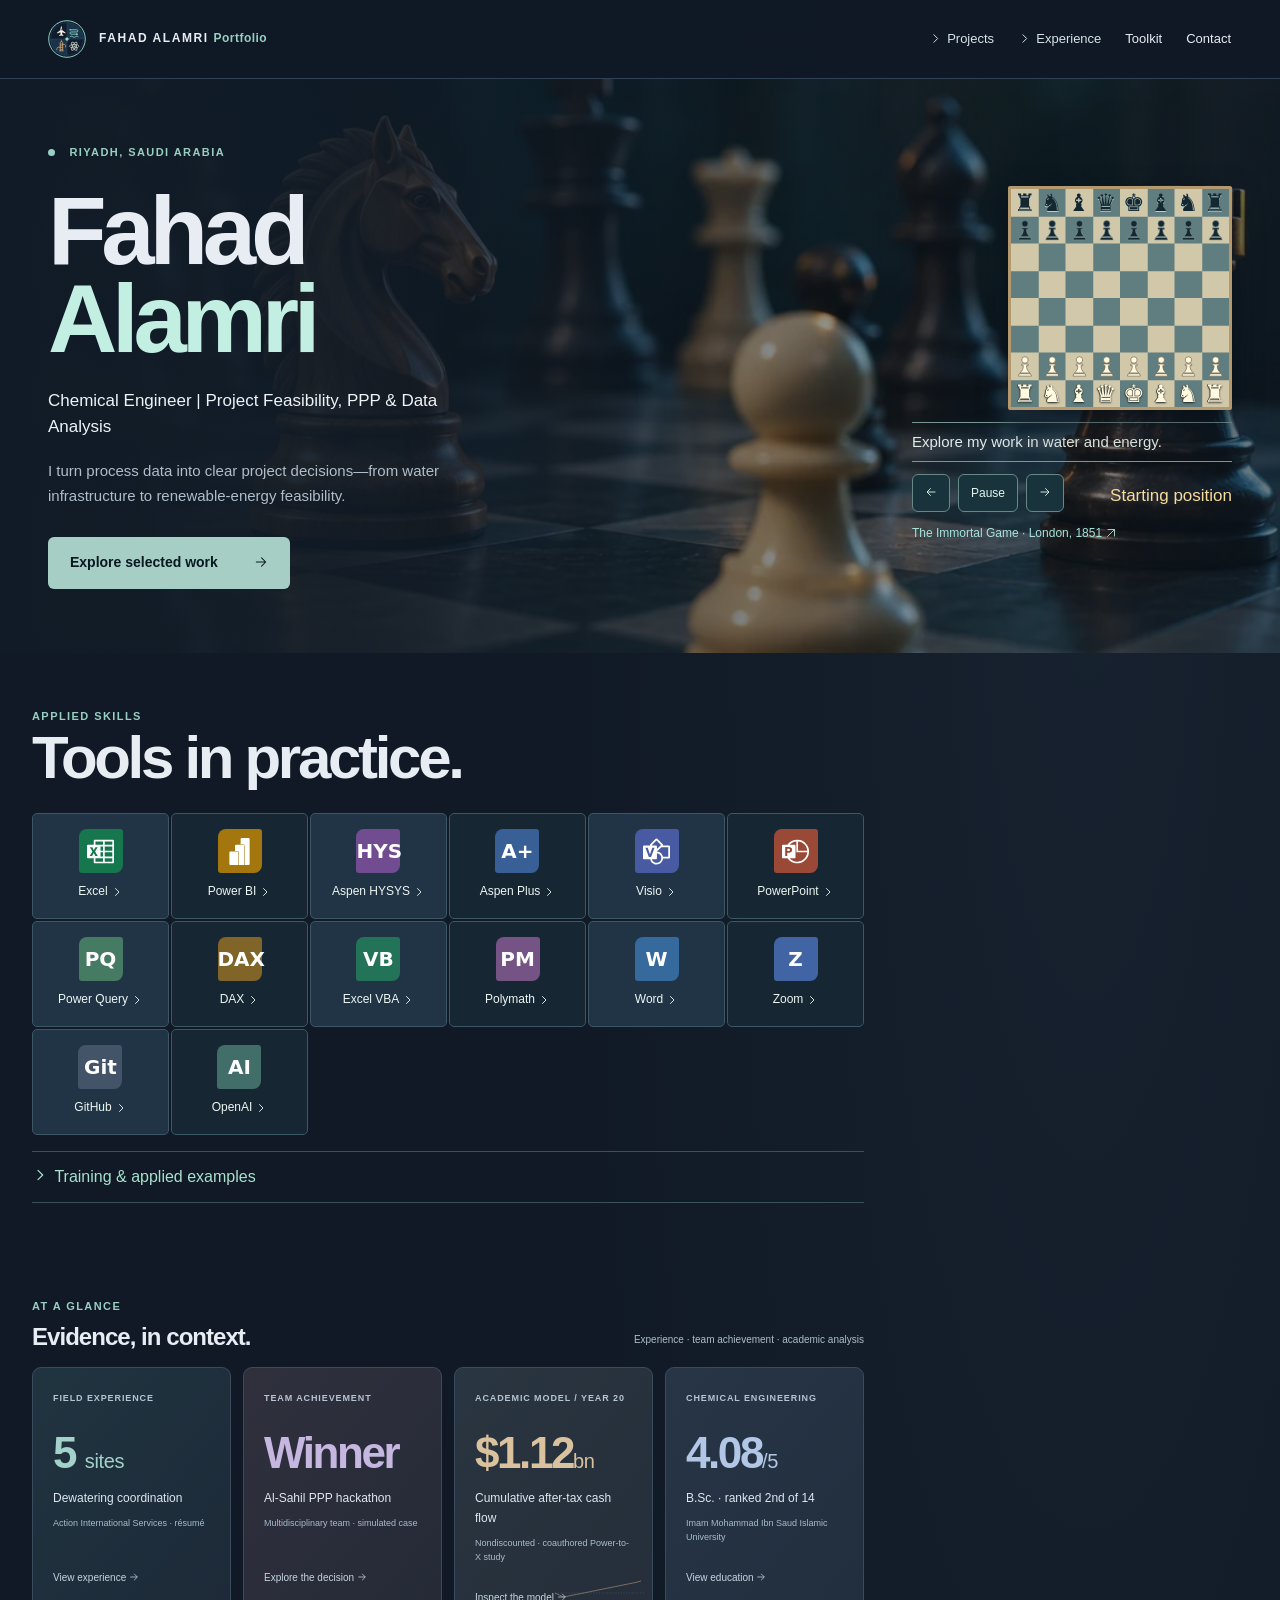
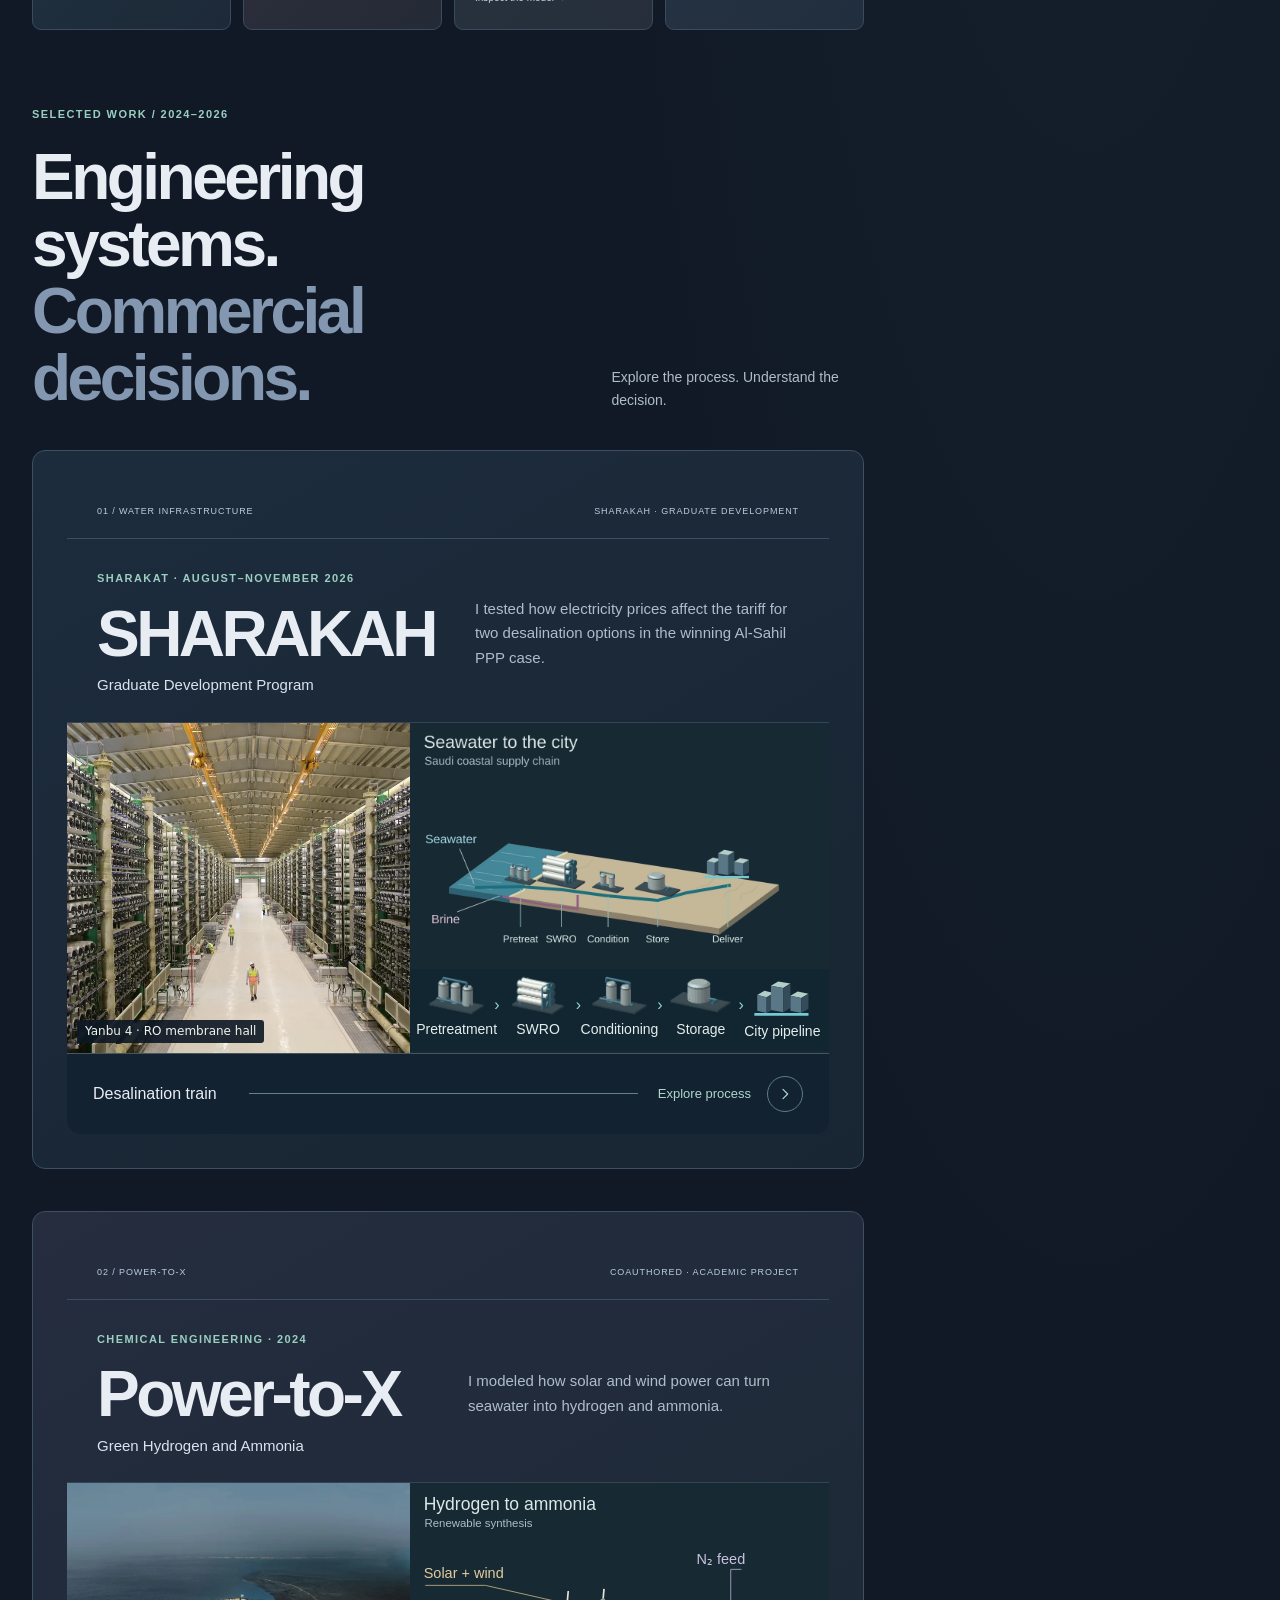
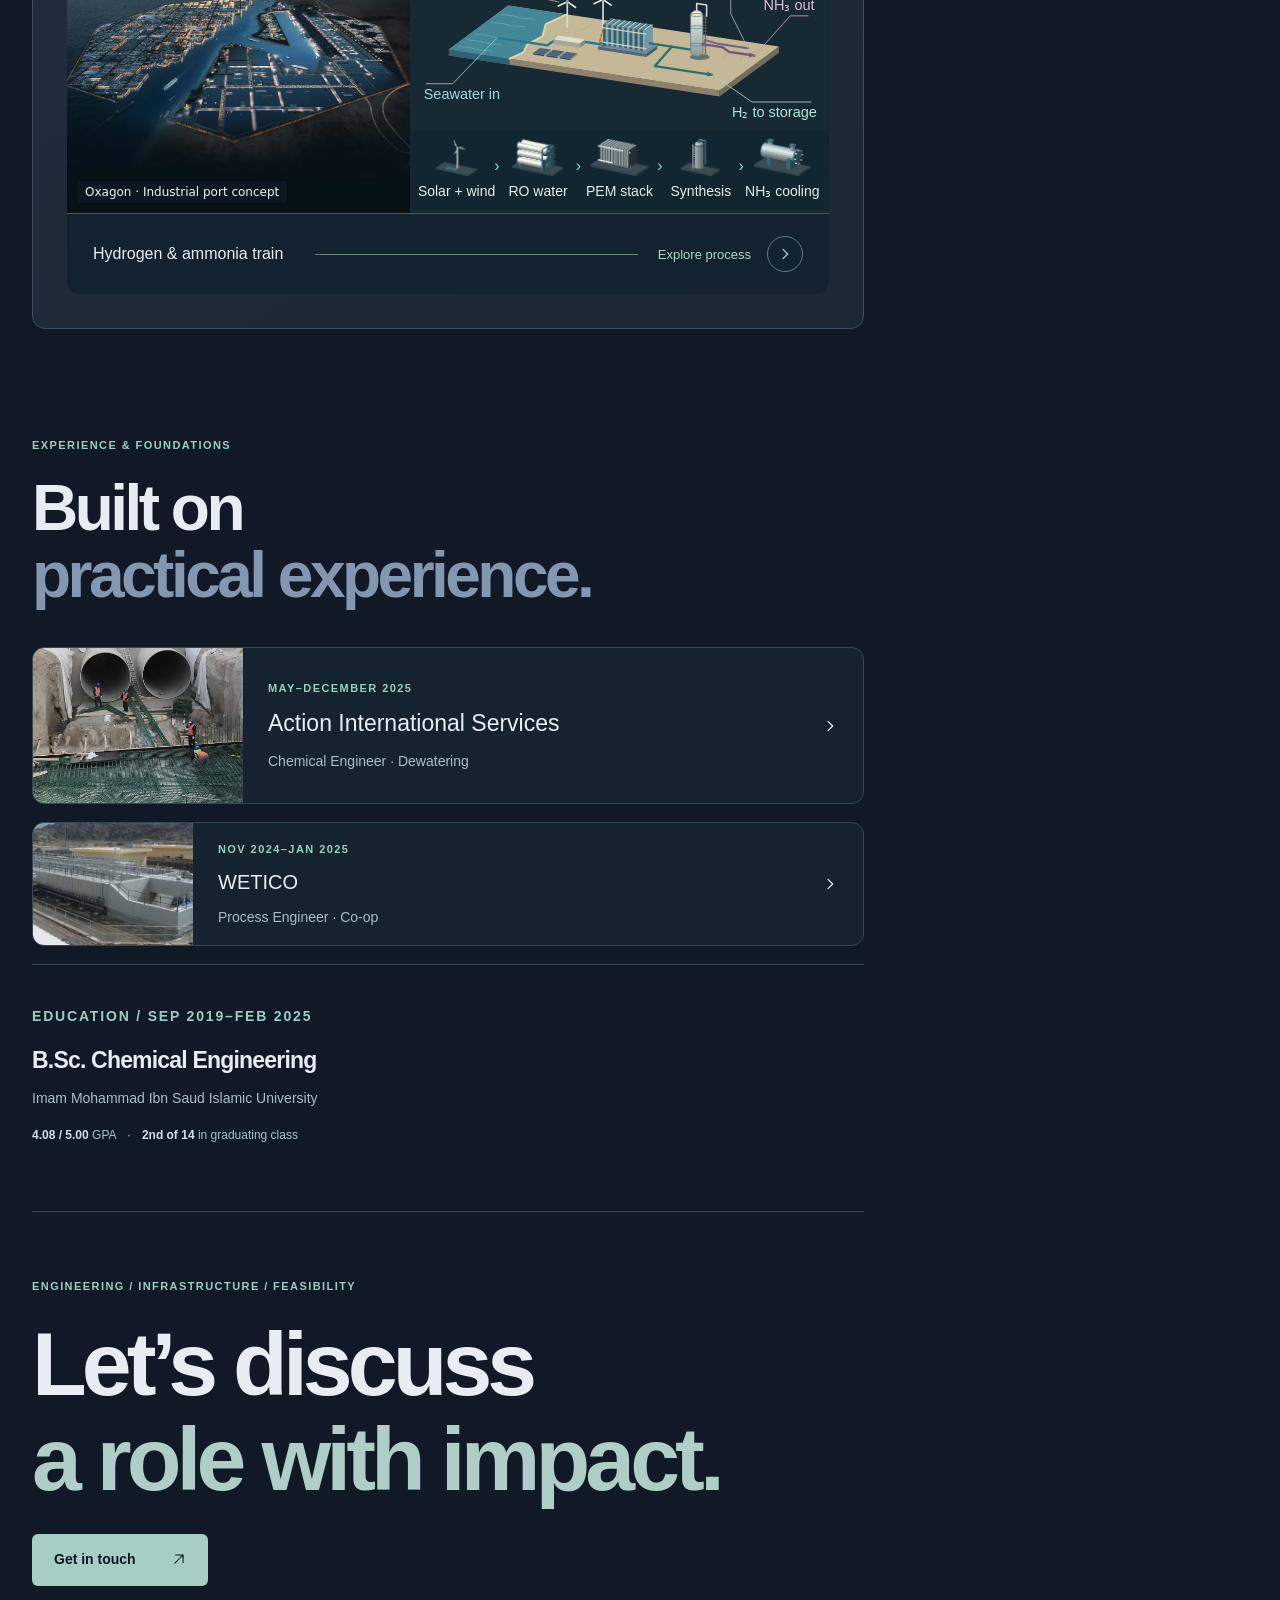
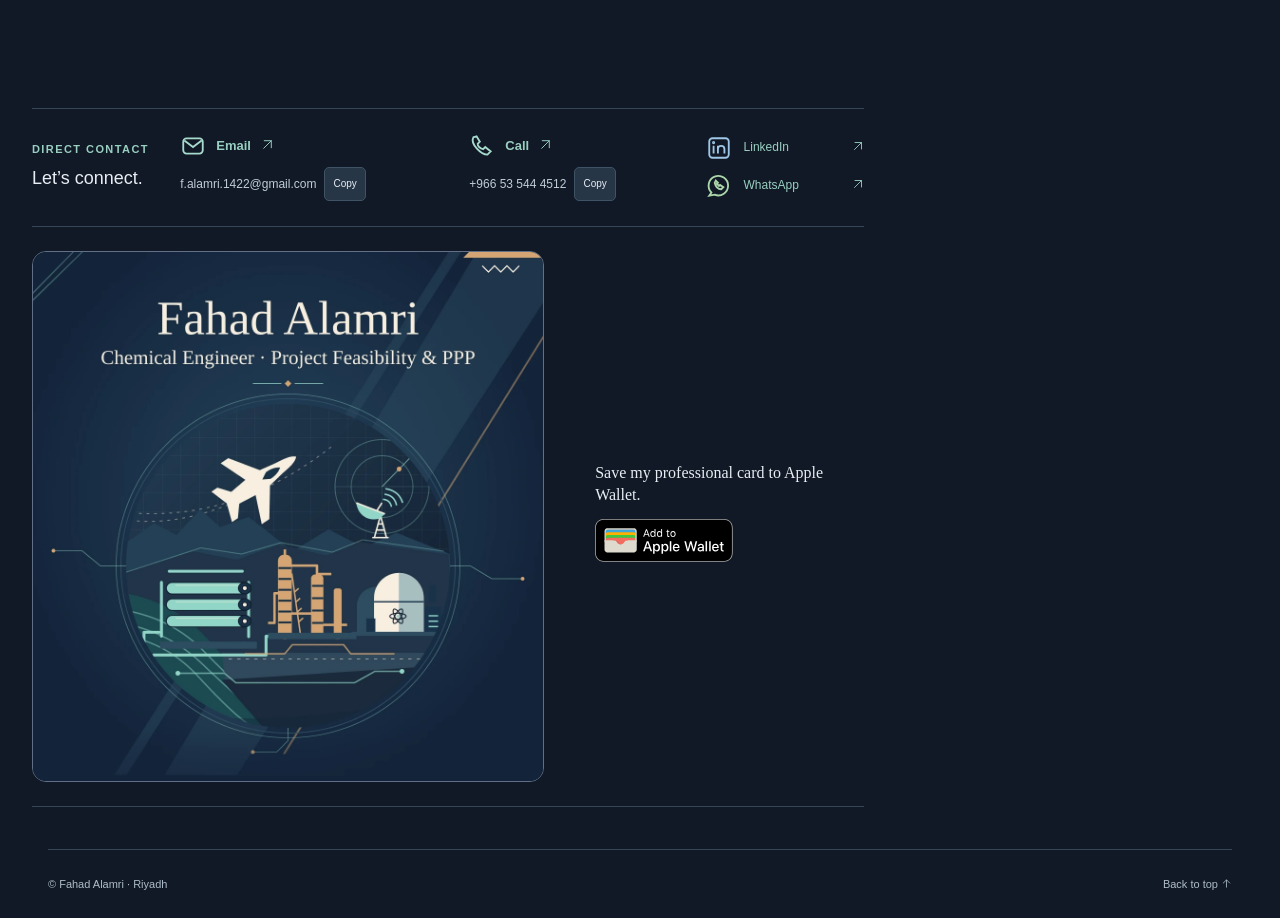
==== commit d8d95b18: "Add a four-industry emblem, card artwork, and mobile pill menu" ====
--- a/portfolio/index.html
+++ b/portfolio/index.html
@@ -1,8 +1,8 @@
 <!DOCTYPE html>
 
-<html lang="en"><head><script src="../assets/js/site-config.js"></script><meta charset="utf-8"/><meta content="width=device-width,initial-scale=1,viewport-fit=cover" name="viewport"/><meta content="#080f1a" name="theme-color"/><meta content="Fahad Alamri — chemical engineering, water infrastructure, PPP and project feasibility. Explore selected work and interactive case models." name="description"/><title>Fahad Alamri | Portfolio</title><link href="../assets/css/portfolio.css" rel="stylesheet"/><script defer="" src="../assets/js/explorers.js"></script><link href="../assets/css/executive.css" rel="stylesheet"/><script defer="" src="../assets/study/equipment.js"></script><link href="../assets/icons/knight-180.png" rel="apple-touch-icon" sizes="180x180"/><link href="../assets/icons/favicon-32.png?v=fa2" rel="icon" sizes="32x32" type="image/png"/><link href="../assets/icons/favicon.svg?v=fa2" rel="icon" sizes="any" type="image/svg+xml"/><link href="../site.webmanifest?v=knight1" rel="manifest"/><meta content="Fahad Alamri" name="apple-mobile-web-app-title"/><meta content="website" property="og:type"/><meta content="Fahad Alamri" property="og:site_name"/><meta content="Engineering, infrastructure &amp; feasibility" property="og:title"/><meta content="Explore Fahad Alamri’s work in water infrastructure, PPP feasibility and Power-to-X through interactive process maps and case models." property="og:description"/><meta content="https://fahad-alamri-e.github.io/F.A-Portfolio/" property="og:url"/><meta content="https://fahad-alamri-e.github.io/F.A-Portfolio/assets/atlas/chess-1024.webp" property="og:image"/><meta content="1024" property="og:image:width"/><meta content="508" property="og:image:height"/><meta content="Chess pieces on a board in midgame" property="og:image:alt"/><meta content="summary_large_image" name="twitter:card"/><meta content="Fahad Alamri · Engineering &amp; Feasibility" name="twitter:title"/><meta content="https://fahad-alamri-e.github.io/F.A-Portfolio/assets/atlas/chess-1024.webp" name="twitter:image"/><link href="../assets/css/motion.css" rel="stylesheet"/><script defer="" src="../assets/atlas/models.js"></script><link rel="stylesheet" href="../assets/atlas/coastal.css"><link rel="stylesheet" href="../assets/study/refined.css?v=project-photos2"><script defer src="../assets/study/refined.js?v=menu1"></script><link rel="stylesheet" href="../assets/wallet/card.css?v=poster-art1">
+<html lang="en"><head><script src="../assets/js/site-config.js"></script><meta charset="utf-8"/><meta content="width=device-width,initial-scale=1,viewport-fit=cover" name="viewport"/><meta content="#080f1a" name="theme-color"/><meta content="Fahad Alamri — chemical engineering, water infrastructure, PPP and project feasibility. Explore selected work and interactive case models." name="description"/><title>Fahad Alamri | Portfolio</title><link href="../assets/css/portfolio.css" rel="stylesheet"/><script defer="" src="../assets/js/explorers.js"></script><link href="../assets/css/executive.css" rel="stylesheet"/><script defer="" src="../assets/study/equipment.js"></script><link href="../assets/icons/knight-180.png" rel="apple-touch-icon" sizes="180x180"/><link href="../assets/brand/industry-icon-32.png" rel="icon" sizes="32x32" type="image/png"/><link href="../assets/brand/industry-emblem.svg" rel="icon" sizes="any" type="image/svg+xml"/><link href="../site.webmanifest?v=knight1" rel="manifest"/><meta content="Fahad Alamri" name="apple-mobile-web-app-title"/><meta content="website" property="og:type"/><meta content="Fahad Alamri" property="og:site_name"/><meta content="Engineering, infrastructure &amp; feasibility" property="og:title"/><meta content="Explore Fahad Alamri’s work in water infrastructure, PPP feasibility and Power-to-X through interactive process maps and case models." property="og:description"/><meta content="https://fahad-alamri-e.github.io/F.A-Portfolio/" property="og:url"/><meta content="https://fahad-alamri-e.github.io/F.A-Portfolio/assets/atlas/chess-1024.webp" property="og:image"/><meta content="1024" property="og:image:width"/><meta content="508" property="og:image:height"/><meta content="Chess pieces on a board in midgame" property="og:image:alt"/><meta content="summary_large_image" name="twitter:card"/><meta content="Fahad Alamri · Engineering &amp; Feasibility" name="twitter:title"/><meta content="https://fahad-alamri-e.github.io/F.A-Portfolio/assets/atlas/chess-1024.webp" name="twitter:image"/><link href="../assets/css/motion.css" rel="stylesheet"/><script defer="" src="../assets/atlas/models.js"></script><link rel="stylesheet" href="../assets/atlas/coastal.css"><link rel="stylesheet" href="../assets/study/refined.css?v=industry-brand1"><script defer src="../assets/study/refined.js?v=mobile-pill1"></script><link rel="stylesheet" href="../assets/wallet/card.css?v=poster-art1">
 </head>
-<body id="top"><a class="skip" href="#main">Skip to content</a><div aria-hidden="true" class="scroll-object"><svg viewBox="0 0 300 300"><g fill="none" id="scroll-geometry" stroke="currentColor" stroke-width="1.5"><path d="m150 35 95 55v110l-95 55-95-55V90Zm0 0v110m95-55-95 55-95-55m95 55v110"></path><circle cx="150" cy="145" r="90"></circle><path d="M40 230Q90 60 150 145T260 60"></path></g><text fill="currentColor" font-size="18" id="scroll-equation" x="35" y="285">Σṁin − Σṁout = dM/dt</text></svg></div><header><a aria-label="Fahad Alamri, top" class="brand" href="#top"><span class="monogram">FA</span><span>FAHAD ALAMRI</span></a><button class="mobile-menu" type="button" aria-label="Open menu" aria-expanded="false" aria-controls="portfolio-nav"><svg class="ui-icon icon-menu" aria-hidden="true" focusable="false"><use href="../assets/study/navigation.svg#menu"></use></svg><svg class="ui-icon icon-close" aria-hidden="true" focusable="false"><use href="../assets/study/navigation.svg#close"></use></svg></button><nav id="portfolio-nav" aria-label="Main navigation"><details><summary><svg class="ui-icon icon-chevron" aria-hidden="true" focusable="false"><use href="../assets/study/navigation.svg#chevron"></use></svg>Projects</summary><div><a data-open-project href="#sharakah">Al-Sahil PPP</a><a data-open-project href="#power-to-x">Power-to-X</a></div></details><details><summary><svg class="ui-icon icon-chevron" aria-hidden="true" focusable="false"><use href="../assets/study/navigation.svg#chevron"></use></svg>Experience</summary><div><a href="#action">Action International</a><a href="#wetico">WETICO</a></div></details><a href="#toolkit">Toolkit</a><a href="#contact">Contact</a></nav></header>
+<body id="top"><a class="skip" href="#main">Skip to content</a><div aria-hidden="true" class="scroll-object"><svg viewBox="0 0 300 300"><g fill="none" id="scroll-geometry" stroke="currentColor" stroke-width="1.5"><path d="m150 35 95 55v110l-95 55-95-55V90Zm0 0v110m95-55-95 55-95-55m95 55v110"></path><circle cx="150" cy="145" r="90"></circle><path d="M40 230Q90 60 150 145T260 60"></path></g><text fill="currentColor" font-size="18" id="scroll-equation" x="35" y="285">Σṁin − Σṁout = dM/dt</text></svg></div><header><a aria-label="Fahad Alamri Portfolio, top" class="brand" href="#top"><img class="brand-emblem" src="../assets/brand/industry-emblem.svg" width="38" height="38" alt=""><span>FAHAD ALAMRI <span class="brand-portfolio">Portfolio</span></span></a><button class="mobile-menu" type="button" aria-label="Open menu" aria-expanded="false" aria-controls="portfolio-nav"><svg class="ui-icon icon-menu" aria-hidden="true" focusable="false"><use href="../assets/study/navigation.svg#menu"></use></svg><svg class="ui-icon icon-close" aria-hidden="true" focusable="false"><use href="../assets/study/navigation.svg#close"></use></svg></button><nav id="portfolio-nav" aria-label="Main navigation"><details><summary><svg class="ui-icon icon-chevron" aria-hidden="true" focusable="false"><use href="../assets/study/navigation.svg#chevron"></use></svg>Projects</summary><div><a data-open-project href="#sharakah">Al-Sahil PPP</a><a data-open-project href="#power-to-x">Power-to-X</a></div></details><details><summary><svg class="ui-icon icon-chevron" aria-hidden="true" focusable="false"><use href="../assets/study/navigation.svg#chevron"></use></svg>Experience</summary><div><a href="#action">Action International</a><a href="#wetico">WETICO</a></div></details><a href="#toolkit">Toolkit</a><a href="#contact">Contact</a></nav></header>
 <main id="main"><section class="hero wrap match-hero"><div><p class="eyebrow"><span class="dot"></span> RIYADH, SAUDI ARABIA</p><h1>Fahad<br/><span>Alamri</span></h1><p class="headline">Chemical Engineer | Project Feasibility, PPP &amp; Data Analysis</p><p class="intro">I turn process data into clear project decisions—from water infrastructure to renewable-energy feasibility.</p><a class="button primary" href="#work">Explore selected work <span><svg class="ui-icon icon-right" aria-hidden="true" focusable="false"><use href="../assets/study/navigation.svg#right"></use></svg></span></a></div><aside class="replay"><div id="board" role="img" aria-label="Chess replay"></div><p class="hero-caption">Explore my work in water and energy.</p><div class="playbar"><button id="prev" aria-label="Previous move"><svg class="ui-icon icon-left" aria-hidden="true" focusable="false"><use href="../assets/study/navigation.svg#left"></use></svg></button><button id="toggle">Pause</button><button id="next" aria-label="Next move"><svg class="ui-icon icon-right" aria-hidden="true" focusable="false"><use href="../assets/study/navigation.svg#right"></use></svg></button><output id="notation"></output></div><a class="game-credit" href="https://www.chessworld.net/chessclubs/openingguide/immortal-game.asp">The Immortal Game · London, 1851 <svg class="ui-icon icon-external" aria-hidden="true" focusable="false"><use href="../assets/study/navigation.svg#external"></use></svg></a></aside></section>
 <section class="wrap workshop" id="toolkit"><p class="eyebrow">APPLIED SKILLS</p><h2>Tools in practice.</h2><div class="toolgrid"></div><details class="training-note" id="training"><summary><svg class="ui-icon icon-chevron" aria-hidden="true" focusable="false"><use href="../assets/study/navigation.svg#chevron"></use></svg>Training &amp; applied examples</summary><p>PPP, contract and procurement management, and financial modeling with Excel and Power BI.</p><p>Five Zoom sessions covered Excel, Power BI, data analysis, reporting and dashboards.</p><dl><dt>Transactions tracker</dt><dd>Excel VBA timestamps, row controls and monthly status totals.</dd><dt>Workplace risk</dt><dd>A 5 × 5 likelihood–severity matrix for comparing initial and residual risk.</dd><dt>AI providers</dt><dd>OpenAI · Anthropic · Google</dd></dl></details></section><section aria-labelledby="snapshot-title" class="executive wrap"><div class="dashboard-top"><div><p class="eyebrow">AT A GLANCE</p><h2 id="snapshot-title">Evidence, in context.</h2></div><p>Experience · team achievement · academic analysis</p></div><div class="bento"><a class="bento-card experience-proof" href="#experience"><span class="micro-label">FIELD EXPERIENCE</span><strong>5 <small>sites</small></strong><p>Dewatering coordination</p><span class="source-note">Action International Services · résumé</span><span class="card-link">View experience <svg class="ui-icon icon-right" aria-hidden="true" focusable="false"><use href="../assets/study/navigation.svg#right"></use></svg></span></a><a class="bento-card award-proof" href="#sharakah"><span class="micro-label">TEAM ACHIEVEMENT</span><strong>Winner</strong><p>Al-Sahil PPP hackathon</p><span class="source-note">Multidisciplinary team · simulated case</span><span class="card-link">Explore the decision <svg class="ui-icon icon-right" aria-hidden="true" focusable="false"><use href="../assets/study/navigation.svg#right"></use></svg></span></a><a class="bento-card model-proof" href="#power-to-x"><span class="micro-label">ACADEMIC MODEL / YEAR 20</span><strong>$1.12<small>bn</small></strong><p>Cumulative after-tax cash flow</p><span class="source-note">Nondiscounted · coauthored Power-to-X study</span><svg aria-hidden="true" class="mini-trend" viewBox="0 0 230 45"><path class="zero" d="M0 32.70H230"></path><path d="M0.00,32.78 11.00,37.69 22.00,43.00 33.00,40.78 44.00,38.55 55.00,36.33 66.00,34.11 77.00,31.88 88.00,29.66 99.00,27.44 110.00,25.21 121.00,22.99 132.00,20.77 143.00,18.54 154.00,16.32 165.00,14.10 176.00,11.87 187.00,9.65 198.00,7.43 209.00,5.20 220.00,2.00"></path></svg><span class="card-link">Inspect the model <svg class="ui-icon icon-right" aria-hidden="true" focusable="false"><use href="../assets/study/navigation.svg#right"></use></svg></span></a><a class="bento-card education-proof" href="#education"><span class="micro-label">CHEMICAL ENGINEERING</span><strong>4.08<small>/5</small></strong><p>B.Sc. · ranked 2nd of 14</p><span class="source-note">Imam Mohammad Ibn Saud Islamic University</span><span class="card-link">View education <svg class="ui-icon icon-right" aria-hidden="true" focusable="false"><use href="../assets/study/navigation.svg#right"></use></svg></span></a></div></section>
 <section class="work wrap" id="work"><div class="section-heading"><div><p class="eyebrow">SELECTED WORK / 2024–2026</p><h2>Engineering systems.<br/><span class="muted">Commercial decisions.</span></h2></div><p>Explore the process. Understand the decision.</p></div>
@@ -15,10 +15,11 @@
 <section class="wrap background" id="experience"><div class="section-heading"><div><p class="eyebrow">EXPERIENCE &amp; FOUNDATIONS</p><h2>Built on<br/><span class="muted">practical experience.</span></h2></div></div><details id="action" class="experience-card action"><summary><span class="experience-photo"><img alt="Two large drainage pipes and workers inside a stormwater excavation in Jeddah." height="600" loading="lazy" src="../assets/images/action-dewatering.webp" width="800"/></span><span class="experience-title"><span class="eyebrow">MAY–DECEMBER 2025</span><strong>Action International Services</strong><span>Chemical Engineer · Dewatering</span></span><span aria-hidden="true" class="plus"><svg class="ui-icon icon-chevron" aria-hidden="true" focusable="false"><use href="../assets/study/navigation.svg#chevron"></use></svg></span></summary><div class="experience-detail"><p>Coordinated dewatering across five sites, prepared technical documentation and pricing analyses, and tracked EPC progress.</p><small>Company project reference · <a href="https://action-is.com/project/jeddah-stormwater-drainage-excavation-dewatering/">ACTION International, Jeddah stormwater excavation <svg class="ui-icon icon-external" aria-hidden="true" focusable="false"><use href="../assets/study/navigation.svg#external"></use></svg></a></small></div></details><details id="wetico" class="experience-card coop"><summary><span class="experience-photo"><img alt="Open sewage treatment basins and metal access walkways at the Najran plant." height="544" loading="lazy" src="../assets/images/wetico-wastewater.webp" width="725"/></span><span class="experience-title"><span class="eyebrow">NOV 2024–JAN 2025</span><strong>WETICO</strong><span>Process Engineer · Co-op</span></span><span aria-hidden="true" class="plus"><svg class="ui-icon icon-chevron" aria-hidden="true" focusable="false"><use href="../assets/study/navigation.svg#chevron"></use></svg></span></summary><div class="experience-detail"><p>Reviewed P&amp;IDs across water-treatment units and studied reverse-osmosis design and process optimization.</p><small>Company project reference · <a href="https://wetico.com/riyadh-water-supply-enhancement-nwc/">WETICO, Najran sewage treatment plant <svg class="ui-icon icon-external" aria-hidden="true" focusable="false"><use href="../assets/study/navigation.svg#external"></use></svg></a></small></div></details><div class="foundation"><section id="education"><p class="eyebrow">EDUCATION / SEP 2019–FEB 2025</p><h3>B.Sc. Chemical Engineering</h3><p>Imam Mohammad Ibn Saud Islamic University</p><p class="education-metrics"><strong>4.08 / 5.00</strong> GPA <span>·</span> <strong>2nd of 14</strong> in graduating class</p></section></div></section>
 <section class="closing wrap"><p class="eyebrow">ENGINEERING / INFRASTRUCTURE / FEASIBILITY</p><h2>Let’s discuss<br/><span>a role with impact.</span></h2><a class="button primary" href="mailto:f.alamri.1422@gmail.com">Get in touch <span><svg class="ui-icon icon-external" aria-hidden="true" focusable="false"><use href="../assets/study/navigation.svg#external"></use></svg></span></a></section><section aria-label="Contact" class="contact contact-dashboard wrap" id="contact"><div class="contact-lead"><p class="eyebrow">DIRECT CONTACT</p><p>Let’s connect.</p></div><div class="contact-method"><a class="contact-action" href="mailto:f.alamri.1422@gmail.com"><svg aria-hidden="true" class="contact-symbol" fill="none" stroke="currentColor" stroke-width="1.7" viewBox="0 0 24 24"><rect height="14" rx="3" width="18" x="3" y="5"></rect><path d="m4 7 8 6 8-6"></path></svg><span>Email</span><span aria-hidden="true" class="contact-arrow"><svg class="ui-icon icon-external" aria-hidden="true" focusable="false"><use href="../assets/study/navigation.svg#external"></use></svg></span></a><div class="copy-line"><a class="contact-value" href="mailto:f.alamri.1422@gmail.com">f.alamri.1422@gmail.com</a><button aria-label="Copy email address" class="copy-button" data-copy="f.alamri.1422@gmail.com" type="button">Copy</button></div></div><div class="contact-method"><a class="contact-action" href="tel:+966535444512"><svg aria-hidden="true" class="contact-symbol" fill="none" stroke="currentColor" stroke-width="1.7" viewBox="0 0 24 24"><path d="M7 3 4 4c-3 6 7 16 13 16l3-3-5-4-2 2c-3-1-5-3-5-5l2-2Z"></path></svg><span>Call</span><span aria-hidden="true" class="contact-arrow"><svg class="ui-icon icon-external" aria-hidden="true" focusable="false"><use href="../assets/study/navigation.svg#external"></use></svg></span></a><div class="copy-line"><a class="contact-value" href="tel:+966535444512">+966 53 544 4512</a><button aria-label="Copy phone number" class="copy-button" data-copy="+966535444512" type="button">Copy</button></div></div><div class="social-contact"><a href="https://www.linkedin.com/in/fahad-alamri-10a450256/"><svg aria-hidden="true" class="contact-symbol" fill="none" stroke="currentColor" stroke-width="1.7" viewBox="0 0 24 24"><rect height="18" rx="3" width="18" x="3" y="3"></rect><path d="M7 10v7M11 17v-7m0 3c0-4 6-4 6 0v4"></path><circle cx="7" cy="7" r=".6"></circle></svg><span>LinkedIn</span><span aria-hidden="true" class="contact-arrow"><svg class="ui-icon icon-external" aria-hidden="true" focusable="false"><use href="../assets/study/navigation.svg#external"></use></svg></span></a><a href="https://wa.me/966535444512"><svg aria-hidden="true" class="contact-symbol" fill="none" stroke="currentColor" stroke-width="1.7" viewBox="0 0 24 24"><path d="M5 18 3 21l5-1a9 9 0 1 0-3-2Z"></path><path d="m9 7-1 2c1 4 3 6 6 6l2-2-3-2-1 1-2-2 1-1Z"></path></svg><span>WhatsApp</span><span aria-hidden="true" class="contact-arrow"><svg class="ui-icon icon-external" aria-hidden="true" focusable="false"><use href="../assets/study/navigation.svg#external"></use></svg></span></a></div><section class="wallet-card" aria-labelledby="save-card">
   <div class="wallet-art">
-    <img src="../assets/wallet/wallet-poster.webp" width="1074" height="920" loading="lazy" alt="">
+    <img src="../assets/brand/industry-card.webp" width="1074" height="1114" loading="lazy" alt="">
     <div class="sr-only">
       <h2 id="save-card">Fahad Alamri</h2>
       <p>Chemical Engineer · Project Feasibility &amp; PPP</p>
+      <p>The illustration shows an aircraft and radar, reverse osmosis membranes, distillation columns, and a civil nuclear reactor building.</p>
     </div>
   </div>
   <div class="wallet-save"><p>Save my professional card to Apple Wallet.</p>
--- a/assets/study/refined.css
+++ b/assets/study/refined.css
@@ -120,45 +120,51 @@
   border-radius:50%;border-color:#85d5cb;background:#152c39;box-shadow:0 3px 12px #05101a66;
  }
  header .brand,header nav {pointer-events:auto}
+ header .brand > span:last-child {display:inline}
  header.compact .brand {visibility:hidden;display:inline-flex;pointer-events:none}
- header .mobile-menu {
+ header.menu-ready .mobile-menu {
   position:absolute;top:var(--button-top);right:var(--button-right);width:48px;height:48px;
-  display:grid;place-items:center;border:0;border-radius:50%;padding:0;background:transparent;
-  color:#b5eee1;cursor:pointer;visibility:hidden;opacity:0;pointer-events:none;
-  transition:opacity .16s ease,visibility .16s;
+  display:grid;place-items:center;border:1px solid #85d5cb;border-radius:50%;padding:0;
+  background:#152c39;color:#b5eee1;cursor:pointer;pointer-events:auto;
  }
- header.compact .mobile-menu {visibility:visible;opacity:1;pointer-events:auto}
+ header.compact.menu-ready .mobile-menu {border-color:transparent;background:transparent}
  .mobile-menu .ui-icon {width:21px;height:21px;grid-area:1 / 1}
  .mobile-menu .icon-close,.menu-open .mobile-menu .icon-menu {opacity:0}
  .menu-open .mobile-menu .icon-close {opacity:1}
- header.compact nav {
-  position:absolute;top:calc(var(--button-top) + 56px);right:var(--button-right);
-  width:min(248px,calc(100vw - 32px));max-height:calc(100vh - var(--button-top) - 80px);
-  max-height:calc(100dvh - var(--button-top) - env(safe-area-inset-bottom,0px) - 74px);
-  overflow:auto;overscroll-behavior:contain;display:flex!important;flex-direction:column;
-  align-items:stretch;justify-content:flex-start;flex-wrap:nowrap;gap:0!important;
-  padding:6px;border:1px solid #587c85;border-radius:14px;background:#132531;box-shadow:0 8px 24px #060f1c88;
-  opacity:0;visibility:hidden;pointer-events:none;transform:translateY(-4px);
-  transition:opacity .16s ease,transform .16s ease,visibility .16s;
+ header.menu-ready nav {
+  position:absolute;top:calc(var(--button-top) + 56px);left:0;right:0;box-sizing:border-box;
+  width:min(450px,calc(100% - max(12px,env(safe-area-inset-left,0px)) - max(12px,env(safe-area-inset-right,0px))));max-width:none;
+  display:flex!important;flex-direction:row;align-items:center;justify-content:space-between;flex-wrap:nowrap;
+  gap:2px!important;margin-inline:auto;padding:2px clamp(7px,2vw,16px);
+  border:1px solid #85d5cb;border-radius:32px;
+  background:linear-gradient(#253e4a,#101e2b 54%,#192e3b);
+  box-shadow:inset 0 2px #bde4da21,0 4px 14px #050d16a8;
+  opacity:0;visibility:hidden;pointer-events:none;transform:translateY(-9px);
+  transition:opacity .22s ease,transform .24s ease;
  }
- header.compact.menu-open nav {opacity:1;visibility:visible;pointer-events:auto;transform:none}
- header.compact nav summary,header.compact nav a {
-  display:flex;align-items:center;gap:.4rem;padding:8px 12px;min-height:44px;
-  font-size:15px;line-height:1.25;border-radius:8px;
+ header.menu-ready.menu-open nav {opacity:1;visibility:visible;pointer-events:auto;transform:none}
+ header.menu-ready nav :is(a,summary) {
+  display:flex;align-items:center;min-height:42px;box-sizing:border-box;
+  padding:6px clamp(3px,1.35vw,9px);color:#ecf7f3;font-size:clamp(12px,3.4vw,14px);
+  line-height:1.2;border-radius:22px;white-space:nowrap;
  }
- header.compact nav summary {flex-direction:row-reverse;justify-content:space-between}
- header.compact nav details>div {
-  position:static;min-width:0;padding:0 0 4px 10px;border:0;background:transparent;gap:0;
+ header.menu-ready nav .icon-chevron {width:.8em;margin-inline-end:.28em}
+ header.menu-ready nav details > div {
+  top:calc(100% + 7px);left:0;right:auto;min-width:145px;padding:4px;
+  max-height:calc(100vh - var(--button-top) - 118px);
+  max-height:calc(100dvh - var(--button-top) - env(safe-area-inset-bottom,0px) - 118px);
+  overflow:auto;overscroll-behavior:contain;
+  border:1px solid #587c85;border-radius:14px;background:#132531;box-shadow:0 8px 24px #060f1c88;
  }
- header.compact nav details>div a {color:#a8d9ce;font-size:14px}
- header.compact nav :is(a,summary):hover {background:#203a47}
- header.compact nav :is(a,summary):focus-visible,.mobile-menu:focus-visible {outline-offset:-3px}
+ header.menu-ready nav details > div a {border-radius:9px;padding-inline:9px;color:#b8e6dc}
+ header.menu-ready nav :is(a,summary):hover {background:#203a47}
+ header.menu-ready nav :is(a,summary):focus-visible,.mobile-menu:focus-visible {outline-offset:-3px}
  .game-scene {height:calc(env(safe-area-inset-top,0px) + 102px)}
  .game-scene .reading-caption {min-height:48px;font-size:clamp(12px,3.3vw,15px)}
  .game-scene .chess-echo {transition:none}
 }
 @media (prefers-reduced-motion:reduce) {
- header::before,header .mobile-menu,header.compact nav,.icon-chevron {transition:none}
+ header::before,header .mobile-menu,header.menu-ready nav,.icon-chevron {transition:none}
 }
 .toolgrid button > span {display:inline-flex;align-items:center;justify-content:center;gap:3px}
 .toolgrid .icon-chevron {width:12px;height:12px}
@@ -181,3 +187,7 @@
 }
 
 .experience-photo img { filter: saturate(.85) brightness(.92); }
+
+
+.brand-emblem { display:block; flex:none; }
+.brand-portfolio { color:var(--teal); letter-spacing:.04em; }
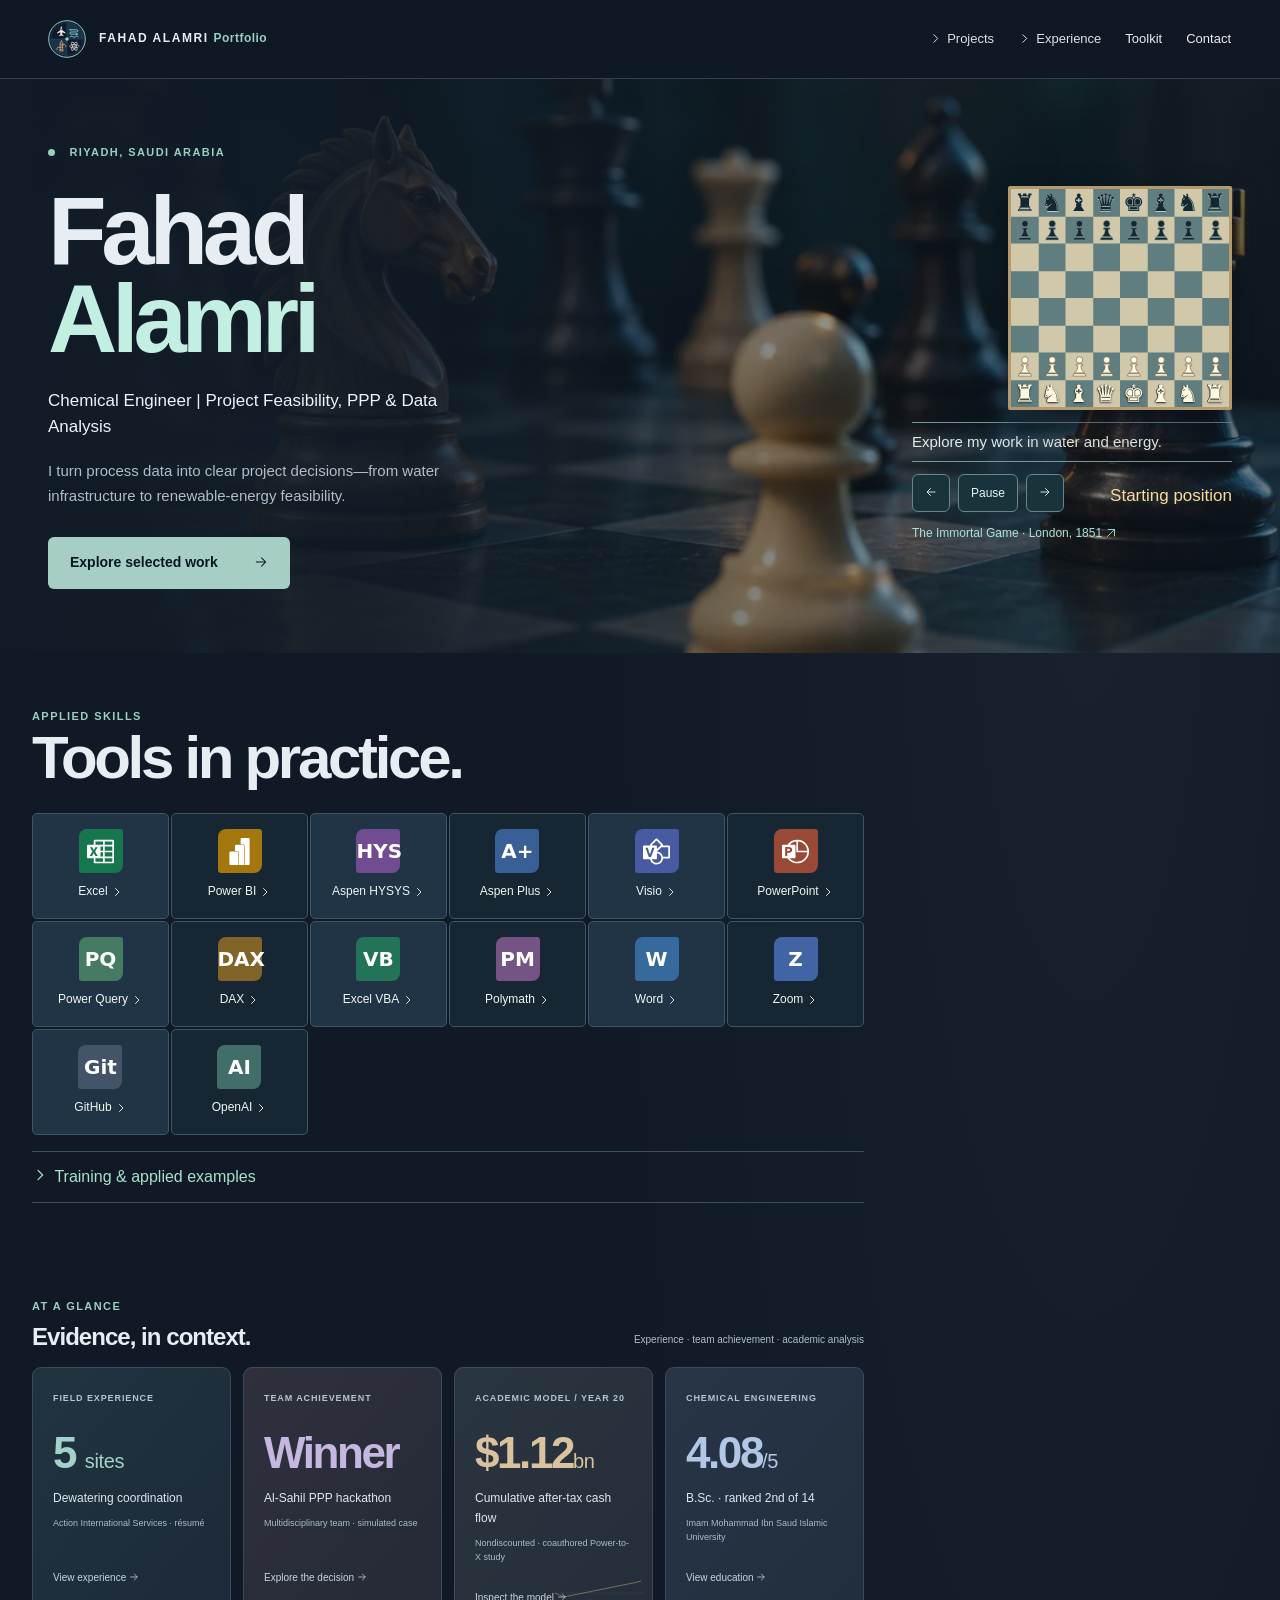
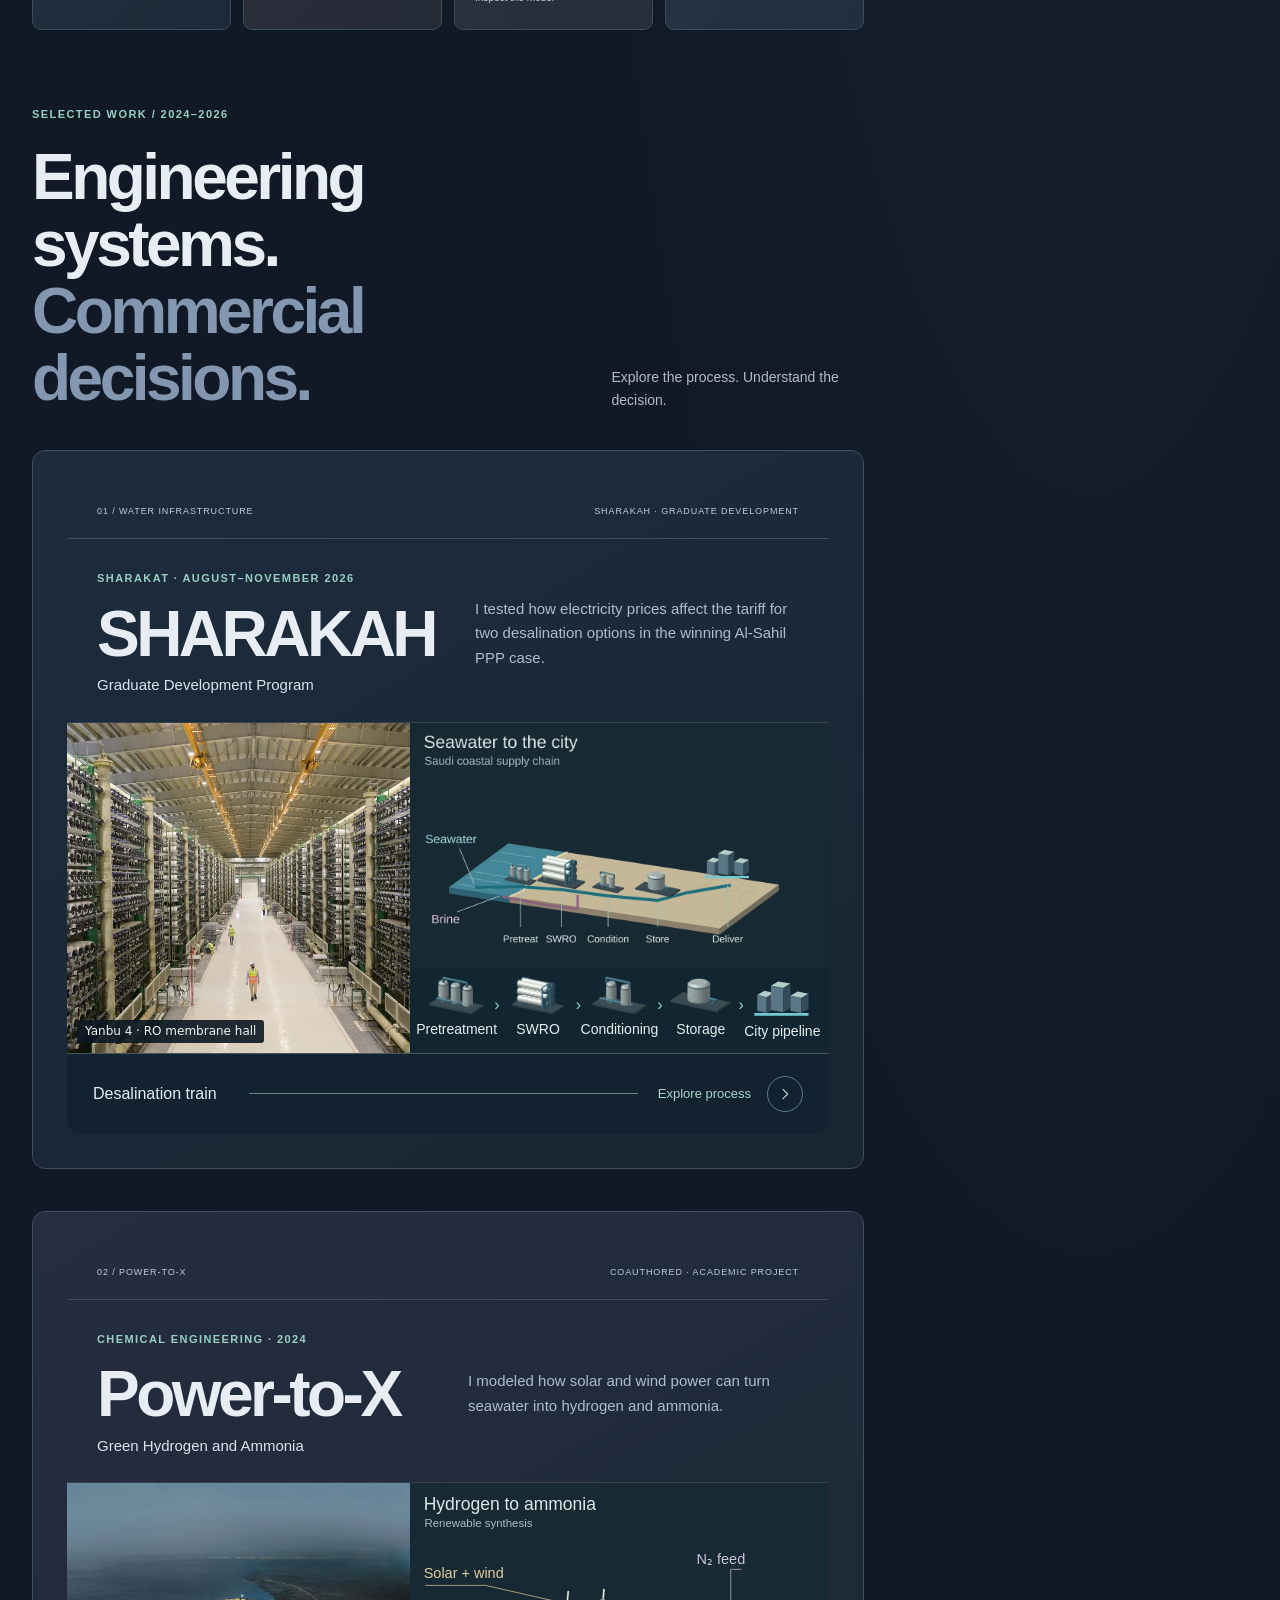
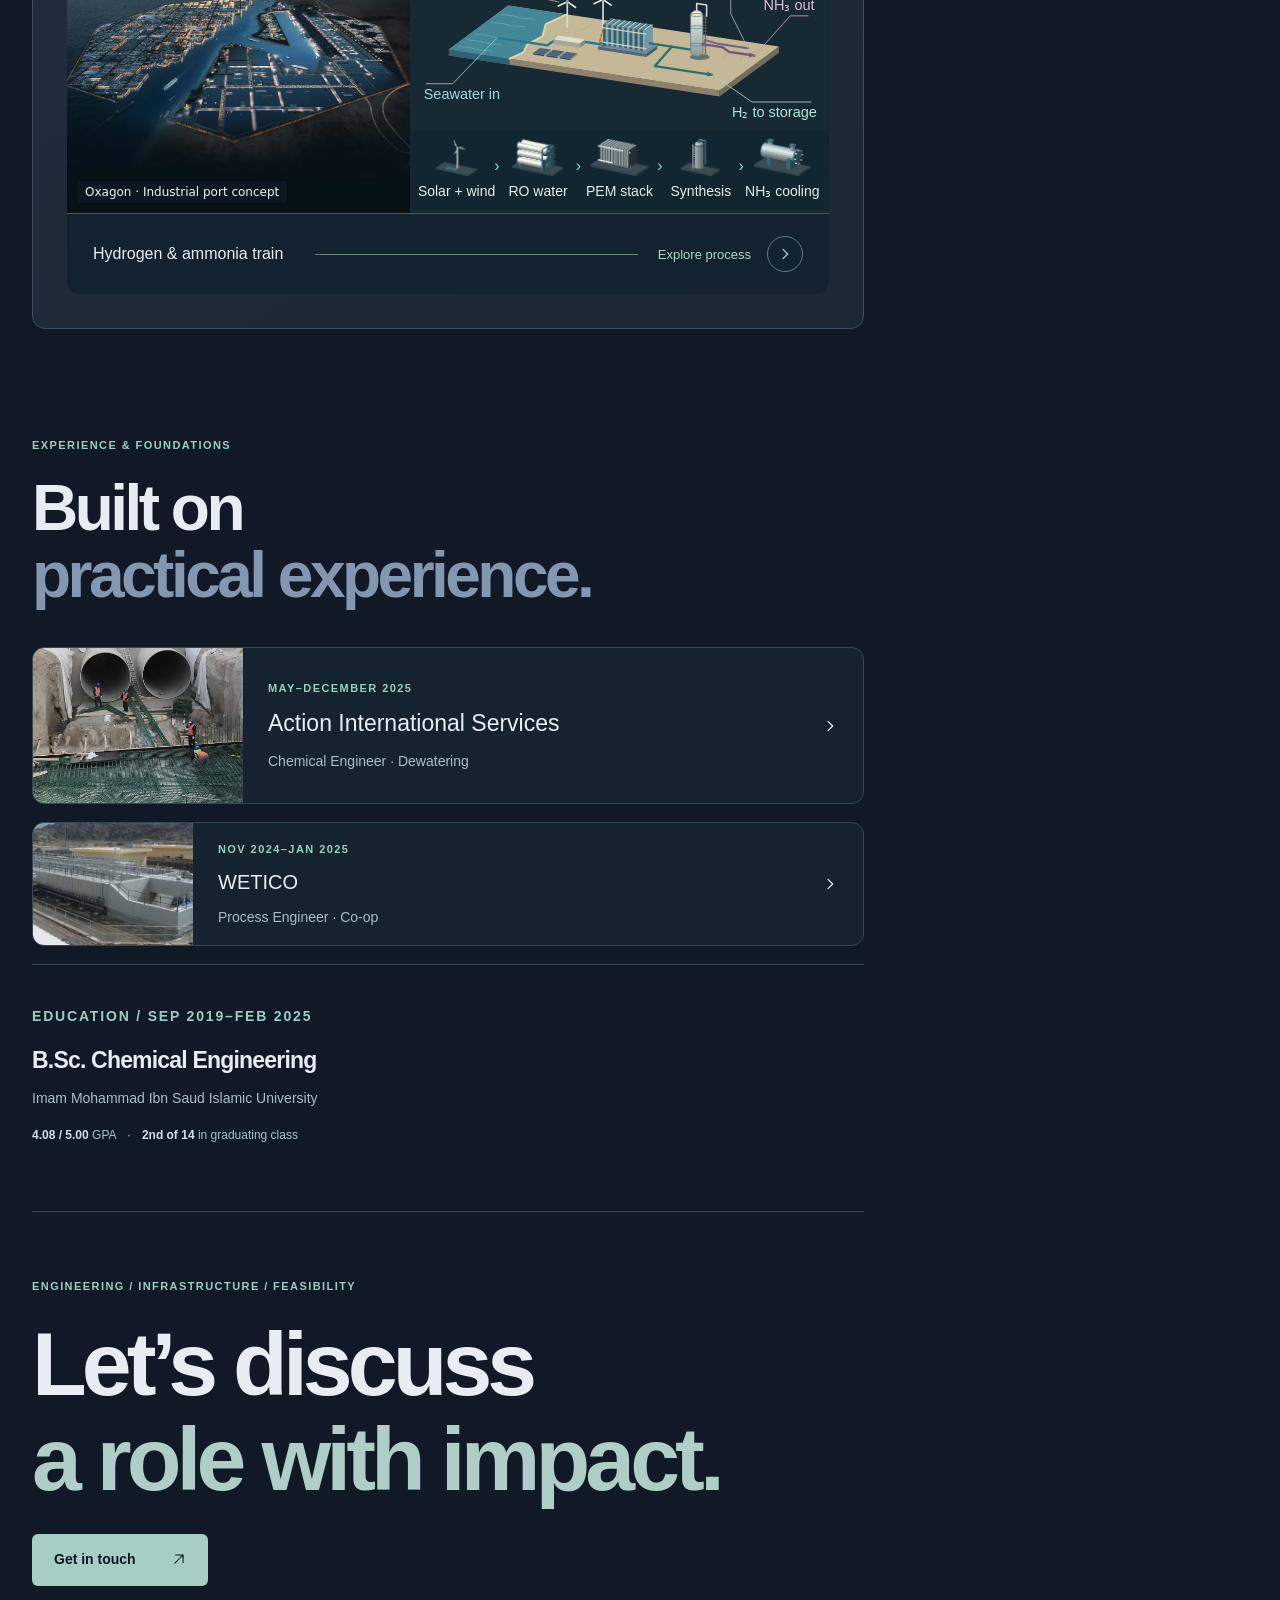
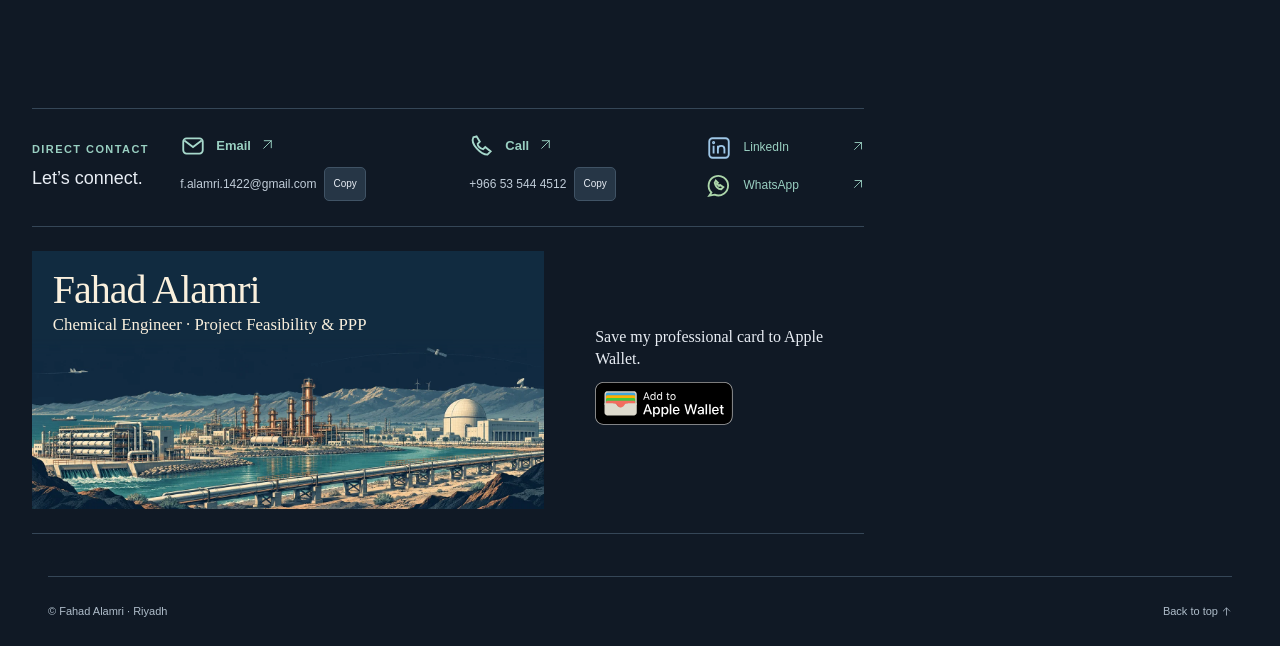
==== commit c8670f9d: "Give the contact card a compact coastal industry panorama" ====
--- a/portfolio/index.html
+++ b/portfolio/index.html
@@ -1,6 +1,6 @@
 <!DOCTYPE html>
 
-<html lang="en"><head><script src="../assets/js/site-config.js"></script><meta charset="utf-8"/><meta content="width=device-width,initial-scale=1,viewport-fit=cover" name="viewport"/><meta content="#080f1a" name="theme-color"/><meta content="Fahad Alamri — chemical engineering, water infrastructure, PPP and project feasibility. Explore selected work and interactive case models." name="description"/><title>Fahad Alamri | Portfolio</title><link href="../assets/css/portfolio.css" rel="stylesheet"/><script defer="" src="../assets/js/explorers.js"></script><link href="../assets/css/executive.css" rel="stylesheet"/><script defer="" src="../assets/study/equipment.js"></script><link href="../assets/icons/knight-180.png" rel="apple-touch-icon" sizes="180x180"/><link href="../assets/brand/industry-icon-32.png" rel="icon" sizes="32x32" type="image/png"/><link href="../assets/brand/industry-emblem.svg" rel="icon" sizes="any" type="image/svg+xml"/><link href="../site.webmanifest?v=knight1" rel="manifest"/><meta content="Fahad Alamri" name="apple-mobile-web-app-title"/><meta content="website" property="og:type"/><meta content="Fahad Alamri" property="og:site_name"/><meta content="Engineering, infrastructure &amp; feasibility" property="og:title"/><meta content="Explore Fahad Alamri’s work in water infrastructure, PPP feasibility and Power-to-X through interactive process maps and case models." property="og:description"/><meta content="https://fahad-alamri-e.github.io/F.A-Portfolio/" property="og:url"/><meta content="https://fahad-alamri-e.github.io/F.A-Portfolio/assets/atlas/chess-1024.webp" property="og:image"/><meta content="1024" property="og:image:width"/><meta content="508" property="og:image:height"/><meta content="Chess pieces on a board in midgame" property="og:image:alt"/><meta content="summary_large_image" name="twitter:card"/><meta content="Fahad Alamri · Engineering &amp; Feasibility" name="twitter:title"/><meta content="https://fahad-alamri-e.github.io/F.A-Portfolio/assets/atlas/chess-1024.webp" name="twitter:image"/><link href="../assets/css/motion.css" rel="stylesheet"/><script defer="" src="../assets/atlas/models.js"></script><link rel="stylesheet" href="../assets/atlas/coastal.css"><link rel="stylesheet" href="../assets/study/refined.css?v=industry-brand1"><script defer src="../assets/study/refined.js?v=mobile-pill1"></script><link rel="stylesheet" href="../assets/wallet/card.css?v=poster-art1">
+<html lang="en"><head><script src="../assets/js/site-config.js"></script><meta charset="utf-8"/><meta content="width=device-width,initial-scale=1,viewport-fit=cover" name="viewport"/><meta content="#080f1a" name="theme-color"/><meta content="Fahad Alamri — chemical engineering, water infrastructure, PPP and project feasibility. Explore selected work and interactive case models." name="description"/><title>Fahad Alamri | Portfolio</title><link href="../assets/css/portfolio.css" rel="stylesheet"/><script defer="" src="../assets/js/explorers.js"></script><link href="../assets/css/executive.css" rel="stylesheet"/><script defer="" src="../assets/study/equipment.js"></script><link href="../assets/icons/knight-180.png" rel="apple-touch-icon" sizes="180x180"/><link href="../assets/brand/industry-icon-32.png" rel="icon" sizes="32x32" type="image/png"/><link href="../assets/brand/industry-emblem.svg" rel="icon" sizes="any" type="image/svg+xml"/><link href="../site.webmanifest?v=knight1" rel="manifest"/><meta content="Fahad Alamri" name="apple-mobile-web-app-title"/><meta content="website" property="og:type"/><meta content="Fahad Alamri" property="og:site_name"/><meta content="Engineering, infrastructure &amp; feasibility" property="og:title"/><meta content="Explore Fahad Alamri’s work in water infrastructure, PPP feasibility and Power-to-X through interactive process maps and case models." property="og:description"/><meta content="https://fahad-alamri-e.github.io/F.A-Portfolio/" property="og:url"/><meta content="https://fahad-alamri-e.github.io/F.A-Portfolio/assets/atlas/chess-1024.webp" property="og:image"/><meta content="1024" property="og:image:width"/><meta content="508" property="og:image:height"/><meta content="Chess pieces on a board in midgame" property="og:image:alt"/><meta content="summary_large_image" name="twitter:card"/><meta content="Fahad Alamri · Engineering &amp; Feasibility" name="twitter:title"/><meta content="https://fahad-alamri-e.github.io/F.A-Portfolio/assets/atlas/chess-1024.webp" name="twitter:image"/><link href="../assets/css/motion.css" rel="stylesheet"/><script defer="" src="../assets/atlas/models.js"></script><link rel="stylesheet" href="../assets/atlas/coastal.css"><link rel="stylesheet" href="../assets/study/refined.css?v=industry-brand1"><script defer src="../assets/study/refined.js?v=mobile-pill1"></script><link rel="stylesheet" href="../assets/wallet/card.css?v=coast-1">
 </head>
 <body id="top"><a class="skip" href="#main">Skip to content</a><div aria-hidden="true" class="scroll-object"><svg viewBox="0 0 300 300"><g fill="none" id="scroll-geometry" stroke="currentColor" stroke-width="1.5"><path d="m150 35 95 55v110l-95 55-95-55V90Zm0 0v110m95-55-95 55-95-55m95 55v110"></path><circle cx="150" cy="145" r="90"></circle><path d="M40 230Q90 60 150 145T260 60"></path></g><text fill="currentColor" font-size="18" id="scroll-equation" x="35" y="285">Σṁin − Σṁout = dM/dt</text></svg></div><header><a aria-label="Fahad Alamri Portfolio, top" class="brand" href="#top"><img class="brand-emblem" src="../assets/brand/industry-emblem.svg" width="38" height="38" alt=""><span>FAHAD ALAMRI <span class="brand-portfolio">Portfolio</span></span></a><button class="mobile-menu" type="button" aria-label="Open menu" aria-expanded="false" aria-controls="portfolio-nav"><svg class="ui-icon icon-menu" aria-hidden="true" focusable="false"><use href="../assets/study/navigation.svg#menu"></use></svg><svg class="ui-icon icon-close" aria-hidden="true" focusable="false"><use href="../assets/study/navigation.svg#close"></use></svg></button><nav id="portfolio-nav" aria-label="Main navigation"><details><summary><svg class="ui-icon icon-chevron" aria-hidden="true" focusable="false"><use href="../assets/study/navigation.svg#chevron"></use></svg>Projects</summary><div><a data-open-project href="#sharakah">Al-Sahil PPP</a><a data-open-project href="#power-to-x">Power-to-X</a></div></details><details><summary><svg class="ui-icon icon-chevron" aria-hidden="true" focusable="false"><use href="../assets/study/navigation.svg#chevron"></use></svg>Experience</summary><div><a href="#action">Action International</a><a href="#wetico">WETICO</a></div></details><a href="#toolkit">Toolkit</a><a href="#contact">Contact</a></nav></header>
 <main id="main"><section class="hero wrap match-hero"><div><p class="eyebrow"><span class="dot"></span> RIYADH, SAUDI ARABIA</p><h1>Fahad<br/><span>Alamri</span></h1><p class="headline">Chemical Engineer | Project Feasibility, PPP &amp; Data Analysis</p><p class="intro">I turn process data into clear project decisions—from water infrastructure to renewable-energy feasibility.</p><a class="button primary" href="#work">Explore selected work <span><svg class="ui-icon icon-right" aria-hidden="true" focusable="false"><use href="../assets/study/navigation.svg#right"></use></svg></span></a></div><aside class="replay"><div id="board" role="img" aria-label="Chess replay"></div><p class="hero-caption">Explore my work in water and energy.</p><div class="playbar"><button id="prev" aria-label="Previous move"><svg class="ui-icon icon-left" aria-hidden="true" focusable="false"><use href="../assets/study/navigation.svg#left"></use></svg></button><button id="toggle">Pause</button><button id="next" aria-label="Next move"><svg class="ui-icon icon-right" aria-hidden="true" focusable="false"><use href="../assets/study/navigation.svg#right"></use></svg></button><output id="notation"></output></div><a class="game-credit" href="https://www.chessworld.net/chessclubs/openingguide/immortal-game.asp">The Immortal Game · London, 1851 <svg class="ui-icon icon-external" aria-hidden="true" focusable="false"><use href="../assets/study/navigation.svg#external"></use></svg></a></aside></section>
@@ -15,12 +15,11 @@
 <section class="wrap background" id="experience"><div class="section-heading"><div><p class="eyebrow">EXPERIENCE &amp; FOUNDATIONS</p><h2>Built on<br/><span class="muted">practical experience.</span></h2></div></div><details id="action" class="experience-card action"><summary><span class="experience-photo"><img alt="Two large drainage pipes and workers inside a stormwater excavation in Jeddah." height="600" loading="lazy" src="../assets/images/action-dewatering.webp" width="800"/></span><span class="experience-title"><span class="eyebrow">MAY–DECEMBER 2025</span><strong>Action International Services</strong><span>Chemical Engineer · Dewatering</span></span><span aria-hidden="true" class="plus"><svg class="ui-icon icon-chevron" aria-hidden="true" focusable="false"><use href="../assets/study/navigation.svg#chevron"></use></svg></span></summary><div class="experience-detail"><p>Coordinated dewatering across five sites, prepared technical documentation and pricing analyses, and tracked EPC progress.</p><small>Company project reference · <a href="https://action-is.com/project/jeddah-stormwater-drainage-excavation-dewatering/">ACTION International, Jeddah stormwater excavation <svg class="ui-icon icon-external" aria-hidden="true" focusable="false"><use href="../assets/study/navigation.svg#external"></use></svg></a></small></div></details><details id="wetico" class="experience-card coop"><summary><span class="experience-photo"><img alt="Open sewage treatment basins and metal access walkways at the Najran plant." height="544" loading="lazy" src="../assets/images/wetico-wastewater.webp" width="725"/></span><span class="experience-title"><span class="eyebrow">NOV 2024–JAN 2025</span><strong>WETICO</strong><span>Process Engineer · Co-op</span></span><span aria-hidden="true" class="plus"><svg class="ui-icon icon-chevron" aria-hidden="true" focusable="false"><use href="../assets/study/navigation.svg#chevron"></use></svg></span></summary><div class="experience-detail"><p>Reviewed P&amp;IDs across water-treatment units and studied reverse-osmosis design and process optimization.</p><small>Company project reference · <a href="https://wetico.com/riyadh-water-supply-enhancement-nwc/">WETICO, Najran sewage treatment plant <svg class="ui-icon icon-external" aria-hidden="true" focusable="false"><use href="../assets/study/navigation.svg#external"></use></svg></a></small></div></details><div class="foundation"><section id="education"><p class="eyebrow">EDUCATION / SEP 2019–FEB 2025</p><h3>B.Sc. Chemical Engineering</h3><p>Imam Mohammad Ibn Saud Islamic University</p><p class="education-metrics"><strong>4.08 / 5.00</strong> GPA <span>·</span> <strong>2nd of 14</strong> in graduating class</p></section></div></section>
 <section class="closing wrap"><p class="eyebrow">ENGINEERING / INFRASTRUCTURE / FEASIBILITY</p><h2>Let’s discuss<br/><span>a role with impact.</span></h2><a class="button primary" href="mailto:f.alamri.1422@gmail.com">Get in touch <span><svg class="ui-icon icon-external" aria-hidden="true" focusable="false"><use href="../assets/study/navigation.svg#external"></use></svg></span></a></section><section aria-label="Contact" class="contact contact-dashboard wrap" id="contact"><div class="contact-lead"><p class="eyebrow">DIRECT CONTACT</p><p>Let’s connect.</p></div><div class="contact-method"><a class="contact-action" href="mailto:f.alamri.1422@gmail.com"><svg aria-hidden="true" class="contact-symbol" fill="none" stroke="currentColor" stroke-width="1.7" viewBox="0 0 24 24"><rect height="14" rx="3" width="18" x="3" y="5"></rect><path d="m4 7 8 6 8-6"></path></svg><span>Email</span><span aria-hidden="true" class="contact-arrow"><svg class="ui-icon icon-external" aria-hidden="true" focusable="false"><use href="../assets/study/navigation.svg#external"></use></svg></span></a><div class="copy-line"><a class="contact-value" href="mailto:f.alamri.1422@gmail.com">f.alamri.1422@gmail.com</a><button aria-label="Copy email address" class="copy-button" data-copy="f.alamri.1422@gmail.com" type="button">Copy</button></div></div><div class="contact-method"><a class="contact-action" href="tel:+966535444512"><svg aria-hidden="true" class="contact-symbol" fill="none" stroke="currentColor" stroke-width="1.7" viewBox="0 0 24 24"><path d="M7 3 4 4c-3 6 7 16 13 16l3-3-5-4-2 2c-3-1-5-3-5-5l2-2Z"></path></svg><span>Call</span><span aria-hidden="true" class="contact-arrow"><svg class="ui-icon icon-external" aria-hidden="true" focusable="false"><use href="../assets/study/navigation.svg#external"></use></svg></span></a><div class="copy-line"><a class="contact-value" href="tel:+966535444512">+966 53 544 4512</a><button aria-label="Copy phone number" class="copy-button" data-copy="+966535444512" type="button">Copy</button></div></div><div class="social-contact"><a href="https://www.linkedin.com/in/fahad-alamri-10a450256/"><svg aria-hidden="true" class="contact-symbol" fill="none" stroke="currentColor" stroke-width="1.7" viewBox="0 0 24 24"><rect height="18" rx="3" width="18" x="3" y="3"></rect><path d="M7 10v7M11 17v-7m0 3c0-4 6-4 6 0v4"></path><circle cx="7" cy="7" r=".6"></circle></svg><span>LinkedIn</span><span aria-hidden="true" class="contact-arrow"><svg class="ui-icon icon-external" aria-hidden="true" focusable="false"><use href="../assets/study/navigation.svg#external"></use></svg></span></a><a href="https://wa.me/966535444512"><svg aria-hidden="true" class="contact-symbol" fill="none" stroke="currentColor" stroke-width="1.7" viewBox="0 0 24 24"><path d="M5 18 3 21l5-1a9 9 0 1 0-3-2Z"></path><path d="m9 7-1 2c1 4 3 6 6 6l2-2-3-2-1 1-2-2 1-1Z"></path></svg><span>WhatsApp</span><span aria-hidden="true" class="contact-arrow"><svg class="ui-icon icon-external" aria-hidden="true" focusable="false"><use href="../assets/study/navigation.svg#external"></use></svg></span></a></div><section class="wallet-card" aria-labelledby="save-card">
   <div class="wallet-art">
-    <img src="../assets/brand/industry-card.webp" width="1074" height="1114" loading="lazy" alt="">
-    <div class="sr-only">
+    <div class="wallet-identity">
       <h2 id="save-card">Fahad Alamri</h2>
       <p>Chemical Engineer · Project Feasibility &amp; PPP</p>
-      <p>The illustration shows an aircraft and radar, reverse osmosis membranes, distillation columns, and a civil nuclear reactor building.</p>
     </div>
+    <img src="../assets/brand/industry-coast.webp" width="1440" height="480" loading="lazy" alt="An aircraft and satellite above a coastal landscape of desalination membranes, refinery towers and a nuclear power station.">
   </div>
   <div class="wallet-save"><p>Save my professional card to Apple Wallet.</p>
     <a href="https://fahad-alamri-e.github.io/F.A-Portfolio/assets/wallet/fahad-alamri.pkpass?v=poster-eaac5a4"><img src="../assets/wallet/add-to-apple-wallet.svg" alt="Add to Apple Wallet" width="139" height="44"></a>
--- a/assets/wallet/card.css
+++ b/assets/wallet/card.css
@@ -10,20 +10,30 @@
 }
 
 .wallet-art {
-  box-sizing: border-box;
   width: min(100%, 32rem);
-  overflow: hidden;
-  border: 1px solid #627087;
-  border-radius: .875rem;
-  background: #13243a;
+  color: #faf0dd;
+  background: #112b40;
 }
-
+.wallet-identity {
+  padding: 1.1rem 1.3rem .2rem;
+}
+.wallet-art .wallet-identity h2 {
+  margin: 0;
+  font: 400 clamp(1.7rem, 4vw, 2.5rem)/1.05 "Times New Roman", Times, serif;
+  letter-spacing: -.025em;
+  color: inherit;
+}
+.wallet-art .wallet-identity p {
+  margin: .25rem 0 0;
+  font: 400 clamp(.9rem, 2vw, 1.05rem)/1.25 "Times New Roman", Times, serif;
+  color: inherit;
+}
 .wallet-art img {
   display: block;
   width: 100%;
   height: auto;
+  mask-image: linear-gradient(to bottom, transparent, black 9%);
 }
-
 .wallet-save { max-width: 15rem; }
 .wallet-save p { font: 400 1rem/1.4 "Times New Roman", Times, serif; margin: 0 0 .75rem; color: var(--ink); }
 .wallet-save a img { display: block; height: 44px; width: auto; }
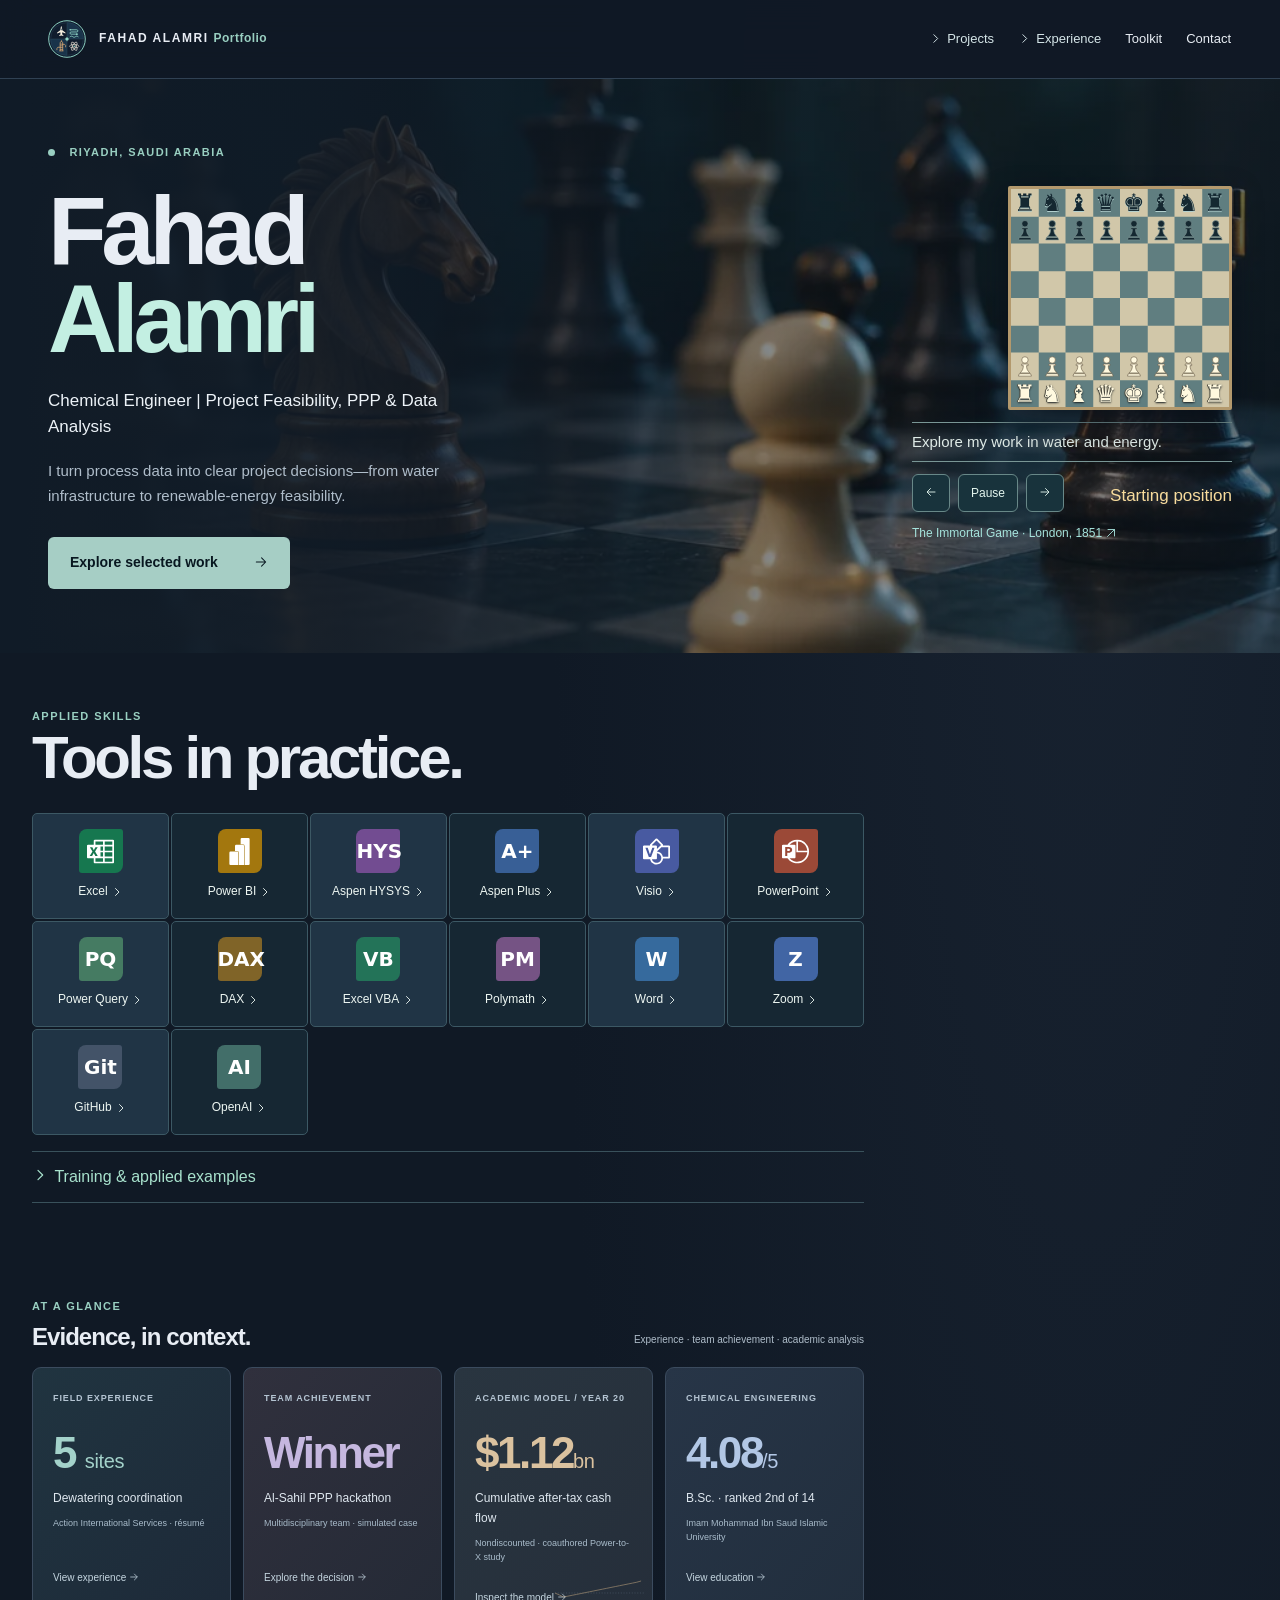
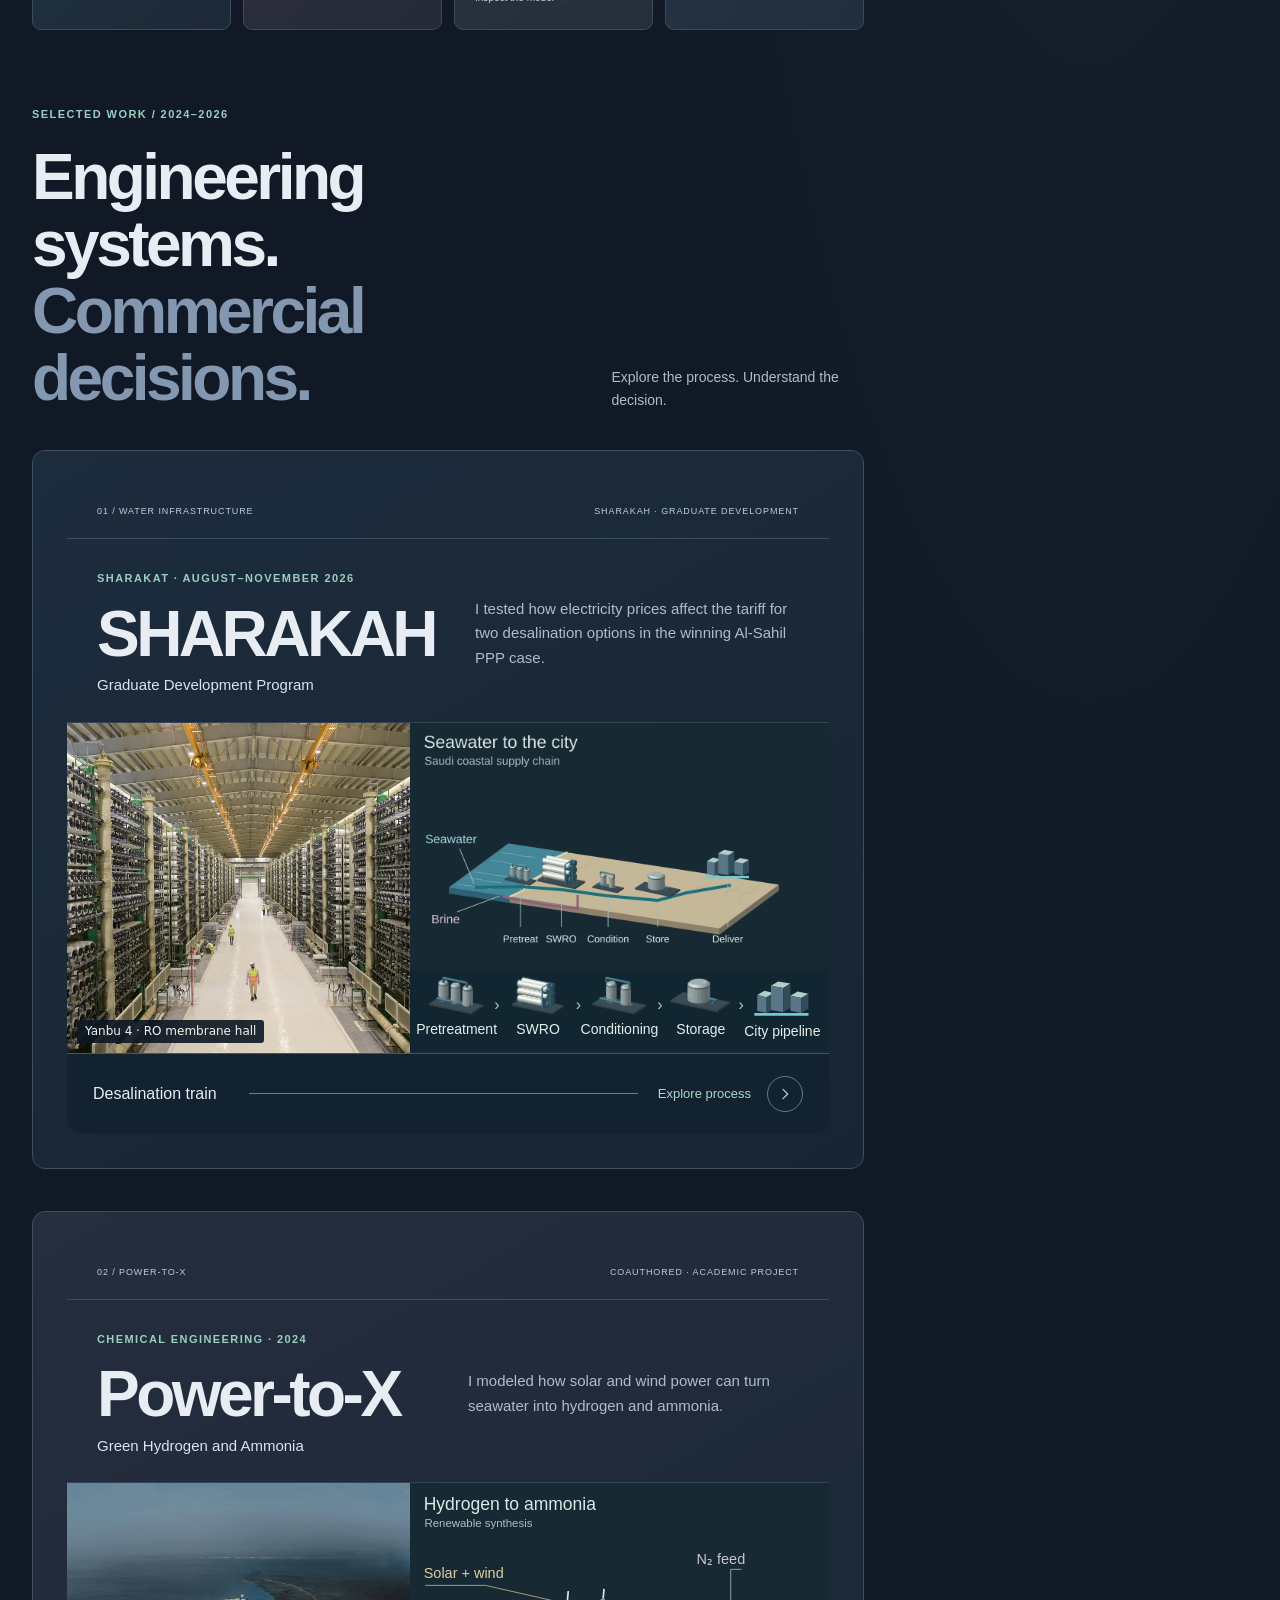
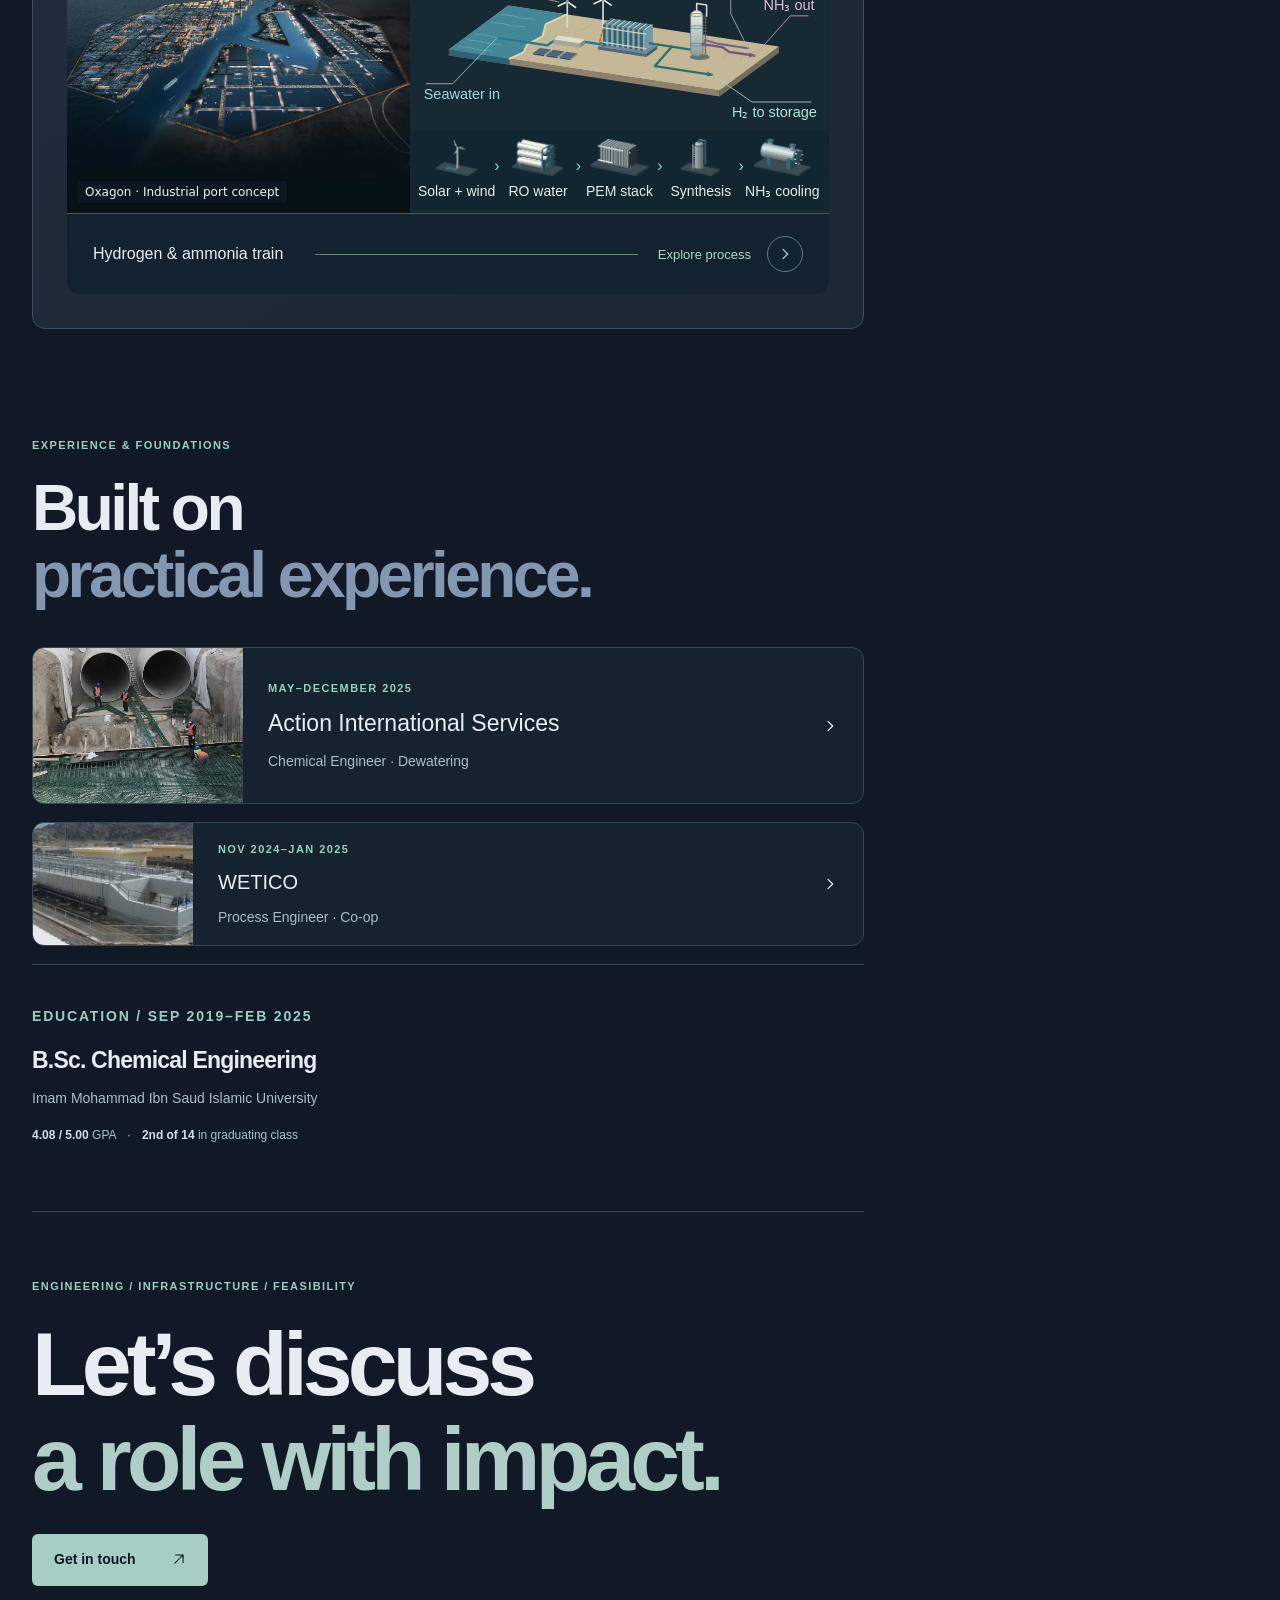
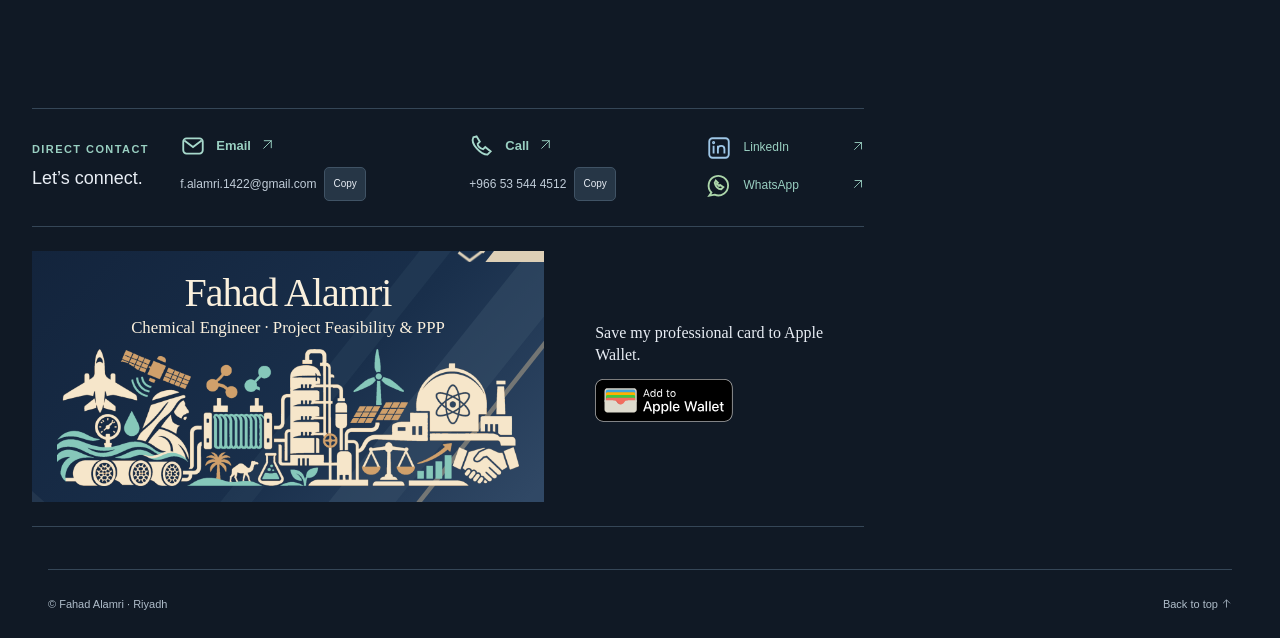
==== commit f173a93a: "Replace the contact card panorama with an interlocking industrial symbol band" ====
--- a/portfolio/index.html
+++ b/portfolio/index.html
@@ -1,6 +1,6 @@
 <!DOCTYPE html>
 
-<html lang="en"><head><script src="../assets/js/site-config.js"></script><meta charset="utf-8"/><meta content="width=device-width,initial-scale=1,viewport-fit=cover" name="viewport"/><meta content="#080f1a" name="theme-color"/><meta content="Fahad Alamri — chemical engineering, water infrastructure, PPP and project feasibility. Explore selected work and interactive case models." name="description"/><title>Fahad Alamri | Portfolio</title><link href="../assets/css/portfolio.css" rel="stylesheet"/><script defer="" src="../assets/js/explorers.js"></script><link href="../assets/css/executive.css" rel="stylesheet"/><script defer="" src="../assets/study/equipment.js"></script><link href="../assets/icons/knight-180.png" rel="apple-touch-icon" sizes="180x180"/><link href="../assets/brand/industry-icon-32.png" rel="icon" sizes="32x32" type="image/png"/><link href="../assets/brand/industry-emblem.svg" rel="icon" sizes="any" type="image/svg+xml"/><link href="../site.webmanifest?v=knight1" rel="manifest"/><meta content="Fahad Alamri" name="apple-mobile-web-app-title"/><meta content="website" property="og:type"/><meta content="Fahad Alamri" property="og:site_name"/><meta content="Engineering, infrastructure &amp; feasibility" property="og:title"/><meta content="Explore Fahad Alamri’s work in water infrastructure, PPP feasibility and Power-to-X through interactive process maps and case models." property="og:description"/><meta content="https://fahad-alamri-e.github.io/F.A-Portfolio/" property="og:url"/><meta content="https://fahad-alamri-e.github.io/F.A-Portfolio/assets/atlas/chess-1024.webp" property="og:image"/><meta content="1024" property="og:image:width"/><meta content="508" property="og:image:height"/><meta content="Chess pieces on a board in midgame" property="og:image:alt"/><meta content="summary_large_image" name="twitter:card"/><meta content="Fahad Alamri · Engineering &amp; Feasibility" name="twitter:title"/><meta content="https://fahad-alamri-e.github.io/F.A-Portfolio/assets/atlas/chess-1024.webp" name="twitter:image"/><link href="../assets/css/motion.css" rel="stylesheet"/><script defer="" src="../assets/atlas/models.js"></script><link rel="stylesheet" href="../assets/atlas/coastal.css"><link rel="stylesheet" href="../assets/study/refined.css?v=industry-brand1"><script defer src="../assets/study/refined.js?v=mobile-pill1"></script><link rel="stylesheet" href="../assets/wallet/card.css?v=coast-1">
+<html lang="en"><head><script src="../assets/js/site-config.js"></script><meta charset="utf-8"/><meta content="width=device-width,initial-scale=1,viewport-fit=cover" name="viewport"/><meta content="#080f1a" name="theme-color"/><meta content="Fahad Alamri — chemical engineering, water infrastructure, PPP and project feasibility. Explore selected work and interactive case models." name="description"/><title>Fahad Alamri | Portfolio</title><link href="../assets/css/portfolio.css" rel="stylesheet"/><script defer="" src="../assets/js/explorers.js"></script><link href="../assets/css/executive.css" rel="stylesheet"/><script defer="" src="../assets/study/equipment.js"></script><link href="../assets/icons/knight-180.png" rel="apple-touch-icon" sizes="180x180"/><link href="../assets/brand/industry-icon-32.png" rel="icon" sizes="32x32" type="image/png"/><link href="../assets/brand/industry-emblem.svg" rel="icon" sizes="any" type="image/svg+xml"/><link href="../site.webmanifest?v=knight1" rel="manifest"/><meta content="Fahad Alamri" name="apple-mobile-web-app-title"/><meta content="website" property="og:type"/><meta content="Fahad Alamri" property="og:site_name"/><meta content="Engineering, infrastructure &amp; feasibility" property="og:title"/><meta content="Explore Fahad Alamri’s work in water infrastructure, PPP feasibility and Power-to-X through interactive process maps and case models." property="og:description"/><meta content="https://fahad-alamri-e.github.io/F.A-Portfolio/" property="og:url"/><meta content="https://fahad-alamri-e.github.io/F.A-Portfolio/assets/atlas/chess-1024.webp" property="og:image"/><meta content="1024" property="og:image:width"/><meta content="508" property="og:image:height"/><meta content="Chess pieces on a board in midgame" property="og:image:alt"/><meta content="summary_large_image" name="twitter:card"/><meta content="Fahad Alamri · Engineering &amp; Feasibility" name="twitter:title"/><meta content="https://fahad-alamri-e.github.io/F.A-Portfolio/assets/atlas/chess-1024.webp" name="twitter:image"/><link href="../assets/css/motion.css" rel="stylesheet"/><script defer="" src="../assets/atlas/models.js"></script><link rel="stylesheet" href="../assets/atlas/coastal.css"><link rel="stylesheet" href="../assets/study/refined.css?v=industry-brand1"><script defer src="../assets/study/refined.js?v=mobile-pill1"></script><link rel="stylesheet" href="../assets/wallet/card.css?v=symbols-1">
 </head>
 <body id="top"><a class="skip" href="#main">Skip to content</a><div aria-hidden="true" class="scroll-object"><svg viewBox="0 0 300 300"><g fill="none" id="scroll-geometry" stroke="currentColor" stroke-width="1.5"><path d="m150 35 95 55v110l-95 55-95-55V90Zm0 0v110m95-55-95 55-95-55m95 55v110"></path><circle cx="150" cy="145" r="90"></circle><path d="M40 230Q90 60 150 145T260 60"></path></g><text fill="currentColor" font-size="18" id="scroll-equation" x="35" y="285">Σṁin − Σṁout = dM/dt</text></svg></div><header><a aria-label="Fahad Alamri Portfolio, top" class="brand" href="#top"><img class="brand-emblem" src="../assets/brand/industry-emblem.svg" width="38" height="38" alt=""><span>FAHAD ALAMRI <span class="brand-portfolio">Portfolio</span></span></a><button class="mobile-menu" type="button" aria-label="Open menu" aria-expanded="false" aria-controls="portfolio-nav"><svg class="ui-icon icon-menu" aria-hidden="true" focusable="false"><use href="../assets/study/navigation.svg#menu"></use></svg><svg class="ui-icon icon-close" aria-hidden="true" focusable="false"><use href="../assets/study/navigation.svg#close"></use></svg></button><nav id="portfolio-nav" aria-label="Main navigation"><details><summary><svg class="ui-icon icon-chevron" aria-hidden="true" focusable="false"><use href="../assets/study/navigation.svg#chevron"></use></svg>Projects</summary><div><a data-open-project href="#sharakah">Al-Sahil PPP</a><a data-open-project href="#power-to-x">Power-to-X</a></div></details><details><summary><svg class="ui-icon icon-chevron" aria-hidden="true" focusable="false"><use href="../assets/study/navigation.svg#chevron"></use></svg>Experience</summary><div><a href="#action">Action International</a><a href="#wetico">WETICO</a></div></details><a href="#toolkit">Toolkit</a><a href="#contact">Contact</a></nav></header>
 <main id="main"><section class="hero wrap match-hero"><div><p class="eyebrow"><span class="dot"></span> RIYADH, SAUDI ARABIA</p><h1>Fahad<br/><span>Alamri</span></h1><p class="headline">Chemical Engineer | Project Feasibility, PPP &amp; Data Analysis</p><p class="intro">I turn process data into clear project decisions—from water infrastructure to renewable-energy feasibility.</p><a class="button primary" href="#work">Explore selected work <span><svg class="ui-icon icon-right" aria-hidden="true" focusable="false"><use href="../assets/study/navigation.svg#right"></use></svg></span></a></div><aside class="replay"><div id="board" role="img" aria-label="Chess replay"></div><p class="hero-caption">Explore my work in water and energy.</p><div class="playbar"><button id="prev" aria-label="Previous move"><svg class="ui-icon icon-left" aria-hidden="true" focusable="false"><use href="../assets/study/navigation.svg#left"></use></svg></button><button id="toggle">Pause</button><button id="next" aria-label="Next move"><svg class="ui-icon icon-right" aria-hidden="true" focusable="false"><use href="../assets/study/navigation.svg#right"></use></svg></button><output id="notation"></output></div><a class="game-credit" href="https://www.chessworld.net/chessclubs/openingguide/immortal-game.asp">The Immortal Game · London, 1851 <svg class="ui-icon icon-external" aria-hidden="true" focusable="false"><use href="../assets/study/navigation.svg#external"></use></svg></a></aside></section>
@@ -19,7 +19,7 @@
       <h2 id="save-card">Fahad Alamri</h2>
       <p>Chemical Engineer · Project Feasibility &amp; PPP</p>
     </div>
-    <img src="../assets/brand/industry-coast.webp" width="1440" height="480" loading="lazy" alt="An aircraft and satellite above a coastal landscape of desalination membranes, refinery towers and a nuclear power station.">
+    <img src="../assets/brand/industry-symbols.webp" width="1440" height="426" loading="lazy" alt="Interlocking symbols connect desalination membranes, an electrolyzer and a balance scale with aviation, refining and nuclear energy.">
   </div>
   <div class="wallet-save"><p>Save my professional card to Apple Wallet.</p>
     <a href="https://fahad-alamri-e.github.io/F.A-Portfolio/assets/wallet/fahad-alamri.pkpass?v=poster-eaac5a4"><img src="../assets/wallet/add-to-apple-wallet.svg" alt="Add to Apple Wallet" width="139" height="44"></a>
--- a/assets/wallet/card.css
+++ b/assets/wallet/card.css
@@ -12,10 +12,13 @@
 .wallet-art {
   width: min(100%, 32rem);
   color: #faf0dd;
-  background: #112b40;
+  background: #13243a url("../brand/card-diagonals.svg") center / 100% 100% no-repeat;
+  box-sizing: border-box;
+  padding: 0 3% clamp(.65rem, 1.5vw, 1rem);
+  text-align: center;
 }
 .wallet-identity {
-  padding: 1.1rem 1.3rem .2rem;
+  padding: clamp(.85rem, 1.7vw, 1.3rem) 0 .65rem;
 }
 .wallet-art .wallet-identity h2 {
   margin: 0;
@@ -32,7 +35,7 @@
   display: block;
   width: 100%;
   height: auto;
-  mask-image: linear-gradient(to bottom, transparent, black 9%);
+
 }
 .wallet-save { max-width: 15rem; }
 .wallet-save p { font: 400 1rem/1.4 "Times New Roman", Times, serif; margin: 0 0 .75rem; color: var(--ink); }
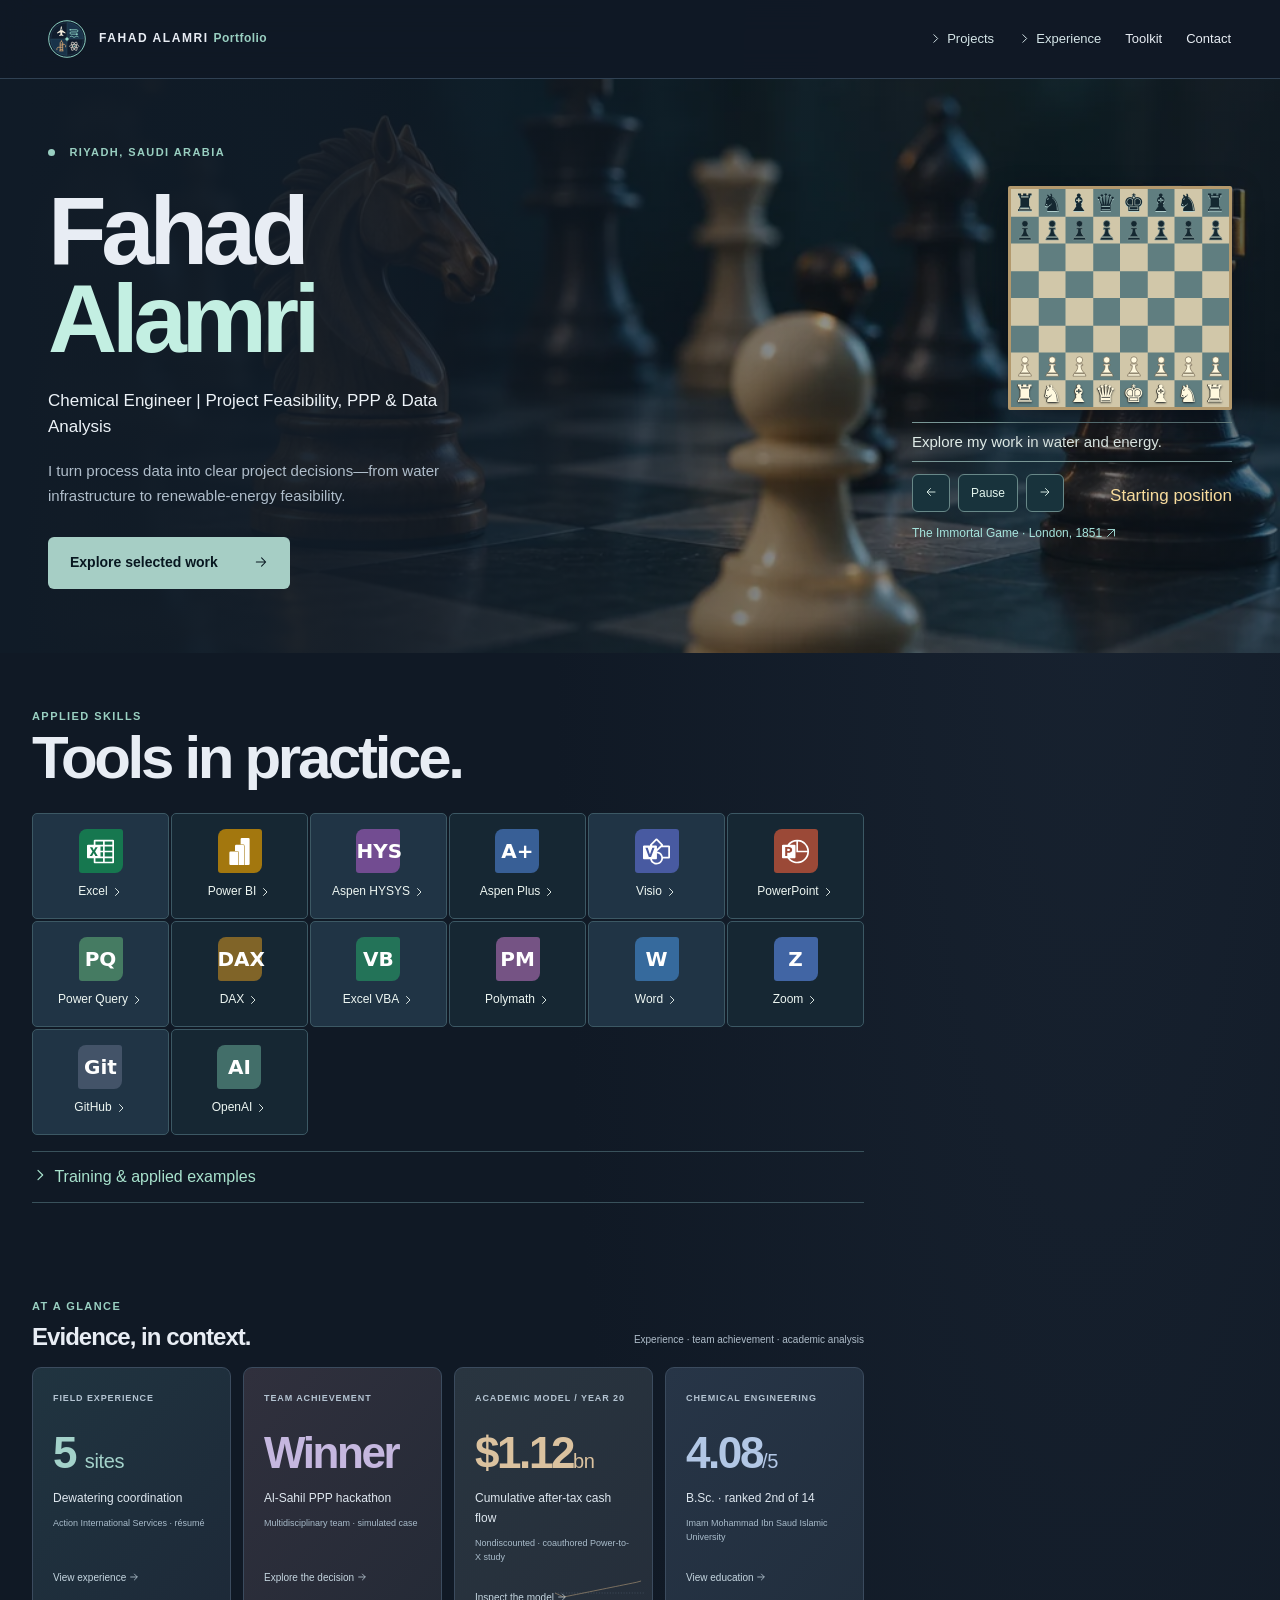
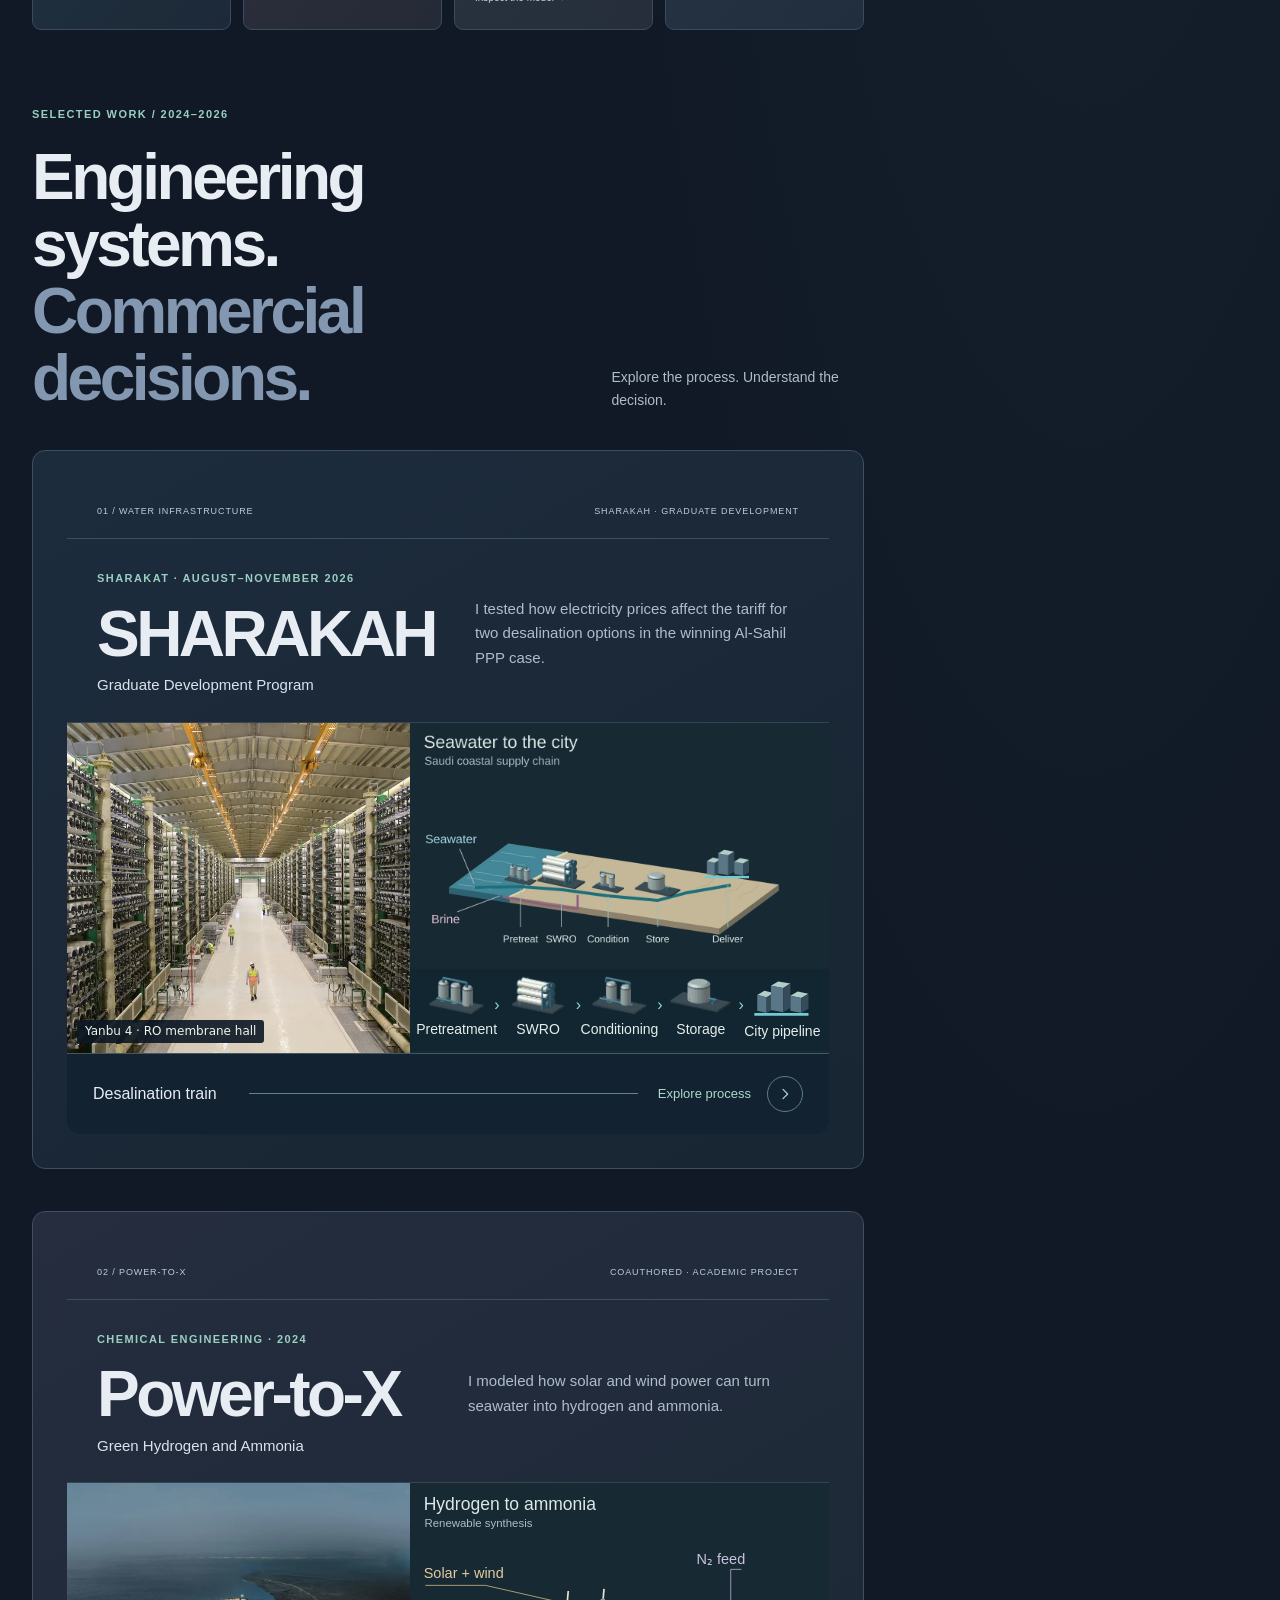
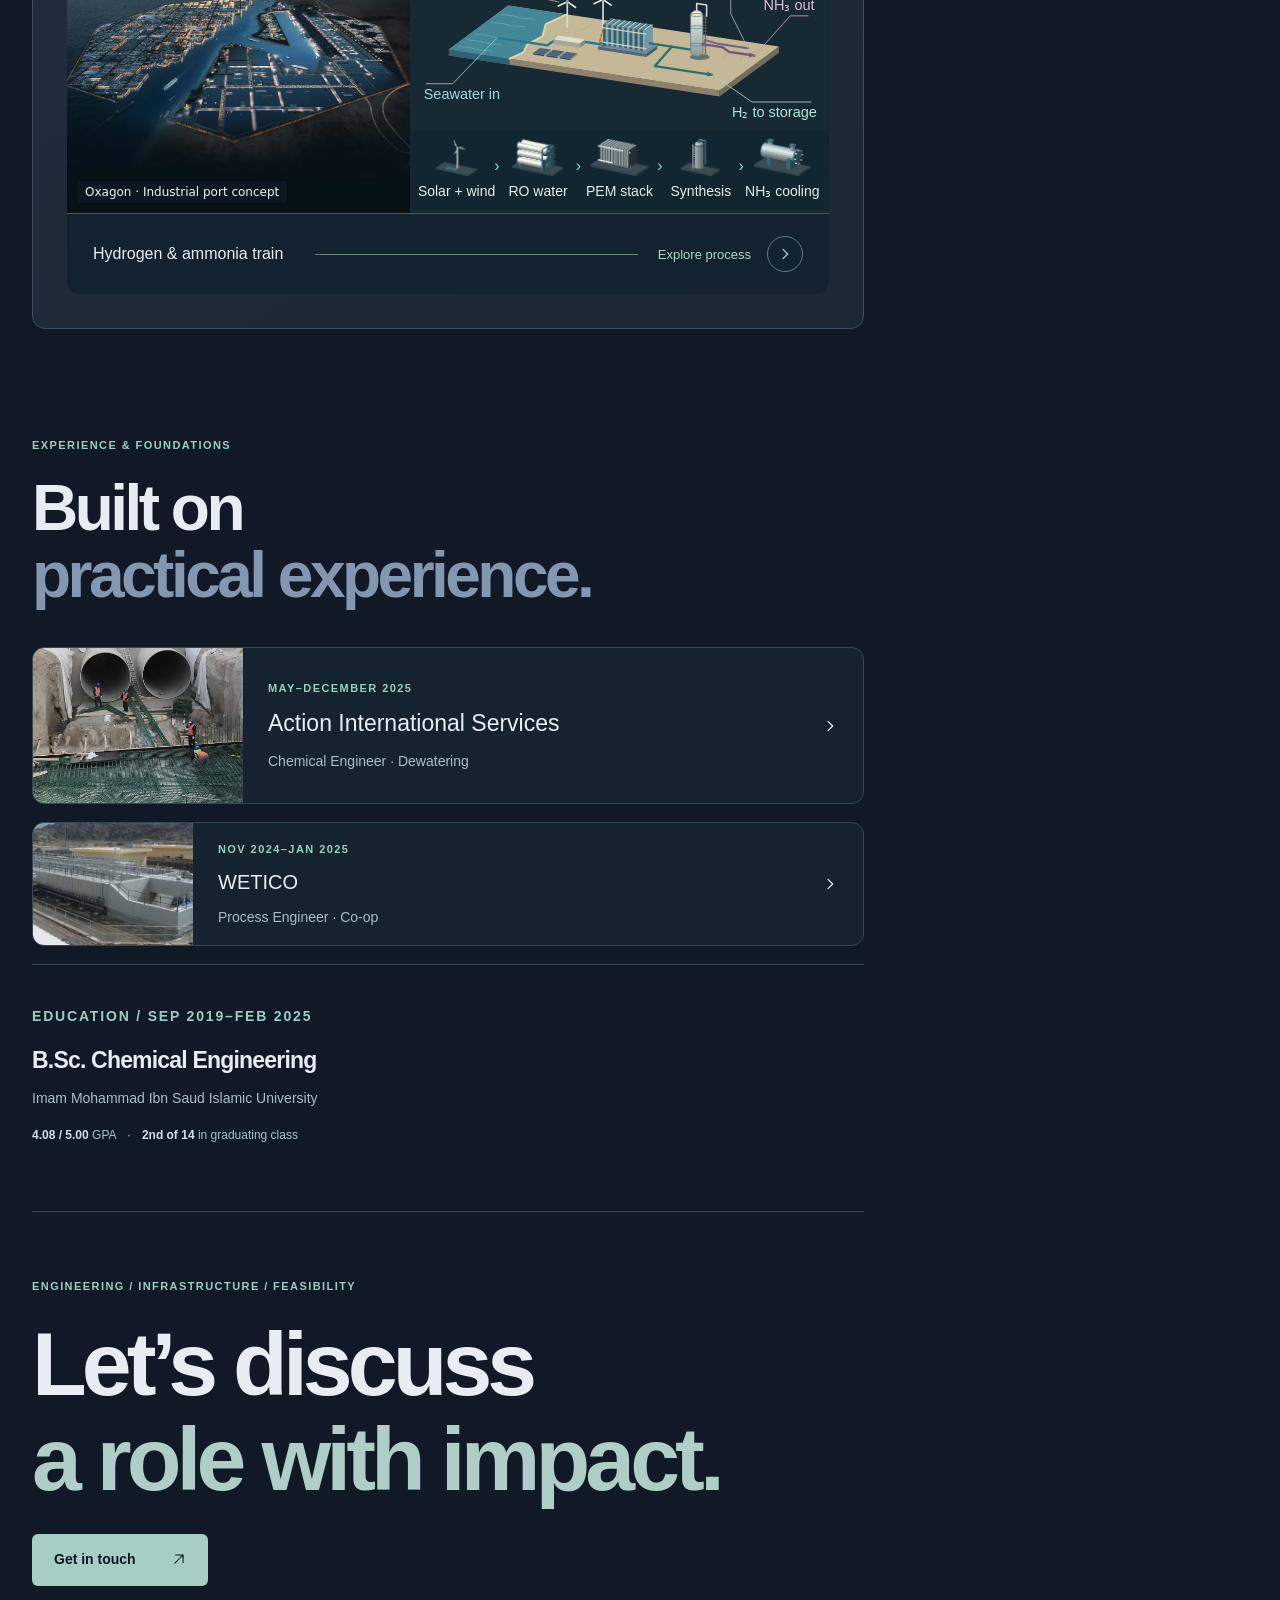
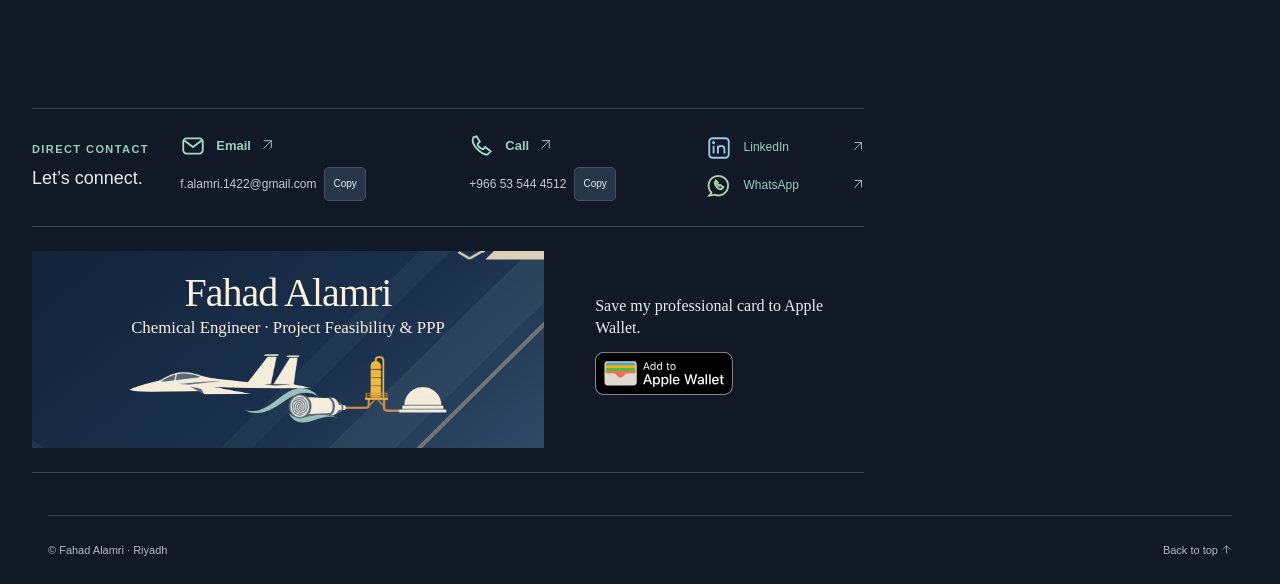
==== commit d6ce0099: "Refine the portfolio card to four connected sector symbols" ====
--- a/portfolio/index.html
+++ b/portfolio/index.html
@@ -1,6 +1,6 @@
 <!DOCTYPE html>
 
-<html lang="en"><head><script src="../assets/js/site-config.js"></script><meta charset="utf-8"/><meta content="width=device-width,initial-scale=1,viewport-fit=cover" name="viewport"/><meta content="#080f1a" name="theme-color"/><meta content="Fahad Alamri — chemical engineering, water infrastructure, PPP and project feasibility. Explore selected work and interactive case models." name="description"/><title>Fahad Alamri | Portfolio</title><link href="../assets/css/portfolio.css" rel="stylesheet"/><script defer="" src="../assets/js/explorers.js"></script><link href="../assets/css/executive.css" rel="stylesheet"/><script defer="" src="../assets/study/equipment.js"></script><link href="../assets/icons/knight-180.png" rel="apple-touch-icon" sizes="180x180"/><link href="../assets/brand/industry-icon-32.png" rel="icon" sizes="32x32" type="image/png"/><link href="../assets/brand/industry-emblem.svg" rel="icon" sizes="any" type="image/svg+xml"/><link href="../site.webmanifest?v=knight1" rel="manifest"/><meta content="Fahad Alamri" name="apple-mobile-web-app-title"/><meta content="website" property="og:type"/><meta content="Fahad Alamri" property="og:site_name"/><meta content="Engineering, infrastructure &amp; feasibility" property="og:title"/><meta content="Explore Fahad Alamri’s work in water infrastructure, PPP feasibility and Power-to-X through interactive process maps and case models." property="og:description"/><meta content="https://fahad-alamri-e.github.io/F.A-Portfolio/" property="og:url"/><meta content="https://fahad-alamri-e.github.io/F.A-Portfolio/assets/atlas/chess-1024.webp" property="og:image"/><meta content="1024" property="og:image:width"/><meta content="508" property="og:image:height"/><meta content="Chess pieces on a board in midgame" property="og:image:alt"/><meta content="summary_large_image" name="twitter:card"/><meta content="Fahad Alamri · Engineering &amp; Feasibility" name="twitter:title"/><meta content="https://fahad-alamri-e.github.io/F.A-Portfolio/assets/atlas/chess-1024.webp" name="twitter:image"/><link href="../assets/css/motion.css" rel="stylesheet"/><script defer="" src="../assets/atlas/models.js"></script><link rel="stylesheet" href="../assets/atlas/coastal.css"><link rel="stylesheet" href="../assets/study/refined.css?v=industry-brand1"><script defer src="../assets/study/refined.js?v=mobile-pill1"></script><link rel="stylesheet" href="../assets/wallet/card.css?v=symbols-1">
+<html lang="en"><head><script src="../assets/js/site-config.js"></script><meta charset="utf-8"/><meta content="width=device-width,initial-scale=1,viewport-fit=cover" name="viewport"/><meta content="#080f1a" name="theme-color"/><meta content="Fahad Alamri — chemical engineering, water infrastructure, PPP and project feasibility. Explore selected work and interactive case models." name="description"/><title>Fahad Alamri | Portfolio</title><link href="../assets/css/portfolio.css" rel="stylesheet"/><script defer="" src="../assets/js/explorers.js"></script><link href="../assets/css/executive.css" rel="stylesheet"/><script defer="" src="../assets/study/equipment.js"></script><link href="../assets/icons/knight-180.png" rel="apple-touch-icon" sizes="180x180"/><link href="../assets/brand/industry-icon-32.png" rel="icon" sizes="32x32" type="image/png"/><link href="../assets/brand/industry-emblem.svg" rel="icon" sizes="any" type="image/svg+xml"/><link href="../site.webmanifest?v=knight1" rel="manifest"/><meta content="Fahad Alamri" name="apple-mobile-web-app-title"/><meta content="website" property="og:type"/><meta content="Fahad Alamri" property="og:site_name"/><meta content="Engineering, infrastructure &amp; feasibility" property="og:title"/><meta content="Explore Fahad Alamri’s work in water infrastructure, PPP feasibility and Power-to-X through interactive process maps and case models." property="og:description"/><meta content="https://fahad-alamri-e.github.io/F.A-Portfolio/" property="og:url"/><meta content="https://fahad-alamri-e.github.io/F.A-Portfolio/assets/atlas/chess-1024.webp" property="og:image"/><meta content="1024" property="og:image:width"/><meta content="508" property="og:image:height"/><meta content="Chess pieces on a board in midgame" property="og:image:alt"/><meta content="summary_large_image" name="twitter:card"/><meta content="Fahad Alamri · Engineering &amp; Feasibility" name="twitter:title"/><meta content="https://fahad-alamri-e.github.io/F.A-Portfolio/assets/atlas/chess-1024.webp" name="twitter:image"/><link href="../assets/css/motion.css" rel="stylesheet"/><script defer="" src="../assets/atlas/models.js"></script><link rel="stylesheet" href="../assets/atlas/coastal.css"><link rel="stylesheet" href="../assets/study/refined.css?v=industry-brand1"><script defer src="../assets/study/refined.js?v=mobile-pill1"></script><link rel="stylesheet" href="../assets/wallet/card.css?v=four-sectors">
 </head>
 <body id="top"><a class="skip" href="#main">Skip to content</a><div aria-hidden="true" class="scroll-object"><svg viewBox="0 0 300 300"><g fill="none" id="scroll-geometry" stroke="currentColor" stroke-width="1.5"><path d="m150 35 95 55v110l-95 55-95-55V90Zm0 0v110m95-55-95 55-95-55m95 55v110"></path><circle cx="150" cy="145" r="90"></circle><path d="M40 230Q90 60 150 145T260 60"></path></g><text fill="currentColor" font-size="18" id="scroll-equation" x="35" y="285">Σṁin − Σṁout = dM/dt</text></svg></div><header><a aria-label="Fahad Alamri Portfolio, top" class="brand" href="#top"><img class="brand-emblem" src="../assets/brand/industry-emblem.svg" width="38" height="38" alt=""><span>FAHAD ALAMRI <span class="brand-portfolio">Portfolio</span></span></a><button class="mobile-menu" type="button" aria-label="Open menu" aria-expanded="false" aria-controls="portfolio-nav"><svg class="ui-icon icon-menu" aria-hidden="true" focusable="false"><use href="../assets/study/navigation.svg#menu"></use></svg><svg class="ui-icon icon-close" aria-hidden="true" focusable="false"><use href="../assets/study/navigation.svg#close"></use></svg></button><nav id="portfolio-nav" aria-label="Main navigation"><details><summary><svg class="ui-icon icon-chevron" aria-hidden="true" focusable="false"><use href="../assets/study/navigation.svg#chevron"></use></svg>Projects</summary><div><a data-open-project href="#sharakah">Al-Sahil PPP</a><a data-open-project href="#power-to-x">Power-to-X</a></div></details><details><summary><svg class="ui-icon icon-chevron" aria-hidden="true" focusable="false"><use href="../assets/study/navigation.svg#chevron"></use></svg>Experience</summary><div><a href="#action">Action International</a><a href="#wetico">WETICO</a></div></details><a href="#toolkit">Toolkit</a><a href="#contact">Contact</a></nav></header>
 <main id="main"><section class="hero wrap match-hero"><div><p class="eyebrow"><span class="dot"></span> RIYADH, SAUDI ARABIA</p><h1>Fahad<br/><span>Alamri</span></h1><p class="headline">Chemical Engineer | Project Feasibility, PPP &amp; Data Analysis</p><p class="intro">I turn process data into clear project decisions—from water infrastructure to renewable-energy feasibility.</p><a class="button primary" href="#work">Explore selected work <span><svg class="ui-icon icon-right" aria-hidden="true" focusable="false"><use href="../assets/study/navigation.svg#right"></use></svg></span></a></div><aside class="replay"><div id="board" role="img" aria-label="Chess replay"></div><p class="hero-caption">Explore my work in water and energy.</p><div class="playbar"><button id="prev" aria-label="Previous move"><svg class="ui-icon icon-left" aria-hidden="true" focusable="false"><use href="../assets/study/navigation.svg#left"></use></svg></button><button id="toggle">Pause</button><button id="next" aria-label="Next move"><svg class="ui-icon icon-right" aria-hidden="true" focusable="false"><use href="../assets/study/navigation.svg#right"></use></svg></button><output id="notation"></output></div><a class="game-credit" href="https://www.chessworld.net/chessclubs/openingguide/immortal-game.asp">The Immortal Game · London, 1851 <svg class="ui-icon icon-external" aria-hidden="true" focusable="false"><use href="../assets/study/navigation.svg#external"></use></svg></a></aside></section>
@@ -19,7 +19,7 @@
       <h2 id="save-card">Fahad Alamri</h2>
       <p>Chemical Engineer · Project Feasibility &amp; PPP</p>
     </div>
-    <img src="../assets/brand/industry-symbols.webp" width="1440" height="426" loading="lazy" alt="Interlocking symbols connect desalination membranes, an electrolyzer and a balance scale with aviation, refining and nuclear energy.">
+    <img src="../assets/brand/sector-motif.webp" width="960" height="209" loading="lazy" alt="A twin-tail jet leads into a spiral desalination membrane, a distillation column and a reactor containment dome.">
   </div>
   <div class="wallet-save"><p>Save my professional card to Apple Wallet.</p>
     <a href="https://fahad-alamri-e.github.io/F.A-Portfolio/assets/wallet/fahad-alamri.pkpass?v=poster-eaac5a4"><img src="../assets/wallet/add-to-apple-wallet.svg" alt="Add to Apple Wallet" width="139" height="44"></a>
--- a/assets/wallet/card.css
+++ b/assets/wallet/card.css
@@ -33,8 +33,9 @@
 }
 .wallet-art img {
   display: block;
-  width: 100%;
+  width: 69%;
   height: auto;
+  margin: .3rem auto .55rem;
 
 }
 .wallet-save { max-width: 15rem; }
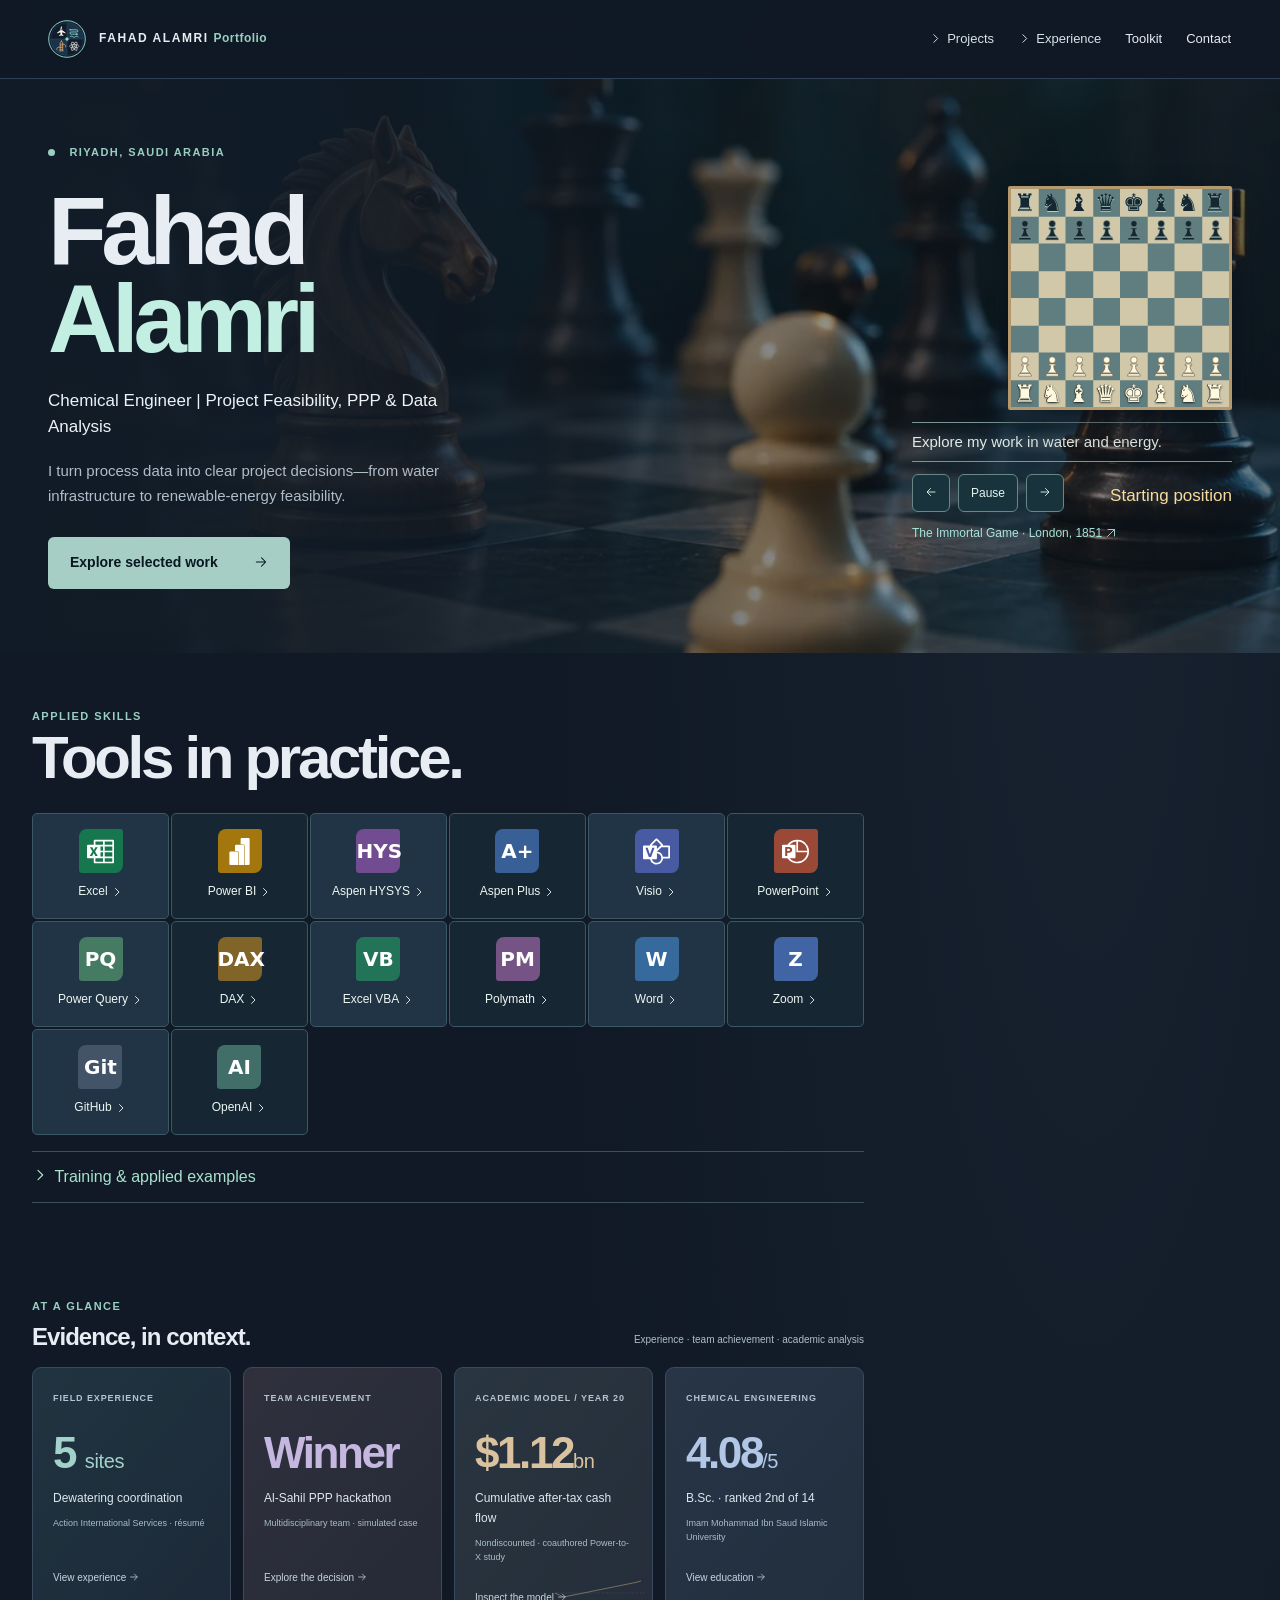
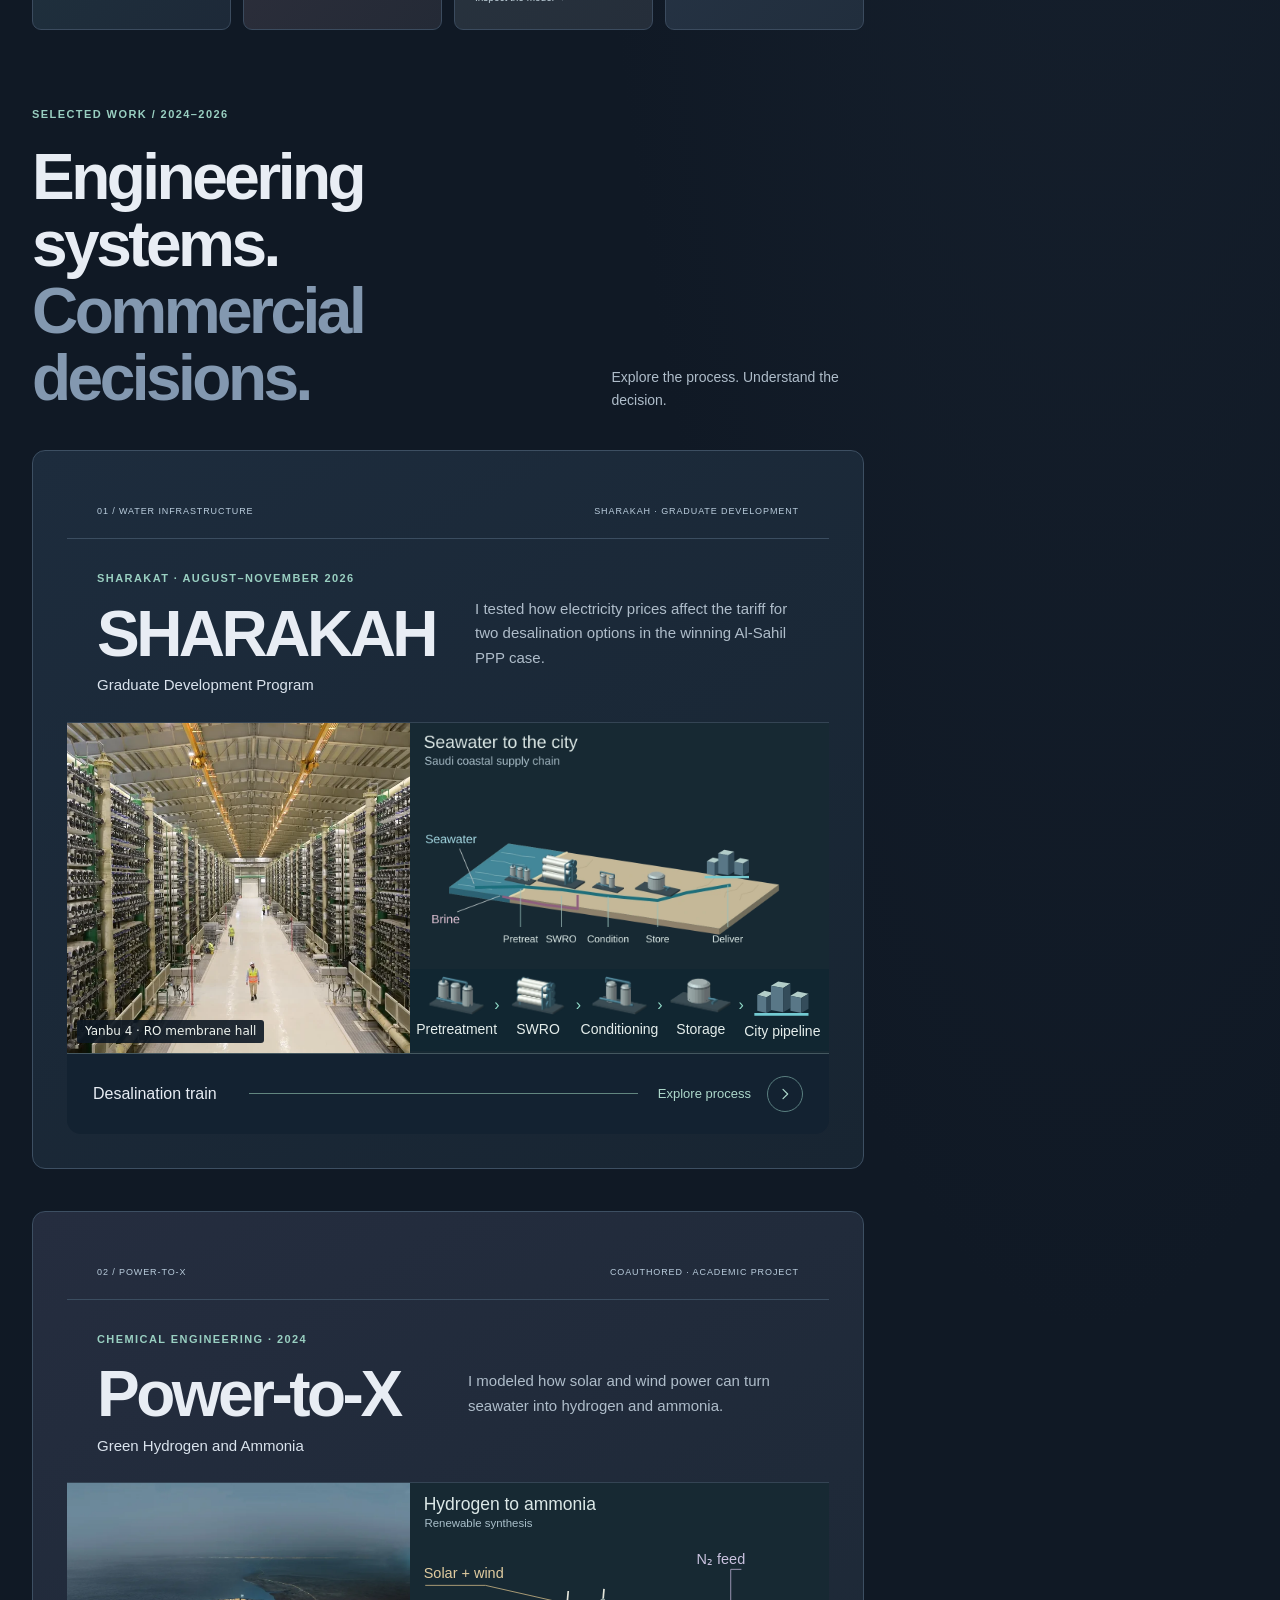
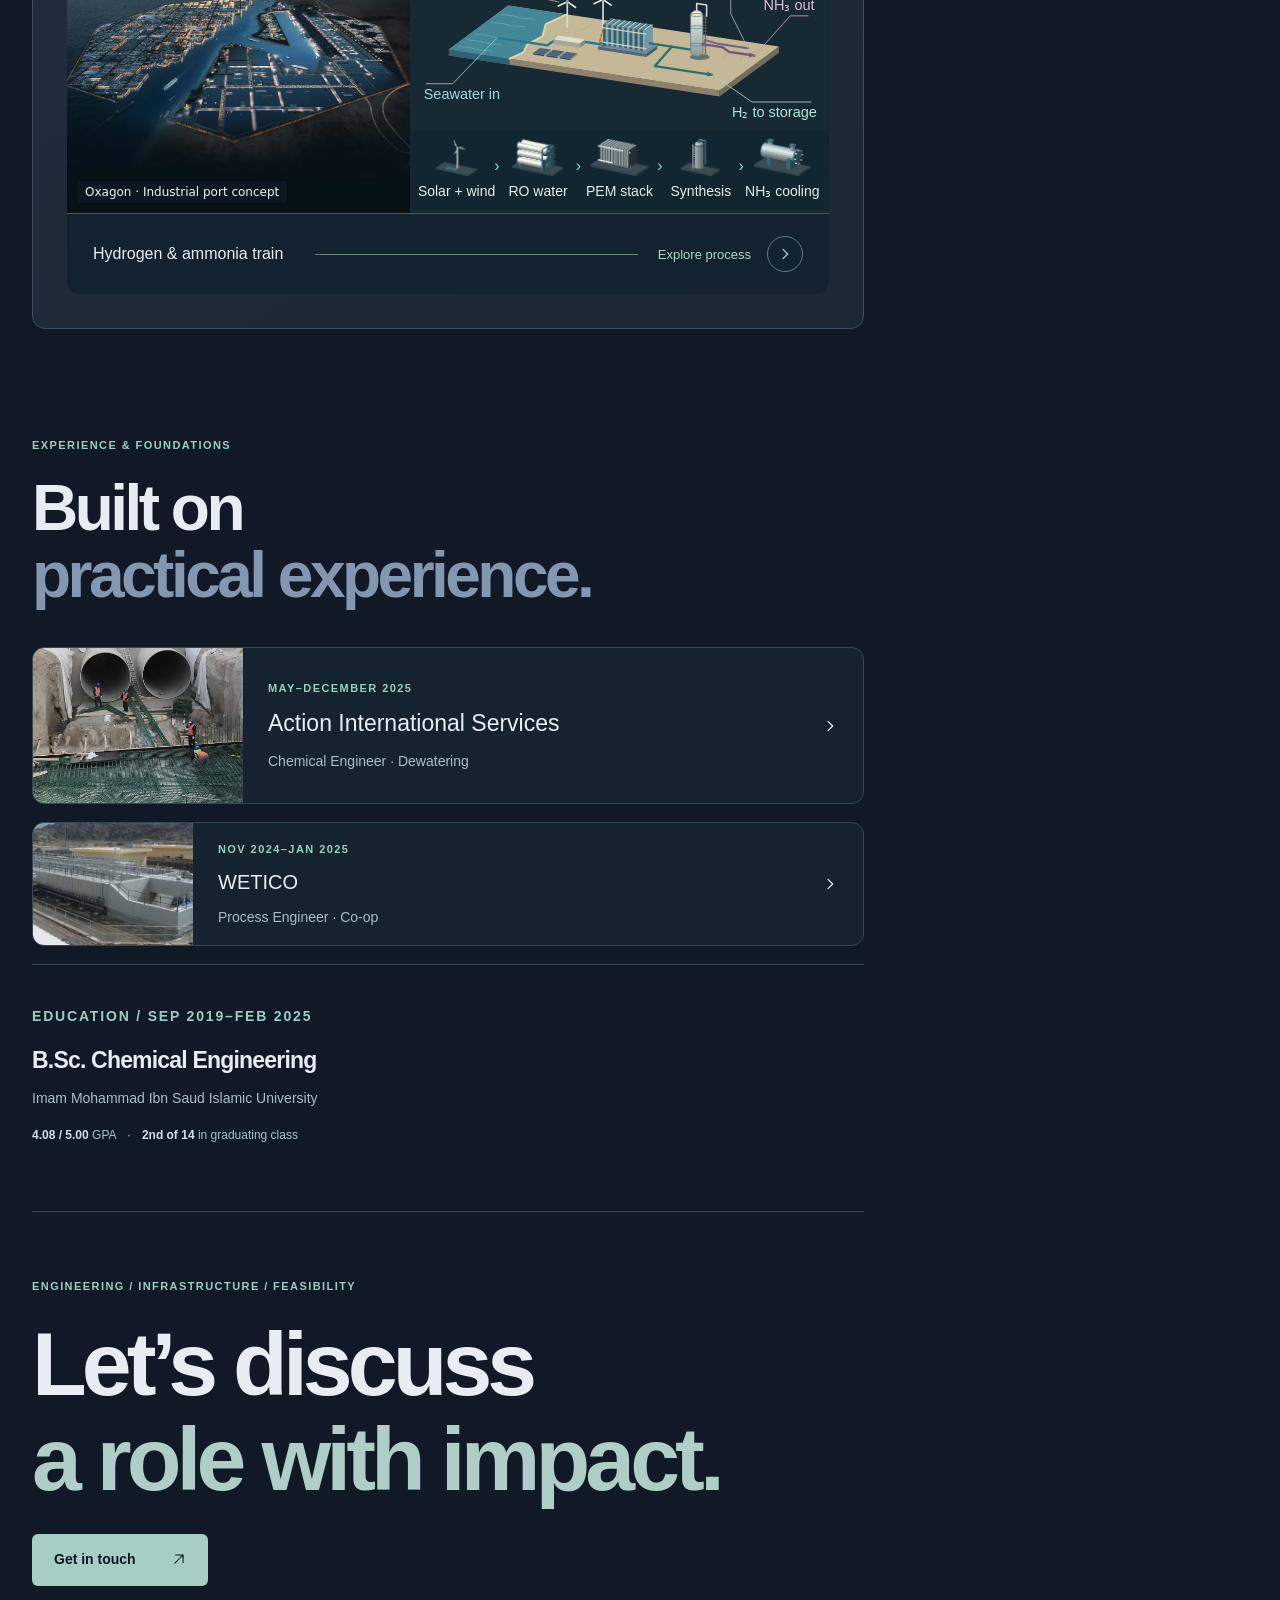
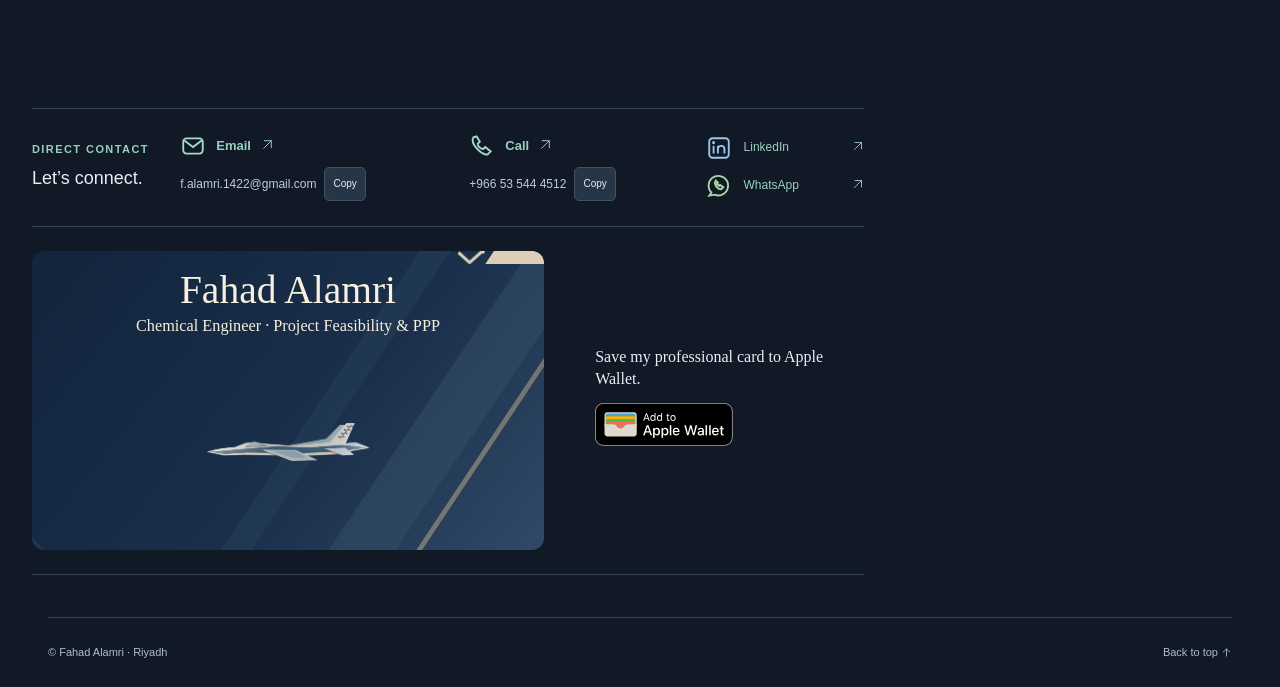
==== commit ba61673e: "Publish the signed F-15 Wallet pass and matching portfolio card" ====
--- a/portfolio/index.html
+++ b/portfolio/index.html
@@ -1,6 +1,6 @@
 <!DOCTYPE html>
 
-<html lang="en"><head><script src="../assets/js/site-config.js"></script><meta charset="utf-8"/><meta content="width=device-width,initial-scale=1,viewport-fit=cover" name="viewport"/><meta content="#080f1a" name="theme-color"/><meta content="Fahad Alamri — chemical engineering, water infrastructure, PPP and project feasibility. Explore selected work and interactive case models." name="description"/><title>Fahad Alamri | Portfolio</title><link href="../assets/css/portfolio.css" rel="stylesheet"/><script defer="" src="../assets/js/explorers.js"></script><link href="../assets/css/executive.css" rel="stylesheet"/><script defer="" src="../assets/study/equipment.js"></script><link href="../assets/icons/knight-180.png" rel="apple-touch-icon" sizes="180x180"/><link href="../assets/brand/industry-icon-32.png" rel="icon" sizes="32x32" type="image/png"/><link href="../assets/brand/industry-emblem.svg" rel="icon" sizes="any" type="image/svg+xml"/><link href="../site.webmanifest?v=knight1" rel="manifest"/><meta content="Fahad Alamri" name="apple-mobile-web-app-title"/><meta content="website" property="og:type"/><meta content="Fahad Alamri" property="og:site_name"/><meta content="Engineering, infrastructure &amp; feasibility" property="og:title"/><meta content="Explore Fahad Alamri’s work in water infrastructure, PPP feasibility and Power-to-X through interactive process maps and case models." property="og:description"/><meta content="https://fahad-alamri-e.github.io/F.A-Portfolio/" property="og:url"/><meta content="https://fahad-alamri-e.github.io/F.A-Portfolio/assets/atlas/chess-1024.webp" property="og:image"/><meta content="1024" property="og:image:width"/><meta content="508" property="og:image:height"/><meta content="Chess pieces on a board in midgame" property="og:image:alt"/><meta content="summary_large_image" name="twitter:card"/><meta content="Fahad Alamri · Engineering &amp; Feasibility" name="twitter:title"/><meta content="https://fahad-alamri-e.github.io/F.A-Portfolio/assets/atlas/chess-1024.webp" name="twitter:image"/><link href="../assets/css/motion.css" rel="stylesheet"/><script defer="" src="../assets/atlas/models.js"></script><link rel="stylesheet" href="../assets/atlas/coastal.css"><link rel="stylesheet" href="../assets/study/refined.css?v=industry-brand1"><script defer src="../assets/study/refined.js?v=mobile-pill1"></script><link rel="stylesheet" href="../assets/wallet/card.css?v=four-sectors">
+<html lang="en"><head><script src="../assets/js/site-config.js"></script><meta charset="utf-8"/><meta content="width=device-width,initial-scale=1,viewport-fit=cover" name="viewport"/><meta content="#080f1a" name="theme-color"/><meta content="Fahad Alamri — chemical engineering, water infrastructure, PPP and project feasibility. Explore selected work and interactive case models." name="description"/><title>Fahad Alamri | Portfolio</title><link href="../assets/css/portfolio.css" rel="stylesheet"/><script defer="" src="../assets/js/explorers.js"></script><link href="../assets/css/executive.css" rel="stylesheet"/><script defer="" src="../assets/study/equipment.js"></script><link href="../assets/icons/knight-180.png" rel="apple-touch-icon" sizes="180x180"/><link href="../assets/brand/industry-icon-32.png" rel="icon" sizes="32x32" type="image/png"/><link href="../assets/brand/industry-emblem.svg" rel="icon" sizes="any" type="image/svg+xml"/><link href="../site.webmanifest?v=knight1" rel="manifest"/><meta content="Fahad Alamri" name="apple-mobile-web-app-title"/><meta content="website" property="og:type"/><meta content="Fahad Alamri" property="og:site_name"/><meta content="Engineering, infrastructure &amp; feasibility" property="og:title"/><meta content="Explore Fahad Alamri’s work in water infrastructure, PPP feasibility and Power-to-X through interactive process maps and case models." property="og:description"/><meta content="https://fahad-alamri-e.github.io/F.A-Portfolio/" property="og:url"/><meta content="https://fahad-alamri-e.github.io/F.A-Portfolio/assets/atlas/chess-1024.webp" property="og:image"/><meta content="1024" property="og:image:width"/><meta content="508" property="og:image:height"/><meta content="Chess pieces on a board in midgame" property="og:image:alt"/><meta content="summary_large_image" name="twitter:card"/><meta content="Fahad Alamri · Engineering &amp; Feasibility" name="twitter:title"/><meta content="https://fahad-alamri-e.github.io/F.A-Portfolio/assets/atlas/chess-1024.webp" name="twitter:image"/><link href="../assets/css/motion.css" rel="stylesheet"/><script defer="" src="../assets/atlas/models.js"></script><link rel="stylesheet" href="../assets/atlas/coastal.css"><link rel="stylesheet" href="../assets/study/refined.css?v=industry-brand1"><script defer src="../assets/study/refined.js?v=mobile-pill1"></script><link rel="stylesheet" href="../assets/wallet/card.css?v=f15-74a9a0f8a2c6">
 </head>
 <body id="top"><a class="skip" href="#main">Skip to content</a><div aria-hidden="true" class="scroll-object"><svg viewBox="0 0 300 300"><g fill="none" id="scroll-geometry" stroke="currentColor" stroke-width="1.5"><path d="m150 35 95 55v110l-95 55-95-55V90Zm0 0v110m95-55-95 55-95-55m95 55v110"></path><circle cx="150" cy="145" r="90"></circle><path d="M40 230Q90 60 150 145T260 60"></path></g><text fill="currentColor" font-size="18" id="scroll-equation" x="35" y="285">Σṁin − Σṁout = dM/dt</text></svg></div><header><a aria-label="Fahad Alamri Portfolio, top" class="brand" href="#top"><img class="brand-emblem" src="../assets/brand/industry-emblem.svg" width="38" height="38" alt=""><span>FAHAD ALAMRI <span class="brand-portfolio">Portfolio</span></span></a><button class="mobile-menu" type="button" aria-label="Open menu" aria-expanded="false" aria-controls="portfolio-nav"><svg class="ui-icon icon-menu" aria-hidden="true" focusable="false"><use href="../assets/study/navigation.svg#menu"></use></svg><svg class="ui-icon icon-close" aria-hidden="true" focusable="false"><use href="../assets/study/navigation.svg#close"></use></svg></button><nav id="portfolio-nav" aria-label="Main navigation"><details><summary><svg class="ui-icon icon-chevron" aria-hidden="true" focusable="false"><use href="../assets/study/navigation.svg#chevron"></use></svg>Projects</summary><div><a data-open-project href="#sharakah">Al-Sahil PPP</a><a data-open-project href="#power-to-x">Power-to-X</a></div></details><details><summary><svg class="ui-icon icon-chevron" aria-hidden="true" focusable="false"><use href="../assets/study/navigation.svg#chevron"></use></svg>Experience</summary><div><a href="#action">Action International</a><a href="#wetico">WETICO</a></div></details><a href="#toolkit">Toolkit</a><a href="#contact">Contact</a></nav></header>
 <main id="main"><section class="hero wrap match-hero"><div><p class="eyebrow"><span class="dot"></span> RIYADH, SAUDI ARABIA</p><h1>Fahad<br/><span>Alamri</span></h1><p class="headline">Chemical Engineer | Project Feasibility, PPP &amp; Data Analysis</p><p class="intro">I turn process data into clear project decisions—from water infrastructure to renewable-energy feasibility.</p><a class="button primary" href="#work">Explore selected work <span><svg class="ui-icon icon-right" aria-hidden="true" focusable="false"><use href="../assets/study/navigation.svg#right"></use></svg></span></a></div><aside class="replay"><div id="board" role="img" aria-label="Chess replay"></div><p class="hero-caption">Explore my work in water and energy.</p><div class="playbar"><button id="prev" aria-label="Previous move"><svg class="ui-icon icon-left" aria-hidden="true" focusable="false"><use href="../assets/study/navigation.svg#left"></use></svg></button><button id="toggle">Pause</button><button id="next" aria-label="Next move"><svg class="ui-icon icon-right" aria-hidden="true" focusable="false"><use href="../assets/study/navigation.svg#right"></use></svg></button><output id="notation"></output></div><a class="game-credit" href="https://www.chessworld.net/chessclubs/openingguide/immortal-game.asp">The Immortal Game · London, 1851 <svg class="ui-icon icon-external" aria-hidden="true" focusable="false"><use href="../assets/study/navigation.svg#external"></use></svg></a></aside></section>
@@ -19,9 +19,9 @@
       <h2 id="save-card">Fahad Alamri</h2>
       <p>Chemical Engineer · Project Feasibility &amp; PPP</p>
     </div>
-    <img src="../assets/brand/sector-motif.webp" width="960" height="209" loading="lazy" alt="A twin-tail jet leads into a spiral desalination membrane, a distillation column and a reactor containment dome.">
+    <img src="../assets/brand/f15-relief.webp" width="1100" height="735" loading="lazy" alt="An ivory-and-silver F-15 in relief.">
   </div>
   <div class="wallet-save"><p>Save my professional card to Apple Wallet.</p>
-    <a href="https://fahad-alamri-e.github.io/F.A-Portfolio/assets/wallet/fahad-alamri.pkpass?v=poster-eaac5a4"><img src="../assets/wallet/add-to-apple-wallet.svg" alt="Add to Apple Wallet" width="139" height="44"></a>
+    <a href="../assets/wallet/fahad-alamri.pkpass?v=74a9a0f8a2c6"><img src="../assets/wallet/add-to-apple-wallet.svg" alt="Add to Apple Wallet" width="139" height="44"></a>
   </div>
 </section><p class="sr-only" id="copy-status" role="status"></p></section></main><footer class="wrap"><span>© Fahad Alamri · Riyadh</span><a href="#top">Back to top <svg class="ui-icon icon-up" aria-hidden="true" focusable="false"><use href="../assets/study/navigation.svg#up"></use></svg></a></footer></body></html>
--- a/assets/wallet/card.css
+++ b/assets/wallet/card.css
@@ -10,33 +10,43 @@
 }
 
 .wallet-art {
+  position: relative;
+  container-type: inline-size;
   width: min(100%, 32rem);
-  color: #faf0dd;
+  aspect-ratio: 660 / 386;
+  box-sizing: border-box;
+  overflow: hidden;
+  border-radius: 12px;
+  color: #f7efdf;
   background: #13243a url("../brand/card-diagonals.svg") center / 100% 100% no-repeat;
-  box-sizing: border-box;
-  padding: 0 3% clamp(.65rem, 1.5vw, 1rem);
   text-align: center;
 }
-.wallet-identity {
-  padding: clamp(.85rem, 1.7vw, 1.3rem) 0 .65rem;
+.wallet-art .wallet-identity h2,
+.wallet-art .wallet-identity p {
+  position: absolute;
+  width: 100%;
+  margin: 0;
+  font-family: "Times New Roman", Times, serif;
+  font-weight: 400;
+  line-height: 1.12;
+  letter-spacing: normal;
+  color: inherit;
 }
 .wallet-art .wallet-identity h2 {
-  margin: 0;
-  font: 400 clamp(1.7rem, 4vw, 2.5rem)/1.05 "Times New Roman", Times, serif;
-  letter-spacing: -.025em;
-  color: inherit;
+  top: 5.8%;
+  font-size: 7.72cqw;
 }
 .wallet-art .wallet-identity p {
-  margin: .25rem 0 0;
-  font: 400 clamp(.9rem, 2vw, 1.05rem)/1.25 "Times New Roman", Times, serif;
-  color: inherit;
+  top: 22%;
+  font-size: 3.18cqw;
 }
 .wallet-art img {
-  display: block;
-  width: 69%;
-  height: auto;
-  margin: .3rem auto .55rem;
-
+  position: absolute;
+  left: 18.18%;
+  top: 33.16%;
+  width: 63.64%;
+  height: 59.59%;
+  object-fit: contain;
 }
 .wallet-save { max-width: 15rem; }
 .wallet-save p { font: 400 1rem/1.4 "Times New Roman", Times, serif; margin: 0 0 .75rem; color: var(--ink); }
